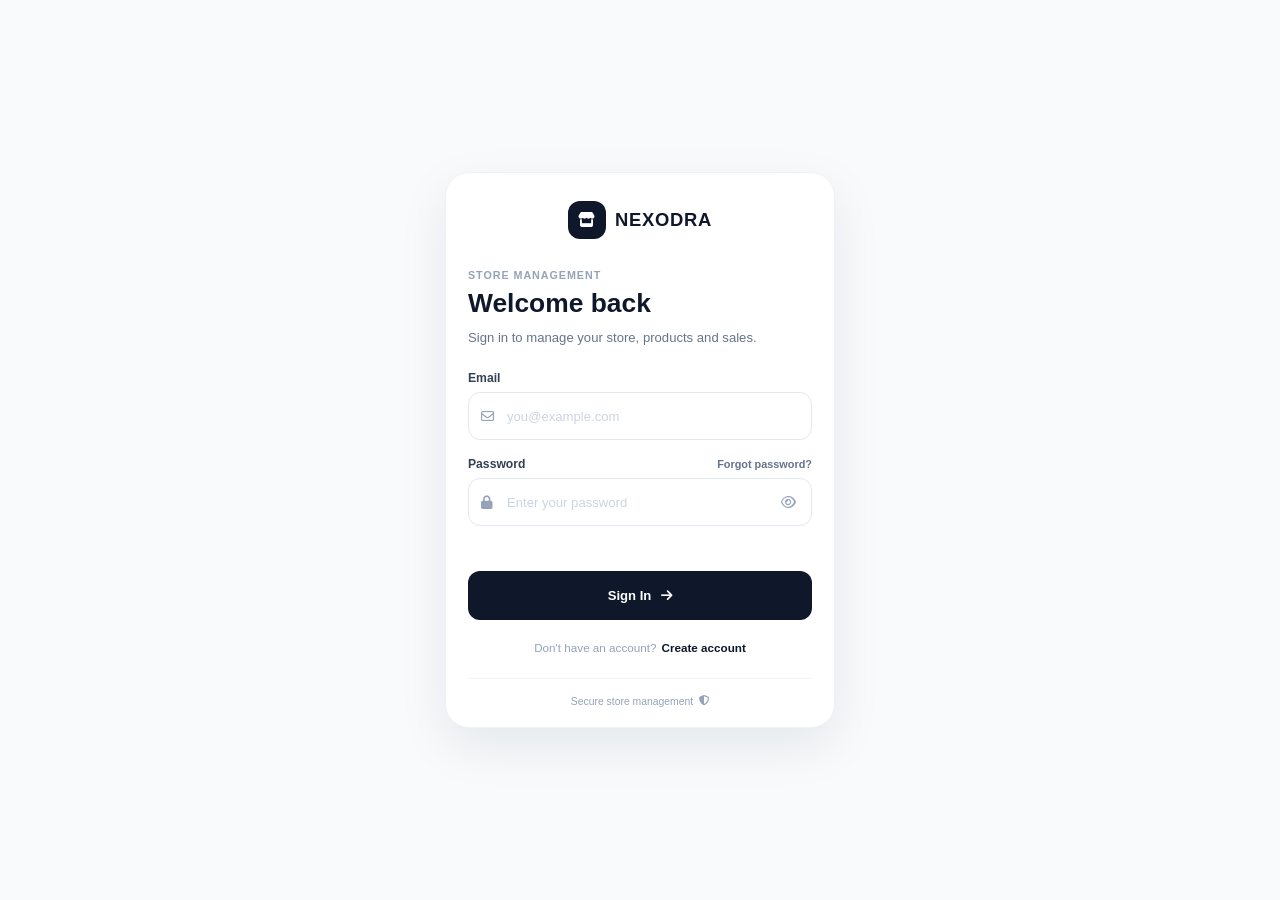
==== index.html @ 817d78e1 "Add files via upload" ====
<!DOCTYPE html>
<html lang="en">
<head>
    <meta name="viewport" content="width=device-width, initial-scale=1.0, interactive-widget=overlays-content">
  <title>Nexodra — Manage. Sell. Grow.</title>
    <link rel="stylesheet" href="style.css">
    <!-- FontAwesome for icons -->
    <link rel="stylesheet" href="https://cdnjs.cloudflare.com/ajax/libs/font-awesome/6.4.0/css/all.min.css">

  <!-- Cropper.js CSS -->
<link
    rel="stylesheet"
    href="https://cdnjs.cloudflare.com/ajax/libs/cropperjs/1.6.2/cropper.min.css"
/>

<link rel="manifest" href="manifest.json">
  
</head>
<body>

  <!-- =========================================
     C8-A — NEXODRA STARTUP SPLASH
     ========================================= -->

<div
    id="nexodraStartupSplash"
    class="nexodra-startup-splash"
    aria-label="Nexodra"
>

    <div class="nexodra-startup-content">

        <div class="nexodra-startup-logo">
            <i class="fa-solid fa-store"></i>
        </div>

        <div class="nexodra-startup-brand">
            NEXODRA
        </div>

        <div class="nexodra-startup-tagline">
            Manage. Sell. Grow.
        </div>

        <div
            class="nexodra-startup-loader"
            aria-hidden="true"
        >
            <span></span>
            <span></span>
            <span></span>
        </div>

    </div>

</div>

<!-- END C8-A STARTUP SPLASH -->

<!-- =========================================
     CUSTOMER PUBLIC STORE
     ========================================= -->

<div id="publicStore" class="public-store" style="display: none;">

    <!-- =========================================
         STORE PREVIEW BANNER
         ========================================= -->

    <div
        id="storePreviewBanner"
        class="store-preview-banner"
        style="display: none;"
    >

        <span>
            <i class="fa-solid fa-eye"></i>
            Preview mode
        </span>

        <button
            type="button"
            id="exitStorePreviewBtn"
        >
            Exit Preview
        </button>

    </div>


    <header class="public-store-header">

        <button
            type="button"
            class="public-icon-btn"
            id="publicBackBtn"
        >
            <i class="fa-solid fa-arrow-left"></i>
        </button>

        <div class="public-store-title">
            <strong>Nexodra Flagship Vendor</strong>
            <span>Verified Store</span>
        </div>

        <button
    type="button"
    class="public-icon-btn customer-theme-toggle"
    id="customerThemeToggleBtn"
    aria-label="Switch to dark mode"
    title="Switch to dark mode"
>
    <i
        id="customerThemeToggleIcon"
        class="fa-solid fa-moon"
    ></i>
</button>

    </header>


    <main class="public-store-body">

        <!-- Store Profile -->
<!-- STORE BANNER SECTION -->
<div class="public-store-banner-wrapper">
  <div id="publicStoreBanner" class="public-store-banner">
    <!-- Cover Image renders via CSS background-image -->
  </div>
</div>

<!-- =========================================
     CUSTOMER STORE PROFILE
     YOUTUBE-STYLE CHANNEL HEADER
========================================= -->

<div class="public-store-profile-bar">


    <!-- TOP PROFILE ROW -->

    <div class="public-store-top-row">


        <!-- STORE AVATAR -->

        <div class="public-store-logo-wrapper">

            <img
                id="publicStoreLogo"
                src="assets/default-logo.png"
                alt="Store Logo"
                class="public-store-logo"
            >

        </div>



        <!-- STORE INFORMATION -->

        <div class="public-store-details">


            <!-- Store name -->

            <div class="public-store-name-row">

                <h1
                    id="storeDisplayName"
                    class="public-store-name"
                >
                    Store Name
                </h1>


                <span
                    class="public-store-verified"
                    id="publicStoreVerified"
                >
                    <i class="fa-solid fa-circle-check"></i>
                    Verified
                </span>

            </div>



            <!-- Store metadata -->

            <div class="public-store-meta">


                <!-- Location -->

                <span
                    id="publicStoreLocation"
                    class="public-store-meta-item"
                >
                    <i class="fa-solid fa-location-dot"></i>
                    <span>Location</span>
                </span>



                <!-- Phone -->

                <a
                    id="publicStorePhone"
                    class="public-store-meta-item public-store-contact"
                    href="#"
                >
                    <i class="fa-solid fa-phone"></i>
                    <span>Contact</span>
                </a>



                <!-- Email -->

                <a
                    id="publicStoreEmail"
                    class="public-store-meta-item public-store-contact"
                    href="#"
                >
                    <i class="fa-solid fa-envelope"></i>
                    <span>Email</span>
                </a>


            </div>


        </div>


    </div>




    <!-- DESCRIPTION -->

    <p
        id="publicStoreDescription"
        class="public-store-description"
    >
        Store description goes here...
    </p>


</div>



        <!-- Store Categories -->

        <div class="public-section-heading">

            <h2>Shop</h2>

            <span>
                <span id="publicProductCount">0</span>
                products
            </span>

        </div>


        <div class="public-categories">

            <button
                type="button"
                class="public-category active"
                data-category="All"
            >
                All
            </button>

            <button
                type="button"
                class="public-category"
                data-category="Electronics"
            >
                Electronics
            </button>

            <button
                type="button"
                class="public-category"
                data-category="Fashion"
            >
                Fashion
            </button>

            <button
                type="button"
                class="public-category"
                data-category="Home"
            >
                Home
            </button>

            <button
                type="button"
                class="public-category"
                data-category="Accessories"
            >
                Accessories
            </button>

        </div>


        <!-- Customer Product Search -->

        <div class="public-product-search">

            <i class="fa-solid fa-magnifying-glass"></i>

            <input
                type="text"
                id="publicProductSearch"
                placeholder="Search products..."
            >

        </div>


        <!-- Customer Products -->

        <div
            id="publicProductGrid"
            class="public-product-grid"
        >

            <div class="public-empty-products">
                <i class="fa-solid fa-box-open"></i>

                <strong>No products available</strong>

                <span>
                    This store hasn't published any products yet.
                </span>
            </div>

        </div>
      <!-- =========================================
     CUSTOMER PRODUCT DETAIL
     ========================================= -->

<div
    id="publicProductDetail"
    class="public-product-detail"
    style="display: none;"
>

    <div class="public-detail-header">

        <button
            type="button"
            id="closeProductDetail"
            class="public-icon-btn"
        >
            <i class="fa-solid fa-arrow-left"></i>
        </button>

        <strong>Product Details</strong>

        <button
            type="button"
            class="public-icon-btn"
        >
            <i class="fa-solid fa-share-nodes"></i>
        </button>

    </div>


    <div class="public-detail-image" id="detailProductImage">
        📦
    </div>


    <div class="public-detail-content">

        <span
            class="public-detail-category"
            id="detailProductCategory"
        >
            Electronics
        </span>

        <h1 id="detailProductName">
            Product Name
        </h1>

        <div class="public-detail-price">
            0.00
        </div>

        <div
            class="public-detail-stock"
            id="detailProductStock"
        >
            In Stock
        </div>


        <div class="public-detail-divider"></div>


        <h3>About this product</h3>

        <p id="detailProductDescription">
            Product description will appear here.
        </p>


        <div
            class="public-detail-barcode"
            id="detailProductBarcode"
        ></div>


        <div class="public-detail-actions">

            <button
                type="button"
                class="public-contact-btn"
            >
                <i class="fa-regular fa-comment"></i>
                Contact Seller
            </button>

            <button
                type="button"
                class="public-cart-btn"
                id="detailAddToCart"
            >
                <i class="fa-solid fa-bag-shopping"></i>
                Add to Cart
            </button>

        </div>

    </div>

</div>

<!-- =========================================
     CUSTOMER CART — C1A
     ========================================= -->

<div
    id="publicCustomerCart"
    class="public-customer-cart"
    style="display: none;"
>

    <div class="public-cart-header">

        <strong>My Cart</strong>

    </div>


    <div
        id="publicCartItems"
        class="public-cart-items"
    >

        <div class="public-cart-empty">

            <i class="fa-solid fa-bag-shopping"></i>

            <strong>Your cart is empty</strong>

            <span>
                Add products to your cart to see them here.
            </span>

        </div>

    </div>


    <div class="public-cart-summary">

        <div class="public-cart-total-row">

            <span>Total</span>

            <strong id="publicCartTotal">
                0.00
            </strong>

        </div>

        <button
            type="button"
            class="public-cart-checkout-btn"
            id="publicCartCheckout"
        >
            Proceed to Checkout
        </button>

    </div>

</div>




      
<!-- =========================================
     CUSTOMER CHECKOUT — BRICK C2
     ========================================= -->

<div
    id="publicCustomerCheckout"
    class="public-customer-checkout"
    style="display: none;"
>

    <!-- Checkout Header -->

    <div class="public-checkout-header">

        <button
            type="button"
            id="closeCustomerCheckout"
            class="public-icon-btn"
        >
            <i class="fa-solid fa-arrow-left"></i>
        </button>

        <strong>Checkout</strong>

        <span></span>

    </div>


    <!-- Checkout Content -->

    <div class="public-checkout-content">

        <h2>Delivery Information</h2>

        <p class="public-checkout-subtitle">
            Enter your details so the seller can process your order.
        </p>


        <!-- Customer Name -->

        <div class="public-checkout-field">

            <label for="checkoutCustomerName">
                Full Name
            </label>

            <input
                type="text"
                id="checkoutCustomerName"
                placeholder="Enter your full name"
                autocomplete="name"
            >

        </div>


        <!-- Phone -->

        <div class="public-checkout-field">

            <label for="checkoutCustomerPhone">
                Phone Number
            </label>

            <input
                type="tel"
                id="checkoutCustomerPhone"
                placeholder="Enter your phone number"
                autocomplete="tel"
            >

        </div>


        <!-- Address -->

        <div class="public-checkout-field">

            <label for="checkoutCustomerAddress">
                Delivery Address
            </label>

            <textarea
                id="checkoutCustomerAddress"
                placeholder="Enter your delivery address"
                rows="4"
                autocomplete="street-address"
            ></textarea>

        </div>

      <!-- CITY / AREA -->

<div class="public-checkout-field">

    <label for="checkoutCustomerCity">
        City / Area
    </label>

    <input
        type="text"
        id="checkoutCustomerCity"
        placeholder="Enter your city or area"
        autocomplete="address-level2"
    >

</div>

        <!-- Payment Method -->

        <h2>Payment Method</h2>

        <div class="public-payment-options">

            <label class="public-payment-option">

                <input
                    type="radio"
                    name="checkoutPaymentMethod"
                    value="cash_on_delivery"
                    checked
                >

                <span>
                    <i class="fa-solid fa-money-bill-wave"></i>

                    <span>
                        <strong>Cash on Delivery</strong>

                        <small>
                            Pay when your order arrives
                        </small>
                    </span>
                </span>

            </label>


            <label class="public-payment-option">

                <input
                    type="radio"
                    name="checkoutPaymentMethod"
                    value="online"
                >

                <span>
                    <i class="fa-solid fa-credit-card"></i>

                    <span>
                        <strong>Online Payment</strong>

                        <small>
                            Payment integration coming soon
                        </small>
                    </span>
                </span>

            </label>

        </div>


        <!-- Order Summary -->

        <div class="public-checkout-summary">

            <h2>Order Summary</h2>

            <div
                id="publicCheckoutItems"
                class="public-checkout-items"
            ></div>


            <div class="public-checkout-total-row">

                <span>
                    Total
                </span>

                <strong id="publicCheckoutTotal">
                    0.00
                </strong>

            </div>

        </div>


        <!-- Checkout Message -->

        <div
            id="publicCheckoutMessage"
            class="public-checkout-message"
        ></div>


        <!-- Place Order -->

        <button
            type="button"
            id="publicPlaceOrderBtn"
            class="public-place-order-btn"
        >
            <i class="fa-solid fa-check"></i>
            Place Order
        </button>

    </div>

</div>


<!-- =========================================
     CUSTOMER CHAT — UI
     ========================================= -->

<section
    id="publicCustomerMessage"
    class="public-customer-message"
    style="display: none;"
>

    <!-- CHAT HEADER -->
    <header class="customer-chat-header">

        <button
            type="button"
            class="customer-chat-back"
            id="customerChatBackBtn"
            aria-label="Back"
        >
            <i class="fa-solid fa-arrow-left"></i>
        </button>


        <div class="customer-chat-seller">

            <div class="customer-chat-avatar">
    <img
        id="customerChatSellerAvatar"
        src=""
        alt="Store logo"
    >
    <span class="customer-chat-online-dot"></span>
</div>


            <div class="customer-chat-seller-info">

                <strong id="customerChatSellerName">
                    Store
                </strong>

                <span>
                    <i class="fa-solid fa-circle"></i>
                    Online
                </span>

            </div>

        </div>


        <button
            type="button"
            class="customer-chat-more"
            aria-label="More options"
        >
            <i class="fa-solid fa-ellipsis-vertical"></i>
        </button>

    </header>


    <!-- CHAT BODY -->
    <div
        class="customer-chat-body"
        id="customerChatMessages"
    >


        <!-- EMPTY / START CONVERSATION AREA -->

        <div
            class="customer-chat-start"
            id="customerChatStart"
        >

            <div class="customer-chat-start-icon">

                <i class="fa-regular fa-comments"></i>

            </div>

            <strong>
                Start a conversation
            </strong>

            <span>
                Ask the seller about products,
                delivery, availability or anything
                else you need help with.
            </span>

        </div>

    </div>


    <!-- MESSAGE COMPOSER -->

    <!-- =========================================
     C9-D — CUSTOMER PRODUCT ATTACHMENT PREVIEW
========================================= -->

<div class="customer-chat-composer">

    <!-- SELECTED PRODUCT ATTACHMENT -->
    <div
        id="customerChatAttachmentPreview"
        class="customer-chat-attachment-preview"
        aria-hidden="true"
    ></div>


    <!-- COMPOSER CONTROLS -->
    <div class="customer-chat-composer-main">

        <!-- ATTACH PRODUCT -->
        <button
            type="button"
            class="customer-chat-attach"
            id="customerChatAttachProductBtn"
            aria-label="Attach a product"
        >
            <i class="fa-solid fa-paperclip"></i>
        </button>


        <!-- MESSAGE INPUT -->
        <div class="customer-chat-input-wrapper">

            <textarea
                id="customerChatInput"
                class="customer-chat-input"
                rows="1"
                maxlength="1000"
                placeholder="Write a message..."
            ></textarea>

        </div>


        <!-- SEND -->
        <button
            type="button"
            class="customer-chat-send"
            id="customerChatSendBtn"
            aria-label="Send message"
        >
            <i class="fa-solid fa-paper-plane"></i>
        </button>

    </div>

</div>


    <!-- SMALL SECURITY / INFO NOTE -->

    <div class="customer-chat-footer-note">

        <i class="fa-solid fa-lock"></i>

        Messages are private between you and this seller.

    </div>

</section>

<!-- =========================================
     C9-C — CUSTOMER PRODUCT PICKER
========================================= -->

<div
    id="customerProductPicker"
    class="customer-product-picker"
    aria-hidden="true"
>

    <div class="customer-product-picker-backdrop"></div>

    <div
        class="customer-product-picker-panel"
        role="dialog"
        aria-modal="true"
        aria-labelledby="customerProductPickerTitle"
    >

        <div class="customer-product-picker-header">

            <div>
                <span class="customer-product-picker-eyebrow">
                    STORE PRODUCTS
                </span>

                <h3 id="customerProductPickerTitle">
                    Attach a product
                </h3>
            </div>

            <button
                type="button"
                id="customerProductPickerClose"
                class="customer-product-picker-close"
                aria-label="Close product picker"
            >
                <i class="fa-solid fa-xmark"></i>
            </button>

        </div>


        <div
            id="customerProductPickerGrid"
            class="customer-product-picker-grid"
        >

            <div class="customer-product-picker-empty">
                <i class="fa-solid fa-box-open"></i>

                <strong>
                    No products available
                </strong>

                <span>
                    This store has no published products to attach.
                </span>
            </div>

        </div>

    </div>

</div>
      
    </main>


    <!-- Customer Bottom Bar -->

    <div class="public-store-bottom">

    <button
        type="button"
        class="public-bottom-btn"
        id="publicStoreNav"
    >
        <i class="fa-solid fa-house"></i>
        <span>Store</span>
    </button>

    <button
        type="button"
        class="public-bottom-btn"
        id="publicCartNav"
    >
        <i class="fa-solid fa-bag-shopping"></i>
        <span>Cart</span>
    </button>

    <button
        type="button"
        class="public-bottom-btn"
        id="publicContactNav"
    >
        <i class="fa-regular fa-comment"></i>
        <span>message</span>
    </button>

</div>

</div>

<!-- =========================================
     C8-D — NEXODRA ONBOARDING
     ========================================= -->

<div
    id="nexodraOnboarding"
    class="nexodra-onboarding"
    aria-hidden="true"
>

    <div class="nexodra-onboarding-content">

        <div class="nexodra-onboarding-visual">

            <div class="nexodra-onboarding-phone">

                <div class="nexodra-onboarding-phone-top">
                    <span></span>
                </div>

                <div class="nexodra-onboarding-store-card">

                    <div class="nexodra-onboarding-store-image">
                        <i class="fa-solid fa-store"></i>
                    </div>

                    <div class="nexodra-onboarding-store-line large"></div>
                    <div class="nexodra-onboarding-store-line"></div>

                </div>

                <div class="nexodra-onboarding-products">

                    <div class="nexodra-onboarding-product">
                        <i class="fa-solid fa-box"></i>
                    </div>

                    <div class="nexodra-onboarding-product">
                        <i class="fa-solid fa-tag"></i>
                    </div>

                </div>

            </div>

        </div>


            <div class="nexodra-onboarding-copy">

    <div class="nexodra-onboarding-step">
        03
    </div>

    <h1>
        Your business, simplified
    </h1>

    <p>
        Manage your store, products, orders
        and customers from one simple place.
        Nexodra keeps everything connected
        so you can focus on growing your business.
    </p>

</div>

        <div class="nexodra-onboarding-actions">

            <button
                type="button"
                id="nexodraOnboardingNext"
                class="nexodra-onboarding-next"
            >
                Get started
                <i class="fa-solid fa-arrow-right"></i>
            </button>

            <button
                type="button"
                id="nexodraOnboardingSkip"
                class="nexodra-onboarding-skip"
            >
                Skip
            </button>

        </div>

        <div
            class="nexodra-onboarding-dots"
            aria-hidden="true"
        >
            <span class="active"></span>
            <span></span>
            <span></span>
        </div>

    </div>

</div>

<!-- END C8-D -->
  
<!-- =========================================
     NEXODRA AUTH SCREEN
========================================= -->

<section id="authScreen" class="auth-screen">

    <div class="auth-card">

        <!-- Logo -->
        <div class="auth-logo">
            <div class="auth-logo-icon">
                <i class="fa-solid fa-store"></i>
            </div>

            <span>NEXODRA</span>
        </div>


        <!-- Login -->
        <div
            class="auth-panel active"
            id="loginPanel"
        >

            <div class="auth-heading">

                <span class="auth-eyebrow">
                    STORE MANAGEMENT
                </span>

                <h1>Welcome back</h1>

                <p>
                    Sign in to manage your store,
                    products and sales.
                </p>

            </div>


            <form id="loginForm">

                <!-- Email -->
                <div class="auth-form-group">

                    <label for="loginEmail">
                        Email
                    </label>

                    <div class="auth-input-wrapper">

                        <i class="fa-regular fa-envelope"></i>

                        <input
                            type="email"
                            id="loginEmail"
                            placeholder="you@example.com"
                            autocomplete="email"
                            required
                        >

                    </div>

                </div>


                <!-- Password -->
                <div class="auth-form-group">

                    <div class="auth-label-row">

                        <label for="loginPassword">
                            Password
                        </label>

                        <button
                            type="button"
                            class="forgot-password-btn"
                            id="forgotPasswordBtn"
                        >
                            Forgot password?
                        </button>

                    </div>


                    <div class="auth-input-wrapper">

                        <i class="fa-solid fa-lock"></i>

                        <input
                            type="password"
                            id="loginPassword"
                            placeholder="Enter your password"
                            autocomplete="current-password"
                            required
                        >

                        <button
                            type="button"
                            class="password-toggle"
                            id="loginPasswordToggle"
                            aria-label="Show password"
                        >
                            <i class="fa-regular fa-eye"></i>
                        </button>

                    </div>

                </div>


                <!-- Error / Status -->
                <div
                    class="auth-message"
                    id="loginMessage"
                ></div>


                <!-- Login -->
                <button
                    type="submit"
                    class="auth-primary-btn"
                    id="loginBtn"
                >
                    <span>Sign In</span>

                    <i class="fa-solid fa-arrow-right"></i>
                </button>

            </form>


            <!-- Create Account -->
            <div class="auth-switch">

                <span>
                    Don't have an account?
                </span>

                <button
                    type="button"
                    id="showSignupBtn"
                >
                    Create account
                </button>

            </div>

        </div>


        <!-- =====================================
             SIGN UP
        ====================================== -->

        <div
            class="auth-panel"
            id="signupPanel"
        >

            <div class="auth-heading">

                <span class="auth-eyebrow">
                    GET STARTED
                </span>

                <h1>Create your account</h1>

                <p>
                    Set up your account and start
                    managing your store.
                </p>

            </div>


            <form id="signupForm">

                <!-- Name -->
                <div class="auth-form-group">

                    <label for="signupName">
                        Your Name
                    </label>

                    <div class="auth-input-wrapper">

                        <i class="fa-regular fa-user"></i>

                        <input
                            type="text"
                            id="signupName"
                            placeholder="Your name"
                            autocomplete="name"
                            required
                        >

                    </div>

                </div>


              <!-- Country of Operation -->
<div class="auth-form-group nexodra-country-group">

    <label for="signupCountryTrigger">
        Country of operation
    </label>

    <!-- Visible searchable-picker trigger -->
    <div class="auth-input-wrapper nexodra-country-wrapper">
        <i class="fa-solid fa-globe" aria-hidden="true"></i>

        <button
            type="button"
            id="signupCountryTrigger"
            class="nexodra-country-trigger"
            aria-haspopup="dialog"
            aria-expanded="false"
            aria-controls="signupCountryDialog"
        >
            <span id="signupCountryLabel">Select your country</span>
            <i class="fa-solid fa-chevron-down nexodra-country-chevron"
               aria-hidden="true"></i>
        </button>
    </div>

    <!-- Original country list: all options preserved -->
    <select
        id="signupCountry"
        name="country"
        autocomplete="country-name"
        required
        class="nexodra-country-source"
    >
        <option value="" disabled selected>Select your country</option>
        <option value="AF">Afghanistan</option>
        <option value="AL">Albania</option>
        <option value="DZ">Algeria</option>
        <option value="AD">Andorra</option>
        <option value="AO">Angola</option>
        <option value="AG">Antigua and Barbuda</option>
        <option value="AR">Argentina</option>
        <option value="AM">Armenia</option>
        <option value="AU">Australia</option>
        <option value="AT">Austria</option>
        <option value="AZ">Azerbaijan</option>
        <option value="BS">Bahamas</option>
        <option value="BH">Bahrain</option>
        <option value="BD">Bangladesh</option>
        <option value="BB">Barbados</option>
        <option value="BY">Belarus</option>
        <option value="BE">Belgium</option>
        <option value="BZ">Belize</option>
        <option value="BJ">Benin</option>
        <option value="BT">Bhutan</option>
        <option value="BO">Bolivia</option>
        <option value="BA">Bosnia and Herzegovina</option>
        <option value="BW">Botswana</option>
        <option value="BR">Brazil</option>
        <option value="BN">Brunei</option>
        <option value="BG">Bulgaria</option>
        <option value="BF">Burkina Faso</option>
        <option value="BI">Burundi</option>
        <option value="CV">Cabo Verde</option>
        <option value="KH">Cambodia</option>
        <option value="CM">Cameroon</option>
        <option value="CA">Canada</option>
        <option value="CF">Central African Republic</option>
        <option value="TD">Chad</option>
        <option value="CL">Chile</option>
        <option value="CN">China</option>
        <option value="CO">Colombia</option>
        <option value="KM">Comoros</option>
        <option value="CG">Congo</option>
        <option value="CD">Democratic Republic of the Congo</option>
        <option value="CR">Costa Rica</option>
        <option value="CI">Côte d’Ivoire</option>
        <option value="HR">Croatia</option>
        <option value="CU">Cuba</option>
        <option value="CY">Cyprus</option>
        <option value="CZ">Czechia</option>
        <option value="DK">Denmark</option>
        <option value="DJ">Djibouti</option>
        <option value="DM">Dominica</option>
        <option value="DO">Dominican Republic</option>
        <option value="EC">Ecuador</option>
        <option value="EG">Egypt</option>
        <option value="SV">El Salvador</option>
        <option value="GQ">Equatorial Guinea</option>
        <option value="ER">Eritrea</option>
        <option value="EE">Estonia</option>
        <option value="SZ">Eswatini</option>
        <option value="ET">Ethiopia</option>
        <option value="FJ">Fiji</option>
        <option value="FI">Finland</option>
        <option value="FR">France</option>
        <option value="GA">Gabon</option>
        <option value="GM">Gambia</option>
        <option value="GE">Georgia</option>
        <option value="DE">Germany</option>
        <option value="GH">Ghana</option>
        <option value="GR">Greece</option>
        <option value="GD">Grenada</option>
        <option value="GT">Guatemala</option>
        <option value="GN">Guinea</option>
        <option value="GW">Guinea-Bissau</option>
        <option value="GY">Guyana</option>
        <option value="HT">Haiti</option>
        <option value="HN">Honduras</option>
        <option value="HU">Hungary</option>
        <option value="IS">Iceland</option>
        <option value="IN">India</option>
        <option value="ID">Indonesia</option>
        <option value="IR">Iran</option>
        <option value="IQ">Iraq</option>
        <option value="IE">Ireland</option>
        <option value="IL">Israel</option>
        <option value="IT">Italy</option>
        <option value="JM">Jamaica</option>
        <option value="JP">Japan</option>
        <option value="JO">Jordan</option>
        <option value="KZ">Kazakhstan</option>
        <option value="KE">Kenya</option>
        <option value="KI">Kiribati</option>
        <option value="KW">Kuwait</option>
        <option value="KG">Kyrgyzstan</option>
        <option value="LA">Laos</option>
        <option value="LV">Latvia</option>
        <option value="LB">Lebanon</option>
        <option value="LS">Lesotho</option>
        <option value="LR">Liberia</option>
        <option value="LY">Libya</option>
        <option value="LI">Liechtenstein</option>
        <option value="LT">Lithuania</option>
        <option value="LU">Luxembourg</option>
        <option value="MG">Madagascar</option>
        <option value="MW">Malawi</option>
        <option value="MY">Malaysia</option>
        <option value="MV">Maldives</option>
        <option value="ML">Mali</option>
        <option value="MT">Malta</option>
        <option value="MH">Marshall Islands</option>
        <option value="MR">Mauritania</option>
        <option value="MU">Mauritius</option>
        <option value="MX">Mexico</option>
        <option value="FM">Micronesia</option>
        <option value="MD">Moldova</option>
        <option value="MC">Monaco</option>
        <option value="MN">Mongolia</option>
        <option value="ME">Montenegro</option>
        <option value="MA">Morocco</option>
        <option value="MZ">Mozambique</option>
        <option value="MM">Myanmar</option>
        <option value="NA">Namibia</option>
        <option value="NR">Nauru</option>
        <option value="NP">Nepal</option>
        <option value="NL">Netherlands</option>
        <option value="NZ">New Zealand</option>
        <option value="NI">Nicaragua</option>
        <option value="NE">Niger</option>
        <option value="NG">Nigeria</option>
        <option value="KP">North Korea</option>
        <option value="MK">North Macedonia</option>
        <option value="NO">Norway</option>
        <option value="OM">Oman</option>
        <option value="PK">Pakistan</option>
        <option value="PW">Palau</option>
        <option value="PS">Palestine</option>
        <option value="PA">Panama</option>
        <option value="PG">Papua New Guinea</option>
        <option value="PY">Paraguay</option>
        <option value="PE">Peru</option>
        <option value="PH">Philippines</option>
        <option value="PL">Poland</option>
        <option value="PT">Portugal</option>
        <option value="QA">Qatar</option>
        <option value="RO">Romania</option>
        <option value="RU">Russia</option>
        <option value="RW">Rwanda</option>
        <option value="KN">Saint Kitts and Nevis</option>
        <option value="LC">Saint Lucia</option>
        <option value="VC">Saint Vincent and the Grenadines</option>
        <option value="WS">Samoa</option>
        <option value="SM">San Marino</option>
        <option value="ST">São Tomé and Príncipe</option>
        <option value="SA">Saudi Arabia</option>
        <option value="SN">Senegal</option>
        <option value="RS">Serbia</option>
        <option value="SC">Seychelles</option>
        <option value="SL">Sierra Leone</option>
        <option value="SG">Singapore</option>
        <option value="SK">Slovakia</option>
        <option value="SI">Slovenia</option>
        <option value="SB">Solomon Islands</option>
        <option value="SO">Somalia</option>
        <option value="ZA">South Africa</option>
        <option value="KR">South Korea</option>
        <option value="SS">South Sudan</option>
        <option value="ES">Spain</option>
        <option value="LK">Sri Lanka</option>
        <option value="SD">Sudan</option>
        <option value="SR">Suriname</option>
        <option value="SE">Sweden</option>
        <option value="CH">Switzerland</option>
        <option value="SY">Syria</option>
        <option value="TW">Taiwan</option>
        <option value="TJ">Tajikistan</option>
        <option value="TZ">Tanzania</option>
        <option value="TH">Thailand</option>
        <option value="TL">Timor-Leste</option>
        <option value="TG">Togo</option>
        <option value="TO">Tonga</option>
        <option value="TT">Trinidad and Tobago</option>
        <option value="TN">Tunisia</option>
        <option value="TR">Türkiye</option>
        <option value="TM">Turkmenistan</option>
        <option value="TV">Tuvalu</option>
        <option value="UG">Uganda</option>
        <option value="UA">Ukraine</option>
        <option value="AE">United Arab Emirates</option>
        <option value="GB">United Kingdom</option>
        <option value="US">United States</option>
        <option value="UY">Uruguay</option>
        <option value="UZ">Uzbekistan</option>
        <option value="VU">Vanuatu</option>
        <option value="VA">Vatican City</option>
        <option value="VE">Venezuela</option>
        <option value="VN">Vietnam</option>
        <option value="YE">Yemen</option>
        <option value="ZM">Zambia</option>
        <option value="ZW">Zimbabwe</option>
    </select>

    <!-- Searchable country dialog -->
    <div
        id="signupCountryDialog"
        class="nexodra-country-dialog"
        role="dialog"
        aria-modal="true"
        aria-labelledby="signupCountryDialogTitle"
        hidden
    >
        <div class="nexodra-country-dialog-header">
            <h3 id="signupCountryDialogTitle">Choose your country</h3>

            <button
                type="button"
                id="signupCountryClose"
                class="nexodra-country-close"
                aria-label="Close country picker"
            >
                <i class="fa-solid fa-xmark" aria-hidden="true"></i>
            </button>
        </div>

        <div class="nexodra-country-search">
            <i class="fa-solid fa-magnifying-glass" aria-hidden="true"></i>

            <input
                type="search"
                id="signupCountrySearch"
                placeholder="Search country name or code..."
                autocomplete="off"
                aria-label="Search countries by name or code"
            >
        </div>

        <div
            id="signupCountryList"
            class="nexodra-country-list"
            role="listbox"
            aria-label="Countries"
        ></div>

        <p
            id="signupCountryEmpty"
            class="nexodra-country-empty"
            hidden
        >
            No matching countries found.
        </p>
    </div>

</div>

                <!-- Email -->
                <div class="auth-form-group">

                    <label for="signupEmail">
                        Email
                    </label>

                    <div class="auth-input-wrapper">

                        <i class="fa-regular fa-envelope"></i>

                        <input
                            type="email"
                            id="signupEmail"
                            placeholder="you@example.com"
                            autocomplete="email"
                            required
                        >

                    </div>

                </div>


                <!-- Password -->
                <div class="auth-form-group">

                    <label for="signupPassword">
                        Password
                    </label>

                    <div class="auth-input-wrapper">

                        <i class="fa-solid fa-lock"></i>

                        <input
                            type="password"
                            id="signupPassword"
                            placeholder="Create a password"
                            autocomplete="new-password"
                            minlength="6"
                            required
                        >

                        <button
                            type="button"
                            class="password-toggle"
                            id="signupPasswordToggle"
                            aria-label="Show password"
                        >
                            <i class="fa-regular fa-eye"></i>
                        </button>

                    </div>

                    <small>
                        Use at least 6 characters.
                    </small>

                </div>


                <!-- Status -->
                <div
                    class="auth-message"
                    id="signupMessage"
                ></div>


                <!-- Create Account -->
                <button
                    type="submit"
                    class="auth-primary-btn"
                    id="signupBtn"
                >
                    <span>Create Account</span>

                    <i class="fa-solid fa-arrow-right"></i>
                </button>

            </form>


            <!-- Back to Login -->
            <div class="auth-switch">

                <span>
                    Already have an account?
                </span>

                <button
                    type="button"
                    id="showLoginBtn"
                >
                    Sign in
                </button>

            </div>

        </div>


        <!-- Footer -->
        <div class="auth-footer">

            <span>
                Secure store management
            </span>

            <i class="fa-solid fa-shield-halved"></i>

        </div>

    </div>

</section>
  
    <div class="app-container">
        
        <!-- App Top Bar -->
<header class="app-header">

<!-- =========================================
     NEXODRA — RESPONSIVE MENU BUTTON
     ========================================= -->

<button
    type="button"
    id="nexodraMenuToggle"
    class="nexodra-menu-toggle"
    aria-label="Open navigation menu"
    aria-controls="nexodraSideNav"
    aria-expanded="false"
>
    <i class="fa-solid fa-bars"></i>
</button>
  
    <h1 id="screenTitle">Store</h1>

    <div class="header-right">

        <button
    id="calculatorBtn"
    class="icon-btn calc-btn"
    aria-label="Open Calculator"
>
    <i class="fa-solid fa-calculator"></i>
</button>


        <button
    type="button"
    class="icon-btn"
    id="openNotificationsBtn"
    aria-label="Notifications"
>
    <i class="fa-regular fa-bell"></i>
</button>

    </div>

</header>

        <!-- Main Dynamic Screen Container -->
        <main class="app-body">

          <!-- =========================================
     STORE QR SCREEN
     BRICK STORE QR 1
========================================= -->

<section
    id="storeQrScreen"
    class="screen"
>

    <div class="store-qr-screen">

        <!-- QR HEADER -->

        <div class="store-qr-header">

            <button
                type="button"
                class="store-qr-back-btn"
                id="storeQrBackBtn"
                aria-label="Back to Profile"
            >
                <i class="fa-solid fa-arrow-left"></i>
            </button>

            <div class="store-qr-title">

                <span>STORE TOOLS</span>

                <h2>Store QR</h2>

            </div>

        </div>


        <!-- QR CARD -->

        <div class="store-qr-card">

            <!-- LEFT: QR AREA -->

            <div class="store-qr-card-left">

                <div class="store-qr-scan-label">
                    SCAN ME
                </div>

                <div class="store-qr-code-box">

                    <div
                        id="storeQrCode"
                        class="store-qr-code"
                    >
                        <i class="fa-solid fa-qrcode"></i>
                    </div>

                </div>

            </div>


            <!-- RIGHT: BUSINESS INFORMATION -->

            <div class="store-qr-card-right">

                <!-- NEXODRA BRAND -->

                <div class="store-qr-brand">

                    <strong>Nexodra</strong>

                    <span class="store-qr-brand-mark">
                        ◈
                    </span>

                </div>


                <!-- STORE NAME -->

                <div class="store-qr-business">

                    <h3 id="storeQrBusinessName">
                        Your Store
                    </h3>

                    <span>
                        online store
                    </span>

                </div>


                <!-- STORE INFORMATION -->

                <div class="store-qr-contact-list">

                    <div class="store-qr-contact-item">

                        <i class="fa-solid fa-phone"></i>

                        <span id="storeQrPhone">
                            —
                        </span>

                    </div>


                    <div class="store-qr-contact-item">

                        <i class="fa-solid fa-location-dot"></i>

                        <span id="storeQrLocation">
                            —
                        </span>

                    </div>


                    <div class="store-qr-contact-item">

                        <i class="fa-solid fa-globe"></i>

                        <span>
                            www.nexodra.com
                        </span>

                    </div>


                    <div class="store-qr-contact-item">

                        <i class="fa-solid fa-envelope"></i>

                        <span id="storeQrEmail">
                            —
                        </span>

                    </div>

                </div>

            </div>

        </div>


        <!-- ACTIONS -->

        <div class="store-qr-actions">

            <button
                type="button"
                class="store-qr-action-btn"
                id="downloadStoreQrBtn"
            >
                <i class="fa-solid fa-download"></i>
                Download QR
            </button>

            <button
                type="button"
                class="store-qr-action-btn"
                id="shareStoreQrBtn"
            >
                <i class="fa-solid fa-share-nodes"></i>
                Share Store
            </button>

        </div>

    </div>

</section>


<!-- 1. STORE SCREEN (Matches the Mockup) -->
            
            <!-- 1. STORE SCREEN (Matches the Mockup) -->
            <section id="storeScreen" class="screen active">
                <!-- Hero Promo Banner -->
                <!-- Seller Store Header -->

        <div class="store-avatar">
        <i class="fa-solid fa-store"></i>
      </div>

       <div class="store-info">
        <h2 id="storeDisplayName">
    Loading store...
</h2>

        <div class="store-status">
            <span class="status-dot"></span>
            Active Store
        </div>

        <div class="store-rating">
            <i class="fa-solid fa-star"></i>
            <strong>4.8</strong>
            <span>(320 reviews)</span>
        </div>
    </div>



    <button
    type="button"
    class="store-action-btn"
    id="previewStoreBtn"
>
    <i class="fa-solid fa-eye"></i>
    Preview Store
</button>


        <!-- STORE OVERVIEW -->
<div class="store-overview">

    <div class="section-header store-overview-header">
        <div>
            <h3>Store Overview</h3>
            <span class="overview-subtitle">
                Your store performance
            </span>
        </div>

        
<div class="overview-period-wrap" id="overviewPeriodWrap">

    <button
        type="button"
        class="overview-period"
        id="overviewPeriodBtn"
        aria-expanded="false"
        aria-controls="overviewPeriodMenu"
    >
        This month
        <i class="fa-solid fa-chevron-down"></i>
    </button>

    <div
        class="overview-period-menu"
        id="overviewPeriodMenu"
        hidden
    >
        <button type="button" data-period="week">
            This week
        </button>

        <button
            type="button"
            data-period="month"
            class="selected"
        >
            This month
        </button>

        <button type="button" data-period="last3">
            Last 3 months
        </button>

        <button type="button" data-period="last6">
            Last 6 months
        </button>

        <button type="button" data-period="year">
            This year
        </button>

        <button type="button" data-period="last12">
            Last 12 months
        </button>

        <button type="button" data-period="all">
            All time
        </button>

        <button type="button" data-period="custom">
            Custom date range
        </button>
    </div>

</div>
    </div>



<!-- =========================================
     SALES OVERVIEW — CLICKABLE
     WITH STORE SALES GRAPH
========================================= -->

<div
    class="sales-overview-card"
    id="openSalesOverview"
    role="button"
    tabindex="0"
    aria-label="Open sales overview"
>

    <!-- =====================================
         CARD HEADER
    ====================================== -->

    <div class="sales-card-top">

        <div class="sales-card-summary">

            <span class="overview-card-label">
                TOTAL SALES
            </span>

            <strong
                class="sales-value"
                id="overviewSales"
            >
                0.00
            </strong>

        </div>


        <!-- SALES GRAPH ICON -->

        <div class="sales-icon-circle">

            <i class="fa-solid fa-chart-line"></i>

        </div>

    </div>


    <!-- =====================================
         OPTIONAL SALES TREND
         JavaScript can update this later
    ====================================== -->

    <div class="sales-trend">

        <span
            class="sales-trend-value"
            id="salesTrend"
        >
          
        </span>

    </div>


    <!-- =====================================
         SALES GRAPH AREA
    ====================================== -->

    <div
        class="sales-chart"
        id="storeSalesChart"
        aria-hidden="true"
    >

        <!-- SVG graph will be drawn here -->

        <svg
            class="store-sales-graph"
            id="storeSalesGraph"
            viewBox="0 0 1000 320"
            preserveAspectRatio="none"
        >

            <!--
                JavaScript will insert:

                1. Gradient area
                2. Green sales line
                3. Dotted comparison line
                4. Graph baseline
            -->

        </svg>


        <!-- GRAPH TIME LABELS -->

        <div class="store-sales-chart-labels">

            <span id="storeSalesLabelStart">
                Start
            </span>

            <span id="storeSalesLabelMiddle">
                Middle
            </span>

            <span id="storeSalesLabelEnd">
                End
            </span>

        </div>

    </div>


    <!-- =====================================
         CARD FOOTER
    ====================================== -->

    <div class="sales-card-bottom">

        <span id="salesStatus">
            No sales yet
        </span>

    </div>

</div>
  

    


  

    <!-- PRODUCTS + ORDERS -->
    <div class="overview-two-column">

        <!-- PRODUCTS -->
        <div class="overview-mini-card">

            <div class="mini-card-top">

                <div class="mini-icon products-icon">
                    <i class="fa-solid fa-box"></i>
                </div>

                <span class="mini-card-label">
                    PRODUCTS
                </span>

            </div>

            <strong
                class="mini-card-value"
                id="overviewProducts"
            >
                0
            </strong>

            <span class="mini-card-description">
                Products listed
            </span>

        </div>


        <!-- ORDERS -->
        <div
    class="overview-mini-card"
    id="openOrdersCard"
    role="button"
    tabindex="0"
>

            <div class="mini-card-top">

                <div class="mini-icon orders-icon">
                    <i class="fa-solid fa-bag-shopping"></i>
                </div>

                <span class="mini-card-label">
                    ORDERS
                </span>

            </div>

            <strong
                class="mini-card-value"
                id="overviewOrders"
            >
                0
            </strong>

            <span class="mini-card-description">
                Orders received
            </span>

        </div>

    </div>


    <!-- INVENTORY HEALTH -->
    <div class="inventory-overview-card">

        <div class="inventory-overview-header">

            <div>

                <span class="overview-card-label">
                    INVENTORY HEALTH
                </span>

                <h4>
                    Stock status
                </h4>

            </div>

            <div class="inventory-box-icon">
                <i class="fa-solid fa-warehouse"></i>
            </div>

        </div>


        <!-- IN STOCK -->
        <div class="inventory-row">

            <div class="inventory-row-left">

                <span class="inventory-status-dot in-stock-dot"></span>

                <span>
                    In Stock
                </span>

            </div>

            <strong id="overviewInStock">
                0
            </strong>

        </div>


        <!-- LOW STOCK -->
        <div class="inventory-row">

            <div class="inventory-row-left">

                <span class="inventory-status-dot low-stock-dot"></span>

                <span>
                    Low Stock
                </span>

            </div>

            <strong id="overviewLowStock">
                0
            </strong>

        </div>


        <!-- OUT OF STOCK -->
        <div class="inventory-row">

            <div class="inventory-row-left">

                <span class="inventory-status-dot out-stock-dot"></span>

                <span>
                    Out of Stock
                </span>

            </div>

            <strong id="overviewOutOfStock">
                0
            </strong>

        </div>


        <!-- TOTAL UNITS -->
        <div class="inventory-total">

            <span>
                Total stock units
            </span>

            <strong id="overviewStock">
                0
            </strong>

        </div>

    </div>


    <!-- VISITORS -->
    <div class="visitors-overview-card">

        <div class="visitors-card-content">

            <div>

                <span class="overview-card-label">
                    STORE VISITORS
                </span>

                <strong
                    class="visitors-value"
                    id="overviewVisitors"
                >
                    0
                </strong>

                <span class="visitors-description">
                    Visitors this month
                </span>

            </div>

            <div class="visitors-icon-circle">
                <i class="fa-solid fa-users"></i>
            </div>

        </div>

    </div>

</div>

                <!-- Products / Inventory Section -->
<div class="products-section">

    <div class="section-header products-heading">
        <div>
            <h3>Your Products</h3>
            <span class="products-count" id="productsCount">0 products</span>
        </div>

        <button class="add-product-small" data-target="postScreen">
            <i class="fa-solid fa-plus"></i>
            Add Product
        </button>
    </div>

    <!-- Product Search -->
    <div class="product-tools">

        <div class="product-search">
            <i class="fa-solid fa-magnifying-glass"></i>
            <input
                type="text"
                id="productSearch"
                placeholder="Search your products..."
            >
        </div>

        <button class="filter-btn" id="filterProductsBtn">
            <i class="fa-solid fa-sliders"></i>
        </button>

    </div>

    <!-- Inventory Status -->
    <div class="inventory-status-row">

        <button class="inventory-filter active" data-filter="all">
            All
        </button>

        <button class="inventory-filter" data-filter="in-stock">
            In Stock
        </button>

        <button class="inventory-filter" data-filter="low-stock">
            Low Stock
        </button>

        <button class="inventory-filter" data-filter="out-of-stock">
            Out of stock
        </button>

    </div>

    <!-- Products -->
    <div id="productGrid" class="product-grid">
        <p class="empty-text">
            No products posted yet. Use the (+) tab to add items!
        </p>
    </div>

</div>

            </section>
          <!-- PRODUCT DETAILS OVERLAY -->
<div id="productDetailsOverlay" class="product-details-overlay">

    <div class="product-details-card">

        <button
            type="button"
            class="product-details-close"
            id="productDetailsClose"
            aria-label="Close product details"
        >
            <i class="fa-solid fa-xmark"></i>
        </button>


        <div
            id="productDetailsImage"
            class="product-details-image"
        ></div>


        <div class="product-details-content">

            <span
                id="productDetailsCategory"
                class="product-details-category"
            ></span>


            <h2 id="productDetailsTitle">
                Product
            </h2>


            <div class="product-details-price">
                0.00
            </div>


            <div
                id="productDetailsStock"
                class="product-details-stock"
            ></div>


            <div class="product-details-divider"></div>


            <h3>
    Description
</h3>

<p id="productDetailsDescription">
    No description added.
</p>


<!-- Product Variants -->
<div
    id="productDetailsVariants"
    class="product-details-variants"
    style="display: none;"
>

    <div class="product-details-divider"></div>

    <h3>
        Available Options
    </h3>

    <div id="productDetailsVariantOptions"></div>

</div>

        </div>

    </div>

</div>

<!-- =========================================
     SELL / POS SCREEN
========================================= -->

<section id="sellScreen" class="screen">

    <!-- Sell Header -->
    <div class="sell-page-header">

        <div>
            <span class="sell-eyebrow">
                POINT OF SALE
            </span>

            <h2>Sell</h2>

            <p>
                Sell products and update inventory instantly.
            </p>
        </div>

        
<button
    type="button"
    class="sell-online-status sell-hire-purchase-btn"
    id="sellHirePurchaseBtn"
    aria-label="Hire Purchase"
    title="Hire Purchase"
>
    <span class="sell-status-dot" aria-hidden="true"></span>
    <span>Hire Purchase</span>
</button>


    </div>


    <!-- Today's Summary -->
    <div class="sell-summary">

        <div class="sell-summary-card">

            <span>Sale's Revenue</span>

            <strong id="sellTodayRevenue">
                0.00
            </strong>

        </div>


        <div class="sell-summary-card">

            <span>Transactions</span>

            <strong id="sellTodayTransactions">
                0
            </strong>

        </div>


        <div class="sell-summary-card">

            <span>Items Sold</span>

            <strong id="sellTodayItems">
                0
            </strong>

        </div>

    </div>


    <!-- Sell Mode -->
    <div class="sell-mode-switch">

        <button
            type="button"
            class="sell-mode-btn active"
            data-sell-mode="manual"
        >
            <i class="fa-solid fa-grid-2"></i>
            Manual Sell
        </button>


        <button
            type="button"
            class="sell-mode-btn"
            data-sell-mode="live"
        >
            <i class="fa-solid fa-barcode"></i>
            Live Sell
        </button>

    </div>


    <!-- Search -->
    <div class="sell-search-row">

        <div class="sell-search-box">

            <i class="fa-solid fa-magnifying-glass"></i>

            <input
                type="search"
                id="sellProductSearch"
                placeholder="Search products..."
                autocomplete="off"
            >

        </div>


        

<button
    type="button"
    class="sell-scan-btn sell-held-btn"
    id="sellScanBtn"
    aria-label="Held Sales"
    title="Held Sales"
>
    <i class="fa-solid fa-pause"></i>
</button>



    </div>


    <!-- Categories -->
    <div
        class="sell-categories"
        id="sellCategories"
    >

        <button
            type="button"
            class="sell-category-btn active"
            data-category="all"
        >
            All
        </button>

        <button
            type="button"
            class="sell-category-btn"
            data-category="Electronics"
        >
            Electronics
        </button>

        <button
            type="button"
            class="sell-category-btn"
            data-category="Fashion"
        >
            Fashion
        </button>

        <button
            type="button"
            class="sell-category-btn"
            data-category="Home"
        >
            Home
        </button>

        <button
            type="button"
            class="sell-category-btn"
            data-category="Accessories"
        >
            Accessories
        </button>

    </div>


    <!-- Live Sell Button -->
    <button
        type="button"
        class="live-sell-launch"
        id="liveSellLaunch"
    >

        <span class="live-sell-icon">
            <i class="fa-solid fa-barcode"></i>
        </span>

        <span>
            <strong>Live Sell</strong>
            <small>Scan products with your camera</small>
        </span>

        <i class="fa-solid fa-chevron-right"></i>

    </button>


    <!-- POS Layout -->
    <div class="sell-pos-layout">


        <!-- PRODUCTS -->
        <div class="sell-products-panel">

            <div class="sell-section-heading">

                <div>
                    <h3>Products</h3>

                    <span id="sellProductsCount">
                        0 products
                    </span>
                </div>

            </div>


            <div
                class="sell-product-grid"
                id="sellProductGrid"
            >

                <div class="sell-empty-state">

                    <i class="fa-solid fa-box-open"></i>

                    <strong>
                        No products available
                    </strong>

                    <span>
                        Add products to your store first.
                    </span>

                </div>

            </div>

        </div>


        <!-- CURRENT SALE -->
<div class="current-sale-panel">

    <div class="current-sale-header">

        <div>

            <span class="sell-eyebrow">
                CURRENT SALE
            </span>

            <h3>
                Current Sale
            </h3>

        </div>


        <div class="current-sale-header-actions">

            <button
                type="button"
                class="clear-sale-btn"
                id="clearSaleBtn"
            >
                Clear
            </button>


            <button
                type="button"
                class="sell-cart-expand-btn"
                id="sellCartExpandBtn"
                aria-label="Expand current sale"
                aria-expanded="true"
            >
                <i class="fa-solid fa-chevron-down"></i>
            </button>

        </div>

    </div>


            <!-- Cart Items -->
            <div
                class="sell-cart-items"
                id="sellCartItems"
            >

                <div class="sell-cart-empty">

                    <i class="fa-solid fa-cart-shopping"></i>

                    <strong>
                        No products selected
                    </strong>

                    <span>
                        Tap a product to add it to the sale.
                    </span>

                </div>

            </div>


            
<!-- HIRE PURCHASE ENTRY BUTTON -->
<button
    type="button"
    class="sell-customer-btn sell-hire-entry-btn"
    id="sellHireEntryBtn"
    aria-label="Start hire purchase"
>
    <span class="sell-action-icon">
        <i class="fa-solid fa-calendar-check"></i>
    </span>

    <span class="sell-hire-entry-text">
        <strong>Hire Purchase</strong>
        <small>Register customer & set installments</small>
    </span>

    <i class="fa-solid fa-chevron-right sell-hire-entry-arrow"></i>
</button>



            
<!-- Sale Actions -->
<div class="sell-actions-row" id="sellActionsRow">

    <!-- Discount -->
    <button
        type="button"
        id="sellDiscountBtn"
        class="sell-action-btn"
    >
        <i class="fa-solid fa-percent"></i>
        Discount
    </button>

    <!-- Discount input: hidden until Discount is tapped -->
    <div
        class="sell-discount-input-wrap"
        id="sellDiscountInputWrap"
        hidden
    >
        <input
            type="number"
            id="sellDiscountInput"
            min="0"
            step="0.01"
            inputmode="decimal"
            placeholder="0.00 / 0%"
            aria-label="Discount amount"
        >
    </div>

    <!-- Note -->
    <button
        type="button"
        id="sellNoteBtn"
        class="sell-action-btn"
    >
        <i class="fa-solid fa-note-sticky"></i>
        Note
    </button>

    <!-- Hold -->
    <button
        type="button"
        id="holdSaleBtn"
        class="sell-action-btn"
    >
        <i class="fa-solid fa-pause"></i>
        Hold
    </button>

</div>

<!-- Discount controls: hidden until Discount is tapped -->
<div
    class="sell-discount-controls"
    id="sellDiscountControls"
    hidden
>
    <button
        type="button"
        id="sellDiscountCancelBtn"
        class="sell-discount-cancel"
    >
        <i class="fa-solid fa-xmark"></i>
        Cancel
    </button>

    <button
        type="button"
        id="sellDiscountConfirmBtn"
        class="sell-discount-confirm"
    >
        <i class="fa-solid fa-check"></i>
        Confirm
    </button>
</div>


            <!-- Totals -->
            <div class="sell-totals">

                <div>
                    <span>Items</span>
                    <strong id="sellTotalItems">0</strong>
                </div>

                <div>
                    <span>Subtotal</span>
                    <strong id="sellSubtotal">0.00</strong>
                </div>

                <div>
                    <span>Discount</span>
                    <strong id="sellDiscount">0.00</strong>
                </div>

                <div>
                    <span>Tax</span>
                    <strong id="sellTax">0.00</strong>
                </div>

                <div class="sell-grand-total">

                    <span>Total</span>

                    <strong id="sellGrandTotal">
                        0.00
                    </strong>

                </div>

            </div>


            <!-- Pay -->
            <button
                type="button"
                class="sell-pay-btn"
                id="sellPayBtn"
            >

                <span>
                    <i class="fa-solid fa-credit-card"></i>
                    Pay
                </span>

                <strong id="sellPayAmount">
                    0.00
                </strong>

            </button>

</div>

    </div>

</section>

<!-- HELD SALES: LIST SCREEN -->
<section id="heldSalesScreen" class="screen held-sales-screen" aria-label="Held sales">
    <div class="held-page">
        <header class="held-header">
            <button type="button" class="held-icon-btn" id="heldBackBtn" aria-label="Back to sale">
                <i class="fa-solid fa-arrow-left"></i>
            </button>
            <div class="held-heading">
                <span class="held-eyebrow">SELLING</span>
                <h1>Held Sales</h1>
                <p>Continue where you left off.</p>
            </div>
            <div class="held-header-icon"><i class="fa-solid fa-pause"></i></div>
        </header>

        <div class="held-stats-grid">
            <article class="held-stat-card">
                <span class="held-stat-icon held-blue"><i class="fa-solid fa-box-archive"></i></span>
                <span class="held-stat-label">Held sales</span>
                <strong id="heldCount">3</strong>
                <small>Saved for later</small>
            </article>
            <article class="held-stat-card">
                <span class="held-stat-icon held-green"><i class="fa-solid fa-wallet"></i></span>
                <span class="held-stat-label">Total value</span>
                <strong id="heldTotalValue">UGX 1.85M</strong>
                <small>Across held sales</small>
            </article>
        </div>

        <div class="held-search-wrap">
            <i class="fa-solid fa-magnifying-glass"></i>
            <input id="heldSearchInput" type="search" placeholder="Search customer or sale number..." autocomplete="off">
            <button type="button" id="heldClearSearch" aria-label="Clear search" hidden>
                <i class="fa-solid fa-xmark"></i>
            </button>
        </div>

        <div class="held-filter-row" role="group" aria-label="Filter held sales">
            <button type="button" class="held-filter active" data-held-filter="all">All <span id="heldFilterAllCount">3</span></button>
            <button type="button" class="held-filter" data-held-filter="today">Today</button>
            <button type="button" class="held-filter" data-held-filter="week">This week</button>
            <button type="button" class="held-filter" data-held-filter="older">Older</button>
        </div>

        <div class="held-list-heading">
            <div>
                <h2>Your saved carts</h2>
                <p id="heldListSubtitle">3 sales waiting for you</p>
            </div>
            <span class="held-live-dot">Saved</span>
        </div>

        <div id="heldSalesList" class="held-sales-list" aria-live="polite"></div>

        <div id="heldEmptyState" class="held-empty-state" hidden>
            <span class="held-empty-icon"><i class="fa-solid fa-magnifying-glass"></i></span>
            <h3>No held sales found</h3>
            <p>Try a different search or filter.</p>
            <button type="button" class="held-secondary-btn" id="heldResetFilters">Clear filters</button>
        </div>

        <p class="held-demo-note"><i class="fa-solid fa-circle-info"></i> Demo sales are shown here. Connect your saved-cart data source to display real held sales.</p>
    </div>
</section>

<!-- HELD SALES: RESUME / DETAILS SCREEN -->
<section id="heldResumeScreen" class="screen held-sales-screen" aria-label="Resume held sale">
    <div class="held-page">
        <header class="held-header">
            <button type="button" class="held-icon-btn" id="heldResumeBackBtn" aria-label="Back to held sales">
                <i class="fa-solid fa-arrow-left"></i>
            </button>
            <div class="held-heading">
                <span class="held-eyebrow">HELD SALE DETAILS</span>
                <h1>Resume Sale</h1>
                <p>Review the cart before continuing.</p>
            </div>
            <div class="held-header-icon"><i class="fa-solid fa-cart-shopping"></i></div>
        </header>

        <article class="held-customer-card">
            <div class="held-customer-avatar" id="heldResumeAvatar">AM</div>
            <div class="held-customer-info">
                <span class="held-small-label">CUSTOMER</span>
                <h2 id="heldResumeCustomer">Amina Yusuf</h2>
                <p id="heldResumeMeta">Sale #103 · Saved today</p>
            </div>
            <span class="held-saved-badge"><i class="fa-solid fa-check"></i> Saved</span>
        </article>

        <div class="held-section-title">
            <div><h2>Items in this sale</h2><p id="heldResumeItemCount">3 items</p></div>
            <span class="held-items-pill" id="heldResumeUnits">5 units</span>
        </div>

        <div id="heldResumeItems" class="held-resume-items"></div>

        <article class="held-summary-card">
            <h2>Order summary</h2>
            <div class="held-summary-line"><span>Subtotal</span><strong id="heldResumeSubtotal">UGX 950,000</strong></div>
            <div class="held-summary-line"><span>Discount</span><strong id="heldResumeDiscount">UGX 0</strong></div>
            <div class="held-summary-line"><span>Tax</span><strong id="heldResumeTax">UGX 0</strong></div>
            <div class="held-summary-divider"></div>
            <div class="held-summary-line held-summary-total"><span>Total</span><strong id="heldResumeTotal">UGX 1,200,000</strong></div>
        </article>

        <div class="held-resume-notice">
            <i class="fa-solid fa-shield-halved"></i>
            <p>Your saved sale details are displayed for review. Resuming will return you to the selling screen.</p>
        </div>

        <div class="held-sticky-actions">
            <button type="button" class="held-secondary-btn" id="heldResumeCancelBtn">Back to list</button>
            <button type="button" class="held-primary-btn" id="heldConfirmResumeBtn">
                <i class="fa-solid fa-arrow-right"></i> Resume Sale
            </button>
        </div>
    </div>
</section>

<!-- HELD SALES: DELETE CONFIRMATION SCREEN -->
<section id="heldDeleteScreen" class="screen held-sales-screen" aria-label="Delete held sale confirmation">
    <div class="held-page held-delete-page">
        <header class="held-header">
            <button type="button" class="held-icon-btn" id="heldDeleteBackBtn" aria-label="Cancel and go back">
                <i class="fa-solid fa-arrow-left"></i>
            </button>
            <div class="held-heading">
                <span class="held-eyebrow">MANAGE SAVED CARTS</span>
                <h1>Delete Held Sale</h1>
                <p>Confirm before removing this sale.</p>
            </div>
        </header>

        <article class="held-delete-card">
            <div class="held-delete-icon"><i class="fa-regular fa-trash-can"></i></div>
            <span class="held-danger-label">PERMANENT ACTION</span>
            <h2>Delete this held sale?</h2>
            <p>This saved cart will be removed from your held sales list. This action cannot be undone.</p>

            <div class="held-delete-target">
                <div class="held-customer-avatar" id="heldDeleteAvatar">AM</div>
                <div class="held-customer-info">
                    <h3 id="heldDeleteCustomer">Amina Yusuf</h3>
                    <p id="heldDeleteMeta">Sale #103 · 2 items</p>
                    <strong id="heldDeleteAmount">UGX 1,200,000</strong>
                </div>
            </div>

            <div class="held-delete-actions">
                <button type="button" class="held-secondary-btn" id="heldCancelDeleteBtn">Keep Sale</button>
                <button type="button" class="held-danger-btn" id="heldConfirmDeleteBtn">
                    <i class="fa-solid fa-trash-can"></i> Delete Sale
                </button>
            </div>
        </article>

        <p class="held-delete-footnote"><i class="fa-solid fa-lock"></i> No sale will be deleted until you confirm.</p>
    </div>
</section>
          
<!-- =========================================
     HP-2 — HIRE PURCHASE DASHBOARD
     DEMO DATA ONLY
========================================= -->
<section
    id="hirePurchaseScreen"
    class="screen hp-dashboard-screen"
>
    <div class="hp-dashboard">

        <header class="hp-dashboard-header">
            <button
                type="button"
                class="hp-back-btn"
                id="hpDashboardBackBtn"
                aria-label="Back to Sell"
            >
                <i class="fa-solid fa-arrow-left"></i>
            </button>

            <div class="hp-dashboard-heading">
                <span class="hp-eyebrow">SALES MANAGEMENT</span>
                <h1>Hire Purchase</h1>
                <p>Manage customer agreements and installment payments.</p>
            </div>

            <span class="hp-demo-badge">REAL DATA</span>
        </header>

        
        
<!-- =========================================
     HIRE PURCHASE — REAL OVERVIEW METRICS
========================================= -->

<div class="hp-metrics-grid">

    <article class="hp-metric-card hp-metric-primary">

        <span class="hp-metric-icon">
            <i class="fa-solid fa-file-contract"></i>
        </span>

        <span class="hp-metric-label">
            Total agreements
        </span>

        <strong id="hpMetricTotalAgreements">0</strong>

        <small>Across all customers</small>

    </article>


    <article class="hp-metric-card">

        <span class="hp-metric-icon hp-icon-green">
            <i class="fa-solid fa-wallet"></i>
        </span>

        <span class="hp-metric-label">
            Outstanding balance
        </span>

        <strong id="hpMetricOutstanding">$0.00</strong>

        <small>Remaining to collect</small>

    </article>


    <article class="hp-metric-card">

        <span class="hp-metric-icon hp-icon-orange">
            <i class="fa-solid fa-clock"></i>
        </span>

        <span class="hp-metric-label">
            Payments overdue
        </span>

        <strong id="hpMetricOverdue">0</strong>

        <small>Require follow-up</small>

    </article>


    <article class="hp-metric-card">

        <span class="hp-metric-icon hp-icon-purple">
            <i class="fa-solid fa-circle-check"></i>
        </span>

        <span class="hp-metric-label">
            Fulfilled
        </span>

        <strong id="hpMetricFulfilled">0</strong>

        <small>Fully paid agreements</small>

    </article>

</div>


<!-- =========================================
     REAL PORTFOLIO OUTSTANDING
========================================= -->

<article class="hp-collection-card">

    <div class="hp-collection-copy">

        <span class="hp-eyebrow">
            COLLECTION OVERVIEW
        </span>

        <h2>Keep payments on track</h2>

        <p>
            Track installments and identify agreements
            that need attention.
        </p>

    </div>

    <div class="hp-collection-visual">

        <i class="fa-solid fa-chart-line"></i>

        <span>Real portfolio</span>

        <strong id="hpMetricPortfolioOutstanding">$0.00</strong>

        <small>Outstanding balance</small>

    </div>

</article>

          

      
        <!-- Search -->
        <div class="hp-toolbar">
            <div class="hp-search-box">
                <i class="fa-solid fa-magnifying-glass"></i>
                <input
                    type="search"
                    id="hpAgreementSearch"
                    placeholder="Search customer, agreement or product..."
                    autocomplete="off"
                >
            </div>

            <span class="hp-record-count" id="hpRecordCount">
                6 agreements
            </span>
        </div>
        
<!-- Agreement filters -->

<nav
    class="hp-filter-tabs"
    aria-label="Filter hire purchase agreements"
>

    <button
        type="button"
        class="hp-filter-btn is-active"
        data-hp-filter="all"
    >
        All <span data-hp-count="all">0</span>
    </button>

    <button
        type="button"
        class="hp-filter-btn"
        data-hp-filter="incoming"
    >
        Incoming <span data-hp-count="incoming">0</span>
    </button>

    <button
        type="button"
        class="hp-filter-btn"
        data-hp-filter="overdue"
    >
        Overdue <span data-hp-count="overdue">0</span>
    </button>

    <button
        type="button"
        class="hp-filter-btn"
        data-hp-filter="active"
    >
        Active <span data-hp-count="active">0</span>
    </button>

    <button
        type="button"
        class="hp-filter-btn"
        data-hp-filter="fulfilled"
    >
        Fulfilled <span data-hp-count="fulfilled">0</span>
    </button>

</nav>


        <!-- Demo agreement cards are rendered by app.js -->
        <div
            class="hp-agreement-list"
            id="hpAgreementList"
            aria-live="polite"
        ></div>

    </div>
</section>

          
<!-- ==========================================
     NEXODRA HIRE PURCHASE WORKFLOW
     Screen 2: Customer and Hire Purchase Form
     Screen 3: Review Products
     Screen 4: Payment Plan
     Screen 5: Confirmation
=========================================== -->

<section
    class="screen hp-workflow"
    id="hirePurchaseWorkflow"
    aria-label="Hire Purchase workflow"
    hidden
>

    <!-- WORKFLOW HEADER -->
    <header class="hp-header">
        <button
            type="button"
            class="hp-back-icon"
            id="hpExitBtn"
            aria-label="Exit Hire Purchase"
        >
            <i class="fa-solid fa-arrow-left"></i>
        </button>

        <div class="hp-brand">
            <span class="hp-brand-icon">
                <i class="fa-solid fa-calendar-check"></i>
            </span>

            <div>
                <h2>Hire Purchase</h2>
                <p>Customer agreements and installments</p>
            </div>
        </div>
    </header>


    <!-- FOUR-STEP PROGRESS -->
    <nav class="hp-progress" aria-label="Hire Purchase steps">

        <div class="hp-progress-step is-active" data-hp-step="1">
            <span class="hp-step-number">1</span>
            <span>Customer</span>
        </div>

        <span class="hp-progress-line"></span>

        <div class="hp-progress-step" data-hp-step="2">
            <span class="hp-step-number">2</span>
            <span>Products</span>
        </div>

        <span class="hp-progress-line"></span>

        <div class="hp-progress-step" data-hp-step="3">
            <span class="hp-step-number">3</span>
            <span>Payment plan</span>
        </div>

        <span class="hp-progress-line"></span>

        <div class="hp-progress-step" data-hp-step="4">
            <span class="hp-step-number">4</span>
            <span>Review</span>
        </div>

    </nav>


    <!-- ======================================
         SCREEN 2 — CUSTOMER REGISTRATION FORM
    ======================================= -->

    <section
        class="hp-screen"
        id="hpCustomerScreen"
        data-hp-screen="1"
        aria-labelledby="hpCustomerTitle"
    >

        <div class="hp-screen-heading">
            <span class="hp-eyebrow">STEP 1 OF 4</span>

            <h3 id="hpCustomerTitle">Customer details</h3>

            <p>
                Select an existing customer or register a new customer
                for this hire purchase agreement.
            </p>
        </div>


        <!-- CUSTOMER SEARCH -->
        <div class="hp-card">

            <div class="hp-field">
                <label for="hpCustomerSearch">
                    Search existing customer
                </label>

                <div class="hp-input-with-icon">
                    <i class="fa-solid fa-magnifying-glass"></i>

                    <input
                        type="search"
                        id="hpCustomerSearch"
                        name="customerSearch"
                        placeholder="Search by name or phone number"
                        autocomplete="off"
                    >
                </div>

                <small>
                    Customer search will be connected to your customer database.
                </small>
            </div>

            <div class="hp-divider">
                <span>OR REGISTER A NEW CUSTOMER</span>
            </div>


            <!-- NEW CUSTOMER FIELDS -->
            <div class="hp-form-grid">

                <div class="hp-field">
                    <label for="hpCustomerFirstName">
                        First name <span class="hp-required">*</span>
                    </label>

                    <input
                        type="text"
                        id="hpCustomerFirstName"
                        name="firstName"
                        placeholder="Enter first name"
                        autocomplete="given-name"
                        required
                    >
                </div>

                <div class="hp-field">
                    <label for="hpCustomerLastName">
                        Last name <span class="hp-required">*</span>
                    </label>

                    <input
                        type="text"
                        id="hpCustomerLastName"
                        name="lastName"
                        placeholder="Enter last name"
                        autocomplete="family-name"
                        required
                    >
                </div>

                <div class="hp-field">
                    <label for="hpCustomerPhone">
                        Phone number <span class="hp-required">*</span>
                    </label>

                    <input
                        type="tel"
                        id="hpCustomerPhone"
                        name="phone"
                        placeholder="+256 7XX XXX XXX"
                        autocomplete="tel"
                        required
                    >
                </div>

                <div class="hp-field">
                    <label for="hpCustomerEmail">
                        Email address
                    </label>

                    <input
                        type="email"
                        id="hpCustomerEmail"
                        name="email"
                        placeholder="customer@example.com"
                        autocomplete="email"
                    >
                </div>

                <div class="hp-field hp-field-full">
                    <label for="hpCustomerAddress">
                        Residential address
                    </label>

                    <textarea
                        id="hpCustomerAddress"
                        name="address"
                        rows="2"
                        placeholder="Enter the customer's address"
                        autocomplete="street-address"
                    ></textarea>
                </div>

                <div class="hp-field hp-field-full">
                    <label for="hpCustomerReference">
                        Additional customer reference
                    </label>

                    <input
                        type="text"
                        id="hpCustomerReference"
                        name="customerReference"
                        placeholder="Optional reference or account number"
                    >
                </div>

            </div>

            <p class="hp-privacy-note">
                <i class="fa-solid fa-shield-halved"></i>
                Customer details should only be used for managing this agreement.
            </p>

        </div>


        <!-- DEPOSIT -->
        <div class="hp-card">

            <div class="hp-card-heading">
                <span class="hp-card-icon">
                    <i class="fa-solid fa-wallet"></i>
                </span>

                <div>
                    <h4>Initial deposit</h4>
                    <p>Enter the amount the customer pays today.</p>
                </div>
            </div>

            <div class="hp-field">
                <label for="hpDepositAmount">
                    Deposit amount (UGX)
                    <span class="hp-required">*</span>
                </label>

                <div class="hp-money-input">
                    <span>UGX</span>

                    <input
                        type="number"
                        id="hpDepositAmount"
                        name="depositAmount"
                        min="0"
                        step="1"
                        value="0"
                        inputmode="decimal"
                        required
                    >
                </div>
            </div>

        </div>


        <div class="hp-screen-actions">
            <button
                type="button"
                class="hp-btn hp-btn-secondary"
                id="hpCustomerCancelBtn"
            >
                Cancel
            </button>

            <button
                type="button"
                class="hp-btn hp-btn-primary"
                id="hpCustomerNextBtn"
            >
                Review products
                <i class="fa-solid fa-arrow-right"></i>
            </button>
        </div>

    </section>


    <!-- ======================================
         SCREEN 3 — REVIEW PRODUCTS
    ======================================= -->

    <section
        class="hp-screen"
        id="hpProductsScreen"
        data-hp-screen="2"
        aria-labelledby="hpProductsTitle"
        hidden
    >

        <div class="hp-screen-heading">
            <span class="hp-eyebrow">STEP 2 OF 4</span>

            <h3 id="hpProductsTitle">Review products</h3>

            <p>
                Confirm the products and quantities selected in your current sale.
            </p>
        </div>


        <!-- CUSTOMER SUMMARY -->
        <div class="hp-customer-summary">
            <span class="hp-summary-avatar">
                <i class="fa-solid fa-user"></i>
            </span>

            <div class="hp-summary-customer">
                <strong id="hpProductsCustomerName">
                    Customer not selected
                </strong>

                <span id="hpProductsCustomerPhone">
                    Customer phone number
                </span>
            </div>

            <span class="hp-tag hp-tag-blue">Hire Purchase</span>
        </div>


        <!-- PRODUCT LIST -->
        <div class="hp-card">

            <div class="hp-card-title-row">
                <div>
                    <h4>Items in this sale</h4>
                    <p id="hpProductsCount">Products will appear here</p>
                </div>

                <span class="hp-items-icon">
                    <i class="fa-solid fa-boxes-stacked"></i>
                </span>
            </div>


            <!-- Chat 2 will populate these rows from the current POS cart. -->
            <div
                class="hp-product-list"
                id="hpProductsList"
                aria-live="polite"
            >

                <div class="hp-product-empty">
                    <i class="fa-solid fa-cart-shopping"></i>

                    <strong>Products will appear here</strong>

                    <span>
                        Your selected POS products will be shown when connected.
                    </span>
                </div>

            </div>


            <!-- TOTALS -->
            <div class="hp-totals">

                <div class="hp-total-row">
                    <span>Subtotal</span>
                    <strong id="hpProductsSubtotal">UGX 0</strong>
                </div>

                <div class="hp-total-row">
                    <span>Discount</span>
                    <strong id="hpProductsDiscount">UGX 0</strong>
                </div>

                <div class="hp-total-row">
                    <span>Tax</span>
                    <strong id="hpProductsTax">UGX 0</strong>
                </div>

                <div class="hp-total-row hp-total-grand">
                    <span>Sale total</span>
                    <strong id="hpProductsTotal">UGX 0</strong>
                </div>

                <div class="hp-total-row">
                    <span>Deposit</span>
                    <strong id="hpProductsDeposit">UGX 0</strong>
                </div>

                <div class="hp-total-row hp-total-balance">
                    <span>Remaining balance before fees</span>
                    <strong id="hpProductsBalance">UGX 0</strong>
                </div>

            </div>

        </div>


        <div class="hp-info-banner">
            <i class="fa-solid fa-circle-info"></i>

            <p>
                Check quantities and prices carefully before creating
                the customer's payment plan.
            </p>
        </div>


        <div class="hp-screen-actions">
            <button
                type="button"
                class="hp-btn hp-btn-secondary"
                id="hpProductsBackBtn"
            >
                <i class="fa-solid fa-arrow-left"></i>
                Back
            </button>

            <button
                type="button"
                class="hp-btn hp-btn-primary"
                id="hpProductsNextBtn"
            >
                Set payment plan
                <i class="fa-solid fa-arrow-right"></i>
            </button>
        </div>

    </section>


    <!-- ======================================
         SCREEN 4 — PAYMENT PLAN
    ======================================= -->

    <section
        class="hp-screen"
        id="hpPlanScreen"
        data-hp-screen="3"
        aria-labelledby="hpPlanTitle"
        hidden
    >

        <div class="hp-screen-heading">
            <span class="hp-eyebrow">STEP 3 OF 4</span>

            <h3 id="hpPlanTitle">Payment plan</h3>

            <p>
                Choose when installments are due and configure any
                applicable interest or fees.
            </p>
        </div>


        <!-- PAYMENT SUMMARY -->
        <div class="hp-balance-card">
            <span>Balance before interest and fees</span>

            <strong id="hpPlanRemainingBalance">UGX 0</strong>

            <small>Based on the sale total less the deposit</small>
        </div>


        <!-- INSTALLMENT CONFIGURATION -->
        <div class="hp-card">

            <div class="hp-card-heading">
                <span class="hp-card-icon">
                    <i class="fa-solid fa-calendar-days"></i>
                </span>

                <div>
                    <h4>Installment schedule</h4>
                    <p>Configure the customer's repayment period.</p>
                </div>
            </div>


            <div class="hp-form-grid">

                <div class="hp-field hp-field-full">
                    <label for="hpInstallmentFrequency">
                        Installment period
                        <span class="hp-required">*</span>
                    </label>

                    <select
                        id="hpInstallmentFrequency"
                        name="installmentFrequency"
                        required
                    >   <option value="Daily">Daily</option>
                        <option value="weekly">Weekly</option>
                        <option value="monthly">Monthly</option>
                    </select>
                </div>


                <div class="hp-field">
                    <label for="hpInstallmentCount">
                        Number of installments
                        <span class="hp-required">*</span>
                    </label>

                    <input
                        type="number"
                        id="hpInstallmentCount"
                        name="installmentCount"
                        min="1"
                        step="1"
                        value="8"
                        inputmode="numeric"
                        required
                    >
                </div>


                <div class="hp-field">
                    <label for="hpFirstDueDate">
                        First payment due date
                        <span class="hp-required">*</span>
                    </label>

                    <input
                        type="date"
                        id="hpFirstDueDate"
                        name="firstDueDate"
                        required
                    >
                </div>


                <div class="hp-field hp-field-full">
                    <label for="hpAgreementNote">
                        Agreement note (optional)
                    </label>

                    <textarea
                        id="hpAgreementNote"
                        name="agreementNote"
                        rows="3"
                        maxlength="500"
                        placeholder="Add any relevant agreement notes"
                    ></textarea>

                    <small>
                        Do not enter unnecessary sensitive personal information.
                    </small>
                </div>

            </div>

        </div>


        <!-- INTEREST AND FEES -->
<div class="hp-card">

    <div class="hp-card-heading">
        <span class="hp-card-icon hp-card-icon-purple">
            <i class="fa-solid fa-percent"></i>
        </span>

        <div>
            <h4>Interest and fees</h4>
            <p>Enter the additional money charged for hire purchase.</p>
        </div>
    </div>


    <div class="hp-field">

        <label for="hpChargeAmount">
            Fixed interest
        </label>

        <div class="hp-money-input">
            <span id="hpChargePrefix">UGX</span>

            <input
                type="number"
                id="hpChargeAmount"
                name="chargeAmount"
                min="0"
                step="0.01"
                value="0"
                inputmode="decimal"
                placeholder="Enter additional fee"
            >
        </div>

        
<small>
    This fixed amount is added once to the remaining balance.
    The total repayment is then divided by the number of installments.
</small>


    </div>

</div>

                

        <!-- INSTALLMENT ESTIMATE -->
        <div class="hp-card hp-estimate-card">

            <div class="hp-card-title-row">
                <div>
                    <h4>Estimated payment schedule</h4>
                    <p>Review the estimated repayment amounts.</p>
                </div>

                <span class="hp-estimate-icon">
                    <i class="fa-solid fa-chart-line"></i>
                </span>
            </div>


            <div class="hp-estimate-row">
                <span>Amount financed before charges</span>
                <strong id="hpPlanPrincipal">UGX 0</strong>
            </div>

            <div class="hp-estimate-row">
                <span>Interest and fees</span>
                <strong id="hpPlanCharges">UGX 0</strong>
            </div>

            <div class="hp-estimate-row hp-estimate-total">
                <span>Total remaining to pay</span>
                <strong id="hpPlanTotal">UGX 0</strong>
            </div>

            <div class="hp-installment-highlight">
                <span id="hpInstallmentEstimateLabel">
                    Estimated  installment
                </span>

                <strong id="hpInstallmentEstimate">
                    UGX 0
                </strong>

                <small>
                    Estimate only. Final amounts must be calculated and validated
                    by the application.
                </small>
            </div>

        </div>


        <div class="hp-info-banner">
            <i class="fa-solid fa-bell"></i>

            <p>
                The agreement should generate installment due dates and
                reminders for the seller after it has been successfully saved.
            </p>
        </div>


        <div class="hp-screen-actions">
            <button
                type="button"
                class="hp-btn hp-btn-secondary"
                id="hpPlanBackBtn"
            >
                <i class="fa-solid fa-arrow-left"></i>
                Back
            </button>

            <button
                type="button"
                class="hp-btn hp-btn-primary"
                id="hpPlanNextBtn"
            >
                Review agreement
                <i class="fa-solid fa-arrow-right"></i>
            </button>
        </div>

    </section>


    <!-- ======================================
         SCREEN 5 — REVIEW AND CONFIRMATION
    ======================================= -->

    <section
        class="hp-screen"
        id="hpReviewScreen"
        data-hp-screen="4"
        aria-labelledby="hpReviewTitle"
        hidden
    >

        <div class="hp-screen-heading">
            <span class="hp-eyebrow">STEP 4 OF 4</span>

            <h3 id="hpReviewTitle">Review and confirm</h3>

            <p>
                Verify the customer, products, deposit, and installment plan
                before creating the agreement.
            </p>
        </div>


        <!-- CUSTOMER REVIEW -->
        <div class="hp-card">

            <div class="hp-review-heading">
                <span class="hp-card-icon">
                    <i class="fa-solid fa-user-check"></i>
                </span>

                <h4>Customer</h4>

                <button
                    type="button"
                    class="hp-edit-btn"
                    id="hpEditCustomerBtn"
                >
                    Edit
                </button>
            </div>

            <div class="hp-review-customer">
                <strong id="hpReviewCustomerName">
                    Customer not selected
                </strong>

                <span id="hpReviewCustomerPhone">—</span>

                <span id="hpReviewCustomerEmail">—</span>

                <span id="hpReviewCustomerAddress">—</span>
            </div>

        </div>


        <!-- PRODUCT REVIEW -->
        <div class="hp-card">

            <div class="hp-review-heading">
                <span class="hp-card-icon">
                    <i class="fa-solid fa-box-open"></i>
                </span>

                <h4>Products and sale total</h4>

                <button
                    type="button"
                    class="hp-edit-btn"
                    id="hpEditProductsBtn"
                >
                    Edit
                </button>
            </div>

            <div class="hp-review-product-list" id="hpReviewProductsList">
                <p class="hp-muted">
                    Selected products will appear here.
                </p>
            </div>

            <div class="hp-review-totals">

                <div class="hp-total-row">
                    <span>Sale total</span>
                    <strong id="hpReviewSaleTotal">UGX 0</strong>
                </div>

                <div class="hp-total-row">
                    <span>Deposit</span>
                    <strong id="hpReviewDeposit">UGX 0</strong>
                </div>

                <div class="hp-total-row">
                    <span>Remaining before charges</span>
                    <strong id="hpReviewPrincipal">UGX 0</strong>
                </div>

            </div>

        </div>


        <!-- PAYMENT PLAN REVIEW -->
        <div class="hp-card">

            <div class="hp-review-heading">
                <span class="hp-card-icon hp-card-icon-purple">
                    <i class="fa-solid fa-calendar-check"></i>
                </span>

                <h4>Payment agreement</h4>

                <button
                    type="button"
                    class="hp-edit-btn"
                    id="hpEditPlanBtn"
                >
                    Edit
                </button>
            </div>


            <div class="hp-review-details">

                <div class="hp-review-detail-row">
                    <span>Installment frequency</span>
                    <strong id="hpReviewFrequency">Weekly</strong>
                </div>

                <div class="hp-review-detail-row">
                    <span>Number of installments</span>
                    <strong id="hpReviewCount">8</strong>
                </div>

                <div class="hp-review-detail-row">
                    <span>First payment due</span>
                    <strong id="hpReviewFirstDue">Not set</strong>
                </div>

                <div class="hp-review-detail-row">
                    <span>Interest and fees</span>
                    <strong id="hpReviewCharges">UGX 0</strong>
                </div>

                <div class="hp-review-detail-row hp-review-detail-total">
                    <span>Total to be repaid after deposit</span>
                    <strong id="hpReviewRemainingTotal">UGX 0</strong>
                </div>

                <div class="hp-review-installment">
                    <span id="hpReviewInstallmentLabel">
                        Estimated weekly installment
                    </span>

                    <strong id="hpReviewInstallmentAmount">UGX 0</strong>
                </div>

                <div class="hp-review-note" id="hpReviewNoteContainer" hidden>
                    <span>Agreement note</span>
                    <p id="hpReviewNote"></p>
                </div>

            </div>

        </div>


        <!-- CONFIRMATION NOTICE -->
        <div class="hp-confirm-notice">
            <i class="fa-solid fa-circle-info"></i>

            <div>
                <strong>Before creating the agreement</strong>

                <p>
                    Confirm that the customer details, payment terms, due dates,
                    and charges are correct. The agreement should only be saved
                    after the application validates the information.
                </p>
            </div>
        </div>


        <!-- FINAL ACTIONS -->
        <div class="hp-screen-actions hp-review-actions">

            <button
                type="button"
                class="hp-btn hp-btn-secondary"
                id="hpReviewBackBtn"
            >
                <i class="fa-solid fa-arrow-left"></i>
                Back
            </button>

            <button
                type="button"
                class="hp-btn hp-btn-primary hp-confirm-btn"
                id="hpConfirmAgreementBtn"
            >
                <i class="fa-solid fa-check"></i>
                Confirm agreement
            </button>

        </div>


        <p class="hp-confirm-footnote">
            Confirmation will be connected to the agreement-saving process in Chat 2.
        </p>

    </section>

</section>

          

          <!-- =========================================
     LIVE SELL SCREEN
========================================= -->

<section
    id="liveSellScreen"
    class="screen live-sell-screen"
>

    <!-- HEADER -->
    <div class="live-sell-header">

        <button
            type="button"
            class="live-sell-back-btn"
            id="liveSellBackBtn"
            aria-label="Back to Sell"
        >
            <i class="fa-solid fa-arrow-left"></i>
        </button>

        <div class="live-sell-title-area">

            <span class="live-sell-eyebrow">
                POINT OF SALE
            </span>

            <h1>
                Live Sell
            </h1>

            <p>
                Scan product barcodes and build a sale instantly.
            </p>

        </div>

        <div class="live-sell-status">

            <span class="live-status-dot"></span>

            <span>
                Ready
            </span>

        </div>

    </div>


    <!-- SCANNER ACTION -->
    <div class="live-scanner-card">

        <div class="live-scanner-icon">

            <i class="fa-solid fa-barcode"></i>

        </div>

        <div class="live-scanner-content">

            <span class="live-scanner-label">
                BARCODE SCANNER
            </span>

            <strong>
                Scan a product
            </strong>

            <p>
                Point your camera at a product barcode.
            </p>

        </div>

        <button
            type="button"
            id="liveSellScanBtn"
            class="live-scan-action"
        >

            <i class="fa-solid fa-camera"></i>

            Scan

        </button>

    </div>


    <!-- LAST SCANNED -->
    <div
        class="live-last-scan"
        id="liveLastScan"
    >

        <div class="live-last-scan-icon">

            <i class="fa-solid fa-barcode"></i>

        </div>

        <div>

            <span>
                LAST SCANNED
            </span>

            <strong id="liveLastBarcode">
                No product scanned yet
            </strong>

        </div>

    </div>


    <!-- CURRENT SALE -->
    <div class="live-sale-section">

        <div class="live-section-header">

            <div>

                <span>
                    CURRENT SALE
                </span>

                <h2>
                    Sale items
                </h2>

            </div>

            <button
                type="button"
                id="liveSellClearBtn"
                class="live-clear-btn"
            >
                Clear
            </button>

        </div>


        <!-- LIVE SALE ITEMS -->
        <div
            class="live-sale-items"
            id="liveSellItems"
        >

            <div class="live-empty-sale">

                <div class="live-empty-icon">

                    <i class="fa-solid fa-cart-shopping"></i>

                </div>

                <strong>
                    No products scanned
                </strong>

                <p>
                    Scan a barcode to add a product to this sale.
                </p>

                <button
                    type="button"
                    id="liveEmptyScanBtn"
                    class="live-empty-scan-btn"
                >

                    <i class="fa-solid fa-barcode"></i>

                    Start scanning

                </button>

            </div>

        </div>

    </div>


    <!-- SALE SUMMARY -->
    <div class="live-sale-summary">

        <div class="live-summary-row">

            <span>
                Items
            </span>

            <strong id="liveSellItemCount">
                0
            </strong>

        </div>


        <div class="live-summary-row">

            <span>
                Subtotal
            </span>

            <strong id="liveSellSubtotal">
                0.00
            </strong>

        </div>


        <div class="live-summary-row live-total-row">

            <span>
                Total
            </span>

            <strong id="liveSellTotal">
                0.00
            </strong>

        </div>

    </div>


    <!-- COMPLETE SALE -->
    <button
        type="button"
        id="liveSellCompleteBtn"
        class="live-complete-btn"
    >

        <span>

            <i class="fa-solid fa-check"></i>

            Complete Sale

        </span>

        <strong id="liveSellPayAmount">
            0.00
        </strong>

    </button>

</section>
          
                <!-- 2. POST SCREEN (+) -->
<section id="postScreen" class="screen">

    <div class="post-page-header">
        <div>
            <span class="post-eyebrow">STORE MANAGEMENT</span>
            <h2>Add New Product</h2>
            <p>Publish a product to your online store.</p>
        </div>
    </div>

    <div class="form-card product-form-card">

        <!-- Product Preview -->
        <div class="product-preview">
            <div class="product-preview-image" id="productPreviewImage">
                <i class="fa-solid fa-image"></i>
            </div>

            <div class="product-preview-info">
                <strong id="productPreviewName">Your Product</strong>
                <span id="productPreviewPrice">0.00</span>
            </div>
        </div>

        <form id="productForm">

            <!-- Product Name -->
            <div class="form-group">
                <label for="productTitle">Product Name</label>

                <input
                    type="text"
                    id="productTitle"
                    placeholder="e.g. Wireless Headphones"
                    required
                >
            </div>

            <!-- Category -->
            <div class="form-group">
                <label for="productCategory">Category</label>

                <select id="productCategory">

                    <option value="Electronics">
                        Electronics
                    </option>

                    <option value="Fashion">
                        Fashion
                    </option>

                    <option value="Home">
                        Home
                    </option>

                    <option value="Accessories">
                        Accessories
                    </option>

                </select>
            </div>

            <!-- Price + Stock -->
            <div class="form-row">

                <div class="form-group">
                    <label for="productPrice">
                        Price 
                    </label>

                    <input
                        type="number"
                        id="productPrice"
                        placeholder="59.99"
                        step="0.01"
                        min="0"
                        required
                    >
                </div>

                <div class="form-group">
                    <label for="productStock">
                        Stock Quantity
                    </label>

                    <input
                        type="number"
                        id="productStock"
                        placeholder="10"
                        min="0"
                        required
                    >
                </div>

            </div>

            <!-- Barcode (Optional) -->
<div class="form-group">
    <label for="productBarcode">
        Barcode <span class="optional-label">Optional</span>
    </label>

    <div class="barcode-input-row">
        <input
            type="text"
            id="productBarcode"
            placeholder="Tap scanner button to add barcode"
            readonly
        >

        <button
            type="button"
            class="scan-barcode-btn"
            id="scanProductBarcodeBtn"
            aria-label="Scan Barcode"
        >
            <i class="fa-solid fa-barcode"></i>
        </button>
    </div>
</div>


            <!-- Description -->
            <div class="form-group">
                <label for="productDescription">
                    Product Description
                </label>

                <textarea
                    id="productDescription"
                    rows="4"
                    placeholder="Describe your product..."
                ></textarea>
            </div>

          <!-- Product Variants -->
<div class="product-variants-section">

    <div class="variants-header">
        <div>
            <strong>Product Variants</strong>
            <span class="form-help">
                Add options such as size or color.
            </span>
        </div>
    </div>


    <!-- Size -->
    <div class="variant-group">

        <label for="variantSize">
            Size
            <span class="optional-label">Optional</span>
        </label>

        <input
            type="text"
            id="variantSize"
            placeholder="e.g. Small, Medium, Large"
        >

        <small class="form-help">
            Separate options with commas.
        </small>

    </div>


    <!-- Color -->
    <div class="variant-group">

        <label for="variantColor">
            Color
            <span class="optional-label">Optional</span>
        </label>

        <input
            type="text"
            id="variantColor"
            placeholder="e.g. Black, White, Blue"
        >

        <small class="form-help">
            Separate options with commas.
        </small>

    </div>

</div>
            <!-- Product Image -->
<div class="form-group">

    <label>
        Product Image
    </label>

    <div class="product-image-upload">

        <!-- Image Preview -->
        <div
            class="product-upload-preview"
            id="productUploadPreview"
        >
            <i class="fa-solid fa-image"></i>
            <span>No image selected</span>
        </div>

        <!-- Buttons -->
        <div class="product-image-actions">

            <button
                type="button"
                class="image-action-btn"
                id="importProductImageBtn"
            >
                <i class="fa-solid fa-images"></i>
                Import
            </button>

            <button
                type="button"
                class="image-action-btn"
                id="takeProductPhotoBtn"
            >
                <i class="fa-solid fa-camera"></i>
                Camera
            </button>

        </div>

        <!-- Hidden Gallery/File Input -->
        <input
            type="file"
            id="productImageInput"
            accept="image/*"
            hidden
        >

        <!-- Hidden Camera Input -->
        <input
            type="file"
            id="productCameraInput"
            accept="image/*"
            capture="environment"
            hidden
        >

    </div>

    <small class="form-help">
        Import an image from your phone or take a new product photo.
    </small>

</div>

            <!-- Publish Status -->
            <div class="publish-setting">

                <div>
                    <strong>Publish to Store</strong>
                    <span>Make this product visible in your store.</span>
                </div>

                <label class="toggle-switch">
                    <input
                        type="checkbox"
                        id="productPublished"
                        checked
                    >

                    <span class="toggle-slider"></span>
                </label>

            </div>

            <button
                type="submit"
                class="primary-btn publish-product-btn"
            >
                <i class="fa-solid fa-cloud-arrow-up"></i>
                Publish Product
            </button>

        </form>

    </div>

</section>

 
<!-- =========================================
     NEXODRA — CHAT INBOX
     UI REDESIGN
========================================= -->

<section id="inboxScreen" class="screen">

    <div class="inbox-page inbox-chat-layout">

        <!-- CHAT HEADER -->

        <header class="inbox-chat-header">

            <div class="inbox-brand">

                <div class="inbox-brand-icon">
                    <i class="fa-solid fa-comment"></i>
                </div>

                <div class="inbox-brand-title">

                    <h2>Chats</h2>

                    <p id="notificationUnreadText">
                        No unread notifications
                    </p>

                </div>

            </div>


            <div class="inbox-header-actions">

                     <!-- Favorite button -->

<button
    type="button"
    class="inbox-icon-button"
    id="inboxFavoriteBtn"
    aria-label="Add to favorites"
    title="Add to favorites"
>

    <i class="fa-regular fa-star"></i>

    <span class="inbox-action-indicator"></span>

</button>


                <!-- Compose button -->

                <button
                    type="button"
                    class="inbox-icon-button"
                    id="inboxComposeBtn"
                    aria-label="New chat"
                    title="New chat"
                >

                    <i class="fa-solid fa-pen"></i>

                </button>

            </div>

        </header>


        <!-- SEARCH -->

        <div class="inbox-chat-search">

            <i class="fa-solid fa-magnifying-glass"></i>

            <input
                type="search"
                id="inboxChatSearch"
                placeholder="Search chats..."
                autocomplete="off"
                aria-label="Search chats"
            >

            <button
                type="button"
                id="inboxChatSearchClear"
                aria-label="Clear search"
                hidden
            >

                <i class="fa-solid fa-xmark"></i>

            </button>

        </div>


        <!-- CHAT FILTERS -->

        <nav
            class="inbox-chat-tabs"
            aria-label="Chat filters"
        >

            <button
                type="button"
                class="inbox-chat-tab active"
                data-chat-filter="all"
                aria-pressed="true"
            >

                All

            </button>


            <button
                type="button"
                class="inbox-chat-tab"
                data-chat-filter="primary"
                aria-pressed="false"
            >

                Primary

                <span
                    class="inbox-tab-count"
                    id="inboxPrimaryCount"
                    hidden
                >
                    0
                </span>

            </button>


            <button
                type="button"
                class="inbox-chat-tab"
                data-chat-filter="groups"
                aria-pressed="false"
            >

                Groups

            </button>


            <button
                type="button"
                class="inbox-chat-tab"
                data-chat-filter="favorites"
                aria-pressed="false"
            >

                Favorites

            </button>


            <button
                type="button"
                class="inbox-chat-tab"
                data-chat-filter="requests"
                aria-pressed="false"
            >

                Requests

            </button>

        </nav>


        <!-- EXISTING CHAT / MESSAGE LIST -->

        <div
            class="notification-list inbox-chat-list"
            id="notificationList"
        >

            <!--
                Existing Supabase chat renderer
                populates this element.

                Do not add demo customers here.
            -->

            <div class="notification-empty">

                <div class="notification-empty-icon">

                    <i class="fa-regular fa-comments"></i>

                </div>

                <h3>No chats yet</h3>

                <p>
                    Your customer conversations
                    will appear here.
                </p>

            </div>

        </div>


        <!-- FLOATING NEW CHAT BUTTON -->

        <button
            type="button"
            class="inbox-floating-compose"
            id="inboxFloatingComposeBtn"
            aria-label="Start a new chat"
            title="New chat"
        >

            <i class="fa-solid fa-pen"></i>

        </button>


        <!-- EXISTING MARK ALL READ FUNCTION -->

        <button
            type="button"
            class="mark-notifications-read-btn inbox-hidden-action"
            id="markNotificationsReadBtn"
        >

            Mark all read

        </button>

    </div>

</section>

<!-- END NEXODRA CHAT INBOX -->
           


<!-- =========================================
     NEXODRA — NOTIFICATIONS CENTER
     BRICK F2 — SCREEN UI
========================================= -->

<section
    id="notificationsScreen"
    class="screen"
>

    <div class="notifications-page">

        <!-- Header -->
        <div class="notifications-header">

            <div>

                <span class="notifications-eyebrow">
                    STORE ACTIVITY
                </span>

                <h2>
                    Notifications
                </h2>

                <p id="notificationsUnreadText">
                    No unread notifications
                </p>

            </div>

            <button
                type="button"
                class="mark-notifications-read-btn"
                id="markCenterNotificationsReadBtn"
            >
                Mark all read
            </button>

        </div>


        <!-- Categories -->
        <div class="notifications-categories">

            <button
                type="button"
                class="notification-category-btn active"
                data-notification-category="all"
            >
                All
            </button>

            <button
                type="button"
                class="notification-category-btn"
                data-notification-category="inventory"
            >
                Inventory
            </button>

            <button
                type="button"
                class="notification-category-btn"
                data-notification-category="account"
            >
                Account
            </button>

            <button
                type="button"
                class="notification-category-btn"
                data-notification-category="sales"
            >
                Sales
            </button>

            <button
                type="button"
                class="notification-category-btn"
                data-notification-category="store"
            >
                Store
            </button>

            <button
                type="button"
                class="notification-category-btn"
                data-notification-category="system"
            >
                System
            </button>

        </div>


        <!-- Notification Feed -->
        <div
            class="notifications-center-list"
            id="notificationsCenterList"
        >

            <div class="notifications-center-empty">

                <div class="notifications-center-empty-icon">
                    <i class="fa-regular fa-bell"></i>
                </div>

                <h3>
                    No notifications yet
                </h3>

                <p>
                    Important store activity,
                    account alerts, orders,
                    messages and system updates
                    will appear here.
                </p>

            </div>

        </div>

    </div>

</section>

   <!-- =========================================
     NEXODRA — ORDERS SCREEN
     BRICK F3-A
========================================= -->

<section
    id="ordersScreen"
    class="screen"
>

    <div class="orders-page">

        <div class="orders-header">

            <div>

                <span class="orders-eyebrow">
                    STORE ACTIVITY
                </span>

                <h2>
                    Orders
                </h2>

                <p>
                    Orders received from customers
                </p>

            </div>

        </div>

        <div class="orders-tabs">

            <button
                type="button"
                class="order-tab-btn active"
                data-order-filter="all"
            >
                All
            </button>

            <button
                type="button"
                class="order-tab-btn"
                data-order-filter="pending"
            >
                Pending
            </button>

            <button
                type="button"
                class="order-tab-btn"
                data-order-filter="fulfilled"
            >
                Fulfilled
            </button>

        </div>

        <div
            class="orders-list"
            id="ordersList"
        >

            <div class="orders-empty">

                <div class="orders-empty-icon">
                    <i class="fa-regular fa-clipboard"></i>
                </div>

                <h3>
                    No orders yet
                </h3>

                <p>
                    Customer orders will appear here.
                </p>

            </div>

        </div>

    </div>

</section>       

<!-- =========================================
     C4-D — ORDER DETAIL OVERLAY
========================================= -->

<div
    id="orderDetailOverlay"
    class="order-detail-overlay"
    aria-hidden="true"
>

    <div
        class="order-detail-backdrop"
        id="orderDetailBackdrop"
    ></div>

    <div
        class="order-detail-panel"
        role="dialog"
        aria-modal="true"
        aria-labelledby="orderDetailTitle"
    >

        <div class="order-detail-header">

            <div>
                <span class="order-detail-label">
                    Order Details
                </span>

                <h2 id="orderDetailTitle">
                    Order
                </h2>
            </div>

            <button
                type="button"
                class="order-detail-close"
                id="orderDetailCloseBtn"
                aria-label="Close order details"
            >
                <i class="fa-solid fa-xmark"></i>
            </button>

        </div>

        <div
            class="order-detail-content"
            id="orderDetailContent"
        >

            <div class="order-detail-section">
                <h3>Customer</h3>

                <div class="order-detail-info">
                    <p>
                        <strong>Name:</strong>
                        <span id="orderDetailCustomerName">—</span>
                    </p>

                    <p>
                        <strong>Phone:</strong>
                        <span id="orderDetailCustomerPhone">—</span>
                    </p>
                </div>
            </div>

            <div class="order-detail-section">
                <h3>Delivery</h3>

                <div class="order-detail-info">
                    <p>
                        <strong>Address:</strong>
                        <span id="orderDetailAddress">—</span>
                    </p>

                    <p>
                        <strong>City:</strong>
                        <span id="orderDetailCity">—</span>
                    </p>
                </div>
            </div>

            <div class="order-detail-section">
                <h3>Order</h3>

                <div class="order-detail-info">
                    <p>
                        <strong>Status:</strong>
                        <span id="orderDetailStatus">—</span>
                    </p>

                    <p>
                        <strong>Payment:</strong>
                        <span id="orderDetailPayment">—</span>
                    </p>

                    <p>
                        <strong>Total:</strong>
                        <span id="orderDetailTotal">—</span>
                    </p>
                </div>
            </div>

            <div class="order-detail-section">
                <h3>Products</h3>

                <div id="orderDetailProducts">
                    <p class="order-detail-placeholder">
                        Products will appear here.
                    </p>
                </div>
            </div>

        </div>

        <div class="order-detail-actions">

            <button
                type="button"
                id="orderRejectBtn"
                class="order-detail-action reject"
            >
                <i class="fa-solid fa-xmark"></i>
                Reject
            </button>

            <button
                type="button"
                id="orderProceedBtn"
                class="order-detail-action proceed"
            >
                <i class="fa-solid fa-check"></i>
                Proceed
            </button>

        </div>

    </div>

</div>
          
  <!-- =========================================
     INBOX BRICK 2 - CHAT PANEL
     ========================================= -->

<div
    id="chatPanel"
    class="chat-panel"
    style="display: none;"
>

    <!-- Chat Header -->
    <div class="chat-header">

        <button
            type="button"
            id="closeChatBtn"
            class="chat-back-btn"
        >
            <i class="fa-solid fa-arrow-left"></i>
        </button>

        <div class="chat-customer-avatar" id="chatAvatar">
            C 
        </div>

        <div class="chat-customer-info">
            <strong id="chatCustomerName">
                Customer
            </strong>

            <span id="chatCustomerStatus">
                Customer
            </span>
        </div>

        <button
            type="button"
            class="chat-more-btn"
        >
            <i class="fa-solid fa-ellipsis"></i>
        </button>

    </div>


    <!-- Messages -->
    <div
    class="chat-messages"
    id="chatMessages"
>
</div>


    <!-- Message Composer -->
    <div class="chat-composer">

        <button
            type="button"
            class="chat-attachment-btn"
        >
            <i class="fa-solid fa-paperclip"></i>
        </button>

        <input
            type="text"
            id="chatMessageInput"
            placeholder="Type a message..."
            autocomplete="off"
        >

        <button
            type="button"
            id="sendChatMessage"
            class="chat-send-btn"
        >
            <i class="fa-solid fa-paper-plane"></i>
        </button>

    </div>

</div>

            <!-- 4. PROFILE SCREEN -->
            <section id="profileScreen" class="screen">


    <!-- Profile Header -->
    <div class="profile-header-card">

        <div class="profile-avatar">
            <i class="fa-solid fa-store"></i>
        </div>

        <div class="profile-main-info">
            <div class="profile-name-row">
                <h2>Nexodra Flagship Vendor</h2>
                <span class="verified-badge">
                    <i class="fa-solid fa-check"></i>
                </span>
            </div>

            <p class="profile-status">
                <span class="status-dot"></span>
                Active Store
            </p>

            <div class="profile-rating">
                <i class="fa-solid fa-star"></i>
                <strong>4.8</strong>
                <span>320 reviews</span>
            </div>
        </div>

    </div>


    <!-- Profile Actions -->
    <div class="profile-actions">

        <button
    type="button"
    class="profile-action-btn"
    id="openStoreQrBtn"
>
    <i class="fa-solid fa-qrcode"></i>
    <span>Store QR</span>
</button>

       <button
    class="store-action-btn"
    id="shareStoreBtn"
    type="button"
>
    <i class="fa-solid fa-share-nodes"></i>
    Share Store
</button>

      <!-- Public Store Share Panel -->
<div
    id="storeSharePanel"
    class="store-share-panel"
    style="display: none;"
>

    <div class="share-panel-header">
        <div>
            <span class="share-eyebrow">PUBLIC STORE</span>
            <h3>Share Your Store</h3>
        </div>

        <button
            type="button"
            id="closeSharePanel"
            class="share-close-btn"
        >
            <i class="fa-solid fa-xmark"></i>
        </button>
    </div>

    <p class="share-description">
        Send this link to customers so they can visit your public store.
    </p>

    <div class="store-link-box">

        <i class="fa-solid fa-link"></i>

        <input
            type="text"
            id="publicStoreLink"
            readonly
        >

        <button
            type="button"
            id="copyStoreLinkBtn"
            class="copy-link-btn"
        >
            Copy
        </button>

    </div>

    <div class="social-share-row">

        <button
            type="button"
            class="social-share-btn"
            id="nativeShareBtn"
        >
            <i class="fa-solid fa-share-nodes"></i>
            Share
        </button>

        <button
            type="button"
            class="social-share-btn"
            id="whatsappShareBtn"
        >
            <i class="fa-brands fa-whatsapp"></i>
            WhatsApp
        </button>

    </div>

</div>
    </div>


    <!-- Business -->
    <div class="profile-section">

        <div class="profile-section-title">
            <h3>Business</h3>
        </div>

        <div class="profile-menu">
          


            <button
    class="profile-menu-item"
    id="storeInformationBtn"
    type="button"
>
    <div class="profile-menu-icon">
        <i class="fa-solid fa-store"></i>
    </div>

    <div class="profile-menu-text">
        <strong>Store Information</strong>
        <span>Name, description and contact details</span>
    </div>

    <i class="fa-solid fa-chevron-right profile-arrow"></i>
</button>


            <button
    class="profile-menu-item"
    id="openAppearanceBtn"
    type="button"
>
    <div class="profile-menu-icon">
        <i class="fa-solid fa-palette"></i>
    </div>

    <div class="profile-menu-text">
        <strong>Store Appearance</strong>
        <span>Customize how your store looks</span>
    </div>

    <i class="fa-solid fa-chevron-right profile-arrow"></i>
</button>

        </div>

    </div>


    <!-- Selling -->
    <div class="profile-section">

        <div class="profile-section-title">
            <h3>Selling</h3>
        </div>

        <div class="profile-menu">

            <button class="profile-menu-item" id="openOrdersBtn" type="button">
                <div class="profile-menu-icon">
                    <i class="fa-solid fa-bag-shopping"></i>
                </div>

                <div class="profile-menu-text">
                    <strong>Orders</strong>
                    <span>Manage customer orders</span>
                </div>

                <span class="profile-count">48</span>

                <i class="fa-solid fa-chevron-right profile-arrow"></i>
            </button>


            <button class="profile-menu-item">
                <div class="profile-menu-icon">
                    <i class="fa-solid fa-users"></i>
                </div>

                <div class="profile-menu-text">
                    <strong>Customers</strong>
                    <span>View your customers</span>
                </div>

                <i class="fa-solid fa-chevron-right profile-arrow"></i>
            </button>


                <button
                  type="button"
                  class="profile-menu-item"
                  id="openPaymentsPayoutsBtn"
                  >
                <div class="profile-menu-icon">
                    <i class="fa-solid fa-wallet"></i>
                </div>

                <div class="profile-menu-text">
                    <strong>Payments & Payouts</strong>
                    <span>Manage your earnings</span>
                </div>

                <i class="fa-solid fa-chevron-right profile-arrow"></i>
            </>


            <button
                 type="button"
                class="profile-menu-item"
                 id="openDeliveryShippingBtn"
                 >
                <div class="profile-menu-icon">
                    <i class="fa-solid fa-truck"></i>
                </div>

                <div class="profile-menu-text">
                    <strong>Delivery & Shipping</strong>
                    <span>Manage delivery settings</span>
                </div>

                <i class="fa-solid fa-chevron-right profile-arrow"></i>
            </>

        </div>

    </div>


    <!-- Account Settings -->
    <div class="profile-section">

        <div class="profile-section-title">
            <h3>Settings</h3>
        </div>

        <div class="profile-menu">


        <button
    type="button"
    id="openNotificationPreferencesBtn"
    class="profile-menu-item"
>  
    <div class="profile-menu-icon">
        <i class="fa-regular fa-bell"></i>
    </div>

    <div class="profile-menu-text">
        <strong>Notifications</strong>
        <span>Manage your notifications</span>
    </div>

    <i class="fa-solid fa-chevron-right profile-arrow"></i>
</>


            <button class="profile-menu-item">
                <div class="profile-menu-icon">
                    <i class="fa-solid fa-shield-halved"></i>
                </div>

                <div class="profile-menu-text">
                    <strong>Security</strong>
                    <span>Password and account security</span>
                </div>

                <i class="fa-solid fa-chevron-right profile-arrow"></i>
            </button>


            <button class="profile-menu-item">
                <div class="profile-menu-icon">
                    <i class="fa-solid fa-language"></i>
                </div>

                <div class="profile-menu-text">
                    <strong>Language & Currency</strong>
                    <span>English · USD</span>
                </div>

                <i class="fa-solid fa-chevron-right profile-arrow"></i>
            </button>


            <button
                 type="button"
                 class="profile-menu-item"
                 id="openHelpSupportBtn"
                 >
                <div class="profile-menu-icon">
                    <i class="fa-regular fa-circle-question"></i>
                </div>

                <div class="profile-menu-text">
                    <strong>Help & Support</strong>
                    <span>Get help with your store</span>
                </div>

                <i class="fa-solid fa-chevron-right profile-arrow"></i>
            </>

        </div>

    </div>


    <!-- Merchant Status -->
    <div class="merchant-status-card">

        <div class="merchant-status-icon">
            <i class="fa-solid fa-circle-check"></i>
        </div>

        <div class="merchant-status-text">
            <strong>Verified Merchant</strong>
            <span>Your store is verified and currently active.</span>
        </div>

    </div>


    <!-- Logout -->
    <button class="logout-btn">
        <i class="fa-solid fa-right-from-bracket"></i>
        Log Out
    </button>
       <!-- Logout Confirmation Modal -->
<div
    id="logoutModal"
    class="logout-modal"
>
    <div class="logout-modal-card">

        <div class="logout-modal-icon">
            <i class="fa-solid fa-right-from-bracket"></i>
        </div>

        <h3>Log Out?</h3>

        <p>
            Are you sure you want to log out of your Nexodra account?
        </p>

        <div class="logout-modal-actions">

            <button
                type="button"
                id="cancelLogoutBtn"
                class="logout-cancel-btn"
            >
                Cancel
            </button>

            <button
                type="button"
                id="confirmLogoutBtn"
                class="logout-confirm-btn"
            >
                Log Out
            </button>

        </div>

    </div>
</div>     
              
              <!-- Store Information Panel -->
<div
    id="storeInformationPanel"
    class="store-information-panel"
    style="display: none;"
>

    <div class="store-info-panel-header">

        <button
            type="button"
            id="closeStoreInformation"
            class="back-panel-btn"
        >
            <i class="fa-solid fa-arrow-left"></i>
        </button>

        <div>
            <span class="post-eyebrow">BUSINESS</span>
            <h2>Store Information</h2>
            <p>Manage your store details.</p>
        </div>

    </div>


    <div class="form-card store-info-form-card">

        <div class="form-group">
            <label for="storeName">
                Store Name
            </label>

            <input
                type="text"
                id="storeName"
                value="Nexodra Flagship Vendor"
            >
        </div>


        <div class="form-group">
            <label for="storeOwner">
                Owner Name
            </label>

            <input
                type="text"
                id="storeOwner"
                placeholder="Enter owner name"
            >
        </div>


        <div class="form-group">
            <label for="storePhone">
                Phone Number
            </label>

            <input
                type="tel"
                id="storePhone"
                placeholder="+000 000 000 000"
            >
        </div>


        <div class="form-group">
            <label for="storeEmail">
                Email Address
            </label>

            <input
                type="email"
                id="storeEmail"
                placeholder="store@example.com"
            >
        </div>


        <div class="form-group">
            <label for="storeLocation">
                Store Location
            </label>

            <input
                type="text"
                id="storeLocation"
                placeholder="City, Country"
            >
        </div>


        <div class="form-group">
            <label for="storeDescription">
                Store Description
            </label>

            <textarea
                id="storeDescription"
                rows="5"
                placeholder="Tell buyers about your store..."
            ></textarea>
        </div>


        <button
            type="button"
            class="primary-btn"
            id="saveStoreInformation"
        >
            <i class="fa-solid fa-check"></i>
            Save Store Information
        </button>

    </div>

</div>

</section>


          
<!-- =========================================
     STORE APPEARANCE SCREEN
========================================= -->

<section id="appearanceScreen" class="screen">

    <!-- HEADER -->

    <div class="appearance-header">

        <button
            type="button"
            id="closeAppearanceBtn"
            class="appearance-back-btn"
        >
            <i class="fa-solid fa-arrow-left"></i>
        </button>

        <div>

            <span class="appearance-eyebrow">
                STORE SETTINGS
            </span>

            <h2>Store Appearance</h2>

            <p>
                Customize how your store looks to customers.
            </p>

        </div>

    </div>

<!-- =====================================
         LIVE STORE PREVIEW
    ====================================== -->

<div class="appearance-preview">

    <!-- Preview heading -->

    <span class="preview-label">
        CUSTOMER PREVIEW
    </span>


    <!-- =====================================
         STORE BANNER
    ====================================== -->

    <div
        class="appearance-preview-cover"
        id="appearancePreviewCover"
    >
    </div>


    <!-- =====================================
         STORE PROFILE AREA

         Logo and store information are now
         BELOW the banner, matching the
         reference structure.
    ====================================== -->

    <div class="appearance-preview-profile">


        <!-- Store logo / picture -->

        <div
            class="preview-store-avatar"
            id="appearancePreviewAvatar"
        >

            <i class="fa-solid fa-store"></i>

        </div>


        <!-- Store information -->

        <div class="appearance-preview-content">

            <h3 id="appearancePreviewName">
                Your Store
            </h3>

            <p id="appearancePreviewDescription">
                Your store description will appear here.
            </p>

        </div>


    </div>


</div>    


  

    <!-- =====================================
         STORE BRANDING
    ====================================== -->

    <div class="appearance-card">

        <div class="appearance-card-title">

            <i class="fa-solid fa-image"></i>

            <div>

                <strong>Store Branding</strong>

                <span>
                    Add a logo and cover image.
                </span>

            </div>

        </div>


        <!-- STORE AVATAR -->

        <div class="appearance-upload-row">

            <div
                class="appearance-upload-avatar"
                id="appearanceAvatarPreview"
            >

                <i class="fa-solid fa-store"></i>

            </div>

            <div class="appearance-upload-info">

                <strong>Store Logo</strong>

                <span>
                    Square image recommended
                </span>

                <div class="appearance-upload-actions">

                    <button
                        type="button"
                        id="appearanceUploadAvatarBtn"
                        class="appearance-secondary-btn"
                    >
                        <i class="fa-solid fa-upload"></i>
                        Upload
                    </button>

                    <button
                        type="button"
                        id="appearanceRemoveAvatarBtn"
                        class="appearance-icon-btn"
                        aria-label="Remove store logo"
                    >
                        <i class="fa-solid fa-trash"></i>
                    </button>

                </div>

            </div>

        </div>


        <input
            type="file"
            id="appearanceAvatarInput"
            accept="image/*"
            hidden
        >


        <!-- COVER -->

        <div class="appearance-cover-upload">

            <div class="appearance-cover-preview">

                <span>
                    <i class="fa-solid fa-panorama"></i>
                    Store Cover
                </span>

            </div>

             <div class="appearance-cover-action-row">

    <button
        type="button"
        id="appearanceUploadCoverBtn"
        class="appearance-secondary-btn"
    >
        <i class="fa-solid fa-image"></i>
        Choose Cover
    </button>

    <button
        type="button"
        id="appearanceUploadVideoCoverBtn"
        class="appearance-secondary-btn appearance-video-cover-btn"
    >
        <i class="fa-solid fa-video"></i>
        Video Cover
    </button>

</div>

        </div>

        <input
            type="file"
            id="appearanceCoverInput"
            accept="image/*"
            hidden
        >

      <input
    type="file"
    id="appearanceVideoCoverInput"
    accept="video/*"
    hidden
>

    </div>


    <!-- =====================================
         STORE THEME
    ====================================== -->

    <div class="appearance-card">

        <div class="appearance-card-title">

            <i class="fa-solid fa-palette"></i>

            <div>

                <strong>Store Theme</strong>

                <span>
                    Choose the visual style of your storefront.
                </span>

            </div>

        </div>


        <div class="appearance-theme-grid">

            <button
                type="button"
                class="appearance-theme-option active"
                data-theme="default"
            >
                <span class="theme-preview theme-default"></span>
                <strong>Classic</strong>
            </button>


            <button
                type="button"
                class="appearance-theme-option"
                data-theme="dark"
            >
                <span class="theme-preview theme-dark"></span>
                <strong>Dark</strong>
            </button>


            <button
                type="button"
                class="appearance-theme-option"
                data-theme="warm"
            >
                <span class="theme-preview theme-warm"></span>
                <strong>Warm</strong>
            </button>


            <button
                type="button"
                class="appearance-theme-option"
                data-theme="fresh"
            >
                <span class="theme-preview theme-fresh"></span>
                <strong>Fresh</strong>
            </button>

        </div>

    </div>


    <!-- =====================================
         PRODUCT DISPLAY
    ====================================== -->

    <div class="appearance-card">

        <div class="appearance-card-title">

            <i class="fa-solid fa-table-cells-large"></i>

            <div>

                <strong>Product Display</strong>

                <span>
                    Choose how products appear to customers.
                </span>

            </div>

        </div>


        <div class="appearance-choice-list">

            <label class="appearance-choice">

                <input
                    type="radio"
                    name="appearanceProductLayout"
                    value="grid"
                    checked
                >

                <span class="appearance-choice-icon">
                    <i class="fa-solid fa-grip"></i>
                </span>

                <span class="appearance-choice-text">

                    <strong>Grid</strong>

                    <small>
                        Modern product cards with images.
                    </small>

                </span>

            </label>


            <label class="appearance-choice">

                <input
                    type="radio"
                    name="appearanceProductLayout"
                    value="compact"
                >

                <span class="appearance-choice-icon">
                    <i class="fa-solid fa-list"></i>
                </span>

                <span class="appearance-choice-text">

                    <strong>Compact</strong>

                    <small>
                        More products visible at once.
                    </small>

                </span>

            </label>

        </div>

    </div>


    <!-- =====================================
         CUSTOMER VIEW
    ====================================== -->

    <div class="appearance-card">

        <div class="appearance-card-title">

            <i class="fa-solid fa-eye"></i>

            <div>

                <strong>Customer View</strong>

                <span>
                    Control useful storefront elements.
                </span>

            </div>

        </div>


        <label class="appearance-toggle-row">

            <span>

                <strong>Show Categories</strong>

                <small>
                    Display product categories in your store.
                </small>

            </span>

            <input
                type="checkbox"
                id="appearanceShowCategories"
                checked
            >

        </label>


        <label class="appearance-toggle-row">

            <span>

                <strong>Show Stock Status</strong>

                <small>
                    Let customers see product availability.
                </small>

            </span>

            <input
                type="checkbox"
                id="appearanceShowStock"
                checked
            >

        </label>

    </div>


    <!-- =====================================
         SAVE
    ====================================== -->

    <button
        type="button"
        id="saveAppearanceBtn"
        class="primary-btn"
    >

        <i class="fa-solid fa-check"></i>

        Save Appearance

    </button>

</section>

<!-- =========================================
     C6-A — LANGUAGE & CURRENCY SCREEN
========================================= -->

<section
    id="languageCurrencyScreen"
    class="screen"
>

    <div class="language-currency-page">

        <!-- HEADER -->
        <div class="appearance-header">

            <button
                type="button"
                id="closeLanguageCurrencyBtn"
                class="appearance-back-btn"
                aria-label="Back"
            >
                <i class="fa-solid fa-arrow-left"></i>
            </button>

            <div>

                <span class="appearance-eyebrow">
                    ACCOUNT SETTINGS
                </span>

                <h2>
                    Language & Currency
                </h2>

                <p>
                    Choose the language and currency used across Nexodra.
                </p>

            </div>

        </div>


        <!-- LANGUAGE -->
        <div class="appearance-card">

            <div class="appearance-card-title">

                <i class="fa-solid fa-language"></i>

                <div>

                    <strong>
                        Language
                    </strong>

                    <span>
                        Choose the language used throughout the app.
                    </span>

                </div>

            </div>


            <div class="form-group">

                <label
                    for="languageCurrencyLanguage"
                >
                    App Language
                </label>

                <select
                    id="languageCurrencyLanguage"
                >

                    <option value="en">
                        English
                    </option>

                    <option value="sw">
                        Kiswahili
                    </option>

                    <option value="fr">
                        Français
                    </option>

                </select>

            </div>

        </div>


        <!-- CURRENCY -->
        <div class="appearance-card">

            <div class="appearance-card-title">

                <i class="fa-solid fa-coins"></i>

                <div>

                    <strong>
                        Currency
                    </strong>

                    <span>
                        Choose the currency used for prices and sales.
                    </span>

                </div>

            </div>


            <div class="form-group">

                <label
                    for="languageCurrencyCurrency"
                >
                    Store Currency
                </label>

                <select
                    id="languageCurrencyCurrency"
                >

                    <option value="USD">
                        USD — US Dollar ($)
                    </option>

                    <option value="UGX">
                        UGX — Ugandan Shilling (USh)
                    </option>

                    <option value="KES">
                        KES — Kenyan Shilling (KSh)
                    </option>

                    <option value="TZS">
                        TZS — Tanzanian Shilling (TSh)
                    </option>

                    <option value="RWF">
                        RWF — Rwandan Franc (FRw)
                    </option>

                    <option value="NGN">
                        NGN — Nigerian Naira (₦)
                    </option>

                    <option value="GHS">
                        GHS — Ghanaian Cedi (₵)
                    </option>

                    <option value="ZAR">
                        ZAR — South African Rand (R)
                    </option>

                    <option value="EUR">
                        EUR — Euro (€)
                    </option>

                    <option value="GBP">
                        GBP — British Pound (£)
                    </option>

                </select>

            </div>

        </div>


        <!-- CURRENT SETTING -->
        <div class="appearance-card">

            <div class="appearance-card-title">

                <i class="fa-solid fa-circle-info"></i>

                <div>

                    <strong>
                        Current Settings
                    </strong>

                    <span>
                        These settings will eventually control prices throughout Nexodra.
                    </span>

                </div>

            </div>


            <div class="appearance-choice">

                <span class="appearance-choice-icon">
                    <i class="fa-solid fa-globe"></i>
                </span>

                <span class="appearance-choice-text">

                    <strong>
                        Language
                    </strong>

                    <small id="languageCurrencyCurrentLanguage">
                        English
                    </small>

                </span>

            </div>


            <div
                class="appearance-choice"
                style="margin-top: 8px;"
            >

                <span class="appearance-choice-icon">
                    <i class="fa-solid fa-money-bill-wave"></i>
                </span>

                <span class="appearance-choice-text">

                    <strong>
                        Currency
                    </strong>

                    <small id="languageCurrencyCurrentCurrency">
                        USD — US Dollar ($)
                    </small>

                </span>

            </div>

          <!-- =========================================
     C6-B — SAVE LANGUAGE & CURRENCY
========================================= -->

<div class="language-currency-save-area">

    <button
        type="button"
        id="saveLanguageCurrencyBtn"
        class="language-currency-save-btn"
    >
        <i class="fa-solid fa-check"></i>
        Save Changes
    </button>

</div>

        </div>

    </div>

</section>

   <!-- =========================================
     NEXODRA — HELP & SUPPORT SCREEN
========================================= -->

<section
    id="helpSupportScreen"
    class="screen"
>
    <div class="orders-page">

        <div class="orders-header">

            <div>
                <span class="orders-eyebrow">
                    SUPPORT CENTER
                </span>

                <h2>Help &amp; Support</h2>

                <p>
                    Find help with managing your store.
                </p>
            </div>

            <button
                type="button"
                class="profile-menu-item"
                id="backFromHelpSupportBtn"
            >
                <div class="profile-menu-icon">
                    <i class="fa-solid fa-arrow-left"></i>
                </div>

                <div class="profile-menu-text">
                    <strong>Back</strong>
                    <span>Return to your dashboard</span>
                </div>
            </button>

        </div>

        <div class="orders-content">

            <div class="order-card">

                <div class="profile-menu-icon">
                    <i class="fa-regular fa-circle-question"></i>
                </div>

                <h3>How can we help?</h3>

                <p>
                    Get assistance with using your Nexodra seller account.
                </p>

            </div>

            <div class="order-card">

                <div class="profile-menu-icon">
                    <i class="fa-solid fa-box"></i>
                </div>

                <h3>Managing Orders</h3>

                <p>
                    Learn how to view orders and manage customer purchases.
                </p>

            </div>

            <div class="order-card">

                <div class="profile-menu-icon">
                    <i class="fa-solid fa-store"></i>
                </div>

                <h3>Store &amp; Products</h3>

                <p>
                    Get help with your store information and product listings.
                </p>

            </div>

            <div class="order-card">

                <div class="profile-menu-icon">
                    <i class="fa-regular fa-envelope"></i>
                </div>

                <h3>Contact Support</h3>

                <p>
                    Need more help? Contact the Nexodra support team.
                </p>

                <a href="mailto:support@nexodra.com">
                    Email Support
                </a>

            </div>

        </div>

    </div>
</section>

<!-- END NEXODRA HELP & SUPPORT SCREEN -->

   <!-- =========================================
     NEXODRA — PAYMENTS & PAYOUTS
     MAIN SCREEN — BRICK PP-1
========================================= -->

<section id="paymentsPayoutsScreen" class="screen">

    <div class="payments-page">

        <!-- Available balance -->
        <section class="payments-balance-card">

            <div class="payments-balance-top">
                <span>Available balance</span>

                <span class="payments-wallet-icon">
                    <i class="fa-solid fa-wallet"></i>
                </span>
            </div>

            <h2>₹24,850.00</h2>

            <div class="payments-account-row">
                <i class="fa-solid fa-building-columns"></i>
                <span>A/c •••• 4821</span>
            </div>

            <button
                type="button"
                id="viewBalanceDetailsBtn"
                class="payments-details-btn"
            >
                View details
                <i class="fa-solid fa-chevron-right"></i>
            </button>

        </section>

        <!-- Quick actions -->
        <section class="payments-quick-actions">

            <button type="button" class="payments-action-btn"
                id="withdrawFundsBtn">
                <span class="payments-action-icon">
                    <i class="fa-solid fa-wallet"></i>
                </span>
                <span>Withdraw</span>
            </button>

            <button type="button" class="payments-action-btn"
                id="addBankAccountBtn">
                <span class="payments-action-icon">
                    <i class="fa-solid fa-building-columns"></i>
                </span>
                <span>Add bank</span>
            </button>

            <button type="button" class="payments-action-btn"
                id="viewTransactionsBtn">
                <span class="payments-action-icon">
                    <i class="fa-solid fa-clock-rotate-left"></i>
                </span>
                <span>Transactions</span>
            </button>

            <button type="button" class="payments-action-btn"
                id="viewStatementsBtn">
                <span class="payments-action-icon">
                    <i class="fa-solid fa-file-lines"></i>
                </span>
                <span>Statements</span>
            </button>

        </section>

        <!-- Payout overview -->
        <section class="payments-overview">

            <h3>Payout overview</h3>

            <div class="payments-summary-grid">

                <article class="payments-summary-card pending">

                    <span class="payments-summary-icon">
                        <i class="fa-regular fa-clock"></i>
                    </span>

                    <div>
                        <p>Pending payouts</p>
                        <h4>₹3,200</h4>
                    </div>

                </article>

                <article class="payments-summary-card paid">

                    <span class="payments-summary-icon">
                        <i class="fa-solid fa-circle-check"></i>
                    </span>

                    <div>
                        <p>Paid this month</p>
                        <h4>₹18,450</h4>
                    </div>

                </article>

            </div>

        </section>

        <!-- Recent transactions -->
        <section class="payments-transactions">

            <div class="payments-section-heading">
                <h3>Recent transactions</h3>

                <button type="button" id="viewAllTransactionsBtn">
                    View all
                    <i class="fa-solid fa-chevron-right"></i>
                </button>
            </div>

            <div class="payments-transaction-list">

                <article class="payments-transaction">

                    <span class="payments-transaction-icon received">
                        <i class="fa-solid fa-arrow-down"></i>
                    </span>

                    <div class="payments-transaction-info">
                        <h4>Order payout</h4>
                        <p>Apr 29, 2025 · 10:24 AM</p>
                    </div>

                    <div class="payments-transaction-amount">
                        <strong class="positive">+₹2,500</strong>
                        <span class="payments-status completed">
                            Completed
                        </span>
                    </div>

                </article>

                <article class="payments-transaction">

                    <span class="payments-transaction-icon fee">
                        <i class="fa-solid fa-minus"></i>
                    </span>

                    <div class="payments-transaction-info">
                        <h4>Platform fee</h4>
                        <p>Apr 28, 2025 · 03:12 PM</p>
                    </div>

                    <div class="payments-transaction-amount">
                        <strong>−₹120</strong>
                        <span class="payments-status completed">
                            Completed
                        </span>
                    </div>

                </article>

                <article class="payments-transaction">

                    <span class="payments-transaction-icon processing">
                        <i class="fa-regular fa-clock"></i>
                    </span>

                    <div class="payments-transaction-info">
                        <h4>Payout processing</h4>
                        <p>Apr 27, 2025 · 11:45 AM</p>
                    </div>

                    <div class="payments-transaction-amount">
                        <strong>₹3,200</strong>
                        <span class="payments-status pending">
                            Pending
                        </span>
                    </div>

                </article>

            </div>

        </section>

    </div>

</section>
  
<!-- =========================================
     NEXODRA — DELIVERY & SHIPPING
     MAIN SCREEN — BRICK DS-1
========================================= -->

<section id="deliveryShippingScreen" class="screen">

    <div class="delivery-page">

        <!-- Screen heading -->
        <div class="delivery-page-header">
            <div>
                <h2>Delivery &amp; Shipping</h2>
                <p>Track, manage and ship your orders</p>
            </div>

            <button
                type="button"
                id="deliveryNotificationsBtn"
                aria-label="Delivery notifications"
            >
                <i class="fa-regular fa-bell"></i>
            </button>
        </div>

        <!-- Hero banner -->
        <section class="delivery-hero">

            <div class="delivery-hero-content">
                <span class="delivery-eyebrow">
                    FASTER. SAFER. EVERYWHERE.
                </span>

                <h2>Your orders,<br>our priority</h2>

                <p>
                    Reliable delivery and real-time tracking,
                    right from your dashboard.
                </p>

                <button
                    type="button"
                    id="deliveryTrackOrderBtn"
                    class="delivery-primary-btn"
                >
                    Track Order
                    <i class="fa-solid fa-chevron-right"></i>
                </button>
            </div>

            <div class="delivery-hero-illustration" aria-hidden="true">
                <i class="fa-solid fa-location-dot delivery-hero-pin"></i>
                <i class="fa-solid fa-truck-fast delivery-hero-truck"></i>
                <i class="fa-solid fa-box delivery-hero-box"></i>
            </div>

        </section>

        <!-- Quick actions -->
        <section class="delivery-quick-actions">

            <button
                type="button"
                class="delivery-action"
                id="createShipmentBtn"
            >
                <span class="delivery-action-icon blue">
                    <i class="fa-solid fa-box-open"></i>
                </span>
                <span>Create Shipment</span>
            </button>

            <button
                type="button"
                class="delivery-action"
                id="trackShipmentBtn"
            >
                <span class="delivery-action-icon purple">
                    <i class="fa-solid fa-location-dot"></i>
                </span>
                <span>Track Shipment</span>
            </button>

            <button
                type="button"
                class="delivery-action"
                id="manageDeliveriesBtn"
            >
                <span class="delivery-action-icon green">
                    <i class="fa-solid fa-box"></i>
                </span>
                <span>Manage Deliveries</span>
            </button>

            <button
                type="button"
                class="delivery-action"
                id="shippingHistoryBtn"
            >
                <span class="delivery-action-icon pink">
                    <i class="fa-solid fa-file-lines"></i>
                </span>
                <span>Shipping History</span>
            </button>

        </section>

        <!-- Live tracking -->
        <section class="delivery-live-card">

            <div class="delivery-live-details">

                <div class="delivery-live-title">
                    <span class="delivery-live-pin">
                        <i class="fa-solid fa-location-dot"></i>
                    </span>

                    <div>
                        <span class="delivery-live-label">Live Tracking</span>
                        <h3 id="deliveryTrackingOrderId">#NX78451236</h3>
                    </div>
                </div>

                <div class="delivery-timeline">

                    <div class="delivery-timeline-item complete">
                        <span class="delivery-timeline-dot">
                            <i class="fa-solid fa-check"></i>
                        </span>
                        <div>
                            <strong>Picked up</strong>
                            <p>Shipment collected</p>
                        </div>
                    </div>

                    <div class="delivery-timeline-item complete">
                        <span class="delivery-timeline-dot">
                            <i class="fa-solid fa-check"></i>
                        </span>
                        <div>
                            <strong>In transit</strong>
                            <p>On the way to destination</p>
                        </div>
                    </div>

                    <div class="delivery-timeline-item">
                        <span class="delivery-timeline-dot"></span>
                        <div>
                            <strong>Out for delivery</strong>
                            <p>Awaiting delivery update</p>
                        </div>
                    </div>

                </div>

            </div>

            <div class="delivery-route-preview">
                <div class="delivery-route-map" aria-label="Illustrative delivery route">
                    <span class="delivery-map-road road-one"></span>
                    <span class="delivery-map-road road-two"></span>
                    <span class="delivery-map-road road-three"></span>

                    <span class="delivery-map-pin start">
                        <i class="fa-solid fa-location-dot"></i>
                    </span>

                    <span class="delivery-map-pin finish">
                        <i class="fa-solid fa-location-dot"></i>
                    </span>

                    <span class="delivery-map-truck">
                        <i class="fa-solid fa-truck-fast"></i>
                    </span>
                </div>

                <div class="delivery-eta">
                    <i class="fa-regular fa-clock"></i>
                    Estimated arrival pending
                </div>
            </div>

            <button
                type="button"
                id="deliveryViewTrackingBtn"
                class="delivery-card-open"
                aria-label="View tracking details"
            >
                <i class="fa-solid fa-chevron-right"></i>
            </button>

        </section>

        <!-- Recent shipments -->
        <section class="delivery-recent-section">

            <div class="delivery-section-heading">
                <h3>Recent Shipments</h3>

                <button
                    type="button"
                    id="viewAllShipmentsBtn"
                >
                    View all
                    <i class="fa-solid fa-chevron-right"></i>
                </button>
            </div>

            <div class="delivery-shipment-list">

                <article class="delivery-shipment">
                    <span class="delivery-shipment-icon parcel">
                        <i class="fa-solid fa-box"></i>
                    </span>

                    <div class="delivery-shipment-info">
                        <h4>Order #NX78451236</h4>
                        <p>Electronics · 2 items</p>
                    </div>

                    <span class="delivery-status in-transit">
                        In Transit
                    </span>

                    <i class="fa-solid fa-chevron-right delivery-shipment-arrow"></i>
                </article>

                <article class="delivery-shipment">
                    <span class="delivery-shipment-icon blue-parcel">
                        <i class="fa-solid fa-box"></i>
                    </span>

                    <div class="delivery-shipment-info">
                        <h4>Order #NX78451235</h4>
                        <p>Fashion · 1 item</p>
                    </div>

                    <span class="delivery-status delivered">
                        Delivered
                    </span>

                    <i class="fa-solid fa-chevron-right delivery-shipment-arrow"></i>
                </article>

                <article class="delivery-shipment">
                    <span class="delivery-shipment-icon parcel">
                        <i class="fa-solid fa-box"></i>
                    </span>

                    <div class="delivery-shipment-info">
                        <h4>Order #NX78451234</h4>
                        <p>Home &amp; Living · 4 items</p>
                    </div>

                    <span class="delivery-status picked-up">
                        Picked Up
                    </span>

                    <i class="fa-solid fa-chevron-right delivery-shipment-arrow"></i>
                </article>

            </div>

        </section>

    </div>

</section>

<!-- =========================================
     NEXODRA — NOTIFICATIONS SCREEN
     BRICK N-1
========================================= -->

<section id="notificationPreferencesScreen" class="screen">

    <div class="notifications-page">

        <!-- Page heading -->
        <div class="notifications-page-header">
            <div>
                <h2>Notifications</h2>
                <p>Manage your notifications and stay updated.</p>
            </div>

            <button
                type="button"
                id="markAllNotificationsReadBtn"
                class="notifications-mark-read"
            >
                Mark all read
            </button>
        </div>

        <!-- Notification preferences -->
        <section class="notification-settings-card">
            <div class="notification-card-heading">
                <span class="notification-heading-icon">
                    <i class="fa-solid fa-sliders"></i>
                </span>

                <div>
                    <h3>Notification Preferences</h3>
                    <p>Choose which updates you want to receive.</p>
                </div>
            </div>

            <label class="notification-setting-row">
                <span class="notification-setting-icon orders">
                    <i class="fa-solid fa-box"></i>
                </span>

                <span class="notification-setting-copy">
                    <strong>Orders</strong>
                    <small>New orders and order status updates</small>
                </span>

                <input
                    type="checkbox"
                    id="orderNotificationsToggle"
                    checked
                >
            </label>

            <label class="notification-setting-row">
                <span class="notification-setting-icon payments">
                    <i class="fa-solid fa-wallet"></i>
                </span>

                <span class="notification-setting-copy">
                    <strong>Payments &amp; Payouts</strong>
                    <small>Payment confirmations and payout updates</small>
                </span>

                <input
                    type="checkbox"
                    id="paymentNotificationsToggle"
                    checked
                >
            </label>

            <label class="notification-setting-row">
                <span class="notification-setting-icon shipping">
                    <i class="fa-solid fa-truck-fast"></i>
                </span>

                <span class="notification-setting-copy">
                    <strong>Delivery &amp; Shipping</strong>
                    <small>Shipment progress and delivery updates</small>
                </span>

                <input
                    type="checkbox"
                    id="shippingNotificationsToggle"
                    checked
                >
            </label>

            <label class="notification-setting-row">
                <span class="notification-setting-icon promotions">
                    <i class="fa-solid fa-bullhorn"></i>
                </span>

                <span class="notification-setting-copy">
                    <strong>Tips &amp; Announcements</strong>
                    <small>Seller tips, news and product updates</small>
                </span>

                <input
                    type="checkbox"
                    id="announcementNotificationsToggle"
                    checked
                >
            </label>
        </section>

        <!-- Recent notifications -->
        <section class="notifications-list-section">

            <div class="notifications-list-heading">
                <h3>Recent Notifications</h3>

                <span id="notificationsUnreadCount" class="notifications-count">
                    3 unread
                </span>
            </div>

            <div id="notificationsList" class="notifications-list">

                <article class="notification-item unread">
                    <span class="notification-item-icon orders">
                        <i class="fa-solid fa-bag-shopping"></i>
                    </span>

                    <div class="notification-item-content">
                        <div class="notification-item-title">
                            <h4>New order received</h4>
                            <span class="notification-unread-dot"></span>
                        </div>

                        <p>
                            You've received a new customer order.
                            Review the details in your Orders screen.
                        </p>

                        <time>Just now</time>
                    </div>
                </article>

                <article class="notification-item unread">
                    <span class="notification-item-icon payments">
                        <i class="fa-solid fa-wallet"></i>
                    </span>

                    <div class="notification-item-content">
                        <div class="notification-item-title">
                            <h4>Payout update</h4>
                            <span class="notification-unread-dot"></span>
                        </div>

                        <p>
                            Check your Payments &amp; Payouts screen
                            for the latest payout information.
                        </p>

                        <time>2 hours ago</time>
                    </div>
                </article>

                <article class="notification-item unread">
                    <span class="notification-item-icon shipping">
                        <i class="fa-solid fa-truck-fast"></i>
                    </span>

                    <div class="notification-item-content">
                        <div class="notification-item-title">
                            <h4>Shipping status update</h4>
                            <span class="notification-unread-dot"></span>
                        </div>

                        <p>
                            Review your shipment list for the latest
                            delivery progress.
                        </p>

                        <time>Yesterday</time>
                    </div>
                </article>

                <article class="notification-item">
                    <span class="notification-item-icon promotions">
                        <i class="fa-solid fa-lightbulb"></i>
                    </span>

                    <div class="notification-item-content">
                        <div class="notification-item-title">
                            <h4>Seller tip</h4>
                        </div>

                        <p>
                            Keep your product details up to date
                            to help customers shop confidently.
                        </p>

                        <time>2 days ago</time>
                    </div>
                </article>

            </div>

            <div id="notificationsEmptyState" class="notifications-empty" hidden>
                <i class="fa-regular fa-bell-slash"></i>
                <h4>You're all caught up</h4>
                <p>New notifications will appear here.</p>
            </div>

        </section>

    </div>

</section>

              
<!-- =========================================
     SALES OVERVIEW SCREEN
========================================= -->

<section
    id="salesOverviewScreen"
    class="screen"
>

        <button
            type="button"
            id="closeSalesOverview"
            class="sales-overview-back-btn"
        >

            <i class="fa-solid fa-arrow-left"></i>

        </button>

    <!-- Prepared dashboard content begins. NOTE: figures in this template are sample/demo values. -->
    <div class="sales-overview-dashboard">
<!-- =================================
                     STATISTICS CARDS
                ================================== -->

                <section class="stats-section" aria-label="Key performance metrics">


                    <div class="section-heading">

                        <div>

                            <h2>Performance overview</h2>

                        </div>


                        <button
                            class="period-selector"
                            id="statsPeriod"
                            type="button"
                            data-period="7d"
                        >

                            <svg class="icon" viewBox="0 0 24 24" aria-hidden="true">
                                <rect x="3" y="5" width="18" height="16" rx="2"/>
                                <path d="M16 3v4"/>
                                <path d="M8 3v4"/>
                                <path d="M3 11h18"/>
                            </svg>

                            Last 7 days

                            <svg class="icon" viewBox="0 0 24 24" aria-hidden="true">
                                <path d="m7 10 5 5 5-5"/>
                            </svg>

                        </button>

                    </div>



                    <div class="stats-grid">


                        <!-- REVENUE -->

                        <article class="stat-card" data-stat="revenue">

                            <div class="stat-card-top">

                                <span class="stat-label">
                                    Total revenue
                                </span>

                                <span class="stat-icon stat-icon-purple">

                                    <svg class="icon" viewBox="0 0 24 24" aria-hidden="true">
                                        <rect x="2" y="5" width="20" height="14" rx="3"/>
                                        <circle cx="12" cy="12" r="3"/>
                                        <path d="M6 9h.01"/>
                                        <path d="M18 15h.01"/>
                                    </svg>

                                </span>

                            </div>


                            <div class="stat-value-row">

                                <h3 class="stat-value" data-count="24850" data-prefix="$" data-format="currency">
                                    $24,850
                                </h3>

                                <span class="stat-trend trend-up">

                                    <svg class="icon" viewBox="0 0 24 24" aria-hidden="true">
                                        <path d="m7 14 5-5 5 5"/>
                                    </svg>

                                    12.8%

                                </span>

                            </div>


                            <p class="stat-comparison">
                                <span class="comparison-muted">vs. previous period</span>
                            </p>


                            <div class="mini-chart mini-chart-purple">

                                <canvas
                                    class="sparkline"
                                    id="revenueSparkline"
                                    aria-label="Revenue trend chart"
                                ></canvas>

                            </div>

                        </article>



                        <!-- ACTIVE USERS -->

                        <article class="stat-card" data-stat="users">

                            <div class="stat-card-top">

                                <span class="stat-label">
                                    Active users
                                </span>

                                <span class="stat-icon stat-icon-cyan">

                                    <svg class="icon" viewBox="0 0 24 24" aria-hidden="true">
                                        <path d="M16 21v-2a4 4 0 0 0-4-4H8a4 4 0 0 0-4 4v2"/>
                                        <circle cx="10" cy="7" r="4"/>
                                        <path d="M20 21v-2a4 4 0 0 0-3-3.87"/>
                                        <path d="M16 3.13a4 4 0 0 1 0 7.75"/>
                                    </svg>

                                </span>

                            </div>


                            <div class="stat-value-row">

                                <h3 class="stat-value" data-count="8420" data-format="number">
                                    8,420
                                </h3>

                                <span class="stat-trend trend-up">

                                    <svg class="icon" viewBox="0 0 24 24" aria-hidden="true">
                                        <path d="m7 14 5-5 5 5"/>
                                    </svg>

                                    8.2%

                                </span>

                            </div>


                            <p class="stat-comparison">
                                <span class="comparison-muted">vs. previous period</span>
                            </p>


                            <div class="mini-chart mini-chart-cyan">

                                <canvas
                                    class="sparkline"
                                    id="usersSparkline"
                                    aria-label="Active users trend chart"
                                ></canvas>

                            </div>

                        </article>



                        <!-- CONVERSION RATE -->

                        <article class="stat-card" data-stat="conversion">

                            <div class="stat-card-top">

                                <span class="stat-label">
                                    Conversion rate
                                </span>

                                <span class="stat-icon stat-icon-green">

                                    <svg class="icon" viewBox="0 0 24 24" aria-hidden="true">
                                        <path d="M3 17 9 11l4 4 8-8"/>
                                        <path d="M15 7h6v6"/>
                                    </svg>

                                </span>

                            </div>


                            <div class="stat-value-row">

                                <h3 class="stat-value" data-count="3.62" data-suffix="%" data-decimals="2">
                                    3.62%
                                </h3>

                                <span class="stat-trend trend-up">

                                    <svg class="icon" viewBox="0 0 24 24" aria-hidden="true">
                                        <path d="m7 14 5-5 5 5"/>
                                    </svg>

                                    4.6%

                                </span>

                            </div>


                            <p class="stat-comparison">
                                <span class="comparison-muted">vs. previous period</span>
                            </p>


                            <div class="mini-chart mini-chart-green">

                                <canvas
                                    class="sparkline"
                                    id="conversionSparkline"
                                    aria-label="Conversion rate trend chart"
                                ></canvas>

                            </div>

                        </article>



                        <!-- ENGAGEMENT -->

                        <article class="stat-card" data-stat="engagement">

                            <div class="stat-card-top">

                                <span class="stat-label">
                                    Engagement
                                </span>

                                <span class="stat-icon stat-icon-orange">

                                    <svg class="icon" viewBox="0 0 24 24" aria-hidden="true">
                                        <path d="M12 21s-8-4.5-8-11a4.5 4.5 0 0 1 8-2.9A4.5 4.5 0 0 1 20 10c0 6.5-8 11-8 11Z"/>
                                    </svg>

                                </span>

                            </div>


                            <div class="stat-value-row">

                                <h3 class="stat-value" data-count="68.4" data-suffix="%" data-decimals="1">
                                    68.4%
                                </h3>

                                <span class="stat-trend trend-down">

                                    <svg class="icon" viewBox="0 0 24 24" aria-hidden="true">
                                        <path d="m7 10 5 5 5-5"/>
                                    </svg>

                                    1.2%

                                </span>

                            </div>


                            <p class="stat-comparison">
                                <span class="comparison-muted">vs. previous period</span>
                            </p>


                            <div class="mini-chart mini-chart-orange">

                                <canvas
                                    class="sparkline"
                                    id="engagementSparkline"
                                    aria-label="Engagement trend chart"
                                ></canvas>

                            </div>

                        </article>


                    </div>

                </section>



                <!-- =================================
                     ANALYTICS GRID
                ================================== -->

                <section class="analytics-section" id="analytics">


                    <div class="analytics-grid">


                        <!-- MAIN ANALYTICS CHART -->

                        <article class="panel revenue-panel">


                            <div class="panel-header">

                                <div>

                                    <div class="panel-title-row">

                                        <h2>Revenue analytics</h2>

                                        <span class="chart-live-badge">
                                            <span></span>
                                            Updated
                                        </span>

                                    </div>

                                    <p class="panel-description">
                                        Track your financial performance over time.
                                    </p>

                                </div>


                                <button
                                    class="icon-button panel-menu-button"
                                    data-menu="revenue"
                                    type="button"
                                    aria-label="Revenue chart options"
                                >

                                    <svg class="icon" viewBox="0 0 24 24" aria-hidden="true">
                                        <circle cx="5" cy="12" r="1"/>
                                        <circle cx="12" cy="12" r="1"/>
                                        <circle cx="19" cy="12" r="1"/>
                                    </svg>

                                </button>

                            </div>



                            <div class="revenue-summary">

                                <div class="revenue-summary-main">

                                    <span class="summary-overline">
                                        TOTAL REVENUE
                                    </span>

                                    <div class="revenue-number" id="totalRevenueDisplay">
    <span>$</span>0<span class="revenue-decimal">.00</span>
</div>

                                </div>


                                <div class="revenue-summary-change">

                                    <span class="change-pill">

                                        <svg class="icon" viewBox="0 0 24 24" aria-hidden="true">
                                            <path d="m7 14 5-5 5 5"/>
                                        </svg>

                                        12.8%

                                    </span>

                                    <span class="change-caption">
                                        growth
                                    </span>

                                </div>

                            </div>



                            <div class="chart-legend">

                                <span class="legend-item">

                                    <span class="legend-dot legend-dot-purple"></span>

                                    Revenue

                                </span>

                                <span class="legend-item">

                                    <span class="legend-dot legend-dot-cyan"></span>

                                    Previous period

                                </span>


                                <div class="chart-period-controls" role="group" aria-label="Chart time range">

                                    <button
                                        class="chart-period-button"
                                        data-range="7d"
                                        type="button"
                                    >
                                        7D
                                    </button>

                                    <button
                                        class="chart-period-button active"
                                        data-range="30d"
                                        type="button"
                                    >
                                        30D
                                    </button>

                                    <button
                                        class="chart-period-button"
                                        data-range="90d"
                                        type="button"
                                    >
                                        90D
                                    </button>

                                    <button
                                        class="chart-period-button"
                                        data-range="1y"
                                        type="button"
                                    >
                                        1Y
                                    </button>

                                </div>

                            </div>



                            <div class="main-chart-container">

                                <div class="chart-y-axis" aria-hidden="true">

                                    <span>$30k</span>

                                    <span>$20k</span>

                                    <span>$10k</span>

                                    <span>$0</span>

                                </div>


                                <div class="main-chart-plot">

                                    <div class="chart-grid-lines" aria-hidden="true">

                                        <span></span>
                                        <span></span>
                                        <span></span>
                                        <span></span>

                                    </div>


                                    <canvas
                                        id="revenueChart"
                                        class="main-chart-canvas"
                                        role="img"
                                        aria-label="Revenue analytics chart showing revenue and previous period"
                                    ></canvas>


                                    <div
                                        class="chart-tooltip"
                                        id="chartTooltip"
                                        aria-hidden="true"
                                    >

                                        <span class="tooltip-date">
                                            Oct 12
                                        </span>

                                        <strong class="tooltip-value">
                                            $24,850
                                        </strong>

                                    </div>

                                </div>

                            </div>


                            <div class="chart-x-axis" id="chartXAxis" aria-hidden="true">

                                <span>Oct 01</span>
                                <span>Oct 05</span>
                                <span>Oct 10</span>
                                <span>Oct 15</span>
                                <span>Oct 20</span>
                                <span>Oct 25</span>
                                <span>Oct 30</span>

                            </div>


                        </article>



                        <!-- TRAFFIC SOURCES -->

                        <article class="panel traffic-panel" id="audience">


                            <div class="panel-header">

                                <div>

                                    <h2>Traffic sources</h2>

                                    <p class="panel-description">
                                        Where your visitors come from.
                                    </p>

                                </div>


                                <button
                                    class="icon-button panel-menu-button"
                                    data-menu="traffic"
                                    type="button"
                                    aria-label="Traffic source options"
                                >

                                    <svg class="icon" viewBox="0 0 24 24" aria-hidden="true">
                                        <circle cx="5" cy="12" r="1"/>
                                        <circle cx="12" cy="12" r="1"/>
                                        <circle cx="19" cy="12" r="1"/>
                                    </svg>

                                </button>

                            </div>



                            <div class="traffic-total">

                                <div>

                                    <span class="summary-overline">
                                        TOTAL VISITORS
                                    </span>

                                    <h3>18,462</h3>

                                </div>


                                <span class="stat-trend trend-up">

                                    <svg class="icon" viewBox="0 0 24 24" aria-hidden="true">
                                        <path d="m7 14 5-5 5 5"/>
                                    </svg>

                                    9.4%

                                </span>

                            </div>



                            <div class="donut-chart-container">

                                <div
                                    class="donut-chart"
                                    id="trafficDonut"
                                    role="img"
                                    aria-label="Traffic sources distribution chart"
                                >

                                    <div class="donut-center">

                                        <span class="donut-center-label">
                                            TOTAL
                                        </span>

                                        <strong>18.4k</strong>

                                        <span class="donut-center-caption">
                                            visitors
                                        </span>

                                    </div>

                                </div>

                            </div>



                            <div class="traffic-legend">


                                <div class="traffic-source-row">

                                    <span class="traffic-source-name">

                                        <span class="source-dot source-purple"></span>

                                        Organic search

                                    </span>

                                    <div class="traffic-source-data">

                                        <strong>42%</strong>

                                        <span>7,754</span>

                                    </div>

                                </div>



                                <div class="traffic-source-row">

                                    <span class="traffic-source-name">

                                        <span class="source-dot source-cyan"></span>

                                        Direct

                                    </span>

                                    <div class="traffic-source-data">

                                        <strong>28%</strong>

                                        <span>5,169</span>

                                    </div>

                                </div>



                                <div class="traffic-source-row">

                                    <span class="traffic-source-name">

                                        <span class="source-dot source-pink"></span>

                                        Social media

                                    </span>

                                    <div class="traffic-source-data">

                                        <strong>18%</strong>

                                        <span>3,323</span>

                                    </div>

                                </div>



                                <div class="traffic-source-row">

                                    <span class="traffic-source-name">

                                        <span class="source-dot source-orange"></span>

                                        Referrals

                                    </span>

                                    <div class="traffic-source-data">

                                        <strong>12%</strong>

                                        <span>2,216</span>

                                    </div>

                                </div>


                            </div>


                            <button
                                class="text-action"
                                id="trafficDetailsButton"
                                type="button"
                            >

                                View traffic details

                                <svg class="icon" viewBox="0 0 24 24" aria-hidden="true">
                                    <path d="M5 12h14"/>
                                    <path d="m12 5 7 7-7 7"/>
                                </svg>

                            </button>


                        </article>

                <!-- =========================================
     SALES OVERVIEW — SALES HISTORY PANEL
========================================= -->

<article class="panel sales-history-panel">

    <div class="panel-header">

        <div>
            <h2>Sales History</h2>

            <p class="panel-description">
                Your completed sales and transactions.
            </p>
        </div>

        <span class="sales-history-header-icon">
            <i class="fa-solid fa-receipt"></i>
        </span>

    </div>

    <!-- Existing app.js renders sale cards here -->
    <div
        class="sales-history-list"
        id="salesHistoryList"
    >

        <div class="sales-history-empty">
            <i class="fa-solid fa-receipt"></i>

            <strong>No sales yet</strong>

            <span>
                Completed sales will appear here.
            </span>
        </div>

    </div>

</article>

<!-- END SALES HISTORY PANEL --> 

                      
                    </div>


                </section>

    </div>
</>
<!-- END NEXODRA SALES OVERVIEW -->

    


<!-- =========================================
     NEXODRA — REPORTS SCREEN
========================================= -->

<section
    id="reportsScreen"
    class="screen"
>

    <div class="reports-dashboard">

        <!-- REPORTS HEADER -->
        <div class="reports-header">

            <div>
                <p class="reports-eyebrow">
                    BUSINESS MANAGEMENT
                </p>

                <h1>Reports</h1>

                <p class="reports-subtitle">
                    Track your business performance,
                    expenses, and customer balances.
                </p>
            </div>

            <button
                type="button"
                class="reports-period-btn"
                id="reportsPeriodBtn"
            >
                <i class="fa-regular fa-calendar"></i>
                This month
                <i class="fa-solid fa-chevron-down"></i>
            </button>

        </div>


        <!-- FINANCIAL SUMMARY -->
        <section
            class="reports-summary-section"
            aria-label="Financial summary"
        >

            <div class="reports-section-heading">
                <h2>Financial overview</h2>
                <span>Selected period</span>
            </div>

            <div class="reports-summary-grid">

                <article class="reports-summary-card reports-sales-card">

                    <div class="reports-card-icon">
                        <i class="fa-solid fa-chart-line"></i>
                    </div>

                    <p>Total sales</p>

                    <h3 id="reportsTotalSales">
                        ₦0.00
                    </h3>

                    <span>
                        Revenue recorded
                    </span>

                </article>


                <article class="reports-summary-card reports-profit-card">

                    <div class="reports-card-icon">
                        <i class="fa-solid fa-wallet"></i>
                    </div>

                    <p>Estimated profit</p>

                    <h3 id="reportsTotalProfit">
                        ₦0.00
                    </h3>

                    <span>
                        Based on available records
                    </span>

                </article>


                <article class="reports-summary-card reports-debt-card">

                    <div class="reports-card-icon">
                        <i class="fa-solid fa-user-clock"></i>
                    </div>

                    <p>Customer debts</p>

                    <h3 id="reportsTotalDebt">
                        ₦0.00
                    </h3>

                    <span>
                        Outstanding balances
                    </span>

                </article>


                <article class="reports-summary-card reports-expense-card">

                    <div class="reports-card-icon">
                        <i class="fa-solid fa-receipt"></i>
                    </div>

                    <p>Total expenses</p>

                    <h3 id="reportsTotalExpenses">
                        ₦0.00
                    </h3>

                    <span>
                        Business spending
                    </span>

                </article>

            </div>

        </section>


        <!-- QUICK BUSINESS TOOLS -->
        <section class="reports-tools-section">

            <div class="reports-section-heading">
                <h2>Business tools</h2>
                <span>Manage your finances</span>
            </div>

            <div class="reports-tools-grid">

                <!-- CUSTOMER DEBTS -->
                <button
                    type="button"
                    class="reports-tool-card"
                    data-report-view="customer-debts"
                >

                    <div class="reports-tool-icon reports-tool-orange">
                        <i class="fa-solid fa-users"></i>
                    </div>

                    <div class="reports-tool-content">

                        <h3>Customer debts</h3>

                        <p>
                            View customers who owe you,
                            record payments, and track balances.
                        </p>

                    </div>

                    <i class="fa-solid fa-chevron-right reports-tool-arrow"></i>

                </button>


                <!-- EXPENSES -->
                <button
                    type="button"
                    class="reports-tool-card"
                    data-report-view="expenses"
                >

                    <div class="reports-tool-icon reports-tool-red">
                        <i class="fa-solid fa-money-bill-transfer"></i>
                    </div>

                    <div class="reports-tool-content">

                        <h3>Expenses</h3>

                        <p>
                            Record business spending and
                            organize costs by category.
                        </p>

                    </div>

                    <i class="fa-solid fa-chevron-right reports-tool-arrow"></i>

                </button>


                <!-- BUSINESS CALCULATOR -->
                <button
                    type="button"
                    class="reports-tool-card"
                    data-report-view="business-calculator"
                >

                    <div class="reports-tool-icon reports-tool-purple">
                        <i class="fa-solid fa-calculator"></i>
                    </div>

                    <div class="reports-tool-content">

                        <h3>Business calculator</h3>

                        <p>
                            Calculate profit, margins,
                            discounts, and balances.
                        </p>

                    </div>

                    <i class="fa-solid fa-chevron-right reports-tool-arrow"></i>

                </button>


                <!-- SALES REPORT -->
                <button
                    type="button"
                    class="reports-tool-card"
                    data-report-view="sales-report"
                >

                    <div class="reports-tool-icon reports-tool-blue">
                        <i class="fa-solid fa-chart-column"></i>
                    </div>

                    <div class="reports-tool-content">

                        <h3>Sales report</h3>

                        <p>
                            Review sales activity,
                            products, and payment methods.
                        </p>

                    </div>

                    <i class="fa-solid fa-chevron-right reports-tool-arrow"></i>

                </button>


                <!-- PROFIT AND LOSS -->
                <button
                    type="button"
                    class="reports-tool-card"
                    data-report-view="profit-loss"
                >

                    <div class="reports-tool-icon reports-tool-green">
                        <i class="fa-solid fa-chart-pie"></i>
                    </div>

                    <div class="reports-tool-content">

                        <h3>Profit &amp; loss</h3>

                        <p>
                            Understand revenue, costs,
                            expenses, and estimated profit.
                        </p>

                    </div>

                    <i class="fa-solid fa-chevron-right reports-tool-arrow"></i>

                </button>


                <!-- EXPORT -->
                <button
                    type="button"
                    class="reports-tool-card"
                    data-report-view="export-reports"
                >

                    <div class="reports-tool-icon reports-tool-gray">
                        <i class="fa-solid fa-file-export"></i>
                    </div>

                    <div class="reports-tool-content">

                        <h3>Export reports</h3>

                        <p>
                            Prepare business reports
                            for downloading and sharing.
                        </p>

                    </div>

                    <i class="fa-solid fa-chevron-right reports-tool-arrow"></i>

                </button>

            </div>

        </section>


        <!-- RECENT ACTIVITY -->
        <section class="reports-activity-section">

            <div class="reports-section-heading">

                <div>
                    <h2>Recent financial activity</h2>

                    <p>
                        Your latest recorded expenses
                        and customer payments.
                    </p>
                </div>

            </div>

            <div
                class="reports-activity-empty"
                id="reportsRecentActivity"
            >

                <div class="reports-empty-icon">
                    <i class="fa-solid fa-receipt"></i>
                </div>

                <h3>No financial activity yet</h3>

                <p>
                    Recorded expenses and customer payments
                    will appear here.
                </p>

            </div>

        </section>

    </div>

</section>

<!-- END NEXODRA REPORTS SCREEN -->



              
          <!-- =========================================
     CALCULATOR SCREEN
     ========================================= -->

<section
    id="calculatorScreen"
    class="screen"
>

    <div class="calculator-screen">

        <!-- Calculator Header -->

        <div class="calculator-header">

            <button
                type="button"
                class="calculator-back-btn"
                id="calculatorBackBtn"
                aria-label="Back to Store"
            >
                <i class="fa-solid fa-arrow-left"></i>
            </button>

            <div class="calculator-title">

                <span>TOOLS</span>

                <h2>Calculator</h2>

            </div>

        </div>


        <!-- Calculator Display -->

        <div class="calculator-display">

            <div
                class="calculator-expression"
                id="calculatorExpression"
            >
                0
            </div>

            <div
                class="calculator-result"
                id="calculatorResult"
            >
                0
            </div>

        </div>


        <!-- Calculator Keypad -->

        <div class="calculator-keypad">

            <button
                type="button"
                class="calculator-key calculator-action"
                data-calculator-action="clear"
            >
                AC
            </button>

            <button
                type="button"
                class="calculator-key calculator-action"
                data-calculator-action="delete"
            >
                <i class="fa-solid fa-delete-left"></i>
            </button>

            <button
                type="button"
                class="calculator-key calculator-action"
                data-calculator-action="percent"
            >
                %
            </button>

            <button
                type="button"
                class="calculator-key calculator-operator"
                data-calculator-value="/"
            >
                ÷
            </button>


            <button
                type="button"
                class="calculator-key"
                data-calculator-value="7"
            >
                7
            </button>

            <button
                type="button"
                class="calculator-key"
                data-calculator-value="8"
            >
                8
            </button>

            <button
                type="button"
                class="calculator-key"
                data-calculator-value="9"
            >
                9
            </button>

            <button
                type="button"
                class="calculator-key calculator-operator"
                data-calculator-value="*"
            >
                ×
            </button>


            <button
                type="button"
                class="calculator-key"
                data-calculator-value="4"
            >
                4
            </button>

            <button
                type="button"
                class="calculator-key"
                data-calculator-value="5"
            >
                5
            </button>

            <button
                type="button"
                class="calculator-key"
                data-calculator-value="6"
            >
                6
            </button>

            <button
                type="button"
                class="calculator-key calculator-operator"
                data-calculator-value="-"
            >
                −
            </button>


            <button
                type="button"
                class="calculator-key"
                data-calculator-value="1"
            >
                1
            </button>

            <button
                type="button"
                class="calculator-key"
                data-calculator-value="2"
            >
                2
            </button>

            <button
                type="button"
                class="calculator-key"
                data-calculator-value="3"
            >
                3
            </button>

            <button
                type="button"
                class="calculator-key calculator-operator"
                data-calculator-value="+"
            >
                +
            </button>


            <button
                type="button"
                class="calculator-key calculator-zero"
                data-calculator-value="0"
            >
                0
            </button>

            <button
                type="button"
                class="calculator-key"
                data-calculator-value="."
            >
                .
            </button>

            <button
                type="button"
                class="calculator-key calculator-equals"
                data-calculator-action="equals"
            >
                =
            </button>

        </div>

    </div>

</section>

            
</main>

<!-- =========================================
     NEXODRA FOUNDER ENVIRONMENT
     BRICK 1 — HTML STRUCTURE
========================================= -->

<div id="founderEnvironment" class="founder-environment" hidden>

    <header class="founder-header">
        <div class="founder-brand">
            <span class="founder-brand-mark">N</span>
            <span>NEXODRA</span>
        </div>

        <div class="founder-header-actions">
            <span class="founder-access-label">
                <i class="fa-solid fa-shield-halved"></i>
                Founder
            </span>

            <button
                type="button"
                id="founderLogoutBtn"
                class="founder-logout-btn"
            >
                <i class="fa-solid fa-right-from-bracket"></i>
                Logout
            </button>
        </div>
    </header>

    <div class="founder-layout">

        <aside class="founder-sidebar">
            <p class="founder-nav-heading">FOUNDER WORKSPACE</p>

            <button type="button"
                class="founder-nav-item active"
                data-founder-page="overview">
                <i class="fa-solid fa-chart-line"></i>
                Overview
            </button>

            <button type="button"
                class="founder-nav-item"
                data-founder-page="businesses">
                <i class="fa-solid fa-building"></i>
                Businesses
            </button>

            <button type="button"
                class="founder-nav-item"
                data-founder-page="users">
                <i class="fa-solid fa-users"></i>
                Users
            </button>

            <button type="button"
                class="founder-nav-item"
                data-founder-page="analytics">
                <i class="fa-solid fa-chart-pie"></i>
                Analytics
            </button>

            <button type="button"
                class="founder-nav-item"
                data-founder-page="settings">
                <i class="fa-solid fa-gear"></i>
                Settings
            </button>
        </aside>

        <main class="founder-main-content">

            <div class="founder-page-heading">
                <div>
                    <p class="founder-eyebrow">NEXODRA CONTROL CENTER</p>
                    <h1 id="founderPageTitle">Founder Overview</h1>
                    <p>Welcome to your Founder workspace.</p>
                </div>
            </div>

            <section
                id="founderOverviewPage"
                class="founder-page active"
            >
                <div class="founder-welcome-card">
                    <div>
                        <h2>Welcome, Founder.</h2>
                        <p>
                            Your independent Nexodra administration
                            environment is ready.
                        </p>
                    </div>

                    <i class="fa-solid fa-crown"></i>
                </div>

                <div class="founder-stat-grid">

                    <article class="founder-stat-card">
                        <span>Businesses</span>
                        <strong id="founderBusinessCount">—</strong>
                    </article>

                    <article class="founder-stat-card">
                        <span>Registered Users</span>
                        <strong id="founderUserCount">—</strong>
                    </article>

                    <article class="founder-stat-card">
                        <span>Platform Status</span>
                        <strong>Active</strong>
                    </article>

                </div>
            </section>

            <section
                id="founderBusinessesPage"
                class="founder-page"
                hidden
            >
                <h2>Businesses</h2>
                <p>Business administration will be connected in a later brick.</p>
            </section>

            <section
                id="founderUsersPage"
                class="founder-page"
                hidden
            >
                <h2>Users</h2>
                <p>User administration will be connected in a later brick.</p>
            </section>

            <section
                id="founderAnalyticsPage"
                class="founder-page"
                hidden
            >
                <h2>Analytics</h2>
                <p>Platform analytics will be connected in a later brick.</p>
            </section>

            <section
                id="founderSettingsPage"
                class="founder-page"
                hidden
            >
                <h2>Founder Settings</h2>
                <p>Founder settings will be added in a later brick.</p>
            </section>

        </main>

    </div>

</div>

<!-- END FOUNDER ENVIRONMENT -->
  
        <!-- Bottom Navigation Bar -->
<nav class="bottom-nav">

    <!-- Store -->

  
    <button
        class="nav-btn active"
        data-target="storeScreen"
        data-title="Nexodra"
    >
        <i class="fa-solid fa-house"></i>
        <span>Store</span>
    </button>


    <!-- Sell -->
    <button
        class="nav-btn"
        data-target="sellScreen"
        data-title="Nexodra"
    >
        <i class="fa-solid fa-cash-register"></i>
        <span>Sell</span>
    </button>


    <!-- Post -->
    <button
        class="nav-btn post-nav-btn"
        data-target="postScreen"
        data-title="Nexodra"
    >
        <div class="plus-circle">
            <i class="fa-solid fa-plus"></i>
        </div>

        <span>Post</span>
    </button>


    <!-- Inbox -->
    <button
        class="nav-btn"
        data-target="inboxScreen"
        data-title="Nexodra"
    >
        <i class="fa-regular fa-comment"></i>
        <span>Inbox</span>
    </button>


    <!-- Profile -->
    <button
        class="nav-btn"
        data-target="profileScreen"
        data-title="Nexodra"
    >
        <i class="fa-regular fa-user"></i>
        <span>Profile</span>
    </button>

</nav>

<!-- BARCODE SCANNER MODAL -->
<div id="barcodeScannerModal" class="scanner-modal" style="display: none;">
    <div class="scanner-overlay">
        
        <!-- Header Controls -->
        <div class="scanner-header">
            <span><i class="fa-solid fa-barcode"></i> Scan Barcode</span>
            <button type="button" id="closeScannerModalBtn" class="scanner-close-btn">
                <i class="fa-solid fa-xmark"></i>
            </button>
        </div>

        <!-- Camera Frame -->
        <div class="scanner-viewport">
            <div id="barcodeScannerReader"></div>
            
            <!-- Viewfinder Target Overlay -->
            <div class="scanner-reticle">
                <div class="laser-line"></div>
                <span class="corner top-left"></span>
                <span class="corner top-right"></span>
                <span class="corner bottom-left"></span>
                <span class="corner bottom-right"></span>
            </div>
        </div>

        <!-- Footer Instructions -->
        <div class="scanner-footer">

    <p id="liveSellScannerStatus">
        Center the product barcode inside the frame
    </p>

</div>

    </div>
</div>

<!-- =========================================
     IMAGE CROP MODAL
========================================= -->

<div
    id="imageCropModal"
    class="image-crop-modal"
    aria-hidden="true"
>
    <div class="image-crop-modal-backdrop"></div>

    <div
        class="image-crop-dialog"
        role="dialog"
        aria-modal="true"
        aria-labelledby="imageCropTitle"
    >

        <!-- Header -->

        <div class="image-crop-header">

            <div>

                <h3 id="imageCropTitle">
                    Adjust Image
                </h3>

                <p id="imageCropSubtitle">
                    Drag and zoom to choose the visible area.
                </p>

            </div>

        </div>


        <!-- Crop Area -->

        <div class="image-crop-container">

            <img
                id="imageCropTarget"
                alt="Image to crop"
            >

        </div>


        <!-- Controls -->

        <div class="image-crop-controls">

            <button
                type="button"
                id="cancelImageCropBtn"
                class="image-crop-cancel-btn"
            >
                Cancel
            </button>


            <button
                type="button"
                id="confirmImageCropBtn"
                class="image-crop-confirm-btn"
            >
                <i class="fa-solid fa-check"></i>
                Confirm Crop
            </button>

        </div>

    </div>

</div>

      <!-- Reject Order Modal -->
<div
    id="rejectOrderModal"
    class="logout-modal"
>
    <div class="logout-modal-card">

        <div class="logout-modal-icon">
            <i class="fa-solid fa-circle-xmark"></i>
        </div>

        <h3>Reject Order?</h3>

        <p>
            Please provide a reason for rejecting this order.
        </p>

        <div class="form-group">
            <label for="rejectionReasonInput">
                Rejection Reason
            </label>

            <textarea
                id="rejectionReasonInput"
                rows="4"
                placeholder="Enter the reason for rejecting this order..."
            ></textarea>
        </div>

        <div class="logout-modal-actions">

            <button
                type="button"
                id="cancelRejectOrderBtn"
                class="logout-cancel-btn"
            >
                Cancel
            </button>

            <button
                type="button"
                id="confirmRejectOrderBtn"
                class="logout-confirm-btn"
            >
                Reject Order
            </button>

        </div>

    </div>
</div>                        

<!-- =====================================================
     NEXODRA — COMPLETE DASHBOARD SIDEBAR
     ===================================================== -->
<aside
    id="nexodraSideNav"
    class="nexodra-side-nav"
    aria-label="Main navigation"
    aria-hidden="true"
>
    <!-- 1. BRAND HEADER -->
    <div class="nexodra-sidebar-header">
        <a href="#" class="nexodra-sidebar-brand" data-page="home">
            <span class="nexodra-brand-mark">
                <i class="fa-solid fa-code"></i>
            </span>

            <span class="nexodra-brand-name">NEXODRA</span>
        </a>

        <button
            type="button"
            class="nexodra-sidebar-close"
            id="nexodraSidebarClose"
            aria-label="Close navigation"
        >
            <i class="fa-solid fa-xmark"></i>
        </button>
    </div>


    <!-- 2. WORKSPACE SELECTOR -->
    <button
        type="button"
        class="nexodra-workspace-selector"
        id="nexodraWorkspaceSelector"
        aria-label="Current workspace: Nexodra Studio"
    >
        <span class="nexodra-workspace-icon">
            <i class="fa-solid fa-code"></i>
        </span>

        <span class="nexodra-workspace-details">
            <span class="nexodra-workspace-label">WORKSPACE</span>
            <span class="nexodra-workspace-name">Nexodra Studio</span>
        </span>

        <i class="fa-solid fa-chevron-down nexodra-workspace-arrow"></i>
    </button>


    <!-- 3. MAIN WORKSPACE NAVIGATION -->
    <nav class="nexodra-sidebar-navigation">

        <div class="nexodra-sidebar-section-title">
            WORKSPACE
        </div>

        <a
    href="#"
    class="nexodra-sidebar-link"
    data-target="storeScreen"
    data-title="Nexodra"
>
    <i class="fa-solid fa-house"></i>
    <span class="nexodra-sidebar-link-label">Home</span>
</a>

        <a
            href="#"
            class="nexodra-sidebar-link"
            data-page="analytics"
        >
            <i class="fa-solid fa-chart-line"></i>
            <span class="nexodra-sidebar-link-label">Analytics</span>
        </a>

        <a
            href="#"
            class="nexodra-sidebar-link"
            data-page="sell"
        >
            <i class="fa-solid fa-cash-register"></i>
            <span class="nexodra-sidebar-link-label">Sell</span>

            <span class="nexodra-sidebar-badge">
                9
            </span>
        </a>

        <a
            href="#"
            class="nexodra-sidebar-link"
            data-page="inbox"
        >
            <i class="fa-solid fa-inbox"></i>
            <span class="nexodra-sidebar-link-label">Inbox</span>
        </a>

        <a
            href="#"
            class="nexodra-sidebar-link"
            data-page="reports"
        >
            <i class="fa-solid fa-file-lines"></i>
            <span class="nexodra-sidebar-link-label">Reports</span>
        </a>


        <!-- 4. TOOLS -->
        <div class="nexodra-sidebar-section-title nexodra-tools-title">
            TOOLS
        </div>

        <a
            href="#"
            class="nexodra-sidebar-link"
            data-page="preview-store"
        >
            <i class="fa-solid fa-eye"></i>
            <span class="nexodra-sidebar-link-label">Preview store</span>

            <span class="nexodra-sidebar-new-badge">
                NEW
            </span>
        </a>

        <a
            href="#"
            class="nexodra-sidebar-link"
            data-page="profile"
        >
            <i class="fa-solid fa-user"></i>
            <span class="nexodra-sidebar-link-label">Profile</span>
        </a>

        <a
            href="#"
            class="nexodra-sidebar-link"
            data-page="settings"
        >
            <i class="fa-solid fa-gear"></i>
            <span class="nexodra-sidebar-link-label">Settings</span>
        </a>

    </nav>


    <!-- 5. FEEDBACK CARD -->
    <section class="nexodra-sidebar-promo">

        <div class="nexodra-promo-top">
            <span class="nexodra-promo-icon">
                <i class="fa-solid fa-wand-magic-sparkles"></i>
            </span>

            <span class="nexodra-promo-badge">
                SUPPORT
            </span>
        </div>

        <h3 class="nexodra-promo-heading">
            Your Feedback Matters
        </h3>

        <p class="nexodra-promo-description">
            Help us improve Nexodra. share your thoughts and suggestions.
        </p>

        <button
            type="button"
            class="nexodra-promo-button"
            id="nexodraExplorePro"
        >
            <span>Give Feedback</span>
            <i class="fa-solid fa-arrow-right"></i>
        </button>

    </section>


    <!-- 6. USER PROFILE FOOTER -->
    <div class="nexodra-sidebar-footer">

        <div class="nexodra-user-avatar">
            JD
        </div>

        <div class="nexodra-user-details">
            <span class="nexodra-user-name">
                Jordan Davis
            </span>

            <span class="nexodra-user-role">
                Workspace owner
            </span>
        </div>

        <button
            type="button"
            class="nexodra-user-options"
            id="nexodraUserOptions"
            aria-label="User options"
        >
            <i class="fa-solid fa-ellipsis"></i>
        </button>

    </div>

</aside>

<!-- End NEXODRA Sidebar -->


<!-- =====================================
     FEEDBACK-1 — FEEDBACK MODAL HTML
===================================== -->

<div
    class="nexodra-feedback-overlay"
    id="nexodraFeedbackOverlay"
    aria-hidden="true"
>
    <section
        class="nexodra-feedback-panel"
        id="nexodraFeedbackPanel"
        role="dialog"
        aria-modal="true"
        aria-labelledby="nexodraFeedbackTitle"
    >

        <!-- HEADER -->
        <div class="nexodra-feedback-header">

            <div class="nexodra-feedback-heading-group">

                <span class="nexodra-feedback-icon">
                    <i class="fa-solid fa-message"></i>
                </span>

                <div>
                    <h2 id="nexodraFeedbackTitle">
                        Share your feedback
                    </h2>

                    <p>
                        Your thoughts help us improve Nexodra.
                    </p>
                </div>

            </div>

            <button
                type="button"
                class="nexodra-feedback-close"
                id="nexodraFeedbackClose"
                aria-label="Close feedback form"
            >
                <i class="fa-solid fa-xmark"></i>
            </button>

        </div>

        <!-- FORM -->
        <form id="nexodraFeedbackForm">

            <!-- CATEGORY -->
            <div class="nexodra-feedback-field">

                <label>
                    What would you like to tell us?
                </label>

                <div class="nexodra-feedback-categories">

                    <label class="nexodra-feedback-category">
                        <input type="radio" name="feedbackCategory" value="general" required>
                        <span>
                            <i class="fa-solid fa-comment-dots"></i>
                            General feedback
                        </span>
                    </label>

                    <label class="nexodra-feedback-category">
                        <input type="radio" name="feedbackCategory" value="bug">
                        <span>
                            <i class="fa-solid fa-bug"></i>
                            Report a problem
                        </span>
                    </label>

                    <label class="nexodra-feedback-category">
                        <input type="radio" name="feedbackCategory" value="feature">
                        <span>
                            <i class="fa-solid fa-lightbulb"></i>
                            Feature request
                        </span>
                    </label>

                    <label class="nexodra-feedback-category">
                        <input type="radio" name="feedbackCategory" value="other">
                        <span>
                            <i class="fa-solid fa-ellipsis"></i>
                            Something else
                        </span>
                    </label>

                </div>

            </div>

            <!-- EXPERIENCE RATING -->
            <div class="nexodra-feedback-field">

                <label>
                    How is your experience with Nexodra?
                </label>

                <div class="nexodra-feedback-ratings">

                    <label>
                        <input type="radio" name="feedbackRating" value="1" required>
                        <span>😞</span>
                    </label>

                    <label>
                        <input type="radio" name="feedbackRating" value="2">
                        <span>😕</span>
                    </label>

                    <label>
                        <input type="radio" name="feedbackRating" value="3">
                        <span>😐</span>
                    </label>

                    <label>
                        <input type="radio" name="feedbackRating" value="4">
                        <span>🙂</span>
                    </label>

                    <label>
                        <input type="radio" name="feedbackRating" value="5">
                        <span>🤩</span>
                    </label>

                </div>

            </div>

            <!-- MESSAGE -->
            <div class="nexodra-feedback-field">

                <label for="nexodraFeedbackMessage">
                    Your message
                </label>

                <textarea
                    id="nexodraFeedbackMessage"
                    name="feedbackMessage"
                    placeholder="Tell us what you think, what went wrong, or what you'd like to see..."
                    rows="4"
                    required
                ></textarea>

            </div>

            <!-- OPTIONAL EMAIL -->
            <div class="nexodra-feedback-field">

                <label for="nexodraFeedbackEmail">
                    Email address
                    <span>(Optional)</span>
                </label>

                <input
                    type="email"
                    id="nexodraFeedbackEmail"
                    name="feedbackEmail"
                    placeholder="Enter your email if you'd like us to respond"
                />

            </div>

            <!-- SUBMIT -->
            <button
                type="submit"
                class="nexodra-feedback-submit"
                id="nexodraFeedbackSubmit"
            >
                <span>Submit Feedback</span>
                <i class="fa-solid fa-arrow-right"></i>
            </button>

            <!-- STATUS MESSAGE -->
            <div
                class="nexodra-feedback-status"
                id="nexodraFeedbackStatus"
                role="status"
                aria-live="polite"
            ></div>

            <p class="nexodra-feedback-footer">
                Thank you for helping make Nexodra better.
            </p>

        </form>

    </section>
</div>
  
  
<!-- Supabase -->
<script src="https://cdn.jsdelivr.net/npm/@supabase/supabase-js@2"></script>

<script>
    const SUPABASE_URL =
        'https://iysidtzvxqnjfxzhbkxw.supabase.co';

    const SUPABASE_PUBLISHABLE_KEY =
        'sb_publishable_4cNfJ8bP1xj2BRB4AfM_yg_32k4GT6h';

const supabaseClient = window.supabase.createClient(
    SUPABASE_URL,
    SUPABASE_PUBLISHABLE_KEY,
    {
        auth: {
            persistSession: true,
            autoRefreshToken: true,
            detectSessionInUrl: true,
            storage: window.localStorage
        }
    }
);
  
</script>

      <script>
    const NEXODRA_API_URL = 'https://nexodra-api.onrender.com';

const NEXODRA_VAPID_PUBLIC_KEY = 'BC3vqHMDCE9pjvW_c2EE8ZSnQJjYeQgVRX4wG3nD7wIbUY-OtHTY8MTQMHOODYAvrOj4fmqAhHc40PFMcDs2O9s';
        
</script>

<!-- Barcode / QR scanner -->
<script src="https://unpkg.com/html5-qrcode@2.3.8/html5-qrcode.min.js"></script>

<script src="https://cdnjs.cloudflare.com/ajax/libs/cropperjs/1.6.2/cropper.min.js"></script>

      
    <script src="app.js"></script>
                  
</body>
  
</html>
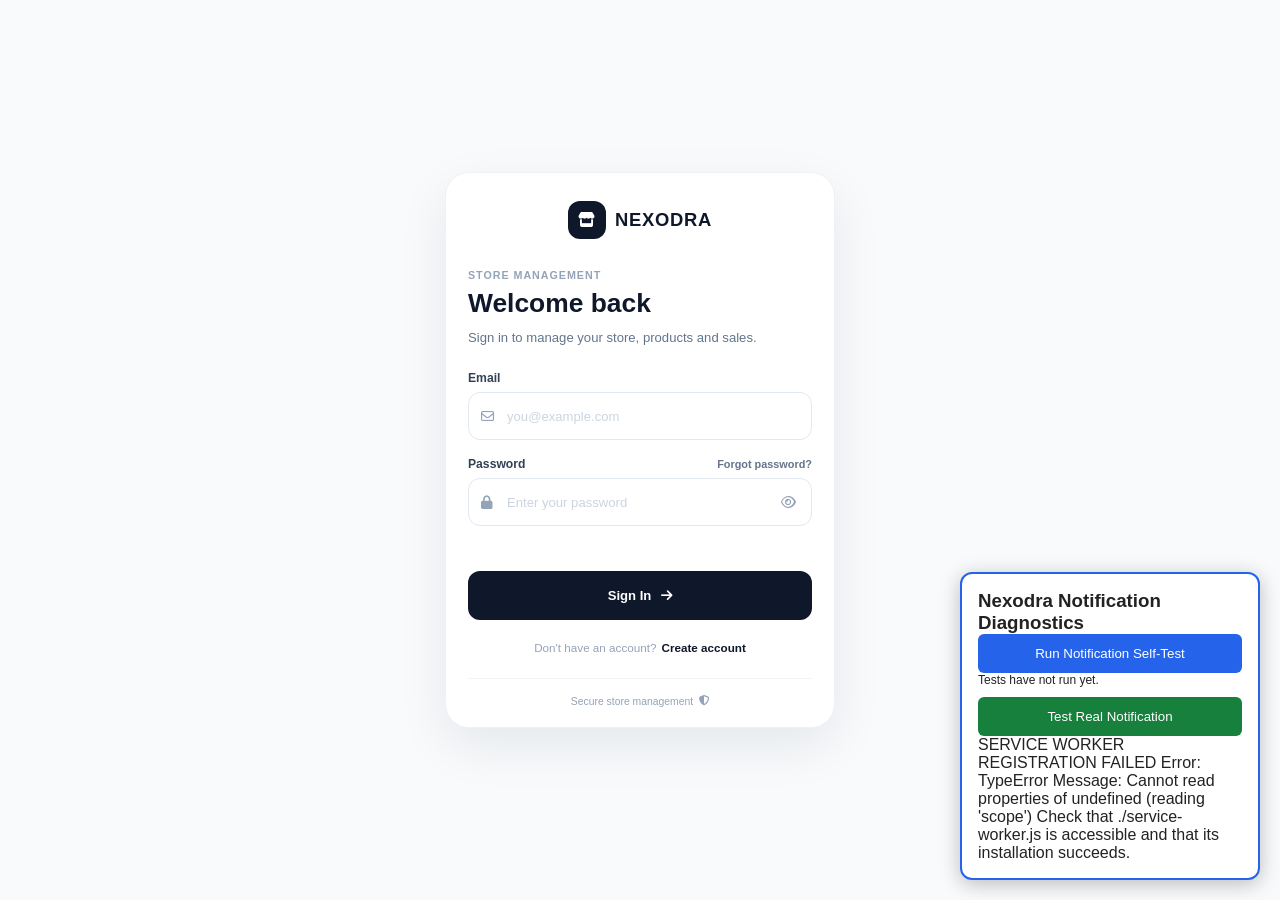
==== commit 1cf36e67: "Add files via upload" ====
--- a/index.html
+++ b/index.html
@@ -9547,7 +9547,90 @@
 
 <!-- End NEXODRA Sidebar -->
 
-
+ <!-- =========================================
+     BRICK 2H — NOTIFICATION TEST PANEL
+========================================= -->
+
+<section
+    id="nexodra-notification-test"
+    style="
+        position: fixed;
+        bottom: 20px;
+        right: 20px;
+        z-index: 999999;
+        background: #ffffff;
+        color: #222222;
+        border: 2px solid #2563eb;
+        border-radius: 12px;
+        padding: 16px;
+        width: 300px;
+        max-width: calc(100vw - 40px);
+        box-shadow: 0 4px 20px rgba(0,0,0,0.25);
+    "
+>
+    <h3 style="margin-top: 0;">
+        Nexodra Notification Diagnostics
+    </h3>
+
+    <button
+        id="nexodra-run-notification-test"
+        type="button"
+        style="
+            background: #2563eb;
+            color: #ffffff;
+            border: none;
+            border-radius: 6px;
+            padding: 12px 16px;
+            cursor: pointer;
+            width: 100%;
+        "
+    >
+        Run Notification Self-Test
+    </button>
+
+    <pre
+        id="nexodra-notification-test-results"
+        aria-live="polite"
+        style="
+            white-space: pre-wrap;
+            overflow-wrap: anywhere;
+            max-height: 200px;
+            overflow-y: auto;
+            font-size: 12px;
+        "
+    >Tests have not run yet.</pre>
+
+
+<button
+    id="nexodra-test-real-notification"
+    type="button"
+    style="
+        margin-top: 10px;
+        background: #16803c;
+        color: white;
+        border: none;
+        border-radius: 6px;
+        padding: 12px;
+        width: 100%;
+        cursor: pointer;
+    "
+>
+    Test Real Notification
+</button>
+
+<p
+    id="nexodra-real-notification-result"
+    aria-live="polite"
+>
+    Real notification not tested yet.
+</p>
+
+  
+</section>
+
+ 
+
+  
 <!-- =====================================
      FEEDBACK-1 — FEEDBACK MODAL HTML
 ===================================== -->
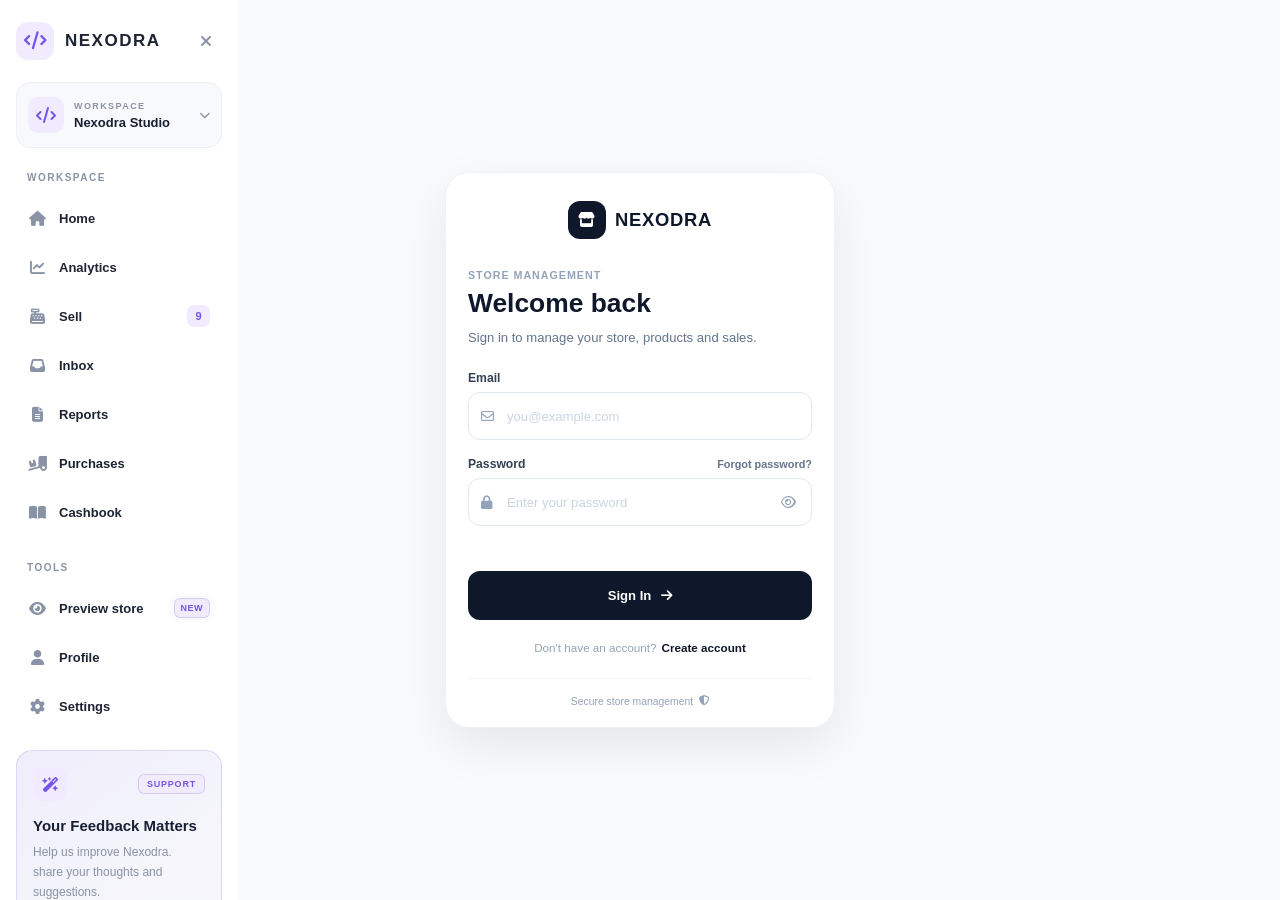
==== commit 70ab4dff: "Add files via upload" ====
--- a/index.html
+++ b/index.html
@@ -2895,14 +2895,15 @@
         >
     </div>
 
-    <!-- Note -->
+        <!-- Customer -->
     <button
         type="button"
         id="sellNoteBtn"
         class="sell-action-btn"
+        aria-label="Select or register customer for this sale"
     >
-        <i class="fa-solid fa-note-sticky"></i>
-        Note
+        <i class="fa-solid fa-user-plus"></i>
+        Customer
     </button>
 
     <!-- Hold -->
@@ -3003,6 +3004,90 @@
 
 </section>
 
+
+<!-- P2-05B: POS CUSTOMER SELECTION VIEW -->
+<section
+    id="p2PosCustomerScreen"
+    class="screen p2-pos-customer-screen"
+    aria-label="Select customer for current sale"
+    hidden
+>
+    <div class="p2-pos-customer-panel">
+
+        <header class="p2-pos-customer-header">
+            <div>
+                <span class="p2-customers-eyebrow">CURRENT POS SALE</span>
+                <h2>Select Customer</h2>
+                <p>Find an existing customer or register a new one.</p>
+            </div>
+
+            <button
+                type="button"
+                id="p2PosCustomerCloseBtn"
+                class="p2-icon-button"
+                aria-label="Close customer selection"
+            >
+                <i class="fa-solid fa-xmark"></i>
+            </button>
+        </header>
+
+        <!-- Search existing customers -->
+        <div class="p2-pos-customer-search">
+            <i class="fa-solid fa-magnifying-glass"></i>
+
+            <input
+                type="search"
+                id="p2PosCustomerSearch"
+                placeholder="Search customer name, phone or email..."
+                autocomplete="off"
+                aria-label="Search existing customers"
+            >
+        </div>
+
+        <!-- Existing customer results will appear here -->
+        <div
+            id="p2PosCustomerResults"
+            class="p2-pos-customer-results"
+            aria-live="polite"
+        >
+            <div class="p2-pos-customer-empty">
+                <i class="fa-solid fa-users"></i>
+                <strong>Find a customer</strong>
+                <span>Search by name, phone number or email address.</span>
+            </div>
+        </div>
+
+        <!-- Register a new customer -->
+        <div class="p2-pos-customer-register">
+            <div>
+                <strong>New customer?</strong>
+                <span>Register their details and connect them to this sale.</span>
+            </div>
+
+            <button
+                type="button"
+                id="p2PosAddCustomerBtn"
+                class="p2-pos-add-customer-btn"
+            >
+                <i class="fa-solid fa-user-plus"></i>
+                Add Customer
+            </button>
+        </div>
+
+        <footer class="p2-pos-customer-footer">
+            <button
+                type="button"
+                id="p2PosContinueWalkInBtn"
+                class="p2-pos-walkin-btn"
+            >
+                Continue without customer
+            </button>
+        </footer>
+
+    </div>
+</section>
+<!-- END P2-05B -->
+          
 <!-- HELD SALES: LIST SCREEN -->
 <section id="heldSalesScreen" class="screen held-sales-screen" aria-label="Held sales">
     <div class="held-page">
@@ -4588,30 +4673,33 @@
                 >
             </div>
 
-            <!-- Category -->
-            <div class="form-group">
-                <label for="productCategory">Category</label>
-
-                <select id="productCategory">
-
-                    <option value="Electronics">
-                        Electronics
-                    </option>
-
-                    <option value="Fashion">
-                        Fashion
-                    </option>
-
-                    <option value="Home">
-                        Home
-                    </option>
-
-                    <option value="Accessories">
-                        Accessories
-                    </option>
-
-                </select>
-            </div>
+            <!-- Category + Cost Price -->
+<div class="form-row">
+
+    <div class="form-group">
+        <label for="productCategory">Category</label>
+
+        <select id="productCategory">
+            <option value="Electronics">Electronics</option>
+            <option value="Fashion">Fashion</option>
+            <option value="Home">Home</option>
+            <option value="Accessories">Accessories</option>
+        </select>
+    </div>
+
+    <div class="form-group">
+        <label for="productCostPrice">Cost Price</label>
+
+        <input
+            type="number"
+            id="productCostPrice"
+            placeholder="e.g. 39.99"
+            step="0.01"
+            min="0"
+        >
+    </div>
+
+</div>
 
             <!-- Price + Stock -->
             <div class="form-row">
@@ -5726,7 +5814,11 @@
             </button>
 
 
-            <button class="profile-menu-item">
+            <button
+    type="button"
+    class="profile-menu-item"
+    id="openCustomersBtn"
+>
                 <div class="profile-menu-icon">
                     <i class="fa-solid fa-users"></i>
                 </div>
@@ -5755,7 +5847,7 @@
                 </div>
 
                 <i class="fa-solid fa-chevron-right profile-arrow"></i>
-            </>
+            </button>
 
 
             <button
@@ -5773,7 +5865,7 @@
                 </div>
 
                 <i class="fa-solid fa-chevron-right profile-arrow"></i>
-            </>
+            </button>
 
         </div>
 
@@ -5805,7 +5897,7 @@
     </div>
 
     <i class="fa-solid fa-chevron-right profile-arrow"></i>
-</>
+</button>
 
 
             <button class="profile-menu-item">
@@ -5851,7 +5943,7 @@
                 </div>
 
                 <i class="fa-solid fa-chevron-right profile-arrow"></i>
-            </>
+            </button>
 
         </div>
 
@@ -6777,6 +6869,707 @@
 
 </section>
 
+<!-- =====================================================
+     NEXODRA PHASE 1 — CASHBOOK & FINANCIAL LEDGER
+     BRICK P1-11 — SCREEN HTML
+===================================================== -->
+
+<section id="p1CashbookScreen" class="screen p1-cashbook-screen">
+
+    <div class="p1-cashbook-workspace">
+
+        <!-- Header -->
+        <header class="p1-cashbook-header">
+            <div>
+                <span class="p1-cashbook-eyebrow">FINANCIAL CONTROL</span>
+                <h1>Cashbook & Ledger</h1>
+                <p>Track money moving through your business accounts.</p>
+            </div>
+
+            <button type="button" id="p1NewCashbookEntryBtn"
+                class="p1-cashbook-primary-btn">
+                + Record transaction
+            </button>
+        </header>
+
+        <!-- Account balance overview -->
+        <section class="p1-cashbook-balance-section">
+            <div class="p1-cashbook-section-heading">
+                <div>
+                    <h2>Account overview</h2>
+                    <p>Your current recorded balances.</p>
+                </div>
+                <button type="button" id="p1AddAccountBtn"
+                    class="p1-cashbook-secondary-btn">
+                    + Add account
+                </button>
+            </div>
+
+            <div id="p1CashbookAccountCards"
+                class="p1-cashbook-account-grid">
+                <div class="p1-cashbook-empty">
+                    Your accounts will appear here.
+                </div>
+            </div>
+        </section>
+
+        <!-- Summary -->
+        <section class="p1-cashbook-summary-grid">
+
+            <article class="p1-cashbook-summary-card">
+                <span>Money received</span>
+                <strong id="p1CashbookMoneyIn">0.00</strong>
+                <small>For the selected period</small>
+            </article>
+
+            <article class="p1-cashbook-summary-card">
+                <span>Money paid out</span>
+                <strong id="p1CashbookMoneyOut">0.00</strong>
+                <small>For the selected period</small>
+            </article>
+
+            <article class="p1-cashbook-summary-card">
+                <span>Net movement</span>
+                <strong id="p1CashbookNetMovement">0.00</strong>
+                <small>Received minus paid</small>
+            </article>
+
+        </section>
+
+        <!-- Account form -->
+        <section id="p1CashbookAccountPanel"
+            class="p1-cashbook-panel" hidden>
+
+            <div class="p1-cashbook-panel-header">
+                <div>
+                    <h2 id="p1CashbookAccountFormTitle">Add account</h2>
+                    <p>Set up a cash, bank, or mobile money account.</p>
+                </div>
+                <button type="button" id="p1CloseAccountFormBtn"
+                    class="p1-cashbook-close-btn" aria-label="Close">×</button>
+            </div>
+
+            <div class="p1-cashbook-panel-body">
+                <form id="p1CashbookAccountForm">
+
+                    <input type="hidden" id="p1CashbookAccountId">
+
+                    <div class="p1-cashbook-form-grid">
+
+                        <div class="p1-cashbook-field">
+                            <label for="p1CashbookAccountName">Account name *</label>
+                            <input id="p1CashbookAccountName" type="text"
+                                placeholder="e.g. Main cash till" required>
+                        </div>
+
+                        <div class="p1-cashbook-field">
+                            <label for="p1CashbookAccountType">Account type *</label>
+                            <select id="p1CashbookAccountType" required>
+                                <option value="">Choose account type</option>
+                                <option value="cash">Cash</option>
+                                <option value="bank">Bank</option>
+                                <option value="mobile_money">Mobile money</option>
+                                <option value="other">Other</option>
+                            </select>
+                        </div>
+
+                        <div class="p1-cashbook-field">
+                            <label for="p1CashbookOpeningBalance">Opening balance *</label>
+                            <input id="p1CashbookOpeningBalance" type="number"
+                                min="0" step="0.01" value="0" required>
+                        </div>
+
+                        <div class="p1-cashbook-field">
+                            <label for="p1CashbookAccountReference">Account reference</label>
+                            <input id="p1CashbookAccountReference" type="text"
+                                placeholder="Optional account or wallet reference">
+                        </div>
+
+                        <div class="p1-cashbook-field">
+                            <label for="p1CashbookAccountNotes">Notes</label>
+                            <input id="p1CashbookAccountNotes" type="text"
+                                placeholder="Optional notes">
+                        </div>
+
+                    </div>
+
+                    <div class="p1-cashbook-form-actions">
+                        <button type="button" id="p1CancelAccountBtn"
+                            class="p1-cashbook-cancel-btn">Cancel</button>
+                        <button type="submit" id="p1SaveAccountBtn"
+                            class="p1-cashbook-primary-btn">Save account</button>
+                    </div>
+
+                </form>
+            </div>
+        </section>
+
+        <!-- Transaction form -->
+        <section id="p1CashbookEntryPanel"
+            class="p1-cashbook-panel" hidden>
+
+            <div class="p1-cashbook-panel-header">
+                <div>
+                    <h2 id="p1CashbookEntryFormTitle">Record transaction</h2>
+                    <p>Record money received or paid out.</p>
+                </div>
+                <button type="button" id="p1CloseEntryFormBtn"
+                    class="p1-cashbook-close-btn" aria-label="Close">×</button>
+            </div>
+
+            <div class="p1-cashbook-panel-body">
+
+                <form id="p1CashbookEntryForm">
+
+                    <input type="hidden" id="p1CashbookEntryId">
+
+                    <div class="p1-cashbook-entry-type-selector">
+                        <label class="p1-cashbook-type-option">
+                            <input type="radio" name="p1CashbookEntryType"
+                                value="in" checked>
+                            <span>
+                                <strong>Money received</strong>
+                                <small>Cash entering an account</small>
+                            </span>
+                        </label>
+
+                        <label class="p1-cashbook-type-option">
+                            <input type="radio" name="p1CashbookEntryType"
+                                value="out">
+                            <span>
+                                <strong>Money paid out</strong>
+                                <small>Cash leaving an account</small>
+                            </span>
+                        </label>
+                    </div>
+
+                    <div class="p1-cashbook-form-grid">
+
+                        <div class="p1-cashbook-field">
+                            <label for="p1CashbookEntryDate">Transaction date *</label>
+                            <input id="p1CashbookEntryDate" type="date" required>
+                        </div>
+
+                        <div class="p1-cashbook-field">
+                            <label for="p1CashbookEntryAccount">Account *</label>
+                            <select id="p1CashbookEntryAccount" required>
+                                <option value="">Choose account</option>
+                            </select>
+                        </div>
+
+                        <div class="p1-cashbook-field">
+                            <label for="p1CashbookEntryCategory">Category *</label>
+                            <select id="p1CashbookEntryCategory" required>
+                                <option value="">Choose category</option>
+                                <option value="sales_receipt">Sales receipt</option>
+                                <option value="customer_payment">Customer payment</option>
+                                <option value="capital">Capital introduced</option>
+                                <option value="other_income">Other income</option>
+                                <option value="expense">Business expense</option>
+                                <option value="supplier_payment">Supplier payment</option>
+                                <option value="withdrawal">Owner withdrawal</option>
+                                <option value="transfer">Account transfer</option>
+                                <option value="other_payment">Other payment</option>
+                            </select>
+                        </div>
+
+                        <div class="p1-cashbook-field">
+                            <label for="p1CashbookEntryAmount">Amount *</label>
+                            <input id="p1CashbookEntryAmount" type="number"
+                                min="0.01" step="0.01" placeholder="0.00" required>
+                        </div>
+
+                        <div class="p1-cashbook-field">
+                            <label for="p1CashbookEntryMethod">Payment method</label>
+                            <select id="p1CashbookEntryMethod">
+                                <option value="">Choose method</option>
+                                <option value="cash">Cash</option>
+                                <option value="bank_transfer">Bank transfer</option>
+                                <option value="mobile_money">Mobile money</option>
+                                <option value="card">Card</option>
+                                <option value="cheque">Cheque</option>
+                                <option value="other">Other</option>
+                            </select>
+                        </div>
+
+                        <div class="p1-cashbook-field">
+                            <label for="p1CashbookEntryReference">Reference</label>
+                            <input id="p1CashbookEntryReference" type="text"
+                                placeholder="Receipt or transaction reference">
+                        </div>
+
+                        <div class="p1-cashbook-field p1-cashbook-field-full">
+                            <label for="p1CashbookEntryDescription">Description *</label>
+                            <textarea id="p1CashbookEntryDescription"
+                                rows="3" placeholder="What was this transaction for?"
+                                required></textarea>
+                        </div>
+
+                    </div>
+
+                    <div class="p1-cashbook-form-actions">
+                        <button type="button" id="p1CancelEntryBtn"
+                            class="p1-cashbook-cancel-btn">Cancel</button>
+                        <button type="submit" id="p1SaveEntryBtn"
+                            class="p1-cashbook-primary-btn">Save transaction</button>
+                    </div>
+
+                </form>
+            </div>
+        </section>
+
+        <!-- Ledger -->
+        <section class="p1-cashbook-panel">
+
+            <div class="p1-cashbook-panel-header">
+                <div>
+                    <h2>Financial ledger</h2>
+                    <p>A dated record of money moving through your accounts.</p>
+                </div>
+
+                <button type="button" id="p1ExportCashbookBtn"
+                    class="p1-cashbook-secondary-btn">
+                    Export ledger
+                </button>
+            </div>
+
+            <div class="p1-cashbook-toolbar">
+
+                <input id="p1CashbookSearch" type="search"
+                    placeholder="Search description or reference">
+
+                <select id="p1CashbookAccountFilter">
+                    <option value="">All accounts</option>
+                </select>
+
+                <select id="p1CashbookTypeFilter">
+                    <option value="">All transactions</option>
+                    <option value="in">Money received</option>
+                    <option value="out">Money paid out</option>
+                </select>
+
+                <input id="p1CashbookFromDate" type="date"
+                    aria-label="From date">
+
+                <input id="p1CashbookToDate" type="date"
+                    aria-label="To date">
+
+            </div>
+
+            <div class="p1-cashbook-ledger-scroll">
+                <table class="p1-cashbook-ledger-table">
+                    <thead>
+                        <tr>
+                            <th>Date</th>
+                            <th>Description</th>
+                            <th>Account</th>
+                            <th>Category</th>
+                            <th>Money in</th>
+                            <th>Money out</th>
+                            <th>Balance</th>
+                            <th>Action</th>
+                        </tr>
+                    </thead>
+
+                    <tbody id="p1CashbookLedgerBody">
+                        <tr>
+                            <td colspan="8" class="p1-cashbook-empty">
+                                No transactions recorded yet.
+                            </td>
+                        </tr>
+                    </tbody>
+                </table>
+            </div>
+
+            <div class="p1-cashbook-ledger-footer">
+                <span>Showing recorded account movements</span>
+                <strong id="p1CashbookLedgerCount">0 transactions</strong>
+            </div>
+
+        </section>
+
+        <!-- Reconciliation -->
+        <section class="p1-cashbook-panel">
+
+            <div class="p1-cashbook-panel-header">
+                <div>
+                    <h2>Account reconciliation</h2>
+                    <p>Compare your recorded balance with the actual balance.</p>
+                </div>
+            </div>
+
+            <div class="p1-cashbook-panel-body">
+
+                <form id="p1CashbookReconciliationForm">
+
+                    <div class="p1-cashbook-form-grid">
+
+                        <div class="p1-cashbook-field">
+                            <label for="p1ReconcileAccount">Account *</label>
+                            <select id="p1ReconcileAccount" required>
+                                <option value="">Choose account</option>
+                            </select>
+                        </div>
+
+                        <div class="p1-cashbook-field">
+                            <label for="p1ReconcileDate">Statement date *</label>
+                            <input id="p1ReconcileDate" type="date" required>
+                        </div>
+
+                        <div class="p1-cashbook-field">
+                            <label for="p1ReconcileActualBalance">Actual balance *</label>
+                            <input id="p1ReconcileActualBalance" type="number"
+                                step="0.01" required placeholder="0.00">
+                        </div>
+
+                    </div>
+
+                    <div class="p1-cashbook-reconciliation-result"
+                        id="p1ReconciliationResult" aria-live="polite">
+                        Select an account and enter its actual balance.
+                    </div>
+
+                    <div class="p1-cashbook-form-actions">
+                        <button type="submit" id="p1SaveReconciliationBtn"
+                            class="p1-cashbook-primary-btn">
+                            Save reconciliation
+                        </button>
+                    </div>
+
+                </form>
+
+                <div class="p1-cashbook-reconciliation-history">
+                    <h3>Recent reconciliations</h3>
+                    <div id="p1CashbookReconciliationList">
+                        <p>No reconciliations recorded yet.</p>
+                    </div>
+                </div>
+
+            </div>
+        </section>
+
+    </div>
+</section>
+
+<!-- END BRICK P1-11 -->
+
+
+<!-- =====================================================
+     P2-01 — CUSTOMER MANAGEMENT SCREEN
+     ===================================================== -->
+<section id="p2CustomersScreen" class="screen p2-customers-screen">
+
+    <div class="p2-customers-workspace">
+
+        <!-- PAGE HEADER -->
+        <header class="p2-customers-header">
+            <div>
+                <span class="p2-customers-eyebrow">CUSTOMER RELATIONSHIPS</span>
+                <h1>Customer Management</h1>
+                <p>Manage your customers, understand their activity and keep their details organised.</p>
+            </div>
+
+            <button type="button" id="p2AddCustomerBtn"
+                    class="p2-primary-button">
+                <i class="fa-solid fa-user-plus"></i>
+                Add Customer
+            </button>
+        </header>
+
+        <!-- CUSTOMER SUMMARY -->
+        <div class="p2-customer-summary">
+
+            <article class="p2-customer-stat">
+                <div class="p2-stat-icon p2-stat-purple">
+                    <i class="fa-solid fa-users"></i>
+                </div>
+                <div>
+                    <span>Total Customers</span>
+                    <strong id="p2TotalCustomers">0</strong>
+                    <small>All customer records</small>
+                </div>
+            </article>
+
+            <article class="p2-customer-stat">
+                <div class="p2-stat-icon p2-stat-blue">
+                    <i class="fa-solid fa-user-plus"></i>
+                </div>
+                <div>
+                    <span>New Customers</span>
+                    <strong id="p2NewCustomers">0</strong>
+                    <small>This month</small>
+                </div>
+            </article>
+
+            <article class="p2-customer-stat">
+                <div class="p2-stat-icon p2-stat-green">
+                    <i class="fa-solid fa-bag-shopping"></i>
+                </div>
+                <div>
+                    <span>Customers with Purchases</span>
+                    <strong id="p2ActiveCustomers">0</strong>
+                    <small>Based on recorded sales</small>
+                </div>
+            </article>
+
+            <article class="p2-customer-stat">
+                <div class="p2-stat-icon p2-stat-orange">
+                    <i class="fa-solid fa-address-book"></i>
+                </div>
+                <div>
+                    <span>Unclassified</span>
+                    <strong id="p2UnclassifiedCustomers">0</strong>
+                    <small>Awaiting customer details</small>
+                </div>
+            </article>
+
+        </div>
+
+        <!-- CUSTOMER DIRECTORY -->
+        <section class="p2-customer-directory">
+
+            <div class="p2-directory-heading">
+                <div>
+                    <h2>Customer Directory</h2>
+                    <p>Search and manage your customer records.</p>
+                </div>
+
+                <span id="p2CustomerCount" class="p2-customer-count">
+                    0 customers
+                </span>
+            </div>
+
+            <div class="p2-customer-toolbar">
+
+                <div class="p2-customer-search">
+                    <i class="fa-solid fa-magnifying-glass"></i>
+                    <input type="search"
+                           id="p2CustomerSearch"
+                           placeholder="Search name, phone or email..."
+                           autocomplete="off">
+                </div>
+
+                <select id="p2CustomerStatusFilter">
+                    <option value="">All customers</option>
+                    <option value="active">Active</option>
+                    <option value="inactive">Inactive</option>
+                </select>
+
+                <select id="p2CustomerSort">
+                    <option value="newest">Newest first</option>
+                    <option value="oldest">Oldest first</option>
+                    <option value="name">Name A–Z</option>
+                </select>
+
+            </div>
+
+            <div class="p2-customer-table-wrap">
+                <table class="p2-customer-table">
+                    <thead>
+                        <tr>
+                            <th>Customer</th>
+                            <th>Phone</th>
+                            <th>Email</th>
+                            <th>Customer Since</th>
+                            <th>Status</th>
+                            <th>Actions</th>
+                        </tr>
+                    </thead>
+
+                    <tbody id="p2CustomerTableBody">
+                        <tr>
+                            <td colspan="6" class="p2-customer-empty">
+                                <i class="fa-solid fa-users"></i>
+                                <strong>No customers yet</strong>
+                                <span>Add your first customer to get started.</span>
+                            </td>
+                        </tr>
+                    </tbody>
+                </table>
+            </div>
+
+        </section>
+
+        <!-- ADD / EDIT CUSTOMER PANEL -->
+        <section id="p2CustomerFormPanel"
+                 class="p2-customer-panel"
+                 hidden>
+
+            <div class="p2-customer-panel-header">
+                <div>
+                    <span class="p2-customers-eyebrow">CUSTOMER DETAILS</span>
+                    <h2 id="p2CustomerFormTitle">Add New Customer</h2>
+                    <p>Enter the customer's contact and business details.</p>
+                </div>
+
+                <button type="button"
+                        id="p2CloseCustomerFormBtn"
+                        class="p2-icon-button"
+                        aria-label="Close customer form">
+                    <i class="fa-solid fa-xmark"></i>
+                </button>
+            </div>
+
+            <form id="p2CustomerForm">
+
+                <input type="hidden" id="p2CustomerId">
+
+                <div class="p2-customer-form-grid">
+
+                    <div class="p2-customer-field">
+                        <label for="p2CustomerName">Customer Name *</label>
+                        <input type="text"
+                               id="p2CustomerName"
+                               placeholder="Enter full name"
+                               required>
+                    </div>
+
+                    <div class="p2-customer-field">
+                        <label for="p2CustomerPhone">Phone Number *</label>
+                        <input type="tel"
+                               id="p2CustomerPhone"
+                               placeholder="Enter phone number"
+                               required>
+                    </div>
+
+                    <div class="p2-customer-field">
+                        <label for="p2CustomerEmail">Email Address</label>
+                        <input type="email"
+                               id="p2CustomerEmail"
+                               placeholder="Enter email address">
+                    </div>
+
+                    <div class="p2-customer-field">
+                        <label for="p2CustomerType">Customer Type</label>
+                        <select id="p2CustomerType">
+                            <option value="individual">Individual</option>
+                            <option value="business">Business</option>
+                            <option value="wholesale">Wholesale</option>
+                        </select>
+                    </div>
+
+                    <div class="p2-customer-field">
+                        <label for="p2CustomerAddress">Address</label>
+                        <input type="text"
+                               id="p2CustomerAddress"
+                               placeholder="Street and building">
+                    </div>
+
+                    <div class="p2-customer-field">
+                        <label for="p2CustomerCity">City / Town</label>
+                        <input type="text"
+                               id="p2CustomerCity"
+                               placeholder="Enter city or town">
+                    </div>
+
+                    <div class="p2-customer-field">
+                        <label for="p2CustomerStatus">Status</label>
+                        <select id="p2CustomerStatus">
+                            <option value="active">Active</option>
+                            <option value="inactive">Inactive</option>
+                        </select>
+                    </div>
+
+                    <div class="p2-customer-field p2-customer-field-full">
+                        <label for="p2CustomerNotes">Customer Notes</label>
+                        <textarea id="p2CustomerNotes"
+                                  rows="3"
+                                  placeholder="Additional information about this customer..."></textarea>
+                    </div>
+
+                </div>
+
+                <div class="p2-customer-form-actions">
+                    <button type="button"
+                            id="p2CancelCustomerBtn"
+                            class="p2-secondary-button">
+                        Cancel
+                    </button>
+
+                    <button type="submit"
+                            id="p2SaveCustomerBtn"
+                            class="p2-primary-button">
+                        <i class="fa-solid fa-floppy-disk"></i>
+                        Save Customer
+                    </button>
+                </div>
+
+            </form>
+        </section>
+
+        <!-- CUSTOMER PROFILE PANEL -->
+        <section id="p2CustomerProfilePanel"
+                 class="p2-customer-panel"
+                 hidden>
+
+            <div class="p2-customer-panel-header">
+                <div>
+                    <span class="p2-customers-eyebrow">CUSTOMER PROFILE</span>
+                    <h2 id="p2ProfileCustomerName">Customer Details</h2>
+                    <p id="p2ProfileCustomerContact">Customer contact information</p>
+                </div>
+
+                <button type="button"
+                        id="p2CloseCustomerProfileBtn"
+                        class="p2-icon-button"
+                        aria-label="Close customer profile">
+                    <i class="fa-solid fa-xmark"></i>
+                </button>
+            </div>
+
+            <div class="p2-customer-profile-stats">
+                <div>
+                    <span>Total Purchases</span>
+                    <strong id="p2ProfilePurchaseCount">0</strong>
+                </div>
+
+                <div>
+                    <span>Total Spent</span>
+                    <strong id="p2ProfileTotalSpent">0</strong>
+                </div>
+
+                <div>
+                    <span>Outstanding Balance</span>
+                    <strong id="p2ProfileOutstanding">0</strong>
+                </div>
+            </div>
+
+            <div class="p2-customer-profile-details">
+                <h3>Contact Information</h3>
+                <div id="p2ProfileContactDetails"></div>
+            </div>
+
+            <div class="p2-customer-profile-history">
+                <h3>Purchase History</h3>
+
+                <div class="p2-customer-table-wrap">
+                    <table class="p2-customer-table">
+                        <thead>
+                            <tr>
+                                <th>Date</th>
+                                <th>Receipt / Reference</th>
+                                <th>Total</th>
+                                <th>Status</th>
+                            </tr>
+                        </thead>
+                        <tbody id="p2CustomerPurchaseHistory">
+                            <tr>
+                                <td colspan="4" class="p2-customer-empty">
+                                    Purchase history will appear here.
+                                </td>
+                            </tr>
+                        </tbody>
+                    </table>
+                </div>
+            </div>
+
+        </section>
+
+    </div>
+</section>
+<!-- END P2-01 -->
+
+              
    <!-- =========================================
      NEXODRA — HELP & SUPPORT SCREEN
 ========================================= -->
@@ -8358,10 +9151,464 @@
                 </section>
 
     </div>
-</>
+</section>
 <!-- END NEXODRA SALES OVERVIEW -->
 
-    
+ 
+<!-- =====================================================
+     P2-07 — INVENTORY MANAGEMENT WORKSPACE
+===================================================== -->
+
+<section id="inventoryManagementScreen" class="screen">
+
+    <div class="inventory-workspace">
+
+        <!-- INVENTORY HEADER -->
+        <header class="inventory-header">
+            <div>
+                <span class="inventory-eyebrow">STOCK & OPERATIONS</span>
+                <h1>Inventory Management</h1>
+                <p>Manage products, purchases, stock movements, returns and damaged goods.</p>
+            </div>
+
+            <div class="inventory-header-actions">
+                <button type="button" id="inventoryAddProductBtn">
+                    <i class="fa-solid fa-plus"></i>
+                    Add Product
+                </button>
+            </div>
+        </header>
+
+        <!-- INVENTORY OVERVIEW -->
+        <section class="inventory-overview-section">
+
+            <div class="inventory-section-heading">
+                <h2>Inventory Overview</h2>
+                <p>A snapshot of your current stock position.</p>
+            </div>
+
+            <div class="inventory-overview-grid">
+
+                <article class="inventory-stat-card">
+                    <span>Total Stock Units</span>
+                    <strong id="inventoryTotalUnits">0</strong>
+                    <small>Units currently held</small>
+                </article>
+
+                <article class="inventory-stat-card">
+                    <span>Stock Cost Value</span>
+                    <strong id="inventoryCostValue">0.00</strong>
+                    <small>Based on product cost prices</small>
+                </article>
+
+                <article class="inventory-stat-card">
+                    <span>Potential Selling Value</span>
+                    <strong id="inventorySellingValue">0.00</strong>
+                    <small>Based on selling prices</small>
+                </article>
+
+                <article class="inventory-stat-card">
+                    <span>Low Stock</span>
+                    <strong id="inventoryLowStockCount">0</strong>
+                    <small>Products needing attention</small>
+                </article>
+
+                <article class="inventory-stat-card">
+                    <span>Out of Stock</span>
+                    <strong id="inventoryOutOfStockCount">0</strong>
+                    <small>Products with no available units</small>
+                </article>
+
+            </div>
+        </section>
+
+        <!-- INVENTORY WORKSPACE NAVIGATION -->
+        <nav class="inventory-section-navigation"
+             aria-label="Inventory sections">
+
+            <button type="button"
+                    class="inventory-section-tab active"
+                    data-inventory-tab="products">
+                <i class="fa-solid fa-boxes-stacked"></i>
+                Products
+            </button>
+
+            <button type="button"
+                    class="inventory-section-tab"
+                    data-inventory-tab="purchases">
+                <i class="fa-solid fa-truck-ramp-box"></i>
+                Purchases
+            </button>
+
+            <button type="button"
+                    class="inventory-section-tab"
+                    data-inventory-tab="returns">
+                <i class="fa-solid fa-arrow-rotate-left"></i>
+                Returns & Exchanges
+            </button>
+
+            <button type="button"
+                    class="inventory-section-tab"
+                    data-inventory-tab="damaged">
+                <i class="fa-solid fa-triangle-exclamation"></i>
+                Damaged & Lost
+            </button>
+
+            <button type="button"
+                    class="inventory-section-tab"
+                    data-inventory-tab="activity">
+                <i class="fa-solid fa-clock-rotate-left"></i>
+                Stock Activity
+            </button>
+
+        </nav>
+
+        <!-- =============================================
+             PRODUCTS SECTION
+        ============================================== -->
+
+        <section class="inventory-content-panel active"
+                 id="inventoryProductsPanel"
+                 data-inventory-panel="products">
+
+            <div class="inventory-panel-heading">
+                <div>
+                    <h2>Product Inventory</h2>
+                    <p>View and manage quantities for your existing products.</p>
+                </div>
+            </div>
+
+            <div class="inventory-product-toolbar">
+
+                <div class="inventory-search">
+                    <i class="fa-solid fa-magnifying-glass"></i>
+                    <input type="search"
+                           id="inventoryProductSearch"
+                           placeholder="Search product, SKU or barcode...">
+                </div>
+
+                <select id="inventoryCategoryFilter">
+                    <option value="">All categories</option>
+                </select>
+
+                <select id="inventoryStockFilter">
+                    <option value="">All stock statuses</option>
+                    <option value="in-stock">In stock</option>
+                    <option value="low-stock">Low stock</option>
+                    <option value="out-of-stock">Out of stock</option>
+                </select>
+
+            </div>
+
+            <div class="inventory-table-wrapper">
+
+                <table class="inventory-products-table">
+
+                    <thead>
+                        <tr>
+                            <th>Product</th>
+                            <th>SKU / Barcode</th>
+                            <th>Category</th>
+                            <th>Cost Price</th>
+                            <th>Selling Price</th>
+                            <th>Quantity</th>
+                            <th>Stock Status</th>
+                            <th>Actions</th>
+                        </tr>
+                    </thead>
+
+                    <tbody id="inventoryProductsTableBody">
+                        <tr>
+                            <td colspan="8">
+                                Inventory products will appear here.
+                            </td>
+                        </tr>
+                    </tbody>
+
+                </table>
+
+            </div>
+
+        </section>
+
+        <!-- =============================================
+             PURCHASE HISTORY SECTION
+        ============================================== -->
+
+        <section class="inventory-content-panel"
+                 id="inventoryPurchasesPanel"
+                 data-inventory-panel="purchases"
+                 hidden>
+
+            <div class="inventory-panel-heading">
+                <div>
+                    <h2>Purchases & Receiving</h2>
+                    <p>Track supplier purchases and the stock received into your inventory.</p>
+                </div>
+            </div>
+
+            <div class="inventory-filter-row">
+
+                <input type="search"
+                       id="inventoryPurchaseSearch"
+                       placeholder="Search purchase or supplier...">
+
+                <select id="inventoryPurchaseStatusFilter">
+                    <option value="">All purchase statuses</option>
+                    <option value="pending">Pending</option>
+                    <option value="received">Received</option>
+                    <option value="cancelled">Cancelled</option>
+                </select>
+
+            </div>
+
+            <div class="inventory-table-wrapper">
+
+                <table class="inventory-history-table">
+
+                    <thead>
+                        <tr>
+                            <th>Purchase Reference</th>
+                            <th>Supplier</th>
+                            <th>Date</th>
+                            <th>Items</th>
+                            <th>Total Cost</th>
+                            <th>Receiving Status</th>
+                            <th>Actions</th>
+                        </tr>
+                    </thead>
+
+                    <tbody id="inventoryPurchasesTableBody">
+                        <tr>
+                            <td colspan="7">
+                                Purchase history will appear here.
+                            </td>
+                        </tr>
+                    </tbody>
+
+                </table>
+
+            </div>
+
+        </section>
+
+        <!-- =============================================
+             RETURNS, REFUNDS & EXCHANGES SECTION
+        ============================================== -->
+
+        <section class="inventory-content-panel"
+                 id="inventoryReturnsPanel"
+                 data-inventory-panel="returns"
+                 hidden>
+
+            <div class="inventory-panel-heading">
+                <div>
+                    <h2>Returns, Refunds & Exchanges</h2>
+                    <p>Track returned products and what happens to their stock.</p>
+                </div>
+            </div>
+
+            <div class="inventory-filter-row">
+
+                <input type="search"
+                       id="inventoryReturnsSearch"
+                       placeholder="Search sale, receipt or product...">
+
+                <select id="inventoryReturnTypeFilter">
+                    <option value="">All return types</option>
+                    <option value="return">Return</option>
+                    <option value="refund">Refund</option>
+                    <option value="exchange">Exchange</option>
+                </select>
+
+                <select id="inventoryReturnStatusFilter">
+                    <option value="">All statuses</option>
+                    <option value="pending">Pending</option>
+                    <option value="completed">Completed</option>
+                    <option value="rejected">Rejected</option>
+                </select>
+
+            </div>
+
+            <div class="inventory-table-wrapper">
+
+                <table class="inventory-history-table">
+
+                    <thead>
+                        <tr>
+                            <th>Reference</th>
+                            <th>Original Sale</th>
+                            <th>Customer</th>
+                            <th>Product</th>
+                            <th>Quantity</th>
+                            <th>Reason</th>
+                            <th>Type</th>
+                            <th>Stock Outcome</th>
+                            <th>Status</th>
+                        </tr>
+                    </thead>
+
+                    <tbody id="inventoryReturnsTableBody">
+                        <tr>
+                            <td colspan="9">
+                                Returns and exchanges will appear here.
+                            </td>
+                        </tr>
+                    </tbody>
+
+                </table>
+
+            </div>
+
+            <div class="inventory-information-note">
+                <i class="fa-solid fa-circle-info"></i>
+                Returned goods must be assessed before being added back
+                to sellable stock. Refunds and exchanges must not create
+                duplicate stock movements.
+            </div>
+
+        </section>
+
+        <!-- =============================================
+             DAMAGED & LOST STOCK SECTION
+        ============================================== -->
+
+        <section class="inventory-content-panel"
+                 id="inventoryDamagedPanel"
+                 data-inventory-panel="damaged"
+                 hidden>
+
+            <div class="inventory-panel-heading">
+                <div>
+                    <h2>Damaged & Lost Stock</h2>
+                    <p>Keep records of products that can no longer be sold.</p>
+                </div>
+
+                <button type="button" id="inventoryRecordDamageBtn">
+                    <i class="fa-solid fa-plus"></i>
+                    Record Damage or Loss
+                </button>
+            </div>
+
+            <div class="inventory-filter-row">
+
+                <input type="search"
+                       id="inventoryDamageSearch"
+                       placeholder="Search product or reference...">
+
+                <select id="inventoryDamageReasonFilter">
+                    <option value="">All reasons</option>
+                    <option value="damaged">Damaged</option>
+                    <option value="lost">Lost</option>
+                    <option value="expired">Expired</option>
+                    <option value="stolen">Stolen</option>
+                    <option value="other">Other</option>
+                </select>
+
+            </div>
+
+            <div class="inventory-table-wrapper">
+
+                <table class="inventory-history-table">
+
+                    <thead>
+                        <tr>
+                            <th>Date</th>
+                            <th>Product</th>
+                            <th>Quantity</th>
+                            <th>Reason</th>
+                            <th>Stock Before</th>
+                            <th>Stock After</th>
+                            <th>Reference</th>
+                            <th>Notes</th>
+                        </tr>
+                    </thead>
+
+                    <tbody id="inventoryDamageTableBody">
+                        <tr>
+                            <td colspan="8">
+                                Damaged and lost stock records will appear here.
+                            </td>
+                        </tr>
+                    </tbody>
+
+                </table>
+
+            </div>
+
+        </section>
+
+        <!-- =============================================
+             STOCK ACTIVITY / MOVEMENT HISTORY
+        ============================================== -->
+
+        <section class="inventory-content-panel"
+                 id="inventoryActivityPanel"
+                 data-inventory-panel="activity"
+                 hidden>
+
+            <div class="inventory-panel-heading">
+                <div>
+                    <h2>Stock Activity</h2>
+                    <p>Review the history of stock changes across your business.</p>
+                </div>
+            </div>
+
+            <div class="inventory-filter-row">
+
+                <input type="search"
+                       id="inventoryActivitySearch"
+                       placeholder="Search product or reference...">
+
+                <select id="inventoryActivityTypeFilter">
+                    <option value="">All movements</option>
+                    <option value="sale">Sales</option>
+                    <option value="purchase">Purchase receiving</option>
+                    <option value="return">Returns</option>
+                    <option value="exchange">Exchanges</option>
+                    <option value="damage">Damage or loss</option>
+                    <option value="adjustment">Manual adjustments</option>
+                </select>
+
+            </div>
+
+            <div class="inventory-table-wrapper">
+
+                <table class="inventory-history-table">
+
+                    <thead>
+                        <tr>
+                            <th>Date & Time</th>
+                            <th>Product</th>
+                            <th>Movement</th>
+                            <th>Quantity</th>
+                            <th>Previous Stock</th>
+                            <th>New Stock</th>
+                            <th>Reason</th>
+                            <th>Reference</th>
+                        </tr>
+                    </thead>
+
+                    <tbody id="inventoryActivityTableBody">
+                        <tr>
+                            <td colspan="8">
+                                Stock movement history will appear here.
+                            </td>
+                        </tr>
+                    </tbody>
+
+                </table>
+
+            </div>
+
+        </section>
+
+    </div>
+
+</section>
+
+<!-- END P2-07 INVENTORY MANAGEMENT WORKSPACE -->
+   
 
 
 <!-- =========================================
@@ -8708,6 +9955,591 @@
             </div>
 
         </section>
+
+      
+<!-- =========================================
+     PHASE 1 — EXPENSE MANAGEMENT
+     BRICK P1-02 — HTML INTERFACE
+========================================= -->
+
+<section
+    class="p1-expense-manager"
+    id="p1ExpenseManager"
+    hidden
+    aria-labelledby="p1ExpenseTitle"
+>
+
+    <div class="p1-module-header">
+
+        <div>
+            <button
+                type="button"
+                class="p1-back-button"
+                id="p1ExpenseBackBtn"
+            >
+                <i class="fa-solid fa-arrow-left"></i>
+                Back to Reports
+            </button>
+
+            <p class="reports-eyebrow">
+                FINANCIAL MANAGEMENT
+            </p>
+
+            <h2 id="p1ExpenseTitle">
+                Expense Management
+            </h2>
+
+            <p>
+                Record and monitor your business spending.
+            </p>
+        </div>
+
+        <button
+            type="button"
+            class="p1-primary-button"
+            id="p1AddExpenseBtn"
+        >
+            <i class="fa-solid fa-plus"></i>
+            Add expense
+        </button>
+
+    </div>
+
+
+    <!-- EXPENSE SUMMARY -->
+
+    <div class="p1-expense-summary">
+
+        <article class="p1-expense-stat">
+            <span>Total expenses</span>
+            <strong id="p1ExpenseTotal">₦0.00</strong>
+            <small>Selected period</small>
+        </article>
+
+        <article class="p1-expense-stat">
+            <span>Transactions</span>
+            <strong id="p1ExpenseCount">0</strong>
+            <small>Recorded expenses</small>
+        </article>
+
+        <article class="p1-expense-stat">
+            <span>Average expense</span>
+            <strong id="p1ExpenseAverage">₦0.00</strong>
+            <small>Per transaction</small>
+        </article>
+
+    </div>
+
+
+    <!-- EXPENSE FORM -->
+
+    <section
+        class="p1-expense-form-panel"
+        id="p1ExpenseFormPanel"
+        hidden
+    >
+
+        <div class="p1-panel-heading">
+
+            <div>
+                <h3 id="p1ExpenseFormTitle">
+                    Add new expense
+                </h3>
+
+                <p>
+                    Enter the details of your business expense.
+                </p>
+            </div>
+
+            <button
+                type="button"
+                class="p1-icon-button"
+                id="p1CloseExpenseFormBtn"
+                aria-label="Close expense form"
+            >
+                <i class="fa-solid fa-xmark"></i>
+            </button>
+
+        </div>
+
+
+        <form id="p1ExpenseForm">
+
+            <input
+                type="hidden"
+                id="p1ExpenseRecordId"
+            >
+
+            <div class="p1-form-grid">
+
+                <label class="p1-form-field">
+                    <span>Expense title *</span>
+
+                    <input
+                        type="text"
+                        id="p1ExpenseTitleInput"
+                        maxlength="120"
+                        placeholder="e.g. Shop rent"
+                        required
+                    >
+                </label>
+
+
+                <label class="p1-form-field">
+                    <span>Amount *</span>
+
+                    <input
+                        type="number"
+                        id="p1ExpenseAmount"
+                        min="0.01"
+                        step="0.01"
+                        placeholder="0.00"
+                        required
+                    >
+                </label>
+
+
+                <label class="p1-form-field">
+                    <span>Category *</span>
+
+                    <select
+                        id="p1ExpenseCategory"
+                        required
+                    >
+                        <option value="">Select category</option>
+                        <option value="rent">Rent</option>
+                        <option value="transport">Transport</option>
+                        <option value="utilities">Utilities</option>
+                        <option value="salaries">Salaries</option>
+                        <option value="marketing">Marketing</option>
+                        <option value="maintenance">Maintenance</option>
+                        <option value="supplies">Business supplies</option>
+                        <option value="communication">Communication</option>
+                        <option value="taxes">Taxes and fees</option>
+                        <option value="other">Other</option>
+                    </select>
+
+                </label>
+
+
+                <label class="p1-form-field">
+                    <span>Expense date *</span>
+
+                    <input
+                        type="date"
+                        id="p1ExpenseDate"
+                        required
+                    >
+                </label>
+
+
+                <label class="p1-form-field">
+                    <span>Payment method *</span>
+
+                    <select
+                        id="p1ExpensePaymentMethod"
+                        required
+                    >
+                        <option value="">Select payment method</option>
+                        <option value="cash">Cash</option>
+                        <option value="bank">Bank transfer</option>
+                        <option value="mobile-money">Mobile money</option>
+                        <option value="card">Card</option>
+                        <option value="credit">Unpaid / Credit</option>
+                    </select>
+
+                </label>
+
+
+                <label class="p1-form-field">
+                    <span>Paid from account</span>
+
+                    <select id="p1ExpenseAccount">
+                        <option value="">Select account later</option>
+                    </select>
+
+                    <small>
+                        Account selection will be connected to Cashbook.
+                    </small>
+
+                </label>
+
+
+                <label class="p1-form-field p1-form-full">
+                    <span>Receipt reference or image link</span>
+
+                    <input
+                        type="text"
+                        id="p1ExpenseReceipt"
+                        maxlength="500"
+                        placeholder="Receipt number or image URL"
+                    >
+
+                </label>
+
+
+                <label class="p1-form-field p1-form-full">
+                    <span>Notes</span>
+
+                    <textarea
+                        id="p1ExpenseNotes"
+                        rows="3"
+                        maxlength="1000"
+                        placeholder="Additional expense details..."
+                    ></textarea>
+
+                </label>
+
+            </div>
+
+
+            <div class="p1-form-actions">
+
+                <button
+                    type="button"
+                    class="p1-secondary-button"
+                    id="p1CancelExpenseBtn"
+                >
+                    Cancel
+                </button>
+
+                <button
+                    type="submit"
+                    class="p1-primary-button"
+                    id="p1SaveExpenseBtn"
+                >
+                    Save expense
+                </button>
+
+            </div>
+
+        </form>
+
+    </section>
+
+
+    <!-- EXPENSE FILTERS -->
+
+    <section class="p1-expense-list-panel">
+
+        <div class="p1-panel-heading">
+
+            <div>
+                <h3>Expense history</h3>
+                <p>Search and review recorded spending.</p>
+            </div>
+
+            <button
+                type="button"
+                class="p1-secondary-button"
+                id="p1ExportExpensesBtn"
+            >
+                <i class="fa-solid fa-download"></i>
+                Export
+            </button>
+
+        </div>
+
+
+        <div class="p1-expense-filters">
+
+            <label class="p1-form-field">
+                <span>Search expenses</span>
+
+                <input
+                    type="search"
+                    id="p1ExpenseSearch"
+                    placeholder="Search title or notes..."
+                >
+            </label>
+
+
+            <label class="p1-form-field">
+                <span>Category</span>
+
+                <select id="p1ExpenseFilterCategory">
+                    <option value="all">All categories</option>
+                    <option value="rent">Rent</option>
+                    <option value="transport">Transport</option>
+                    <option value="utilities">Utilities</option>
+                    <option value="salaries">Salaries</option>
+                    <option value="marketing">Marketing</option>
+                    <option value="maintenance">Maintenance</option>
+                    <option value="supplies">Business supplies</option>
+                    <option value="communication">Communication</option>
+                    <option value="taxes">Taxes and fees</option>
+                    <option value="other">Other</option>
+                </select>
+            </label>
+
+
+            <label class="p1-form-field">
+                <span>From date</span>
+
+                <input
+                    type="date"
+                    id="p1ExpenseFilterFrom"
+                >
+            </label>
+
+
+            <label class="p1-form-field">
+                <span>To date</span>
+
+                <input
+                    type="date"
+                    id="p1ExpenseFilterTo"
+                >
+            </label>
+
+            <button
+                type="button"
+                class="p1-secondary-button"
+                id="p1ClearExpenseFiltersBtn"
+            >
+                Clear filters
+            </button>
+
+        </div>
+
+
+        <!-- EXPENSE RECORDS -->
+
+        <div
+            class="p1-expense-record-list"
+            id="p1ExpenseRecordList"
+        >
+
+            <div class="p1-empty-state">
+
+                <i class="fa-solid fa-receipt"></i>
+
+                <h3>No expenses recorded</h3>
+
+                <p>
+                    Your saved business expenses will appear here.
+                </p>
+
+            </div>
+
+        </div>
+
+    </section>
+
+</section>
+
+<!-- END PHASE 1 EXPENSE MANAGEMENT -->
+
+     <!-- =========================================
+     PHASE 1 — SUPPLIER MANAGEMENT
+     BRICK P1-05 — HTML INTERFACE
+========================================= -->
+
+<section class="p1-supplier-manager" id="p1SupplierManager"
+    hidden aria-labelledby="p1SupplierTitle">
+
+    <div class="p1-module-header">
+        <div>
+            <button type="button" class="p1-back-button" id="p1SupplierBackBtn">
+                <i class="fa-solid fa-arrow-left"></i>
+                Back to Reports
+            </button>
+            <p class="reports-eyebrow">FINANCIAL MANAGEMENT</p>
+            <h2 id="p1SupplierTitle">Supplier Management</h2>
+            <p>Manage supplier contacts, purchases, payments and outstanding balances.</p>
+        </div>
+
+        <button type="button" class="p1-primary-button" id="p1AddSupplierBtn">
+            <i class="fa-solid fa-plus"></i>
+            Add supplier
+        </button>
+    </div>
+
+    <!-- Supplier summary -->
+    <div class="p1-supplier-summary">
+        <article class="p1-expense-stat">
+            <span>Total suppliers</span>
+            <strong id="p1SupplierCount">0</strong>
+            <small>Registered suppliers</small>
+        </article>
+
+        <article class="p1-expense-stat">
+            <span>Total outstanding</span>
+            <strong id="p1SupplierOutstanding">₦0.00</strong>
+            <small>Unpaid supplier balances</small>
+        </article>
+
+        <article class="p1-expense-stat">
+            <span>Total purchases</span>
+            <strong id="p1SupplierPurchases">₦0.00</strong>
+            <small>Recorded purchase value</small>
+        </article>
+    </div>
+
+    <!-- Add / edit supplier form -->
+    <section class="p1-supplier-form-panel" id="p1SupplierFormPanel" hidden>
+        <div class="p1-panel-heading">
+            <div>
+                <h3 id="p1SupplierFormTitle">Register supplier</h3>
+                <p>Enter the supplier's business and contact information.</p>
+            </div>
+
+            <button type="button" class="p1-icon-button"
+                id="p1CloseSupplierFormBtn" aria-label="Close supplier form">
+                <i class="fa-solid fa-xmark"></i>
+            </button>
+        </div>
+
+        <form id="p1SupplierForm">
+            <input type="hidden" id="p1SupplierRecordId">
+
+            <div class="p1-form-grid">
+                <label class="p1-form-field">
+                    <span>Supplier / business name *</span>
+                    <input type="text" id="p1SupplierName"
+                        maxlength="150" placeholder="Supplier business name" required>
+                </label>
+
+                <label class="p1-form-field">
+                    <span>Contact person</span>
+                    <input type="text" id="p1SupplierContact"
+                        maxlength="120" placeholder="Contact person's name">
+                </label>
+
+                <label class="p1-form-field">
+                    <span>Phone number *</span>
+                    <input type="tel" id="p1SupplierPhone"
+                        maxlength="40" placeholder="Supplier phone number" required>
+                </label>
+
+                <label class="p1-form-field">
+                    <span>Email address</span>
+                    <input type="email" id="p1SupplierEmail"
+                        maxlength="150" placeholder="supplier@example.com">
+                </label>
+
+                <label class="p1-form-field">
+                    <span>Business address</span>
+                    <input type="text" id="p1SupplierAddress"
+                        maxlength="250" placeholder="Street, town or city">
+                </label>
+
+                <label class="p1-form-field">
+                    <span>Supplier status</span>
+                    <select id="p1SupplierStatus">
+                        <option value="active">Active</option>
+                        <option value="inactive">Inactive</option>
+                    </select>
+                </label>
+
+                <label class="p1-form-field p1-form-full">
+                    <span>Notes</span>
+                    <textarea id="p1SupplierNotes" rows="3"
+                        maxlength="1000"
+                        placeholder="Additional supplier information..."></textarea>
+                </label>
+            </div>
+
+            <div class="p1-form-actions">
+                <button type="button" class="p1-secondary-button"
+                    id="p1CancelSupplierBtn">Cancel</button>
+
+                <button type="submit" class="p1-primary-button"
+                    id="p1SaveSupplierBtn">Save supplier</button>
+            </div>
+        </form>
+    </section>
+
+    <!-- Supplier list -->
+    <section class="p1-supplier-list-panel">
+        <div class="p1-panel-heading">
+            <div>
+                <h3>Supplier directory</h3>
+                <p>Search and manage your registered suppliers.</p>
+            </div>
+
+            <button type="button" class="p1-secondary-button"
+                id="p1ExportSuppliersBtn">
+                <i class="fa-solid fa-download"></i>
+                Export
+            </button>
+        </div>
+
+        <div class="p1-expense-filters">
+            <label class="p1-form-field">
+                <span>Search suppliers</span>
+                <input type="search" id="p1SupplierSearch"
+                    placeholder="Search name, phone or email...">
+            </label>
+
+            <label class="p1-form-field">
+                <span>Status</span>
+                <select id="p1SupplierFilterStatus">
+                    <option value="all">All suppliers</option>
+                    <option value="active">Active</option>
+                    <option value="inactive">Inactive</option>
+                </select>
+            </label>
+        </div>
+
+        <div class="p1-supplier-record-list" id="p1SupplierRecordList">
+            <div class="p1-empty-state">
+                <i class="fa-solid fa-truck-field"></i>
+                <h3>No suppliers registered</h3>
+                <p>Your suppliers will appear here after registration.</p>
+            </div>
+        </div>
+    </section>
+
+    <!-- Supplier details and history -->
+    <section class="p1-supplier-details-panel"
+        id="p1SupplierDetailsPanel" hidden>
+
+        <div class="p1-panel-heading">
+            <div>
+                <h3 id="p1SupplierDetailsName">Supplier details</h3>
+                <p id="p1SupplierDetailsContact"></p>
+            </div>
+
+            <button type="button" class="p1-secondary-button"
+                id="p1CloseSupplierDetailsBtn">Close details</button>
+        </div>
+
+        <div class="p1-supplier-detail-summary">
+            <article class="p1-expense-stat">
+                <span>Purchase total</span>
+                <strong id="p1SupplierDetailPurchases">₦0.00</strong>
+            </article>
+
+            <article class="p1-expense-stat">
+                <span>Payments made</span>
+                <strong id="p1SupplierDetailPayments">₦0.00</strong>
+            </article>
+
+            <article class="p1-expense-stat">
+                <span>Outstanding balance</span>
+                <strong id="p1SupplierDetailBalance">₦0.00</strong>
+            </article>
+        </div>
+
+        <div class="p1-panel-heading">
+            <div>
+                <h3>Supplier transaction history</h3>
+                <p>Purchases and payments associated with this supplier.</p>
+            </div>
+        </div>
+
+        <div id="p1SupplierTransactionHistory"
+            class="p1-supplier-transaction-history">
+            <div class="p1-empty-state">
+                <p>No supplier transactions recorded yet.</p>
+            </div>
+        </div>
+    </section>
+
+</section>
+
+<!-- END PHASE 1 SUPPLIER MANAGEMENT --> 
 
     </div>
 
@@ -9384,6 +11216,30 @@
         <i class="fa-solid fa-chevron-down nexodra-workspace-arrow"></i>
     </button>
 
+  <!-- WORKSPACE DROPDOWN -->
+<div
+    class="nexodra-workspace-dropdown"
+    id="nexodraWorkspaceDropdown"
+    hidden
+>
+    <button
+        type="button"
+        class="nexodra-workspace-dropdown-item"
+        data-target="postScreen"
+    >
+        <i class="fa-solid fa-plus"></i>
+        <span>Post</span>
+    </button>
+
+    <button
+        type="button"
+        class="nexodra-workspace-dropdown-item"
+        data-workspace-page="inventory-management"
+    >
+        <i class="fa-solid fa-boxes-stacked"></i>
+        <span>Inventory Management</span>
+    </button>
+</div>
 
     <!-- 3. MAIN WORKSPACE NAVIGATION -->
     <nav class="nexodra-sidebar-navigation">
@@ -9442,6 +11298,15 @@
             <span class="nexodra-sidebar-link-label">Reports</span>
         </a>
 
+      <a
+    href="#"
+    class="nexodra-sidebar-link"
+    data-page="cashbook"
+>
+    <i class="fa-solid fa-book-open"></i>
+    <span class="nexodra-sidebar-link-label">Cashbook</span>
+</a>
+
 
         <!-- 4. TOOLS -->
         <div class="nexodra-sidebar-section-title nexodra-tools-title">
@@ -9547,90 +11412,7 @@
 
 <!-- End NEXODRA Sidebar -->
 
- <!-- =========================================
-     BRICK 2H — NOTIFICATION TEST PANEL
-========================================= -->
-
-<section
-    id="nexodra-notification-test"
-    style="
-        position: fixed;
-        bottom: 20px;
-        right: 20px;
-        z-index: 999999;
-        background: #ffffff;
-        color: #222222;
-        border: 2px solid #2563eb;
-        border-radius: 12px;
-        padding: 16px;
-        width: 300px;
-        max-width: calc(100vw - 40px);
-        box-shadow: 0 4px 20px rgba(0,0,0,0.25);
-    "
->
-    <h3 style="margin-top: 0;">
-        Nexodra Notification Diagnostics
-    </h3>
-
-    <button
-        id="nexodra-run-notification-test"
-        type="button"
-        style="
-            background: #2563eb;
-            color: #ffffff;
-            border: none;
-            border-radius: 6px;
-            padding: 12px 16px;
-            cursor: pointer;
-            width: 100%;
-        "
-    >
-        Run Notification Self-Test
-    </button>
-
-    <pre
-        id="nexodra-notification-test-results"
-        aria-live="polite"
-        style="
-            white-space: pre-wrap;
-            overflow-wrap: anywhere;
-            max-height: 200px;
-            overflow-y: auto;
-            font-size: 12px;
-        "
-    >Tests have not run yet.</pre>
-
-
-<button
-    id="nexodra-test-real-notification"
-    type="button"
-    style="
-        margin-top: 10px;
-        background: #16803c;
-        color: white;
-        border: none;
-        border-radius: 6px;
-        padding: 12px;
-        width: 100%;
-        cursor: pointer;
-    "
->
-    Test Real Notification
-</button>
-
-<p
-    id="nexodra-real-notification-result"
-    aria-live="polite"
->
-    Real notification not tested yet.
-</p>
-
-  
-</section>
-
- 
-
-  
+
 <!-- =====================================
      FEEDBACK-1 — FEEDBACK MODAL HTML
 ===================================== -->
@@ -9826,6 +11608,322 @@
 
     </section>
 </div>
+
+<!-- =====================================================
+     NEXODRA PHASE 1 — PURCHASE MANAGEMENT
+     BRICK P1-08 — STANDALONE HTML SCREEN
+===================================================== -->
+
+<section id="p1PurchasesScreen" class="screen p1-purchases-screen">
+
+    <div class="p1-purchase-workspace">
+
+        <!-- PAGE HEADER -->
+        <header class="p1-purchase-header">
+            <div class="p1-purchase-heading">
+                <span class="p1-purchase-eyebrow">INVENTORY OPERATIONS</span>
+                <h1>Purchases</h1>
+                <p>Manage supplier orders, purchase costs and incoming stock.</p>
+            </div>
+
+            <button type="button" id="p1NewPurchaseBtn"
+                class="p1-purchase-primary-btn">
+                <i class="fa-solid fa-plus"></i>
+                New purchase
+            </button>
+        </header>
+
+        <!-- OVERVIEW -->
+        <div class="p1-purchase-overview">
+            <article class="p1-purchase-metric">
+                <span class="p1-purchase-metric-icon purple">
+                    <i class="fa-solid fa-cart-shopping"></i>
+                </span>
+                <div>
+                    <small>Total purchases</small>
+                    <strong id="p1PurchaseTotalValue">₦0.00</strong>
+                    <span>Recorded purchase value</span>
+                </div>
+            </article>
+
+            <article class="p1-purchase-metric">
+                <span class="p1-purchase-metric-icon blue">
+                    <i class="fa-solid fa-boxes-stacked"></i>
+                </span>
+                <div>
+                    <small>Items received</small>
+                    <strong id="p1PurchaseItemsReceived">0</strong>
+                    <span>Total units received</span>
+                </div>
+            </article>
+
+            <article class="p1-purchase-metric">
+                <span class="p1-purchase-metric-icon amber">
+                    <i class="fa-solid fa-clock"></i>
+                </span>
+                <div>
+                    <small>Pending receiving</small>
+                    <strong id="p1PurchasePendingCount">0</strong>
+                    <span>Purchases awaiting receipt</span>
+                </div>
+            </article>
+
+            <article class="p1-purchase-metric">
+                <span class="p1-purchase-metric-icon green">
+                    <i class="fa-solid fa-wallet"></i>
+                </span>
+                <div>
+                    <small>Outstanding</small>
+                    <strong id="p1PurchaseOutstanding">₦0.00</strong>
+                    <span>Unpaid purchase balances</span>
+                </div>
+            </article>
+        </div>
+
+        <!-- PURCHASE FORM -->
+        <section id="p1PurchaseFormPanel"
+            class="p1-purchase-form-panel" hidden>
+
+            <div class="p1-purchase-form-header">
+                <div>
+                    <span class="p1-purchase-eyebrow">PURCHASE ENTRY</span>
+                    <h2 id="p1PurchaseFormTitle">Create purchase</h2>
+                    <p>Enter the supplier and items being purchased.</p>
+                </div>
+
+                <button type="button" id="p1ClosePurchaseFormBtn"
+                    class="p1-purchase-close-btn" aria-label="Close purchase form">
+                    <i class="fa-solid fa-xmark"></i>
+                </button>
+            </div>
+
+            <form id="p1PurchaseForm">
+
+                <input type="hidden" id="p1PurchaseRecordId">
+
+                <!-- PURCHASE DETAILS -->
+                <div class="p1-purchase-section">
+                    <div class="p1-purchase-section-heading">
+                        <span>01</span>
+                        <div>
+                            <h3>Purchase details</h3>
+                            <p>Identify the supplier and purchase reference.</p>
+                        </div>
+                    </div>
+
+                    <div class="p1-purchase-fields">
+                        <label>
+                            <span>Supplier *</span>
+                            <select id="p1PurchaseSupplier" required>
+                                <option value="">Select supplier</option>
+                            </select>
+                        </label>
+
+                        <label>
+                            <span>Purchase date *</span>
+                            <input type="date" id="p1PurchaseDate" required>
+                        </label>
+
+                        <label>
+                            <span>Invoice / reference</span>
+                            <input type="text" id="p1PurchaseReference"
+                                maxlength="100" placeholder="e.g. INV-001">
+                        </label>
+
+                        <label>
+                            <span>Expected delivery date</span>
+                            <input type="date" id="p1PurchaseExpectedDate">
+                        </label>
+                    </div>
+                </div>
+
+                <!-- PURCHASE ITEMS -->
+                <div class="p1-purchase-section">
+                    <div class="p1-purchase-section-heading">
+                        <span>02</span>
+                        <div>
+                            <h3>Purchase items</h3>
+                            <p>Select existing inventory products and enter quantities and costs.</p>
+                        </div>
+                    </div>
+
+                    <div class="p1-purchase-items-table-wrap">
+                        <table class="p1-purchase-items-table">
+                            <thead>
+                                <tr>
+                                    <th>Product</th>
+                                    <th>Quantity</th>
+                                    <th>Unit cost</th>
+                                    <th>Line total</th>
+                                    <th aria-label="Remove item"></th>
+                                </tr>
+                            </thead>
+
+                            <tbody id="p1PurchaseItemsBody">
+                                <tr class="p1-purchase-empty-row">
+                                    <td colspan="5">
+                                        Add a product to begin this purchase.
+                                    </td>
+                                </tr>
+                            </tbody>
+                        </table>
+                    </div>
+
+                    <button type="button" id="p1AddPurchaseItemBtn"
+                        class="p1-purchase-add-item-btn">
+                        <i class="fa-solid fa-plus"></i>
+                        Add product
+                    </button>
+
+                    <div class="p1-purchase-total-panel">
+                        <div>
+                            <span>Purchase subtotal</span>
+                            <strong id="p1PurchaseSubtotal">₦0.00</strong>
+                        </div>
+
+                        <div>
+                            <label for="p1PurchaseExtraCost">Additional costs</label>
+                            <input type="number" id="p1PurchaseExtraCost"
+                                min="0" step="0.01" value="0">
+                        </div>
+
+                        <div class="p1-purchase-grand-total">
+                            <span>Grand total</span>
+                            <strong id="p1PurchaseGrandTotal">₦0.00</strong>
+                        </div>
+                    </div>
+                </div>
+
+                <!-- PAYMENT DETAILS -->
+                <div class="p1-purchase-section">
+                    <div class="p1-purchase-section-heading">
+                        <span>03</span>
+                        <div>
+                            <h3>Payment details</h3>
+                            <p>Record how much has been paid to the supplier.</p>
+                        </div>
+                    </div>
+
+                    <div class="p1-purchase-fields">
+                        <label>
+                            <span>Amount paid</span>
+                            <input type="number" id="p1PurchaseAmountPaid"
+                                min="0" step="0.01" value="0">
+                        </label>
+
+                        <label>
+                            <span>Payment method</span>
+                            <select id="p1PurchasePaymentMethod">
+                                <option value="">Not paid yet</option>
+                                <option value="cash">Cash</option>
+                                <option value="bank">Bank transfer</option>
+                                <option value="mobile-money">Mobile money</option>
+                                <option value="card">Card</option>
+                            </select>
+                        </label>
+
+                        <label>
+                            <span>Payment reference</span>
+                            <input type="text" id="p1PurchasePaymentReference"
+                                maxlength="120" placeholder="Transaction reference">
+                        </label>
+
+                        <label>
+                            <span>Receiving status</span>
+                            <select id="p1PurchaseReceivingStatus">
+                                <option value="pending">Not received yet</option>
+                                <option value="received">Fully received</option>
+                            </select>
+                        </label>
+                    </div>
+
+                    <div class="p1-purchase-balance-preview">
+                        <span>Remaining supplier balance</span>
+                        <strong id="p1PurchaseRemainingBalance">₦0.00</strong>
+                    </div>
+                </div>
+
+                <!-- NOTES -->
+                <div class="p1-purchase-section">
+                    <label class="p1-purchase-notes-field">
+                        <span>Purchase notes</span>
+                        <textarea id="p1PurchaseNotes" rows="3"
+                            maxlength="1000"
+                            placeholder="Delivery details, condition of goods or other notes..."></textarea>
+                    </label>
+                </div>
+
+                <!-- FORM ACTIONS -->
+                <div class="p1-purchase-form-actions">
+                    <button type="button" id="p1CancelPurchaseBtn"
+                        class="p1-purchase-secondary-btn">Cancel</button>
+
+                    <button type="submit" id="p1SavePurchaseBtn"
+                        class="p1-purchase-primary-btn">
+                        Save purchase
+                    </button>
+                </div>
+
+            </form>
+        </section>
+
+        <!-- PURCHASE HISTORY -->
+        <section class="p1-purchase-history-panel">
+
+            <div class="p1-purchase-history-header">
+                <div>
+                    <span class="p1-purchase-eyebrow">RECORDS</span>
+                    <h2>Purchase history</h2>
+                    <p>Review purchase orders, receiving status and supplier balances.</p>
+                </div>
+
+                <button type="button" id="p1ExportPurchasesBtn"
+                    class="p1-purchase-secondary-btn">
+                    <i class="fa-solid fa-download"></i>
+                    Export
+                </button>
+            </div>
+
+            <div class="p1-purchase-filters">
+                <label>
+                    <span>Search purchases</span>
+                    <input type="search" id="p1PurchaseSearch"
+                        placeholder="Search supplier or reference">
+                </label>
+
+                <label>
+                    <span>Receiving status</span>
+                    <select id="p1PurchaseFilterStatus">
+                        <option value="all">All statuses</option>
+                        <option value="pending">Pending</option>
+                        <option value="received">Received</option>
+                    </select>
+                </label>
+
+                <label>
+                    <span>From date</span>
+                    <input type="date" id="p1PurchaseFilterFrom">
+                </label>
+
+                <label>
+                    <span>To date</span>
+                    <input type="date" id="p1PurchaseFilterTo">
+                </label>
+            </div>
+
+            <div id="p1PurchaseRecordList" class="p1-purchase-record-list">
+                <div class="p1-purchase-empty-state">
+                    <i class="fa-solid fa-box-open"></i>
+                    <h3>No purchases recorded</h3>
+                    <p>Your purchase records will appear here.</p>
+                </div>
+            </div>
+        </section>
+
+    </div>
+</section>
+
+<!-- END P1-08 PURCHASE MANAGEMENT SCREEN -->
   
   
 <!-- Supabase -->
--- a/style.css
+++ b/style.css
@@ -16,19 +16,20 @@
 }
 
 /* App Container (Phone Frame Simulation) */
+/* App Container - Full Screen */
 .app-container {
     width: 100%;
-    max-width: 420px;
+    max-width: none;
 
     height: 100vh;
-    max-height: 850px;
-
-    margin: 0 auto;
+    max-height: none;
+
+    margin: 0;
 
     background-color: #ffffff;
-    border-radius: 24px;
-
-    box-shadow: 0 10px 25px rgba(0, 0, 0, 0.15);
+    border-radius: 0;
+
+    box-shadow: none;
 
     overflow: hidden;
 
@@ -39,6 +40,8 @@
 
     box-sizing: border-box;
 }
+
+
 /* Keep every screen inside the app frame */
 .app-container > * {
     max-width: 100%;
@@ -94,19 +97,35 @@
     border-radius: 50%;
 }
 
-/* App Body (Scrollable Area) */
+/* APP BODY — FULL WIDTH WITH RESPONSIVE SIDE GUTTERS */
+
 .app-body {
-    flex: 1;
-
+    flex: 1 1 auto;
     position: relative;
 
+    width: 100%;
+    max-width: 100%;
+    min-width: 0;
+
+    padding: 12px 12px 110px;
+
+    box-sizing: border-box;
+
     overflow-y: auto;
-
-    padding: 16px;
-    padding-bottom: 80px;
-}
-
-
+    overflow-x: hidden;
+
+    -webkit-overflow-scrolling: touch;
+}
+
+/* SCREEN WRAPPERS — USE AVAILABLE APP WIDTH */
+
+.app-body > .screen,
+.app-container .screen {
+    width: 100%;
+    max-width: 100%;
+    min-width: 0;
+    box-sizing: border-box;
+}
 /* =========================================
    BRICK E — LOCK APP BODY WHILE CHAT IS OPEN
    ========================================= */
@@ -335,138 +354,169 @@
    5 ITEMS
    Store | Sell | Post | Inbox | Profile
 ========================================= */
+/* =========================================
+   NEXODRA — FLOATING PILL NAVIGATION
+========================================= */
 
 .bottom-nav {
     position: fixed;
-left: 0;
-right: 0;
-bottom: 0;
-top: auto;
-
-    width: 100%;
-    height: 70px;
-
-    display: flex;
-    align-items: center;
-    justify-content: stretch;
+    left: 50%;
+    right: auto;
+    bottom: 16px;
+    top: auto;
+
+    transform: translateX(-50%);
+
+    width: calc(100% - 32px);
+    max-width: 460px;
+    height: 68px;
+
+    display: flex;
+    align-items: center;
+    justify-content: space-between;
 
     box-sizing: border-box;
 
+    padding: 6px;
+
     background: #ffffff;
-    border-top: 1px solid #f1f5f9;
-
-    padding: 0 4px 10px;
-    z-index: 100;
-}
-
-
-/* Every navigation button gets exactly 20% */
+    border: 1px solid #f1f5f9;
+    border-radius: 999px;
+
+    box-shadow: 0 8px 30px rgba(15, 23, 42, 0.14);
+
+    z-index: 1000;
+}
+
+
+/* Navigation buttons */
 
 .bottom-nav .nav-btn {
-    flex: 1 1 20%;
-    width: 20%;
+    flex: 1 1 0;
+    width: auto;
     min-width: 0;
-    max-width: 20%;
-
-    height: 60px;
-
-    padding: 5px 2px 0;
+    max-width: none;
+    height: 54px;
+
     margin: 0;
-
-    display: flex;
-    flex-direction: column;
+    padding: 0 8px;
+
+    display: flex;
+    flex-direction: row;
     align-items: center;
     justify-content: center;
 
-    gap: 4px;
+    gap: 8px;
 
     box-sizing: border-box;
 
     border: none;
+    border-radius: 999px;
+
     background: transparent;
-
-    color: #94a3b8;
-    font-size: 0.68rem;
+    color: #64748b;
+
+    font-size: 0.78rem;
+    font-weight: 500;
 
     cursor: pointer;
+
+    transition:
+        flex 0.3s ease,
+        background 0.3s ease,
+        color 0.3s ease;
 }
 
 
 /* Icons */
 
 .bottom-nav .nav-btn > i {
-    font-size: 1.05rem;
+    font-size: 1.15rem;
     line-height: 1;
-}
-
-
-/* Labels */
-
+    flex-shrink: 0;
+}
+
+
+/* Inactive labels hidden */
+
+/* Hide all navigation labels */
 .bottom-nav .nav-btn > span {
+    display: none !important;
+}
+
+
+/* Active tab */
+
+.bottom-nav .nav-btn.active {
+    flex: 1 1 0;
+
+    background: #0f172a;
+    color: #ffffff;
+
+    font-weight: 600;
+}
+
+
+/* Active label */
+
+.bottom-nav .nav-btn.active > span {
     display: block;
-
-    width: 100%;
-    max-width: 100%;
-
-    text-align: center;
-
-    white-space: nowrap;
-    overflow: hidden;
-    text-overflow: ellipsis;
-}
-
-
-/* Active */
-
-.bottom-nav .nav-btn.active {
-    color: #0f172a;
-    font-weight: 600;
-}
-
-
-/* =========================================
-   POST BUTTON
-========================================= */
-
-.bottom-nav .post-nav-btn {
-    flex: 1 1 20%;
-    width: 20%;
-    max-width: 20%;
-}
-
+}
+
+
+/* Post button */
 
 .bottom-nav .post-nav-btn .plus-circle {
     width: 36px;
     height: 36px;
 
-    margin-top: -8px;
+    margin: 0;
 
     display: flex;
     align-items: center;
     justify-content: center;
 
+    flex-shrink: 0;
+
     border-radius: 50%;
 
-    background-color: #0f172a;
+    background: #0f172a;
     color: #ffffff;
 
     font-size: 0.9rem;
-}
-
-
-/* =========================================
-   SELL BUTTON
-========================================= */
+
+    transition:
+        background 0.3s ease,
+        color 0.3s ease;
+}
+
+
+/* Post button when active */
+
+.bottom-nav .post-nav-btn.active .plus-circle {
+    background: transparent;
+    color: #ffffff;
+}
+
+
+/* Keep sell icon consistent */
 
 .bottom-nav .nav-btn[data-target="sellScreen"] {
     color: #64748b;
 }
 
-
 .bottom-nav .nav-btn[data-target="sellScreen"].active {
-    color: #0f172a;
-}
-
+    color: #ffffff;
+}
+
+
+/* Mobile safe area */
+
+@supports (padding-bottom: env(safe-area-inset-bottom)) {
+    .bottom-nav {
+        bottom: calc(12px + env(safe-area-inset-bottom));
+    }
+}
 
 /* =========================================
    PREVENT HORIZONTAL OVERFLOW
@@ -1265,6 +1315,11 @@
     transform: scale(0.96);
 }
 
+/* Post Product — Category and Cost Price row */
+.product-form-card .form-row > .form-group {
+    flex: 1;
+    min-width: 0;
+}
 
 /* Description */
 
@@ -27063,6 +27118,68 @@
 }
 
 /* -----------------------------------------------------
+   WORKSPACE DROPDOWN
+   ----------------------------------------------------- */
+
+.nexodra-workspace-dropdown {
+    width: 100%;
+    margin-top: 8px;
+    padding: 6px;
+
+    display: flex;
+    flex-direction: column;
+    gap: 4px;
+
+    border: 1px solid var(--nx-sidebar-border);
+    border-radius: 12px;
+    background: var(--nx-sidebar-card);
+    box-shadow: 0 8px 22px rgba(0, 0, 0, 0.16);
+}
+
+.nexodra-workspace-dropdown[hidden] {
+    display: none;
+}
+
+.nexodra-workspace-dropdown-item {
+    width: 100%;
+    min-height: 42px;
+    padding: 0 11px;
+
+    display: flex;
+    align-items: center;
+    gap: 10px;
+
+    border: 0;
+    border-radius: 8px;
+    background: transparent;
+    color: var(--nx-sidebar-text);
+
+    text-align: left;
+    font: inherit;
+    font-size: 13px;
+    font-weight: 600;
+
+    cursor: pointer;
+    transition: background 0.2s ease,
+                color 0.2s ease;
+}
+
+.nexodra-workspace-dropdown-item i {
+    width: 18px;
+    color: var(--nx-sidebar-muted);
+    text-align: center;
+}
+
+.nexodra-workspace-dropdown-item:hover {
+    background: var(--nx-sidebar-hover);
+    color: var(--nx-sidebar-accent);
+}
+
+.nexodra-workspace-dropdown-item:hover i {
+    color: var(--nx-sidebar-accent);
+}
+
+/* -----------------------------------------------------
    3. NAVIGATION
    ----------------------------------------------------- */
 
@@ -28670,6 +28787,3853 @@
     }
 }
 
+/* =========================================================
+   NEXODRA PHASE 1 — EXPENSE MANAGEMENT
+   BRICK P1-03 — CSS STYLING
+========================================================= */
+
+.p1-expense-manager {
+    display: flex;
+    flex-direction: column;
+    gap: 22px;
+    width: 100%;
+    padding: 20px 0;
+    color: var(--text-primary, #172033);
+}
+
+.p1-expense-manager[hidden],
+.p1-expense-form-panel[hidden] {
+    display: none !important;
+}
+
+.p1-module-header,
+.p1-panel-heading {
+    display: flex;
+    align-items: center;
+    justify-content: space-between;
+    gap: 16px;
+}
+
+.p1-module-header {
+    align-items: flex-start;
+}
+
+.p1-module-header h2 {
+    margin: 8px 0;
+    font-size: clamp(1.5rem, 3vw, 2rem);
+    font-weight: 750;
+}
+
+.p1-module-header p,
+.p1-panel-heading p {
+    margin: 5px 0 0;
+    color: var(--text-secondary, #718096);
+    font-size: 0.9rem;
+}
+
+.p1-back-button,
+.p1-primary-button,
+.p1-secondary-button,
+.p1-icon-button {
+    display: inline-flex;
+    align-items: center;
+    justify-content: center;
+    gap: 8px;
+    border: 0;
+    border-radius: 10px;
+    font: inherit;
+    font-weight: 650;
+    cursor: pointer;
+    transition: background 0.2s ease, transform 0.2s ease;
+}
+
+.p1-back-button {
+    padding: 8px 0;
+    color: var(--text-secondary, #64748b);
+    background: transparent;
+}
+
+.p1-back-button:hover {
+    color: var(--primary-color, #2563eb);
+}
+
+.p1-primary-button {
+    min-height: 43px;
+    padding: 11px 17px;
+    color: #fff;
+    background: var(--primary-color, #2563eb);
+}
+
+.p1-primary-button:hover {
+    background: var(--primary-dark, #1d4ed8);
+    transform: translateY(-1px);
+}
+
+.p1-secondary-button {
+    min-height: 40px;
+    padding: 9px 14px;
+    color: var(--text-primary, #334155);
+    background: var(--surface-secondary, #f1f5f9);
+    border: 1px solid var(--border-color, #e2e8f0);
+}
+
+.p1-secondary-button:hover {
+    background: var(--surface-hover, #e8eef6);
+}
+
+.p1-icon-button {
+    width: 38px;
+    height: 38px;
+    color: var(--text-secondary, #64748b);
+    background: var(--surface-secondary, #f1f5f9);
+}
+
+.p1-expense-summary {
+    display: grid;
+    grid-template-columns: repeat(3, minmax(0, 1fr));
+    gap: 15px;
+}
+
+.p1-expense-stat,
+.p1-expense-form-panel,
+.p1-expense-list-panel {
+    padding: 20px;
+    background: var(--card-background, #fff);
+    border: 1px solid var(--border-color, #e5eaf1);
+    border-radius: 15px;
+    box-shadow: 0 3px 12px rgba(15, 23, 42, 0.035);
+}
+
+.p1-expense-stat {
+    display: flex;
+    flex-direction: column;
+    gap: 8px;
+}
+
+.p1-expense-stat span {
+    color: var(--text-secondary, #64748b);
+    font-size: 0.88rem;
+}
+
+.p1-expense-stat strong {
+    font-size: clamp(1.25rem, 2.5vw, 1.8rem);
+    font-weight: 750;
+    overflow-wrap: anywhere;
+}
+
+.p1-expense-stat small {
+    color: var(--text-secondary, #94a3b8);
+    font-size: 0.78rem;
+}
+
+.p1-panel-heading {
+    margin-bottom: 18px;
+}
+
+.p1-panel-heading h3 {
+    margin: 0;
+    font-size: 1.05rem;
+    font-weight: 700;
+}
+
+.p1-form-grid {
+    display: grid;
+    grid-template-columns: repeat(2, minmax(0, 1fr));
+    gap: 16px;
+}
+
+.p1-form-field {
+    display: flex;
+    flex-direction: column;
+    gap: 7px;
+    min-width: 0;
+}
+
+.p1-form-field > span {
+    color: var(--text-primary, #334155);
+    font-size: 0.85rem;
+    font-weight: 650;
+}
+
+.p1-form-field input,
+.p1-form-field select,
+.p1-form-field textarea {
+    box-sizing: border-box;
+    width: 100%;
+    min-height: 43px;
+    padding: 10px 12px;
+    color: var(--text-primary, #1e293b);
+    background: var(--input-background, #fff);
+    border: 1px solid var(--border-color, #dbe2ea);
+    border-radius: 9px;
+    font: inherit;
+    font-size: 0.9rem;
+}
+
+.p1-form-field textarea {
+    min-height: 90px;
+    resize: vertical;
+}
+
+.p1-form-field input:focus,
+.p1-form-field select:focus,
+.p1-form-field textarea:focus {
+    outline: none;
+    border-color: var(--primary-color, #2563eb);
+    box-shadow: 0 0 0 3px rgba(37, 99, 235, 0.12);
+}
+
+.p1-form-field small {
+    color: var(--text-secondary, #94a3b8);
+    font-size: 0.75rem;
+}
+
+.p1-form-full {
+    grid-column: 1 / -1;
+}
+
+.p1-form-actions {
+    display: flex;
+    justify-content: flex-end;
+    gap: 10px;
+    margin-top: 20px;
+}
+
+.p1-expense-filters {
+    display: grid;
+    grid-template-columns: 2fr 1fr 1fr 1fr auto;
+    align-items: end;
+    gap: 12px;
+    margin-bottom: 20px;
+}
+
+.p1-expense-record-list {
+    display: flex;
+    flex-direction: column;
+    gap: 10px;
+}
+
+.p1-empty-state {
+    padding: 35px 15px;
+    text-align: center;
+    color: var(--text-secondary, #64748b);
+}
+
+.p1-empty-state > i {
+    margin-bottom: 12px;
+    font-size: 2rem;
+    color: var(--text-secondary, #94a3b8);
+}
+
+.p1-empty-state h3 {
+    margin: 0 0 7px;
+    color: var(--text-primary, #334155);
+}
+
+.p1-empty-state p {
+    margin: 0;
+    font-size: 0.88rem;
+}
+
+/* Expense rows created by the JavaScript brick */
+
+.p1-expense-record {
+    display: flex;
+    align-items: center;
+    justify-content: space-between;
+    gap: 15px;
+    padding: 14px;
+    background: var(--surface-secondary, #f8fafc);
+    border: 1px solid var(--border-color, #edf0f5);
+    border-radius: 11px;
+}
+
+.p1-expense-record-main {
+    min-width: 0;
+}
+
+.p1-expense-record-main strong {
+    display: block;
+    overflow-wrap: anywhere;
+}
+
+.p1-expense-record-meta {
+    display: flex;
+    flex-wrap: wrap;
+    gap: 8px 13px;
+    margin-top: 6px;
+    color: var(--text-secondary, #64748b);
+    font-size: 0.78rem;
+}
+
+.p1-expense-record-amount {
+    flex-shrink: 0;
+    font-weight: 750;
+}
+
+.p1-expense-record-actions {
+    display: flex;
+    align-items: center;
+    gap: 7px;
+}
+
+.p1-expense-record-actions button {
+    min-height: 34px;
+    padding: 6px 9px;
+    color: var(--text-secondary, #475569);
+    background: var(--card-background, #fff);
+    border: 1px solid var(--border-color, #e2e8f0);
+    border-radius: 7px;
+    cursor: pointer;
+}
+
+.p1-expense-record-actions button:hover {
+    color: var(--primary-color, #2563eb);
+    border-color: var(--primary-color, #2563eb);
+}
+
+@media (max-width: 800px) {
+    .p1-expense-filters {
+        grid-template-columns: repeat(2, minmax(0, 1fr));
+    }
+
+    .p1-expense-filters .p1-form-field:first-child {
+        grid-column: 1 / -1;
+    }
+}
+
+@media (max-width: 600px) {
+    .p1-expense-manager {
+        gap: 15px;
+    }
+
+    .p1-module-header {
+        flex-direction: column;
+    }
+
+    .p1-module-header > .p1-primary-button {
+        width: 100%;
+    }
+
+    .p1-expense-summary {
+        grid-template-columns: 1fr;
+        gap: 10px;
+    }
+
+    .p1-expense-stat {
+        padding: 15px;
+    }
+
+    .p1-expense-form-panel,
+    .p1-expense-list-panel {
+        padding: 15px;
+    }
+
+    .p1-form-grid,
+    .p1-expense-filters {
+        grid-template-columns: 1fr;
+    }
+
+    .p1-form-full,
+    .p1-expense-filters .p1-form-field:first-child {
+        grid-column: auto;
+    }
+
+    .p1-panel-heading {
+        align-items: flex-start;
+    }
+
+    .p1-expense-record {
+        align-items: flex-start;
+        flex-wrap: wrap;
+    }
+
+    .p1-expense-record-actions {
+        width: 100%;
+    }
+
+    .p1-expense-record-actions button {
+        flex: 1;
+    }
+}
+
+/* P1-04 FIX — Keep the expense manager visible inside Reports */
+.reports-dashboard.p1-expense-mode > :not(#p1ExpenseManager) {
+    display: none !important;
+}
+
+.reports-dashboard.p1-expense-mode > #p1ExpenseManager {
+    display: flex !important;
+}
+
+/* =========================================================
+   NEXODRA PHASE 1 — SUPPLIER MANAGEMENT
+   BRICK P1-06 — CSS STYLING
+========================================================= */
+
+.p1-supplier-manager {
+    display: flex;
+    flex-direction: column;
+    gap: 22px;
+    width: 100%;
+    padding: 20px 0;
+    color: var(--text-primary, #172033);
+}
+
+.p1-supplier-manager[hidden],
+.p1-supplier-form-panel[hidden],
+.p1-supplier-details-panel[hidden] {
+    display: none !important;
+}
+
+.p1-supplier-summary,
+.p1-supplier-detail-summary {
+    display: grid;
+    grid-template-columns: repeat(3, minmax(0, 1fr));
+    gap: 15px;
+}
+
+.p1-supplier-form-panel,
+.p1-supplier-list-panel,
+.p1-supplier-details-panel {
+    padding: 20px;
+    background: var(--card-background, #fff);
+    border: 1px solid var(--border-color, #e5eaf1);
+    border-radius: 15px;
+    box-shadow: 0 3px 12px rgba(15, 23, 42, 0.035);
+}
+
+.p1-supplier-record-list,
+.p1-supplier-transaction-history {
+    display: flex;
+    flex-direction: column;
+    gap: 10px;
+}
+
+.p1-supplier-record {
+    display: flex;
+    align-items: center;
+    justify-content: space-between;
+    gap: 15px;
+    padding: 15px;
+    background: var(--surface-secondary, #f8fafc);
+    border: 1px solid var(--border-color, #edf0f5);
+    border-radius: 11px;
+}
+
+.p1-supplier-record-main {
+    min-width: 0;
+    flex: 1;
+}
+
+.p1-supplier-record-main strong {
+    display: block;
+    overflow-wrap: anywhere;
+    color: var(--text-primary, #1e293b);
+}
+
+.p1-supplier-record-meta {
+    display: flex;
+    flex-wrap: wrap;
+    gap: 7px 14px;
+    margin-top: 7px;
+    color: var(--text-secondary, #64748b);
+    font-size: 0.8rem;
+}
+
+.p1-supplier-record-actions {
+    display: flex;
+    flex-wrap: wrap;
+    align-items: center;
+    gap: 7px;
+}
+
+.p1-supplier-record-actions button {
+    min-height: 35px;
+    padding: 7px 10px;
+    color: var(--text-secondary, #475569);
+    background: var(--card-background, #fff);
+    border: 1px solid var(--border-color, #e2e8f0);
+    border-radius: 8px;
+    font: inherit;
+    font-size: 0.8rem;
+    font-weight: 600;
+    cursor: pointer;
+}
+
+.p1-supplier-record-actions button:hover {
+    color: var(--primary-color, #2563eb);
+    border-color: var(--primary-color, #2563eb);
+}
+
+.p1-supplier-status {
+    display: inline-flex;
+    align-items: center;
+    padding: 4px 9px;
+    border-radius: 20px;
+    font-size: 0.72rem;
+    font-weight: 700;
+}
+
+.p1-supplier-status-active {
+    color: #166534;
+    background: #dcfce7;
+}
+
+.p1-supplier-status-inactive {
+    color: #64748b;
+    background: #e2e8f0;
+}
+
+.p1-supplier-transaction {
+    display: flex;
+    align-items: center;
+    justify-content: space-between;
+    gap: 12px;
+    padding: 13px;
+    background: var(--surface-secondary, #f8fafc);
+    border: 1px solid var(--border-color, #edf0f5);
+    border-radius: 10px;
+}
+
+.p1-supplier-transaction-main {
+    min-width: 0;
+}
+
+.p1-supplier-transaction-main strong {
+    display: block;
+    overflow-wrap: anywhere;
+}
+
+.p1-supplier-transaction-main small {
+    display: block;
+    margin-top: 5px;
+    color: var(--text-secondary, #64748b);
+}
+
+.p1-supplier-transaction-amount {
+    flex-shrink: 0;
+    font-weight: 750;
+}
+
+.p1-supplier-transaction-purchase {
+    color: #b45309;
+}
+
+.p1-supplier-transaction-payment {
+    color: #15803d;
+}
+
+@media (max-width: 800px) {
+    .p1-supplier-record {
+        align-items: flex-start;
+        flex-direction: column;
+    }
+
+    .p1-supplier-record-actions {
+        width: 100%;
+    }
+
+    .p1-supplier-record-actions button {
+        flex: 1;
+    }
+}
+
+@media (max-width: 600px) {
+    .p1-supplier-manager {
+        gap: 15px;
+    }
+
+    .p1-supplier-summary,
+    .p1-supplier-detail-summary {
+        grid-template-columns: 1fr;
+        gap: 10px;
+    }
+
+    .p1-supplier-form-panel,
+    .p1-supplier-list-panel,
+    .p1-supplier-details-panel {
+        padding: 15px;
+    }
+
+    .p1-supplier-transaction {
+        align-items: flex-start;
+        flex-direction: column;
+    }
+}
+/* P1-07 — Supplier screen navigation */
+.reports-dashboard.p1-supplier-mode > :not(#p1SupplierManager) {
+    display: none !important;
+}
+
+.reports-dashboard.p1-supplier-mode > #p1SupplierManager {
+    display: flex !important;
+}
+
+/* =========================================================
+   NEXODRA PHASE 1 — PURCHASE WORKSPACE
+   BRICK P1-09 — Dedicated purchase screen styling
+========================================================= */
+
+.p1-purchases-screen {
+    width: 100%;
+    min-height: 100%;
+    padding: clamp(14px, 2.5vw, 28px);
+    box-sizing: border-box;
+    color: var(--text-primary, #172033);
+}
+
+.p1-purchases-screen[hidden],
+#p1PurchaseFormPanel[hidden] {
+    display: none !important;
+}
+
+.p1-purchase-workspace {
+    width: 100%;
+    max-width: 1440px;
+    margin: 0 auto;
+    display: flex;
+    flex-direction: column;
+    gap: 22px;
+}
+
+.p1-purchase-header {
+    display: flex;
+    align-items: center;
+    justify-content: space-between;
+    gap: 16px;
+    flex-wrap: wrap;
+}
+
+.p1-purchase-header h1,
+.p1-purchase-header h2 {
+    margin: 0;
+    font-size: clamp(1.45rem, 2.5vw, 2rem);
+    font-weight: 750;
+    letter-spacing: -0.04em;
+}
+
+.p1-purchase-header p {
+    margin: 6px 0 0;
+    color: var(--text-secondary, #718096);
+    font-size: 0.9rem;
+}
+
+.p1-purchase-primary-btn,
+#p1SavePurchaseBtn {
+    min-height: 44px;
+    padding: 0 18px;
+    border: 0;
+    border-radius: 11px;
+    background: var(--primary-color, #2563eb);
+    color: #fff;
+    font-weight: 700;
+    cursor: pointer;
+    transition: transform .18s ease, box-shadow .18s ease;
+}
+
+.p1-purchase-primary-btn:hover,
+#p1SavePurchaseBtn:hover {
+    transform: translateY(-1px);
+    box-shadow: 0 7px 18px rgba(37, 99, 235, .2);
+}
+
+/* Overview — horizontal financial snapshot */
+
+.p1-purchase-overview {
+    display: grid;
+    grid-template-columns: repeat(4, minmax(0, 1fr));
+    gap: 13px;
+}
+
+.p1-purchase-metric {
+    position: relative;
+    min-width: 0;
+    padding: 18px;
+    overflow: hidden;
+    border: 1px solid var(--border-color, #e7ebf2);
+    border-radius: 15px;
+    background: var(--card-background, #fff);
+}
+
+.p1-purchase-metric::after {
+    content: "";
+    position: absolute;
+    right: -22px;
+    bottom: -32px;
+    width: 88px;
+    height: 88px;
+    border-radius: 50%;
+    background: var(--primary-color, #2563eb);
+    opacity: .045;
+}
+
+.p1-purchase-metric-label {
+    display: block;
+    margin-bottom: 9px;
+    color: var(--text-secondary, #718096);
+    font-size: .78rem;
+    font-weight: 650;
+    letter-spacing: .025em;
+}
+
+.p1-purchase-metric-value {
+    display: block;
+    overflow-wrap: anywhere;
+    font-size: clamp(1.15rem, 2vw, 1.55rem);
+    font-weight: 780;
+    letter-spacing: -.035em;
+    color: var(--text-primary, #172033);
+}
+
+/* Main panels */
+
+.p1-purchase-panel {
+    min-width: 0;
+    border: 1px solid var(--border-color, #e7ebf2);
+    border-radius: 16px;
+    background: var(--card-background, #fff);
+    box-shadow: 0 5px 20px rgba(25, 40, 70, .035);
+}
+
+.p1-purchase-panel-header {
+    display: flex;
+    align-items: center;
+    justify-content: space-between;
+    gap: 12px;
+    padding: 19px 21px;
+    border-bottom: 1px solid var(--border-color, #e7ebf2);
+    flex-wrap: wrap;
+}
+
+.p1-purchase-panel-header h2 {
+    margin: 0;
+    font-size: 1.05rem;
+    font-weight: 750;
+}
+
+.p1-purchase-panel-body {
+    padding: 21px;
+}
+
+/* Purchase form */
+
+#p1PurchaseForm {
+    display: flex;
+    flex-direction: column;
+    gap: 22px;
+}
+
+.p1-purchase-form-section {
+    display: flex;
+    flex-direction: column;
+    gap: 14px;
+}
+
+.p1-purchase-section-heading {
+    display: flex;
+    align-items: center;
+    justify-content: space-between;
+    gap: 10px;
+    padding-bottom: 10px;
+    border-bottom: 1px solid var(--border-color, #e7ebf2);
+}
+
+.p1-purchase-section-heading h3 {
+    margin: 0;
+    font-size: .94rem;
+    font-weight: 750;
+}
+
+.p1-purchase-form-grid {
+    display: grid;
+    grid-template-columns: repeat(3, minmax(0, 1fr));
+    gap: 15px;
+}
+
+.p1-purchase-field {
+    display: flex;
+    flex-direction: column;
+    gap: 7px;
+    min-width: 0;
+}
+
+.p1-purchase-field label {
+    color: var(--text-secondary, #596579);
+    font-size: .8rem;
+    font-weight: 680;
+}
+
+.p1-purchase-field input,
+.p1-purchase-field select,
+.p1-purchase-field textarea {
+    width: 100%;
+    min-height: 43px;
+    box-sizing: border-box;
+    padding: 10px 12px;
+    border: 1px solid var(--border-color, #dce2eb);
+    border-radius: 9px;
+    background: var(--input-background, #fff);
+    color: var(--text-primary, #172033);
+    font: inherit;
+    font-size: .88rem;
+    outline: none;
+    transition: border-color .18s ease, box-shadow .18s ease;
+}
+
+.p1-purchase-field textarea {
+    min-height: 88px;
+    resize: vertical;
+}
+
+.p1-purchase-field input:focus,
+.p1-purchase-field select:focus,
+.p1-purchase-field textarea:focus {
+    border-color: var(--primary-color, #2563eb);
+    box-shadow: 0 0 0 3px rgba(37, 99, 235, .1);
+}
+
+/* Purchase item table */
+
+.p1-purchase-items-wrap {
+    width: 100%;
+    overflow-x: auto;
+    border: 1px solid var(--border-color, #e7ebf2);
+    border-radius: 11px;
+}
+
+#p1PurchaseItemsBody {
+    background: var(--card-background, #fff);
+}
+
+.p1-purchase-items-wrap table {
+    width: 100%;
+    min-width: 680px;
+    border-collapse: collapse;
+}
+
+.p1-purchase-items-wrap th {
+    padding: 12px 13px;
+    background: var(--surface-muted, #f6f8fb);
+    color: var(--text-secondary, #64748b);
+    font-size: .75rem;
+    font-weight: 750;
+    text-align: left;
+    white-space: nowrap;
+}
+
+.p1-purchase-items-wrap td {
+    padding: 10px 12px;
+    border-top: 1px solid var(--border-color, #edf0f5);
+    vertical-align: middle;
+}
+
+.p1-purchase-items-wrap input,
+.p1-purchase-items-wrap select {
+    width: 100%;
+    min-width: 75px;
+    min-height: 37px;
+    padding: 7px 9px;
+    border: 1px solid var(--border-color, #dce2eb);
+    border-radius: 7px;
+    background: var(--input-background, #fff);
+    color: var(--text-primary, #172033);
+    font: inherit;
+    font-size: .83rem;
+}
+
+.p1-purchase-items-wrap input:focus,
+.p1-purchase-items-wrap select:focus {
+    outline: 2px solid rgba(37, 99, 235, .17);
+    border-color: var(--primary-color, #2563eb);
+}
+
+.p1-purchase-add-item-btn {
+    align-self: flex-start;
+    min-height: 37px;
+    padding: 0 12px;
+    border: 1px dashed var(--primary-color, #2563eb);
+    border-radius: 8px;
+    background: transparent;
+    color: var(--primary-color, #2563eb);
+    font-size: .82rem;
+    font-weight: 700;
+    cursor: pointer;
+}
+
+/* Totals and payment area */
+
+.p1-purchase-calculation {
+    display: flex;
+    justify-content: flex-end;
+}
+
+.p1-purchase-calculation-inner {
+    width: min(100%, 390px);
+    display: flex;
+    flex-direction: column;
+    gap: 11px;
+    padding: 16px;
+    border: 1px solid var(--border-color, #e7ebf2);
+    border-radius: 12px;
+    background: var(--surface-muted, #f8fafc);
+}
+
+.p1-purchase-total-row {
+    display: flex;
+    justify-content: space-between;
+    gap: 16px;
+    color: var(--text-secondary, #64748b);
+    font-size: .86rem;
+}
+
+.p1-purchase-total-row strong {
+    color: var(--text-primary, #172033);
+    font-weight: 750;
+}
+
+.p1-purchase-total-row.is-grand-total {
+    padding-top: 11px;
+    border-top: 1px solid var(--border-color, #dce2eb);
+    color: var(--text-primary, #172033);
+    font-size: 1rem;
+    font-weight: 750;
+}
+
+.p1-purchase-total-row.is-grand-total strong {
+    color: var(--primary-color, #2563eb);
+    font-size: 1.15rem;
+}
+
+.p1-purchase-form-actions {
+    display: flex;
+    justify-content: flex-end;
+    align-items: center;
+    gap: 10px;
+    padding-top: 17px;
+    border-top: 1px solid var(--border-color, #e7ebf2);
+    flex-wrap: wrap;
+}
+
+#p1CancelPurchaseBtn {
+    min-height: 43px;
+    padding: 0 16px;
+    border: 1px solid var(--border-color, #dce2eb);
+    border-radius: 9px;
+    background: transparent;
+    color: var(--text-primary, #334155);
+    font-weight: 650;
+    cursor: pointer;
+}
+
+/* History toolbar */
+
+.p1-purchase-toolbar {
+    display: flex;
+    align-items: center;
+    gap: 10px;
+    flex-wrap: wrap;
+    padding: 16px 20px;
+    border-bottom: 1px solid var(--border-color, #e7ebf2);
+}
+
+.p1-purchase-toolbar input,
+.p1-purchase-toolbar select {
+    min-height: 39px;
+    padding: 8px 11px;
+    border: 1px solid var(--border-color, #dce2eb);
+    border-radius: 8px;
+    background: var(--input-background, #fff);
+    color: var(--text-primary, #172033);
+    font: inherit;
+    font-size: .83rem;
+}
+
+#p1PurchaseSearch {
+    flex: 1 1 210px;
+}
+
+#p1ExportPurchasesBtn {
+    min-height: 39px;
+    padding: 0 13px;
+    border: 1px solid var(--border-color, #dce2eb);
+    border-radius: 8px;
+    background: var(--card-background, #fff);
+    color: var(--text-primary, #334155);
+    font-size: .82rem;
+    font-weight: 700;
+    cursor: pointer;
+}
+
+/* Purchase record list */
+
+#p1PurchaseRecordList {
+    display: flex;
+    flex-direction: column;
+}
+
+.p1-purchase-record {
+    display: grid;
+    grid-template-columns: minmax(150px, 1.5fr) minmax(100px, 1fr) minmax(90px, .8fr) auto;
+    align-items: center;
+    gap: 14px;
+    padding: 16px 20px;
+    border-bottom: 1px solid var(--border-color, #edf0f5);
+}
+
+.p1-purchase-record:last-child {
+    border-bottom: 0;
+}
+
+.p1-purchase-record-title {
+    color: var(--text-primary, #172033);
+    font-size: .88rem;
+    font-weight: 750;
+}
+
+.p1-purchase-record-meta {
+    margin-top: 4px;
+    color: var(--text-secondary, #718096);
+    font-size: .76rem;
+}
+
+.p1-purchase-record-amount {
+    font-size: .9rem;
+    font-weight: 750;
+    white-space: nowrap;
+}
+
+.p1-purchase-status {
+    display: inline-flex;
+    align-items: center;
+    justify-content: center;
+    width: fit-content;
+    padding: 5px 9px;
+    border-radius: 30px;
+    background: #eef2ff;
+    color: #4338ca;
+    font-size: .7rem;
+    font-weight: 750;
+    white-space: nowrap;
+}
+
+.p1-purchase-status.is-received {
+    background: #e8f7ef;
+    color: #16804a;
+}
+
+.p1-purchase-status.is-pending {
+    background: #fff5df;
+    color: #9a6500;
+}
+
+.p1-purchase-status.is-cancelled {
+    background: #fff0f0;
+    color: #c03939;
+}
+
+/* Responsive layouts */
+
+@media (max-width: 1000px) {
+    .p1-purchase-overview {
+        grid-template-columns: repeat(2, minmax(0, 1fr));
+    }
+
+    .p1-purchase-form-grid {
+        grid-template-columns: repeat(2, minmax(0, 1fr));
+    }
+}
+
+@media (max-width: 650px) {
+    .p1-purchases-screen {
+        padding: 12px;
+    }
+
+    .p1-purchase-workspace {
+        gap: 15px;
+    }
+
+    .p1-purchase-overview {
+        gap: 9px;
+    }
+
+    .p1-purchase-metric {
+        padding: 13px;
+        border-radius: 12px;
+    }
+
+    .p1-purchase-panel-header,
+    .p1-purchase-panel-body {
+        padding: 15px;
+    }
+
+    .p1-purchase-form-grid {
+        grid-template-columns: 1fr;
+    }
+
+    .p1-purchase-calculation-inner {
+        width: 100%;
+    }
+
+    .p1-purchase-form-actions {
+        display: grid;
+        grid-template-columns: 1fr 1fr;
+    }
+
+    .p1-purchase-form-actions button {
+        width: 100%;
+    }
+
+    .p1-purchase-record {
+        grid-template-columns: 1fr auto;
+        gap: 8px 12px;
+        padding: 14px;
+    }
+
+    .p1-purchase-record > :nth-child(2) {
+        grid-column: 1;
+    }
+
+    .p1-purchase-record > :nth-child(3) {
+        grid-column: 2;
+        grid-row: 1;
+        justify-self: end;
+    }
+
+    .p1-purchase-record > :nth-child(4) {
+        grid-column: 2;
+        grid-row: 2;
+        justify-self: end;
+    }
+
+    .p1-purchase-toolbar {
+        padding: 13px;
+    }
+
+    .p1-purchase-toolbar input,
+    .p1-purchase-toolbar select {
+        flex: 1 1 100%;
+        min-width: 0;
+    }
+}
+
+/* =========================================================
+   NEXODRA — PURCHASE SCREEN MOBILE LAYOUT CORRECTION
+   P1-09A
+========================================================= */
+
+#p1PurchasesScreen {
+    width: 100%;
+    max-width: 100%;
+    overflow-x: hidden;
+    font-size: 14px;
+    line-height: 1.45;
+}
+
+#p1PurchasesScreen *,
+#p1PurchasesScreen *::before,
+#p1PurchasesScreen *::after {
+    box-sizing: border-box;
+}
+
+#p1PurchasesScreen h1 {
+    font-size: clamp(22px, 5vw, 30px) !important;
+    line-height: 1.2 !important;
+    margin: 0;
+}
+
+#p1PurchasesScreen h2 {
+    font-size: 18px !important;
+    line-height: 1.3 !important;
+}
+
+#p1PurchasesScreen h3 {
+    font-size: 15px !important;
+    line-height: 1.35 !important;
+}
+
+#p1PurchasesScreen p {
+    font-size: 13px !important;
+    line-height: 1.5 !important;
+}
+
+#p1PurchasesScreen label {
+    display: block;
+    width: 100%;
+    margin: 0 0 6px;
+    font-size: 13px !important;
+    line-height: 1.35 !important;
+    font-weight: 650;
+}
+
+#p1PurchasesScreen input,
+#p1PurchasesScreen select,
+#p1PurchasesScreen textarea {
+    display: block;
+    width: 100%;
+    max-width: 100%;
+    min-width: 0;
+    min-height: 42px;
+    margin: 0;
+    padding: 9px 11px;
+    font-size: 14px !important;
+    line-height: 1.35 !important;
+    border-radius: 9px;
+}
+
+#p1PurchasesScreen button {
+    max-width: 100%;
+    font-size: 13px;
+    line-height: 1.3;
+}
+
+/* Keep form controls from sitting beside their labels. */
+#p1PurchaseForm label {
+    display: block !important;
+    width: 100% !important;
+    margin-bottom: 12px;
+}
+
+#p1PurchaseForm label input,
+#p1PurchaseForm label select,
+#p1PurchaseForm label textarea {
+    display: block !important;
+    width: 100% !important;
+    margin-top: 6px !important;
+}
+
+/* If fields are separate siblings, make their labels readable too. */
+#p1PurchaseForm > label {
+    margin-bottom: 12px;
+}
+
+/* Form sections should fit the phone width. */
+#p1PurchaseForm,
+#p1PurchaseFormPanel,
+.p1-purchase-panel,
+.p1-purchase-panel-body,
+.p1-purchase-form-section {
+    min-width: 0;
+    max-width: 100%;
+}
+
+.p1-purchase-form-grid {
+    display: grid !important;
+    grid-template-columns: minmax(0, 1fr) !important;
+    gap: 13px !important;
+}
+
+/* Purchase items: keep the table scrollable inside its own area. */
+#p1PurchaseForm table,
+.p1-purchase-items-wrap table {
+    width: 100%;
+    min-width: 570px;
+    font-size: 12px;
+}
+
+#p1PurchaseForm table th,
+#p1PurchaseForm table td {
+    padding: 8px 7px;
+    font-size: 12px !important;
+}
+
+#p1PurchaseForm table input,
+#p1PurchaseForm table select {
+    min-height: 38px;
+    font-size: 12px !important;
+}
+
+/* Prevent item rows from stretching the whole page. */
+#p1PurchaseItemsBody {
+    max-width: 100%;
+}
+
+#p1PurchaseItemsBody input,
+#p1PurchaseItemsBody select {
+    min-width: 65px;
+}
+
+/* Compact totals area. */
+.p1-purchase-calculation {
+    width: 100%;
+    justify-content: stretch;
+}
+
+.p1-purchase-calculation-inner {
+    width: 100%;
+    padding: 13px;
+}
+
+.p1-purchase-total-row {
+    font-size: 13px !important;
+}
+
+/* Phone-sized metric cards. */
+.p1-purchase-overview {
+    grid-template-columns: repeat(2, minmax(0, 1fr)) !important;
+    gap: 9px !important;
+}
+
+.p1-purchase-metric {
+    padding: 12px !important;
+}
+
+.p1-purchase-metric-label {
+    font-size: 11px !important;
+}
+
+.p1-purchase-metric-value {
+    font-size: 17px !important;
+}
+
+/* Phone layout. */
+@media (max-width: 600px) {
+    .p1-purchases-screen {
+        padding: 12px !important;
+    }
+
+    .p1-purchase-workspace {
+        gap: 14px !important;
+    }
+
+    .p1-purchase-header {
+        align-items: flex-start;
+    }
+
+    .p1-purchase-header p {
+        max-width: 280px;
+    }
+
+    .p1-purchase-panel-header,
+    .p1-purchase-panel-body {
+        padding: 13px !important;
+    }
+
+    .p1-purchase-form-actions {
+        display: grid !important;
+        grid-template-columns: 1fr 1fr;
+        gap: 8px;
+    }
+
+    .p1-purchase-form-actions button {
+        min-width: 0;
+        padding: 0 8px;
+    }
+
+    .p1-purchase-toolbar {
+        display: grid !important;
+        grid-template-columns: 1fr;
+        gap: 8px;
+    }
+
+    .p1-purchase-toolbar input,
+    .p1-purchase-toolbar select,
+    #p1ExportPurchasesBtn {
+        width: 100%;
+    }
+
+    .p1-purchase-record {
+        grid-template-columns: minmax(0, 1fr) auto !important;
+        gap: 8px !important;
+        padding: 13px !important;
+    }
+}
+
+/* =========================================================
+   NEXODRA PHASE 1 — CASHBOOK & FINANCIAL LEDGER
+   BRICK P1-12 — RESPONSIVE PROFESSIONAL STYLING
+========================================================= */
+
+#p1CashbookScreen {
+    width: 100%;
+    min-height: 100%;
+    padding: clamp(13px, 2.4vw, 28px);
+    overflow-x: hidden;
+    color: var(--text-primary, #172033);
+    font-size: 14px;
+    line-height: 1.45;
+    box-sizing: border-box;
+}
+
+#p1CashbookScreen *,
+#p1CashbookScreen *::before,
+#p1CashbookScreen *::after {
+    box-sizing: border-box;
+}
+
+#p1CashbookScreen[hidden],
+#p1CashbookAccountPanel[hidden],
+#p1CashbookEntryPanel[hidden] {
+    display: none !important;
+}
+
+.p1-cashbook-workspace {
+    width: 100%;
+    max-width: 1480px;
+    margin: 0 auto;
+    display: flex;
+    flex-direction: column;
+    gap: 23px;
+}
+
+/* Header */
+
+.p1-cashbook-header {
+    display: flex;
+    align-items: center;
+    justify-content: space-between;
+    gap: 16px;
+    flex-wrap: wrap;
+}
+
+.p1-cashbook-eyebrow {
+    display: inline-block;
+    margin-bottom: 7px;
+    color: var(--primary-color, #2563eb);
+    font-size: 10px;
+    font-weight: 800;
+    letter-spacing: .13em;
+}
+
+.p1-cashbook-header h1 {
+    margin: 0;
+    font-size: clamp(23px, 3vw, 31px);
+    font-weight: 780;
+    line-height: 1.2;
+    letter-spacing: -.04em;
+}
+
+.p1-cashbook-header p,
+.p1-cashbook-section-heading p,
+.p1-cashbook-panel-header p {
+    margin: 5px 0 0;
+    color: var(--text-secondary, #718096);
+    font-size: 13px;
+}
+
+.p1-cashbook-primary-btn {
+    min-height: 43px;
+    padding: 0 17px;
+    border: 0;
+    border-radius: 10px;
+    background: var(--primary-color, #2563eb);
+    color: #fff;
+    font-size: 13px;
+    font-weight: 750;
+    cursor: pointer;
+    transition: transform .18s ease, box-shadow .18s ease;
+}
+
+.p1-cashbook-primary-btn:hover {
+    transform: translateY(-1px);
+    box-shadow: 0 6px 16px rgba(37, 99, 235, .2);
+}
+
+.p1-cashbook-secondary-btn {
+    min-height: 38px;
+    padding: 0 13px;
+    border: 1px solid var(--border-color, #dce2eb);
+    border-radius: 9px;
+    background: var(--card-background, #fff);
+    color: var(--text-primary, #334155);
+    font-size: 12px;
+    font-weight: 700;
+    cursor: pointer;
+}
+
+.p1-cashbook-secondary-btn:hover {
+    border-color: var(--primary-color, #2563eb);
+    color: var(--primary-color, #2563eb);
+}
+
+/* Account overview */
+
+.p1-cashbook-balance-section {
+    display: flex;
+    flex-direction: column;
+    gap: 14px;
+}
+
+.p1-cashbook-section-heading {
+    display: flex;
+    align-items: center;
+    justify-content: space-between;
+    gap: 12px;
+    flex-wrap: wrap;
+}
+
+.p1-cashbook-section-heading h2 {
+    margin: 0;
+    font-size: 17px;
+    font-weight: 760;
+}
+
+.p1-cashbook-account-grid {
+    display: grid;
+    grid-template-columns: repeat(3, minmax(0, 1fr));
+    gap: 13px;
+}
+
+.p1-cashbook-account-card {
+    position: relative;
+    min-width: 0;
+    padding: 17px;
+    overflow: hidden;
+    border: 1px solid var(--border-color, #e5eaf1);
+    border-radius: 14px;
+    background: var(--card-background, #fff);
+}
+
+.p1-cashbook-account-card::after {
+    content: "";
+    position: absolute;
+    right: -25px;
+    bottom: -38px;
+    width: 105px;
+    height: 105px;
+    border-radius: 50%;
+    background: var(--primary-color, #2563eb);
+    opacity: .045;
+}
+
+.p1-cashbook-account-card h3 {
+    position: relative;
+    z-index: 1;
+    margin: 0;
+    font-size: 13px;
+    font-weight: 750;
+}
+
+.p1-cashbook-account-type {
+    display: inline-block;
+    margin-top: 5px;
+    color: var(--text-secondary, #718096);
+    font-size: 10px;
+    font-weight: 750;
+    text-transform: uppercase;
+    letter-spacing: .07em;
+}
+
+.p1-cashbook-account-balance {
+    position: relative;
+    z-index: 1;
+    display: block;
+    margin-top: 17px;
+    overflow-wrap: anywhere;
+    font-size: clamp(19px, 2.2vw, 25px);
+    font-weight: 800;
+    letter-spacing: -.04em;
+}
+
+.p1-cashbook-account-card button {
+    position: relative;
+    z-index: 1;
+    margin-top: 12px;
+}
+
+/* Empty state */
+
+.p1-cashbook-empty {
+    padding: 22px;
+    color: var(--text-secondary, #718096);
+    text-align: center;
+    font-size: 13px;
+}
+
+.p1-cashbook-account-grid > .p1-cashbook-empty {
+    grid-column: 1 / -1;
+    border: 1px dashed var(--border-color, #dce2eb);
+    border-radius: 12px;
+}
+
+/* Money movement summary */
+
+.p1-cashbook-summary-grid {
+    display: grid;
+    grid-template-columns: repeat(3, minmax(0, 1fr));
+    gap: 12px;
+}
+
+.p1-cashbook-summary-card {
+    display: flex;
+    flex-direction: column;
+    gap: 8px;
+    min-width: 0;
+    padding: 17px;
+    border: 1px solid var(--border-color, #e5eaf1);
+    border-radius: 13px;
+    background: var(--surface-muted, #f8fafc);
+}
+
+.p1-cashbook-summary-card span {
+    color: var(--text-secondary, #64748b);
+    font-size: 11px;
+    font-weight: 750;
+}
+
+.p1-cashbook-summary-card strong {
+    overflow-wrap: anywhere;
+    font-size: clamp(19px, 2vw, 24px);
+    font-weight: 800;
+    letter-spacing: -.035em;
+}
+
+.p1-cashbook-summary-card:nth-child(1) strong {
+    color: #16804a;
+}
+
+.p1-cashbook-summary-card:nth-child(2) strong {
+    color: #c04444;
+}
+
+.p1-cashbook-summary-card small {
+    color: var(--text-secondary, #8792a3);
+    font-size: 10px;
+}
+
+/* Panels */
+
+.p1-cashbook-panel {
+    min-width: 0;
+    overflow: hidden;
+    border: 1px solid var(--border-color, #e5eaf1);
+    border-radius: 15px;
+    background: var(--card-background, #fff);
+    box-shadow: 0 5px 20px rgba(25, 40, 70, .035);
+}
+
+.p1-cashbook-panel-header {
+    display: flex;
+    align-items: center;
+    justify-content: space-between;
+    gap: 12px;
+    padding: 18px 20px;
+    border-bottom: 1px solid var(--border-color, #e9edf3);
+    flex-wrap: wrap;
+}
+
+.p1-cashbook-panel-header h2 {
+    margin: 0;
+    font-size: 16px;
+    font-weight: 780;
+}
+
+.p1-cashbook-panel-body {
+    padding: 20px;
+}
+
+.p1-cashbook-close-btn {
+    width: 34px;
+    height: 34px;
+    border: 1px solid var(--border-color, #e5eaf1);
+    border-radius: 9px;
+    background: transparent;
+    color: var(--text-secondary, #64748b);
+    font-size: 21px;
+    cursor: pointer;
+}
+
+/* Forms */
+
+.p1-cashbook-form-grid {
+    display: grid;
+    grid-template-columns: repeat(2, minmax(0, 1fr));
+    gap: 15px;
+}
+
+.p1-cashbook-field {
+    display: flex;
+    flex-direction: column;
+    gap: 7px;
+    min-width: 0;
+}
+
+.p1-cashbook-field-full {
+    grid-column: 1 / -1;
+}
+
+.p1-cashbook-field label {
+    color: var(--text-secondary, #596579);
+    font-size: 12px;
+    font-weight: 700;
+}
+
+.p1-cashbook-field input,
+.p1-cashbook-field select,
+.p1-cashbook-field textarea {
+    width: 100%;
+    min-width: 0;
+    min-height: 42px;
+    padding: 10px 12px;
+    border: 1px solid var(--border-color, #dce2eb);
+    border-radius: 9px;
+    background: var(--input-background, #fff);
+    color: var(--text-primary, #172033);
+    font: inherit;
+    font-size: 13px;
+    outline: none;
+    transition: border-color .18s ease, box-shadow .18s ease;
+}
+
+.p1-cashbook-field textarea {
+    min-height: 85px;
+    resize: vertical;
+}
+
+.p1-cashbook-field input:focus,
+.p1-cashbook-field select:focus,
+.p1-cashbook-field textarea:focus {
+    border-color: var(--primary-color, #2563eb);
+    box-shadow: 0 0 0 3px rgba(37, 99, 235, .1);
+}
+
+.p1-cashbook-form-actions {
+    display: flex;
+    justify-content: flex-end;
+    gap: 9px;
+    flex-wrap: wrap;
+    padding-top: 18px;
+    margin-top: 19px;
+    border-top: 1px solid var(--border-color, #e9edf3);
+}
+
+.p1-cashbook-cancel-btn {
+    min-height: 42px;
+    padding: 0 15px;
+    border: 1px solid var(--border-color, #dce2eb);
+    border-radius: 9px;
+    background: transparent;
+    color: var(--text-primary, #334155);
+    font-size: 12px;
+    font-weight: 700;
+    cursor: pointer;
+}
+
+/* Transaction type selector */
+
+.p1-cashbook-entry-type-selector {
+    display: grid;
+    grid-template-columns: repeat(2, minmax(0, 1fr));
+    gap: 10px;
+    margin-bottom: 20px;
+}
+
+.p1-cashbook-type-option {
+    display: flex;
+    align-items: center;
+    gap: 10px;
+    min-width: 0;
+    padding: 13px;
+    border: 1px solid var(--border-color, #e5eaf1);
+    border-radius: 11px;
+    background: var(--surface-muted, #f8fafc);
+    cursor: pointer;
+}
+
+.p1-cashbook-type-option:has(input:checked) {
+    border-color: var(--primary-color, #2563eb);
+    background: rgba(37, 99, 235, .055);
+}
+
+.p1-cashbook-type-option input {
+    width: 17px;
+    height: 17px;
+    accent-color: var(--primary-color, #2563eb);
+}
+
+.p1-cashbook-type-option span {
+    display: flex;
+    flex-direction: column;
+    gap: 3px;
+}
+
+.p1-cashbook-type-option strong {
+    font-size: 12px;
+}
+
+.p1-cashbook-type-option small {
+    color: var(--text-secondary, #718096);
+    font-size: 10px;
+}
+
+/* Ledger filters */
+
+.p1-cashbook-toolbar {
+    display: grid;
+    grid-template-columns: minmax(170px, 2fr) repeat(4, minmax(110px, 1fr));
+    gap: 9px;
+    padding: 14px 17px;
+    border-bottom: 1px solid var(--border-color, #e9edf3);
+}
+
+.p1-cashbook-toolbar input,
+.p1-cashbook-toolbar select {
+    width: 100%;
+    min-width: 0;
+    min-height: 38px;
+    padding: 8px 10px;
+    border: 1px solid var(--border-color, #dce2eb);
+    border-radius: 8px;
+    background: var(--input-background, #fff);
+    color: var(--text-primary, #334155);
+    font: inherit;
+    font-size: 11px;
+}
+
+/* Ledger table */
+
+.p1-cashbook-ledger-scroll {
+    width: 100%;
+    overflow-x: auto;
+    overscroll-behavior-x: contain;
+}
+
+.p1-cashbook-ledger-table {
+    width: 100%;
+    min-width: 850px;
+    border-collapse: collapse;
+    text-align: left;
+}
+
+.p1-cashbook-ledger-table th {
+    padding: 12px 13px;
+    background: var(--surface-muted, #f6f8fb);
+    color: var(--text-secondary, #64748b);
+    font-size: 10px;
+    font-weight: 800;
+    white-space: nowrap;
+}
+
+.p1-cashbook-ledger-table td {
+    padding: 13px;
+    border-top: 1px solid var(--border-color, #edf0f5);
+    color: var(--text-primary, #334155);
+    font-size: 11px;
+    vertical-align: middle;
+}
+
+.p1-cashbook-ledger-table tbody tr:hover {
+    background: var(--surface-muted, #fafbfd);
+}
+
+.p1-cashbook-ledger-table .p1-cashbook-money-in {
+    color: #16804a;
+    font-weight: 750;
+    white-space: nowrap;
+}
+
+.p1-cashbook-ledger-table .p1-cashbook-money-out {
+    color: #c04444;
+    font-weight: 750;
+    white-space: nowrap;
+}
+
+.p1-cashbook-ledger-table .p1-cashbook-running-balance {
+    font-weight: 750;
+    white-space: nowrap;
+}
+
+.p1-cashbook-ledger-footer {
+    display: flex;
+    justify-content: space-between;
+    gap: 12px;
+    padding: 13px 17px;
+    border-top: 1px solid var(--border-color, #e9edf3);
+    color: var(--text-secondary, #718096);
+    font-size: 11px;
+    flex-wrap: wrap;
+}
+
+.p1-cashbook-ledger-footer strong {
+    color: var(--text-primary, #334155);
+}
+
+/* Reconciliation */
+
+.p1-cashbook-reconciliation-result {
+    margin-top: 17px;
+    padding: 14px;
+    border: 1px solid var(--border-color, #e5eaf1);
+    border-radius: 10px;
+    background: var(--surface-muted, #f8fafc);
+    color: var(--text-secondary, #64748b);
+    font-size: 12px;
+}
+
+.p1-cashbook-reconciliation-result.is-matched {
+    border-color: #b7e5ca;
+    background: #effaf3;
+    color: #16804a;
+}
+
+.p1-cashbook-reconciliation-result.is-different {
+    border-color: #f0d7a6;
+    background: #fff8e9;
+    color: #946200;
+}
+
+.p1-cashbook-reconciliation-history {
+    margin-top: 23px;
+    padding-top: 17px;
+    border-top: 1px solid var(--border-color, #e9edf3);
+}
+
+.p1-cashbook-reconciliation-history h3 {
+    margin: 0 0 12px;
+    font-size: 13px;
+    font-weight: 750;
+}
+
+.p1-cashbook-reconciliation-history p {
+    color: var(--text-secondary, #718096);
+    font-size: 12px;
+}
+
+/* Tablet */
+
+@media (max-width: 1000px) {
+    .p1-cashbook-account-grid {
+        grid-template-columns: repeat(2, minmax(0, 1fr));
+    }
+
+    .p1-cashbook-toolbar {
+        grid-template-columns: repeat(2, minmax(0, 1fr));
+    }
+
+    .p1-cashbook-toolbar input:first-child {
+        grid-column: 1 / -1;
+    }
+}
+
+/* Mobile */
+
+@media (max-width: 600px) {
+    #p1CashbookScreen {
+        padding: 12px;
+    }
+
+    .p1-cashbook-workspace {
+        gap: 15px;
+    }
+
+    .p1-cashbook-header {
+        align-items: flex-start;
+    }
+
+    .p1-cashbook-header .p1-cashbook-primary-btn {
+        width: 100%;
+    }
+
+    .p1-cashbook-account-grid {
+        grid-template-columns: repeat(2, minmax(0, 1fr));
+        gap: 9px;
+    }
+
+    .p1-cashbook-account-card {
+        padding: 12px;
+        border-radius: 11px;
+    }
+
+    .p1-cashbook-account-balance {
+        margin-top: 12px;
+        font-size: 17px;
+    }
+
+    .p1-cashbook-summary-grid {
+        grid-template-columns: 1fr;
+        gap: 8px;
+    }
+
+    .p1-cashbook-summary-card {
+        display: grid;
+        grid-template-columns: 1fr auto;
+        gap: 4px 10px;
+        padding: 12px;
+    }
+
+    .p1-cashbook-summary-card span {
+        grid-column: 1;
+    }
+
+    .p1-cashbook-summary-card strong {
+        grid-column: 2;
+        grid-row: 1 / span 2;
+        align-self: center;
+        font-size: 19px;
+        text-align: right;
+    }
+
+    .p1-cashbook-summary-card small {
+        grid-column: 1;
+    }
+
+    .p1-cashbook-panel-header,
+    .p1-cashbook-panel-body {
+        padding: 14px;
+    }
+
+    .p1-cashbook-form-grid {
+        grid-template-columns: minmax(0, 1fr);
+        gap: 12px;
+    }
+
+    .p1-cashbook-field-full {
+        grid-column: auto;
+    }
+
+    .p1-cashbook-entry-type-selector {
+        gap: 7px;
+    }
+
+    .p1-cashbook-type-option {
+        padding: 10px;
+    }
+
+    .p1-cashbook-form-actions {
+        display: grid;
+        grid-template-columns: 1fr 1fr;
+    }
+
+    .p1-cashbook-form-actions button {
+        width: 100%;
+        padding: 0 8px;
+    }
+
+    .p1-cashbook-toolbar {
+        grid-template-columns: 1fr;
+        padding: 12px;
+    }
+
+    .p1-cashbook-toolbar input:first-child {
+        grid-column: auto;
+    }
+
+    .p1-cashbook-toolbar input,
+    .p1-cashbook-toolbar select {
+        min-height: 41px;
+        font-size: 12px;
+    }
+
+    .p1-cashbook-section-heading {
+        align-items: flex-start;
+    }
+}
+
+/* Small phones */
+
+@media (max-width: 360px) {
+    .p1-cashbook-account-grid {
+        grid-template-columns: 1fr;
+    }
+
+    .p1-cashbook-entry-type-selector {
+        grid-template-columns: 1fr;
+    }
+}
+
+/* End P1-12 */
+
+
+/* =====================================================
+   PHASE 2 — P2-02
+   CUSTOMER MANAGEMENT SCREEN STYLING
+   ===================================================== */
+
+/* MAIN SCREEN */
+
+.p2-customers-screen {
+    width: 100%;
+    min-height: 100%;
+    padding: 28px;
+    box-sizing: border-box;
+    background: #f6f8fc;
+    color: #1e293b;
+}
+
+.p2-customers-workspace {
+    width: 100%;
+    max-width: 1500px;
+    margin: 0 auto;
+}
+
+/* PAGE HEADER */
+
+.p2-customers-header {
+    display: flex;
+    justify-content: space-between;
+    align-items: center;
+    gap: 20px;
+    margin-bottom: 28px;
+}
+
+.p2-customers-eyebrow {
+    display: block;
+    color: #64748b;
+    font-size: 11px;
+    font-weight: 800;
+    letter-spacing: 1.5px;
+    margin-bottom: 8px;
+}
+
+.p2-customers-header h1 {
+    font-size: 27px;
+    font-weight: 800;
+    margin: 0 0 8px;
+    color: #172033;
+}
+
+.p2-customers-header p,
+.p2-customer-directory p,
+.p2-customer-panel-header p {
+    color: #64748b;
+    font-size: 14px;
+    margin: 0;
+    line-height: 1.6;
+}
+
+/* BUTTONS */
+
+.p2-primary-button,
+.p2-secondary-button {
+    min-height: 46px;
+    padding: 0 20px;
+    border-radius: 10px;
+    font-size: 14px;
+    font-weight: 700;
+    display: inline-flex;
+    align-items: center;
+    justify-content: center;
+    gap: 9px;
+    cursor: pointer;
+    transition: 0.2s ease;
+}
+
+.p2-primary-button {
+    background: #111827;
+    color: #fff;
+    border: 1px solid #111827;
+}
+
+.p2-primary-button:hover {
+    background: #273449;
+}
+
+.p2-secondary-button {
+    background: #fff;
+    color: #475569;
+    border: 1px solid #dbe3ef;
+}
+
+.p2-secondary-button:hover {
+    background: #f1f5f9;
+}
+
+.p2-icon-button {
+    width: 40px;
+    height: 40px;
+    border-radius: 10px;
+    border: 1px solid #e2e8f0;
+    background: #fff;
+    color: #475569;
+    cursor: pointer;
+    font-size: 17px;
+}
+
+/* CUSTOMER SUMMARY CARDS */
+
+.p2-customer-summary {
+    display: grid;
+    grid-template-columns: repeat(4, minmax(0, 1fr));
+    gap: 18px;
+    margin-bottom: 25px;
+}
+
+.p2-customer-stat {
+    background: #fff;
+    border: 1px solid #e7edf5;
+    border-radius: 15px;
+    padding: 21px;
+    display: flex;
+    align-items: center;
+    gap: 15px;
+    min-width: 0;
+    box-shadow: 0 2px 8px rgba(15, 23, 42, 0.025);
+}
+
+.p2-stat-icon {
+    width: 47px;
+    height: 47px;
+    min-width: 47px;
+    border-radius: 13px;
+    display: flex;
+    align-items: center;
+    justify-content: center;
+    font-size: 19px;
+}
+
+.p2-stat-purple {
+    background: #f0eaff;
+    color: #7953d2;
+}
+
+.p2-stat-blue {
+    background: #e8f1ff;
+    color: #3675d6;
+}
+
+.p2-stat-green {
+    background: #e6f8ef;
+    color: #15965a;
+}
+
+.p2-stat-orange {
+    background: #fff1df;
+    color: #e58a22;
+}
+
+.p2-customer-stat span {
+    display: block;
+    color: #64748b;
+    font-size: 12px;
+    font-weight: 600;
+    margin-bottom: 6px;
+}
+
+.p2-customer-stat strong {
+    display: block;
+    color: #172033;
+    font-size: 25px;
+    font-weight: 800;
+}
+
+.p2-customer-stat small {
+    display: block;
+    color: #94a3b8;
+    font-size: 11px;
+    margin-top: 5px;
+}
+
+/* CUSTOMER DIRECTORY */
+
+.p2-customer-directory,
+.p2-customer-panel {
+    background: #fff;
+    border: 1px solid #e5eaf2;
+    border-radius: 16px;
+    padding: 24px;
+    margin-bottom: 25px;
+    box-shadow: 0 3px 12px rgba(15, 23, 42, 0.025);
+}
+
+.p2-directory-heading {
+    display: flex;
+    align-items: center;
+    justify-content: space-between;
+    gap: 15px;
+    margin-bottom: 22px;
+}
+
+.p2-directory-heading h2,
+.p2-customer-panel-header h2 {
+    margin: 0 0 7px;
+    color: #172033;
+    font-size: 20px;
+    font-weight: 800;
+}
+
+.p2-customer-count {
+    background: #f1f5f9;
+    padding: 8px 13px;
+    border-radius: 20px;
+    color: #475569;
+    font-size: 12px;
+    font-weight: 700;
+}
+
+/* SEARCH AND FILTERS */
+
+.p2-customer-toolbar {
+    display: flex;
+    align-items: center;
+    gap: 12px;
+    margin-bottom: 22px;
+}
+
+.p2-customer-search {
+    flex: 1;
+    min-width: 180px;
+    height: 46px;
+    border: 1px solid #dce4ef;
+    background: #f8fafc;
+    border-radius: 10px;
+    display: flex;
+    align-items: center;
+    gap: 11px;
+    padding: 0 14px;
+}
+
+.p2-customer-search i {
+    color: #94a3b8;
+}
+
+.p2-customer-search input {
+    border: none;
+    outline: none;
+    background: transparent;
+    width: 100%;
+    min-width: 0;
+    font-size: 13px;
+    color: #1e293b;
+}
+
+.p2-customer-toolbar select,
+.p2-customer-field input,
+.p2-customer-field select,
+.p2-customer-field textarea {
+    min-height: 46px;
+    padding: 0 13px;
+    border: 1px solid #dce4ef;
+    border-radius: 10px;
+    background: #fff;
+    color: #334155;
+    font-size: 13px;
+    outline: none;
+    box-sizing: border-box;
+}
+
+.p2-customer-toolbar select:focus,
+.p2-customer-field input:focus,
+.p2-customer-field select:focus,
+.p2-customer-field textarea:focus {
+    border-color: #647cf0;
+    box-shadow: 0 0 0 3px rgba(100, 124, 240, 0.1);
+}
+
+/* CUSTOMER TABLE */
+
+.p2-customer-table-wrap {
+    width: 100%;
+    overflow-x: auto;
+}
+
+.p2-customer-table {
+    width: 100%;
+    border-collapse: collapse;
+    min-width: 650px;
+    text-align: left;
+}
+
+.p2-customer-table thead {
+    background: #f8fafc;
+}
+
+.p2-customer-table th {
+    padding: 15px 13px;
+    color: #64748b;
+    font-size: 11px;
+    font-weight: 800;
+    text-transform: uppercase;
+    letter-spacing: 0.5px;
+    white-space: nowrap;
+    border-bottom: 1px solid #e8edf4;
+}
+
+.p2-customer-table td {
+    padding: 16px 13px;
+    border-bottom: 1px solid #edf1f6;
+    color: #475569;
+    font-size: 13px;
+}
+
+.p2-customer-table tbody tr:hover {
+    background: #fafbff;
+}
+
+.p2-customer-empty {
+    text-align: center !important;
+    padding: 55px 15px !important;
+}
+
+.p2-customer-empty i {
+    display: block;
+    font-size: 32px;
+    color: #cbd5e1;
+    margin-bottom: 13px;
+}
+
+.p2-customer-empty strong {
+    display: block;
+    color: #334155;
+    font-size: 15px;
+    margin-bottom: 7px;
+}
+
+.p2-customer-empty span {
+    display: block;
+    color: #94a3b8;
+    font-size: 13px;
+}
+
+/* CUSTOMER FORMS */
+
+.p2-customer-panel-header {
+    display: flex;
+    justify-content: space-between;
+    align-items: flex-start;
+    gap: 15px;
+    margin-bottom: 25px;
+}
+
+.p2-customer-form-grid {
+    display: grid;
+    grid-template-columns: repeat(2, minmax(0, 1fr));
+    gap: 20px;
+}
+
+.p2-customer-field {
+    display: flex;
+    flex-direction: column;
+    gap: 9px;
+    min-width: 0;
+}
+
+.p2-customer-field label {
+    color: #334155;
+    font-size: 13px;
+    font-weight: 700;
+}
+
+.p2-customer-field input,
+.p2-customer-field select,
+.p2-customer-field textarea {
+    width: 100%;
+}
+
+.p2-customer-field textarea {
+    padding: 13px;
+    min-height: 100px;
+    resize: vertical;
+}
+
+.p2-customer-field-full {
+    grid-column: 1 / -1;
+}
+
+.p2-customer-form-actions {
+    display: flex;
+    justify-content: flex-end;
+    gap: 12px;
+    margin-top: 25px;
+    padding-top: 20px;
+    border-top: 1px solid #edf1f6;
+}
+
+/* CUSTOMER PROFILE */
+
+.p2-customer-profile-stats {
+    display: grid;
+    grid-template-columns: repeat(3, minmax(0, 1fr));
+    gap: 15px;
+    margin-bottom: 25px;
+}
+
+.p2-customer-profile-stats > div {
+    background: #f8fafc;
+    border: 1px solid #e9eef5;
+    border-radius: 12px;
+    padding: 19px;
+}
+
+.p2-customer-profile-stats span {
+    display: block;
+    color: #64748b;
+    font-size: 12px;
+    margin-bottom: 9px;
+}
+
+.p2-customer-profile-stats strong {
+    color: #172033;
+    font-size: 21px;
+    font-weight: 800;
+}
+
+.p2-customer-profile-details,
+.p2-customer-profile-history {
+    margin-top: 25px;
+}
+
+.p2-customer-profile-details h3,
+.p2-customer-profile-history h3 {
+    color: #172033;
+    font-size: 16px;
+    margin-bottom: 15px;
+    font-weight: 800;
+}
+
+/* RESPONSIVE TABLET */
+
+@media (max-width: 1000px) {
+
+    .p2-customer-summary {
+        grid-template-columns: repeat(2, minmax(0, 1fr));
+    }
+
+    .p2-customers-screen {
+        padding: 20px;
+    }
+
+}
+
+/* RESPONSIVE MOBILE */
+
+@media (max-width: 600px) {
+
+    .p2-customers-screen {
+        padding: 14px;
+    }
+
+    .p2-customers-header {
+        flex-direction: column;
+        align-items: stretch;
+    }
+
+    .p2-customers-header h1 {
+        font-size: 22px;
+    }
+
+    .p2-customers-header .p2-primary-button {
+        width: 100%;
+    }
+
+    .p2-customer-summary {
+        grid-template-columns: 1fr 1fr;
+        gap: 10px;
+    }
+
+    .p2-customer-stat {
+        padding: 13px;
+        gap: 9px;
+    }
+
+    .p2-stat-icon {
+        width: 37px;
+        height: 37px;
+        min-width: 37px;
+        font-size: 15px;
+    }
+
+    .p2-customer-stat strong {
+        font-size: 20px;
+    }
+
+    .p2-customer-stat span {
+        font-size: 10px;
+    }
+
+    .p2-customer-stat small {
+        font-size: 10px;
+    }
+
+    .p2-customer-directory,
+    .p2-customer-panel {
+        padding: 16px;
+        border-radius: 13px;
+    }
+
+    .p2-directory-heading {
+        align-items: flex-start;
+        flex-direction: column;
+    }
+
+    .p2-customer-toolbar {
+        flex-direction: column;
+        align-items: stretch;
+    }
+
+    .p2-customer-search {
+        width: 100%;
+        box-sizing: border-box;
+    }
+
+    .p2-customer-toolbar select {
+        width: 100%;
+    }
+
+    .p2-customer-form-grid {
+        grid-template-columns: 1fr;
+        gap: 16px;
+    }
+
+    .p2-customer-field-full {
+        grid-column: auto;
+    }
+
+    .p2-customer-profile-stats {
+        grid-template-columns: 1fr;
+        gap: 10px;
+    }
+
+    .p2-customer-profile-stats > div {
+        padding: 15px;
+    }
+
+    .p2-customer-form-actions {
+        flex-direction: column-reverse;
+    }
+
+    .p2-customer-form-actions button {
+        width: 100%;
+    }
+
+}
+
+/* END P2-02 */
+
+/* =========================================================
+   NEXODRA — INBOX OUTER WIDTH CORRECTION
+========================================================= */
+
+#inboxScreen {
+    width: 100% !important;
+    max-width: none !important;
+    margin: 0 !important;
+    padding-left: 0 !important;
+    padding-right: 0 !important;
+    box-sizing: border-box !important;
+}
+
+#inboxScreen .inbox-page.inbox-chat-layout {
+    width: 100% !important;
+    max-width: none !important;
+    margin-left: 0 !important;
+    margin-right: 0 !important;
+    padding-left: 0 !important;
+    padding-right: 0 !important;
+    box-sizing: border-box !important;
+}
+
+#inboxScreen .inbox-chat-header,
+#inboxScreen .inbox-chat-tabs,
+#inboxScreen .inbox-chat-list {
+    width: 100% !important;
+    max-width: none !important;
+    margin-left: 0 !important;
+    margin-right: 0 !important;
+    box-sizing: border-box !important;
+}
+
+#inboxScreen .inbox-chat-search {
+    width: calc(100% - 24px) !important;
+    margin-left: 12px !important;
+    margin-right: 12px !important;
+    box-sizing: border-box !important;
+}
+
+#inboxScreen .inbox-chat-list {
+    padding-left: 8px !important;
+    padding-right: 8px !important;
+}
+
+/* =========================================================
+   NEXODRA — INBOX FULL-WIDTH MOBILE CORRECTION
+   Scoped to Inbox only
+========================================================= */
+
+#inboxScreen {
+    width: 100%;
+    max-width: 100%;
+    min-width: 0;
+    margin: 0;
+    padding-left: 0;
+    padding-right: 0;
+    box-sizing: border-box;
+}
+
+#inboxScreen .inbox-page,
+#inboxScreen .inbox-chat-layout {
+    width: 100%;
+    max-width: 100%;
+    min-width: 0;
+    margin-left: 0;
+    margin-right: 0;
+    box-sizing: border-box;
+}
+
+/* Search fills available width */
+#inboxScreen .inbox-chat-search {
+    width: calc(100% - 24px);
+    max-width: none;
+    margin-left: 12px;
+    margin-right: 12px;
+    box-sizing: border-box;
+}
+
+/* Chat list uses the full available width */
+#inboxScreen .inbox-chat-list {
+    width: 100%;
+    max-width: 100%;
+    min-width: 0;
+    padding-left: 8px;
+    padding-right: 8px;
+    box-sizing: border-box;
+}
+
+/* Conversation cards fill their list */
+#inboxScreen .inbox-chat-list > *,
+#inboxScreen .conversation-list,
+#inboxScreen .conversation-card {
+    min-width: 0;
+    max-width: 100%;
+    box-sizing: border-box;
+}
+
+#inboxScreen .conversation-card {
+    width: 100%;
+}
+
+@media (max-width: 600px) {
+    #inboxScreen .inbox-chat-header {
+        width: 100%;
+        box-sizing: border-box;
+    }
+
+    #inboxScreen .inbox-chat-tabs {
+        width: 100%;
+        box-sizing: border-box;
+    }
+}
+
+/* =========================================================
+   NEXODRA — NOTIFICATIONS FULL-WIDTH CORRECTION
+   Matches corrected Inbox and Cashbook screens
+========================================================= */
+
+@media (max-width: 600px) {
+
+    /* Main Notifications screen */
+    #notificationsScreen {
+        width: 100% !important;
+        max-width: none !important;
+        min-width: 0 !important;
+
+        margin-left: 0 !important;
+        margin-right: 0 !important;
+
+        padding-left: 0 !important;
+        padding-right: 0 !important;
+
+        box-sizing: border-box !important;
+    }
+
+    #notificationsScreen .notifications-page {
+        width: 100% !important;
+        max-width: none !important;
+        min-width: 0 !important;
+
+        margin-left: 0 !important;
+        margin-right: 0 !important;
+
+        box-sizing: border-box !important;
+    }
+
+    /* Notification cards */
+    #notificationsScreen .notification-settings-card,
+    #notificationsScreen .notifications-list-section {
+        width: 100%;
+        max-width: 100%;
+        min-width: 0;
+        box-sizing: border-box;
+    }
+
+    /* Separate Notification Preferences screen */
+    #notificationPreferencesScreen {
+        width: 100% !important;
+        max-width: none !important;
+
+        margin-left: 0 !important;
+        margin-right: 0 !important;
+
+        padding-left: 0 !important;
+        padding-right: 0 !important;
+
+        box-sizing: border-box !important;
+    }
+
+    #notificationPreferencesScreen .notifications-page {
+        width: 100% !important;
+        max-width: none !important;
+
+        margin-left: 0 !important;
+        margin-right: 0 !important;
+
+        box-sizing: border-box !important;
+    }
+}
+
+/* =========================================================
+   NEXODRA — CUSTOMER MANAGEMENT FULL-WIDTH CORRECTION
+========================================================= */
+
+@media (max-width: 600px) {
+
+    .p2-customers-screen {
+        width: 100% !important;
+        max-width: none !important;
+
+        margin-left: 0 !important;
+        margin-right: 0 !important;
+
+        padding-left: 0 !important;
+        padding-right: 0 !important;
+
+        box-sizing: border-box !important;
+        min-width: 0;
+    }
+
+    .p2-customers-workspace {
+        width: 100% !important;
+        max-width: none !important;
+
+        margin-left: 0 !important;
+        margin-right: 0 !important;
+
+        min-width: 0;
+        box-sizing: border-box !important;
+    }
+
+    .p2-customer-directory,
+    .p2-customer-panel,
+    .p2-customer-summary {
+        width: 100%;
+        max-width: 100%;
+        min-width: 0;
+        box-sizing: border-box;
+    }
+
+}
+
+/* =========================================================
+   NEXODRA — CASHBOOK & LEDGER FULL-WIDTH CORRECTION
+   Matches the Inbox screen's outer spacing
+========================================================= */
+
+@media (max-width: 600px) {
+
+    #p1CashbookScreen {
+        width: 100% !important;
+        max-width: none !important;
+
+        margin-left: 0 !important;
+        margin-right: 0 !important;
+
+        /* Let the app body provide the outer screen spacing */
+        padding-left: 0 !important;
+        padding-right: 0 !important;
+
+        box-sizing: border-box !important;
+    }
+
+    #p1CashbookScreen .p1-cashbook-workspace {
+        width: 100% !important;
+        max-width: none !important;
+
+        margin-left: 0 !important;
+        margin-right: 0 !important;
+
+        min-width: 0;
+        box-sizing: border-box;
+    }
+
+}
+
+/* =====================================================
+   P2-05C FIX — FULL-SCREEN POS CUSTOMER SELECTOR
+   ===================================================== */
+
+.p2-pos-customer-screen {
+    position: fixed;
+    inset: 0;
+    z-index: 10050;
+    width: 100%;
+    height: 100%;
+    min-height: 100dvh;
+    overflow-y: auto;
+    overflow-x: hidden;
+    box-sizing: border-box;
+    padding: 24px 18px 110px;
+    background: #f8fafc;
+}
+
+.p2-pos-customer-screen[hidden] {
+    display: none !important;
+}
+
+.p2-pos-customer-screen.active {
+    display: block;
+}
+
+.p2-pos-customer-panel {
+    width: 100%;
+    max-width: 760px;
+    min-height: calc(100dvh - 134px);
+    margin: 0 auto;
+    padding: 24px;
+    box-sizing: border-box;
+    background: #ffffff;
+    border: 1px solid #e2e8f0;
+    border-radius: 20px;
+    box-shadow: 0 8px 30px rgba(15, 23, 42, 0.06);
+}
+
+.p2-pos-customer-header {
+    display: flex;
+    align-items: flex-start;
+    justify-content: space-between;
+    gap: 16px;
+    margin-bottom: 28px;
+}
+
+.p2-pos-customer-header h2 {
+    margin: 10px 0 6px;
+    color: #1e293b;
+    font-size: clamp(25px, 5vw, 34px);
+    line-height: 1.2;
+}
+
+.p2-pos-customer-header p {
+    margin: 0;
+    color: #64748b;
+    font-size: 15px;
+    line-height: 1.5;
+}
+
+.p2-pos-customer-search {
+    display: flex;
+    align-items: center;
+    gap: 12px;
+    width: 100%;
+    min-height: 54px;
+    padding: 0 16px;
+    box-sizing: border-box;
+    border: 1px solid #cbd5e1;
+    border-radius: 12px;
+    background: #ffffff;
+}
+
+.p2-pos-customer-search i {
+    color: #64748b;
+}
+
+.p2-pos-customer-search input {
+    flex: 1;
+    min-width: 0;
+    height: 52px;
+    border: 0;
+    outline: none;
+    background: transparent;
+    color: #1e293b;
+    font-size: 16px;
+}
+
+.p2-pos-customer-results {
+    margin-top: 20px;
+}
+
+.p2-pos-customer-empty {
+    display: flex;
+    flex-direction: column;
+    align-items: center;
+    gap: 10px;
+    padding: 38px 18px;
+    text-align: center;
+    color: #64748b;
+}
+
+.p2-pos-customer-empty i {
+    font-size: 30px;
+}
+
+.p2-pos-customer-empty strong {
+    color: #1e293b;
+    font-size: 18px;
+}
+
+.p2-pos-customer-empty span {
+    font-size: 14px;
+}
+
+.p2-pos-customer-register {
+    display: flex;
+    align-items: center;
+    justify-content: space-between;
+    gap: 16px;
+    margin-top: 28px;
+    padding: 20px 0;
+    border-top: 1px solid #e2e8f0;
+    border-bottom: 1px solid #e2e8f0;
+}
+
+.p2-pos-customer-register > div {
+    display: flex;
+    flex-direction: column;
+    gap: 5px;
+}
+
+.p2-pos-customer-register strong {
+    color: #1e293b;
+}
+
+.p2-pos-customer-register span {
+    color: #64748b;
+    font-size: 13px;
+}
+
+.p2-pos-add-customer-btn,
+.p2-pos-walkin-btn {
+    min-height: 46px;
+    padding: 0 18px;
+    border: 0;
+    border-radius: 10px;
+    font-weight: 600;
+    cursor: pointer;
+}
+
+.p2-pos-add-customer-btn {
+    background: #111827;
+    color: #ffffff;
+}
+
+.p2-pos-customer-footer {
+    display: flex;
+    justify-content: flex-start;
+    margin-top: 24px;
+}
+
+.p2-pos-walkin-btn {
+    background: #e2e8f0;
+    color: #1e293b;
+}
+
+@media (max-width: 520px) {
+    .p2-pos-customer-screen {
+        padding: 18px 12px 100px;
+    }
+
+    .p2-pos-customer-panel {
+        min-height: calc(100dvh - 118px);
+        padding: 18px;
+        border-radius: 16px;
+    }
+
+    .p2-pos-customer-register {
+        align-items: stretch;
+        flex-direction: column;
+    }
+
+    .p2-pos-add-customer-btn {
+        width: 100%;
+    }
+}
+
+/* END P2-05C CUSTOMER SCREEN FIX */
+/* P2-05G — POS CUSTOMER CARDS */
+
+.p2-pos-customer-card {
+    display: flex;
+    align-items: center;
+    justify-content: space-between;
+    gap: 16px;
+    padding: 18px;
+    margin-bottom: 12px;
+    background: #ffffff;
+    border: 1px solid #e2e8f0;
+    border-radius: 14px;
+}
+
+.p2-pos-customer-card-details {
+    display: flex;
+    flex-direction: column;
+    gap: 6px;
+    min-width: 0;
+}
+
+.p2-pos-customer-card-details strong {
+    color: #1e293b;
+    font-size: 17px;
+    overflow-wrap: anywhere;
+}
+
+.p2-pos-customer-card-details span {
+    color: #64748b;
+    font-size: 14px;
+    overflow-wrap: anywhere;
+}
+
+.p2-pos-select-customer-btn {
+    flex-shrink: 0;
+    min-height: 44px;
+    padding: 0 16px;
+    color: #ffffff;
+    background: #111827;
+    border: 0;
+    border-radius: 9px;
+    font-weight: 600;
+    cursor: pointer;
+}
+
+@media (max-width: 520px) {
+    .p2-pos-customer-card {
+        align-items: stretch;
+        flex-direction: column;
+    }
+
+    .p2-pos-select-customer-btn {
+        width: 100%;
+    }
+}
+
+/* END P2-05G */
+
+/* P2-05H — ATTACHED POS CUSTOMER */
+
+.p2-pos-attached-customer {
+    display: flex;
+    flex-direction: column;
+    align-items: flex-start;
+    gap: 6px;
+    margin: 0 0 14px;
+    padding: 14px 16px;
+    background: #f1f5f9;
+    border: 1px solid #dbe4ef;
+    border-radius: 12px;
+}
+
+.p2-pos-attached-label {
+    color: #64748b;
+    font-size: 11px;
+    font-weight: 800;
+    letter-spacing: 1px;
+}
+
+.p2-pos-attached-customer strong {
+    color: #1e293b;
+    font-size: 17px;
+}
+
+.p2-pos-attached-customer > span:not(.p2-pos-attached-label) {
+    color: #64748b;
+    font-size: 14px;
+}
+
+.p2-pos-attached-customer button {
+    min-height: 36px;
+    margin-top: 5px;
+    padding: 0 14px;
+    color: #ffffff;
+    background: #111827;
+    border: 0;
+    border-radius: 8px;
+    font-weight: 600;
+    cursor: pointer;
+}
+
+/* END P2-05H */
+
+/* P2-05J — REMOVE CUSTOMER CONTROL */
+
+.p2-pos-attached-top {
+    display: flex;
+    align-items: center;
+    justify-content: space-between;
+    width: 100%;
+}
+
+.p2-pos-remove-customer {
+    display: flex;
+    align-items: center;
+    justify-content: center;
+    width: 34px;
+    height: 34px;
+    border: 1px solid #fecaca;
+    border-radius: 50%;
+    background: #fff1f2;
+    color: #be123c;
+    font-size: 24px;
+    line-height: 1;
+    cursor: pointer;
+}
+
+.p2-pos-remove-customer:active {
+    transform: scale(.94);
+}
+
+
+/* =====================================================
+   NEXODRA — R1: RESPONSIVE LANDSCAPE SIDEBAR FOUNDATION
+   CSS ONLY — PRESERVE EXISTING NAVIGATION
+   ===================================================== */
+
+:root {
+    --nx-landscape-sidebar-width: 238px;
+}
+
+/* Landscape layout foundation */
+@media (orientation: landscape) and (min-width: 600px) {
+
+    /* Hide the five-button bottom navigation */
+    body.nexodra-landscape-mode .bottom-nav {
+        display: none !important;
+    }
+
+    /* Sidebar occupies its own reserved screen space */
+    body.nexodra-landscape-mode #nexodraSideNav {
+        position: fixed !important;
+
+        top: 0 !important;
+        left: 0 !important;
+        bottom: 0 !important;
+
+        width: var(--nx-landscape-sidebar-width) !important;
+        min-width: var(--nx-landscape-sidebar-width) !important;
+        max-width: var(--nx-landscape-sidebar-width) !important;
+
+        height: 100vh !important;
+        height: 100dvh !important;
+
+        box-sizing: border-box !important;
+
+        z-index: 10001 !important;
+
+        border-radius: 0 !important;
+
+        box-shadow: none !important;
+    }
+
+    /* Sidebar open state */
+    body.nexodra-landscape-mode
+    #nexodraSideNav.is-open {
+        visibility: visible !important;
+        transform: translateX(0) !important;
+        pointer-events: auto !important;
+    }
+
+    /* No floating backdrop in landscape */
+    body.nexodra-landscape-mode
+    .nexodra-sidebar-backdrop {
+        display: none !important;
+    }
+
+    /* Reserve actual space for the sidebar */
+    body.nexodra-landscape-mode
+    .app-container {
+        transition:
+            margin-left 0.25s ease,
+            width 0.25s ease;
+
+        box-sizing: border-box !important;
+    }
+
+    body.nexodra-landscape-mode
+    .nexodra-landscape-sidebar-visible
+    .app-container {
+        margin-left: var(--nx-landscape-sidebar-width) !important;
+        width: calc(
+            100% - var(--nx-landscape-sidebar-width)
+        ) !important;
+    }
+
+}
+
+/* End R1 */
+
+/* =====================================================
+   BRICK R2 — WIDTH-BASED RESPONSIVE SIDEBAR
+   Narrow screens: Floating sidebar + bottom navigation
+   Wide screens: Docked sidebar + reserved content space
+===================================================== */
+
+/* WIDE SCREEN MODE — orientation independent */
+@media (min-width: 900px) {
+
+    /* 1. Hide bottom navigation */
+    body.nexodra-wide-mode .bottom-nav {
+        display: none !important;
+    }
+
+    /* 2. Docked sidebar dimensions */
+    body.nexodra-wide-mode #nexodraSideNav {
+        position: fixed !important;
+
+        top: 0 !important;
+        left: 0 !important;
+        bottom: 0 !important;
+
+        width: 238px !important;
+        min-width: 238px !important;
+        max-width: 72vw !important;
+
+        height: 100vh !important;
+        height: 100dvh !important;
+
+        box-sizing: border-box !important;
+        z-index: 10001 !important;
+
+        border-radius: 0 !important;
+        box-shadow: none !important;
+
+        overflow-x: hidden !important;
+        overflow-y: auto !important;
+
+        transition:
+            transform 0.25s ease,
+            visibility 0.25s ease;
+    }
+
+    /* 3. Sidebar closed */
+    body.nexodra-wide-mode:not(.nexodra-sidebar-open)
+    #nexodraSideNav {
+        transform: translateX(-105%) !important;
+        visibility: hidden !important;
+        pointer-events: none !important;
+    }
+
+    /* 4. Sidebar open */
+    body.nexodra-wide-mode.nexodra-sidebar-open
+    #nexodraSideNav.is-open {
+        transform: translateX(0) !important;
+        visibility: visible !important;
+        pointer-events: auto !important;
+    }
+
+    /* 5. Light theme */
+    body.nexodra-wide-mode:not(.store-theme-dark)
+    #nexodraSideNav {
+        background: #ffffff !important;
+    }
+
+    /* 6. Dark theme */
+    body.store-theme-dark.nexodra-wide-mode
+    #nexodraSideNav {
+        background: #101426 !important;
+    }
+
+    /* 7. Reserve space for the docked sidebar */
+    body.nexodra-wide-mode .app-container {
+        box-sizing: border-box !important;
+        transition:
+            margin-left 0.25s ease,
+            width 0.25s ease;
+    }
+
+    /* Sidebar open: content moves right */
+    body.nexodra-wide-mode.nexodra-landscape-sidebar-visible
+    .app-container {
+        margin-left: 238px !important;
+        width: calc(100% - 238px) !important;
+        max-width: none !important;
+    }
+
+    /* Sidebar closed: content uses full width */
+    body.nexodra-wide-mode:not(.nexodra-landscape-sidebar-visible)
+    .app-container {
+        margin-left: 0 !important;
+        width: 100% !important;
+        max-width: none !important;
+    }
+
+    /* 8. No floating backdrop in docked mode */
+    body.nexodra-wide-mode .nexodra-sidebar-backdrop {
+        display: none !important;
+        pointer-events: none !important;
+    }
+
+    /* 9. Normal page scrolling */
+    body.nexodra-wide-mode.nexodra-sidebar-open {
+        overflow: auto !important;
+    }
+}
+
+/* =====================================================
+   END BRICK R2
+===================================================== */
+
+
+/* =====================================================
+   P2-08 — INVENTORY MANAGEMENT WORKSPACE
+===================================================== */
+
+.inventory-workspace {
+    width: 100%;
+    max-width: 1400px;
+    margin: 0 auto;
+    padding: 24px;
+    color: var(--text-color, inherit);
+}
+
+.inventory-header,
+.inventory-panel-heading,
+.inventory-section-heading {
+    display: flex;
+    align-items: flex-start;
+    justify-content: space-between;
+    gap: 16px;
+}
+
+.inventory-header {
+    margin-bottom: 28px;
+}
+
+.inventory-eyebrow {
+    display: inline-block;
+    margin-bottom: 8px;
+    color: var(--primary-color, #64748b);
+    font-size: 11px;
+    font-weight: 800;
+    letter-spacing: 1.5px;
+}
+
+.inventory-header h1 {
+    margin: 0 0 8px;
+    font-size: clamp(24px, 3vw, 32px);
+    font-weight: 800;
+}
+
+.inventory-header p,
+.inventory-section-heading p,
+.inventory-panel-heading p {
+    margin: 0;
+    color: var(--text-muted, #888);
+    font-size: 13px;
+    line-height: 1.6;
+}
+
+.inventory-header-actions button,
+.inventory-panel-heading > button {
+    min-height: 42px;
+    padding: 0 16px;
+    display: inline-flex;
+    align-items: center;
+    justify-content: center;
+    gap: 8px;
+    border: 0;
+    border-radius: 10px;
+    background: var(--primary-color, #2563eb);
+    color: #fff;
+    font-size: 13px;
+    font-weight: 700;
+    cursor: pointer;
+}
+
+/* OVERVIEW */
+
+.inventory-overview-section {
+    margin-bottom: 28px;
+}
+
+.inventory-section-heading {
+    margin-bottom: 14px;
+}
+
+.inventory-section-heading h2,
+.inventory-panel-heading h2 {
+    margin: 0 0 6px;
+    font-size: 18px;
+    font-weight: 800;
+}
+
+.inventory-overview-grid {
+    display: grid;
+    grid-template-columns: repeat(5, minmax(0, 1fr));
+    gap: 14px;
+}
+
+.inventory-stat-card {
+    min-width: 0;
+    padding: 18px;
+    display: flex;
+    flex-direction: column;
+    gap: 9px;
+    border: 1px solid var(--border-color, #e5e7eb);
+    border-radius: 14px;
+    background: var(--card-background, #fff);
+}
+
+.inventory-stat-card span {
+    color: var(--text-muted, #888);
+    font-size: 12px;
+    font-weight: 600;
+}
+
+.inventory-stat-card strong {
+    overflow-wrap: anywhere;
+    font-size: clamp(19px, 2vw, 25px);
+    font-weight: 800;
+}
+
+.inventory-stat-card small {
+    color: var(--text-muted, #888);
+    font-size: 11px;
+}
+
+/* SECTION TABS */
+
+.inventory-section-navigation {
+    margin-bottom: 20px;
+    padding: 6px;
+    display: flex;
+    align-items: center;
+    gap: 6px;
+    overflow-x: auto;
+    border: 1px solid var(--border-color, #e5e7eb);
+    border-radius: 12px;
+    background: var(--card-background, #fff);
+}
+
+.inventory-section-tab {
+    min-height: 42px;
+    padding: 0 14px;
+    display: inline-flex;
+    flex: 0 0 auto;
+    align-items: center;
+    justify-content: center;
+    gap: 8px;
+    border: 0;
+    border-radius: 8px;
+    background: transparent;
+    color: var(--text-muted, #777);
+    font-size: 12px;
+    font-weight: 700;
+    cursor: pointer;
+    transition: background 0.2s ease, color 0.2s ease;
+}
+
+.inventory-section-tab:hover {
+    background: var(--hover-background, #f3f4f6);
+    color: var(--text-color, #222);
+}
+
+.inventory-section-tab.active {
+    background: var(--primary-color, #2563eb);
+    color: #fff;
+}
+
+/* CONTENT PANELS */
+
+.inventory-content-panel {
+    min-width: 0;
+    padding: 22px;
+    border: 1px solid var(--border-color, #e5e7eb);
+    border-radius: 14px;
+    background: var(--card-background, #fff);
+}
+
+.inventory-content-panel[hidden] {
+    display: none !important;
+}
+
+.inventory-panel-heading {
+    margin-bottom: 20px;
+}
+
+/* SEARCH AND FILTERS */
+
+.inventory-product-toolbar,
+.inventory-filter-row {
+    margin-bottom: 18px;
+    display: flex;
+    align-items: center;
+    flex-wrap: wrap;
+    gap: 10px;
+}
+
+.inventory-search {
+    min-width: 220px;
+    flex: 1;
+    display: flex;
+    align-items: center;
+    gap: 9px;
+    padding: 0 12px;
+    border: 1px solid var(--border-color, #ddd);
+    border-radius: 9px;
+    background: var(--input-background, transparent);
+}
+
+.inventory-search i {
+    color: var(--text-muted, #888);
+}
+
+.inventory-search input {
+    width: 100%;
+    min-height: 42px;
+    border: 0;
+    outline: none;
+    background: transparent;
+    color: inherit;
+    font: inherit;
+    font-size: 13px;
+}
+
+.inventory-product-toolbar select,
+.inventory-filter-row select,
+.inventory-filter-row input {
+    min-width: 150px;
+    min-height: 42px;
+    padding: 0 12px;
+    border: 1px solid var(--border-color, #ddd);
+    border-radius: 9px;
+    background: var(--input-background, transparent);
+    color: inherit;
+    font: inherit;
+    font-size: 12px;
+}
+
+.inventory-filter-row input {
+    flex: 1;
+}
+
+/* TABLES */
+
+.inventory-table-wrapper {
+    width: 100%;
+    overflow-x: auto;
+    border: 1px solid var(--border-color, #e5e7eb);
+    border-radius: 10px;
+}
+
+.inventory-products-table,
+.inventory-history-table {
+    width: 100%;
+    min-width: 850px;
+    border-collapse: collapse;
+    text-align: left;
+}
+
+.inventory-history-table {
+    min-width: 900px;
+}
+
+.inventory-products-table th,
+.inventory-history-table th {
+    padding: 13px 14px;
+    background: var(--table-header-background, #f8fafc);
+    color: var(--text-muted, #777);
+    font-size: 11px;
+    font-weight: 800;
+    white-space: nowrap;
+}
+
+.inventory-products-table td,
+.inventory-history-table td {
+    padding: 14px;
+    border-top: 1px solid var(--border-color, #eee);
+    color: var(--text-color, inherit);
+    font-size: 12px;
+    vertical-align: middle;
+}
+
+.inventory-products-table tbody tr:hover,
+.inventory-history-table tbody tr:hover {
+    background: var(--hover-background, #f8fafc);
+}
+
+.inventory-products-table tbody td[colspan],
+.inventory-history-table tbody td[colspan] {
+    padding: 28px 14px;
+    color: var(--text-muted, #888);
+    text-align: center;
+}
+
+/* INFORMATION NOTE */
+
+.inventory-information-note {
+    margin-top: 18px;
+    padding: 14px;
+    display: flex;
+    align-items: flex-start;
+    gap: 10px;
+    border: 1px solid var(--border-color, #e5e7eb);
+    border-radius: 10px;
+    color: var(--text-muted, #777);
+    font-size: 12px;
+    line-height: 1.6;
+}
+
+.inventory-information-note i {
+    margin-top: 2px;
+    color: var(--primary-color, #2563eb);
+}
+
+/* RESPONSIVE */
+
+@media (max-width: 1100px) {
+    .inventory-overview-grid {
+        grid-template-columns: repeat(3, minmax(0, 1fr));
+    }
+}
+
+@media (max-width: 700px) {
+    .inventory-workspace {
+        padding: 16px;
+    }
+
+    .inventory-header {
+        flex-direction: column;
+    }
+
+    .inventory-header-actions {
+        width: 100%;
+    }
+
+    .inventory-header-actions button {
+        width: 100%;
+    }
+
+    .inventory-overview-grid {
+        grid-template-columns: repeat(2, minmax(0, 1fr));
+        gap: 10px;
+    }
+
+    .inventory-stat-card {
+        padding: 14px;
+    }
+
+    .inventory-section-navigation {
+        margin-right: -4px;
+    }
+
+    .inventory-content-panel {
+        padding: 14px;
+    }
+
+    .inventory-panel-heading {
+        flex-direction: column;
+    }
+
+    .inventory-panel-heading > button {
+        width: 100%;
+    }
+
+    .inventory-product-toolbar,
+    .inventory-filter-row {
+        align-items: stretch;
+        flex-direction: column;
+    }
+
+    .inventory-product-toolbar select,
+    .inventory-filter-row select,
+    .inventory-filter-row input,
+    .inventory-search {
+        width: 100%;
+        min-width: 0;
+    }
+}
+
+@media (max-width: 380px) {
+    .inventory-overview-grid {
+        grid-template-columns: 1fr;
+    }
+}
+
+
+/* =========================================================
+   NEXODRA BRICK — P2-07 INVENTORY SCREEN WIDTH ALIGNMENT
+   Match the Profile screen's available content width
+========================================================= */
+
+/* Inventory screen uses the same available width as Profile */
+.app-body > #inventoryManagementScreen {
+    display: block;
+    width: 100% !important;
+    max-width: 100% !important;
+    min-width: 0 !important;
+    margin: 0 !important;
+    padding: 0 !important;
+    box-sizing: border-box !important;
+}
+
+/* Remove the centered, constrained workspace layout */
+#inventoryManagementScreen > .inventory-workspace {
+    display: block;
+    width: 100% !important;
+    max-width: none !important;
+    min-width: 0 !important;
+    margin: 0 !important;
+    padding: 0 !important;
+    box-sizing: border-box !important;
+}
+
+/* Make inventory sections use the full available content width */
+#inventoryManagementScreen .inventory-header,
+#inventoryManagementScreen .inventory-overview-section,
+#inventoryManagementScreen .inventory-section-navigation,
+#inventoryManagementScreen .inventory-content-panel {
+    width: 100% !important;
+    max-width: none !important;
+    min-width: 0 !important;
+    margin-left: 0 !important;
+    margin-right: 0 !important;
+    box-sizing: border-box !important;
+}
+
+/* Keep tables scrollable without widening the screen */
+#inventoryManagementScreen .inventory-table-wrapper {
+    width: 100%;
+    max-width: 100%;
+    overflow-x: auto;
+    box-sizing: border-box;
+}
+
+/* =====================================================
+   BRICK P2-10
+   INVENTORY SCREEN VISIBILITY ISOLATION
+   Prevent inventory from appearing on other screens
+===================================================== */
+
+/* Inventory must remain hidden when inactive */
+#inventoryManagementScreen:not(.active) {
+    display: none !important;
+}
+
+/* Display inventory only when explicitly activated */
+#inventoryManagementScreen.active {
+    display: block !important;
+}
+
+/* Prevent pseudo-elements from creating visual overlays */
+#inventoryManagementScreen:not(.active)::before,
+#inventoryManagementScreen:not(.active)::after {
+    display: none !important;
+    content: none !important;
+}
+
+/* Keep inventory contained within the application body */
+.app-body #inventoryManagementScreen {
+    position: relative;
+    width: 100%;
+    max-width: 100%;
+    box-sizing: border-box;
+}
+
+/* Prevent inactive inventory content from affecting layout */
+#inventoryManagementScreen:not(.active) * {
+    visibility: hidden !important;
+    pointer-events: none !important;
+}
+
+/* END BRICK P2-10 */
+
+
+
+
+
+
+
+
+
+
+
+
+
 
 
 /* =========================================
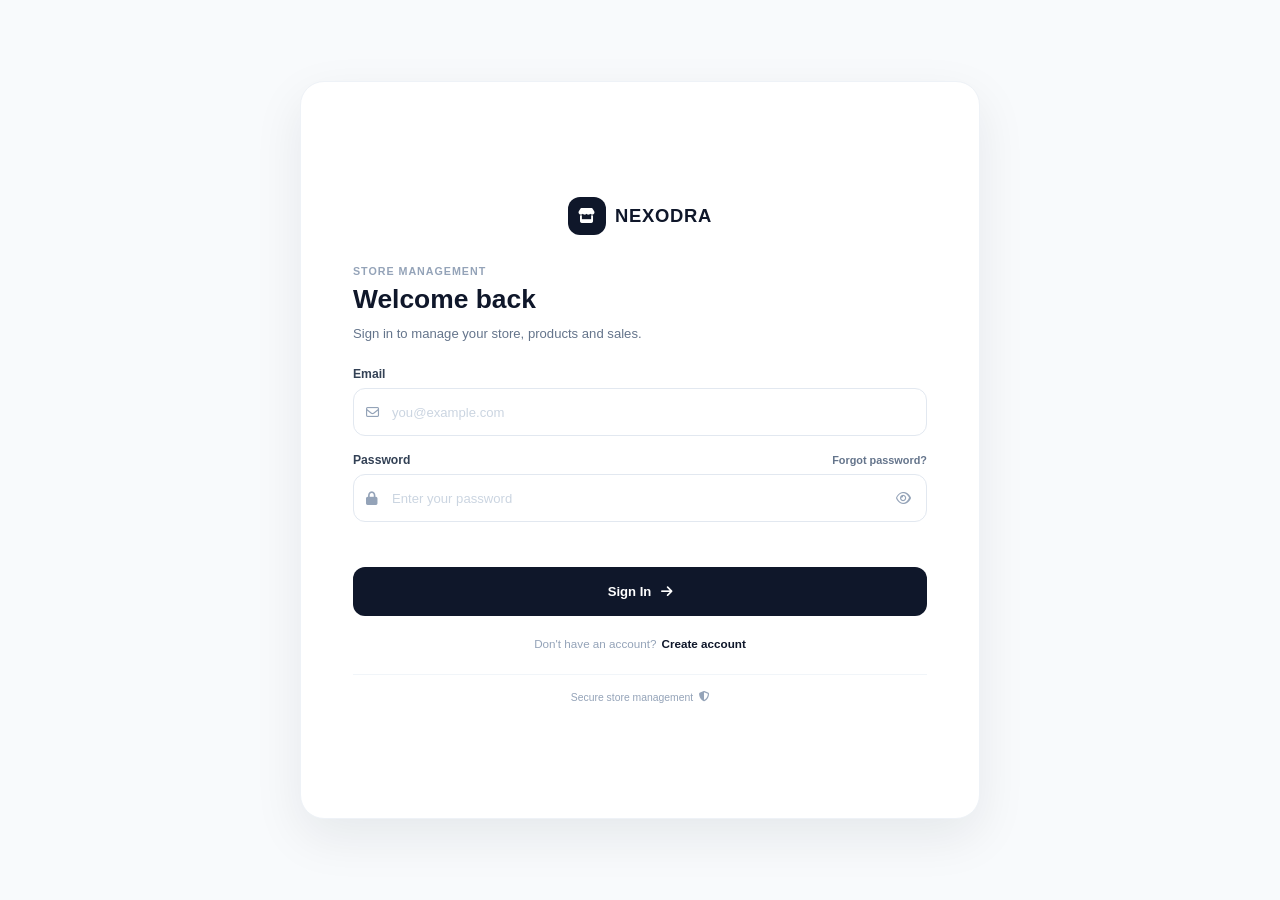
==== commit a396d07c: "Add files via upload" ====
--- a/index.html
+++ b/index.html
@@ -6,7 +6,22 @@
     <link rel="stylesheet" href="style.css">
     <!-- FontAwesome for icons -->
     <link rel="stylesheet" href="https://cdnjs.cloudflare.com/ajax/libs/font-awesome/6.4.0/css/all.min.css">
-
+   <!-- Google Fonts -->
+<link rel="preconnect" href="https://fonts.googleapis.com">
+<link rel="preconnect" href="https://fonts.gstatic.com" crossorigin>
+
+<link href="https://fonts.googleapis.com/css2?family=DM+Sans:wght@400;500;600;700;800&family=Space+Grotesk:wght@400;500;600;700&display=swap"
+    rel="stylesheet">
+
+<!-- Remix Icons -->
+<link href="https://cdn.jsdelivr.net/npm/remixicon@4.6.0/fonts/remixicon.css"
+    rel="stylesheet">
+
+<!-- Chart.js -->
+<script src="https://cdn.jsdelivr.net/npm/chart.js"></script>
+
+<!-- Chart.js Date Adapter -->
+<script src="https://cdn.jsdelivr.net/npm/date-fns@3.6.0/cdn.min.js"></script>
   <!-- Cropper.js CSS -->
 <link
     rel="stylesheet"
@@ -8366,53 +8381,404 @@
     class="screen"
 >
 
-        <button
-            type="button"
-            id="closeSalesOverview"
-            class="sales-overview-back-btn"
-        >
-
-            <i class="fa-solid fa-arrow-left"></i>
-
-        </button>
-
     <!-- Prepared dashboard content begins. NOTE: figures in this template are sample/demo values. -->
     <div class="sales-overview-dashboard">
-<!-- =================================
-                     STATISTICS CARDS
-                ================================== -->
-
-                <section class="stats-section" aria-label="Key performance metrics">
+
+   <div id="nexusDashboard" data-theme="light">
+
+    <!-- PASTE THE NEXUS dashboardContent BLOCK HERE -->
+
+
+            <!-- ==================================
+                 DASHBOARD CONTENT
+            =================================== -->
+
+            <div class="dashboard-content" id="dashboardContent">
+
+
+                <!-- ==================================
+                     DASHBOARD INTRO
+                =================================== -->
+
+                <section class="dashboard-intro">
+
+                    <div class="intro-left">
+
+                        <div class="eyebrow">
+
+                            <span class="eyebrow-line"></span>
+
+                            ANALYTICS OVERVIEW
+
+                            <span class="live-badge">
+                                <span></span>
+                                LIVE DATA
+                            </span>
+
+                        </div>
+
+
+                        <h1>
+                            Intelligence
+                            <span class="gradient-text">at a glance.</span>
+                        </h1>
+
+
+                        <p>
+                            Monitor your business performance,
+                            uncover patterns, and transform
+                            complex data into meaningful insights.
+                        </p>
+
+                    </div>
+
+
+                    <div class="intro-actions">
+
+                        <button class="secondary-button"
+                            id="exportButton">
+
+                            <i class="ri-download-2-line"></i>
+
+                            Export report
+
+                        </button>
+
+
+                        <button class="primary-button"
+                            id="refreshButton">
+
+                            <i class="ri-refresh-line"></i>
+
+                            Refresh data
+
+                        </button>
+
+                    </div>
+
+                </section>
+
+
+
+                <!-- ==================================
+                     DATE FILTER TOOLBAR
+                =================================== -->
+
+                <section class="filter-toolbar">
+
+                    <div class="filter-left">
+
+                        <div class="date-filter">
+
+                            <i class="ri-calendar-line"></i>
+
+                            <select id="dateRange">
+
+                                <option value="7">Last 7 days</option>
+
+                                <option value="30" selected>
+                                    Last 30 days
+                                </option>
+
+                                <option value="90">
+                                    Last 90 days
+                                </option>
+
+                                <option value="365">
+                                    Last 12 months
+                                </option>
+
+                            </select>
+
+                            <i class="ri-arrow-down-s-line"></i>
+
+                        </div>
+
+
+                        <div class="comparison-filter">
+
+                            <span>Compared to</span>
+
+                            <select id="comparisonRange">
+
+                                <option value="previous">
+                                    Previous period
+                                </option>
+
+                                <option value="year">
+                                    Previous year
+                                </option>
+
+                            </select>
+
+                        </div>
+
+                    </div>
+
+
+                    <div class="filter-right">
+
+                        <span class="last-updated">
+                            <i class="ri-time-line"></i>
+                            Updated just now
+                        </span>
+
+                        <button class="icon-button"
+                            id="filterButton"
+                            aria-label="More filters">
+
+                            <i class="ri-equalizer-2-line"></i>
+
+                        </button>
+
+                    </div>
+
+                </section>
+
+
+
+                <!-- ==================================
+                     KPI METRIC CARDS
+                =================================== -->
+
+                <section class="metrics-grid">
+
+
+                    <!-- REVENUE -->
+
+                    <article class="metric-card">
+
+                        <div class="metric-top">
+
+                            <div class="metric-label">
+                                <span class="metric-icon revenue-icon">
+                                    <i class="ri-wallet-3-line"></i>
+                                </span>
+
+                                Total Revenue
+                            </div>
+
+                            <button class="card-menu">
+                                <i class="ri-more-fill"></i>
+                            </button>
+
+                        </div>
+
+
+                        <div class="metric-value"
+                            id="totalRevenue">
+
+                            $284,592
+
+                        </div>
+
+
+                        <div class="metric-bottom">
+
+                            <div class="metric-change positive">
+                                <i class="ri-arrow-up-line"></i>
+                                18.42%
+                            </div>
+
+                            <span>vs previous period</span>
+
+                        </div>
+
+
+                        <div class="metric-sparkline">
+                            <canvas id="revenueSparkline"></canvas>
+                        </div>
+
+                    </article>
+
+
+
+                    <!-- USERS -->
+
+                    <article class="metric-card">
+
+                        <div class="metric-top">
+
+                            <div class="metric-label">
+
+                                <span class="metric-icon users-icon">
+                                    <i class="ri-user-3-line"></i>
+                                </span>
+
+                                Total Users
+
+                            </div>
+
+                            <button class="card-menu">
+                                <i class="ri-more-fill"></i>
+                            </button>
+
+                        </div>
+
+
+                        <div class="metric-value"
+                            id="totalUsers">
+
+                            48,294
+
+                        </div>
+
+
+                        <div class="metric-bottom">
+
+                            <div class="metric-change positive">
+                                <i class="ri-arrow-up-line"></i>
+                                12.86%
+                            </div>
+
+                            <span>vs previous period</span>
+
+                        </div>
+
+
+                        <div class="metric-sparkline">
+                            <canvas id="usersSparkline"></canvas>
+                        </div>
+
+                    </article>
+
+
+
+                    <!-- CONVERSIONS -->
+
+                    <article class="metric-card">
+
+                        <div class="metric-top">
+
+                            <div class="metric-label">
+
+                                <span class="metric-icon conversion-icon">
+                                    <i class="ri-focus-2-line"></i>
+                                </span>
+
+                                Conversion Rate
+
+                            </div>
+
+                            <button class="card-menu">
+                                <i class="ri-more-fill"></i>
+                            </button>
+
+                        </div>
+
+
+                        <div class="metric-value"
+                            id="conversionRate">
+
+                            4.82%
+
+                        </div>
+
+
+                        <div class="metric-bottom">
+
+                            <div class="metric-change positive">
+                                <i class="ri-arrow-up-line"></i>
+                                0.64%
+                            </div>
+
+                            <span>vs previous period</span>
+
+                        </div>
+
+
+                        <div class="metric-sparkline">
+                            <canvas id="conversionSparkline"></canvas>
+                        </div>
+
+                    </article>
+
+
+
+                    <!-- SESSIONS -->
+
+                    <article class="metric-card">
+
+                        <div class="metric-top">
+
+                            <div class="metric-label">
+
+                                <span class="metric-icon sessions-icon">
+                                    <i class="ri-pulse-line"></i>
+                                </span>
+
+                                Total Sessions
+
+                            </div>
+
+                            <button class="card-menu">
+                                <i class="ri-more-fill"></i>
+                            </button>
+
+                        </div>
+
+
+                        <div class="metric-value"
+                            id="totalSessions">
+
+                            126,847
+
+                        </div>
+
+
+                        <div class="metric-bottom">
+
+                            <div class="metric-change negative">
+                                <i class="ri-arrow-down-line"></i>
+                                2.14%
+                            </div>
+
+                            <span>vs previous period</span>
+
+                        </div>
+
+
+                        <div class="metric-sparkline">
+                            <canvas id="sessionsSparkline"></canvas>
+                        </div>
+
+                    </article>
+
+                </section>
+
+
+
+                <!-- ==================================
+                     REVENUE PERFORMANCE SECTION
+                =================================== -->
+
+                <section class="analytics-section">
 
 
                     <div class="section-heading">
 
                         <div>
 
-                            <h2>Performance overview</h2>
+                            <div class="section-eyebrow">
+                                PERFORMANCE
+                            </div>
+
+                            <h2>Revenue Analytics</h2>
+
+                            <p>
+                                Understand your revenue growth
+                                and financial performance.
+                            </p>
 
                         </div>
 
 
-                        <button
-                            class="period-selector"
-                            id="statsPeriod"
-                            type="button"
-                            data-period="7d"
-                        >
-
-                            <svg class="icon" viewBox="0 0 24 24" aria-hidden="true">
-                                <rect x="3" y="5" width="18" height="16" rx="2"/>
-                                <path d="M16 3v4"/>
-                                <path d="M8 3v4"/>
-                                <path d="M3 11h18"/>
-                            </svg>
-
-                            Last 7 days
-
-                            <svg class="icon" viewBox="0 0 24 24" aria-hidden="true">
-                                <path d="m7 10 5 5 5-5"/>
-                            </svg>
+                        <button class="text-button"
+                            data-page-link="revenue">
+
+                            Detailed analytics
+
+                            <i class="ri-arrow-right-line"></i>
 
                         </button>
 
@@ -8420,685 +8786,1010 @@
 
 
 
-                    <div class="stats-grid">
-
-
-                        <!-- REVENUE -->
-
-                        <article class="stat-card" data-stat="revenue">
-
-                            <div class="stat-card-top">
-
-                                <span class="stat-label">
-                                    Total revenue
+                    <div class="chart-grid revenue-grid">
+
+
+                        <!-- MAIN REVENUE CHART -->
+
+                        <article class="chart-card revenue-chart-card">
+
+                            <div class="chart-header">
+
+                                <div>
+
+                                    <h3>Revenue Overview</h3>
+
+                                    <span class="chart-subtitle">
+                                        Revenue performance over time
+                                    </span>
+
+                                </div>
+
+
+                                <div class="chart-controls">
+
+                                    <button class="chart-type-button active"
+                                        data-chart="revenue"
+                                        data-type="line">
+
+                                        <i class="ri-line-chart-line"></i>
+
+                                    </button>
+
+
+                                    <button class="chart-type-button"
+                                        data-chart="revenue"
+                                        data-type="bar">
+
+                                        <i class="ri-bar-chart-line"></i>
+
+                                    </button>
+
+                                </div>
+
+                            </div>
+
+
+                            <div class="chart-main-stat">
+
+                                <strong>$284,592</strong>
+
+                                <span class="positive">
+                                    <i class="ri-arrow-up-line"></i>
+                                    18.42%
                                 </span>
 
-                                <span class="stat-icon stat-icon-purple">
-
-                                    <svg class="icon" viewBox="0 0 24 24" aria-hidden="true">
-                                        <rect x="2" y="5" width="20" height="14" rx="3"/>
-                                        <circle cx="12" cy="12" r="3"/>
-                                        <path d="M6 9h.01"/>
-                                        <path d="M18 15h.01"/>
-                                    </svg>
-
+                            </div>
+
+
+                            <div class="chart-container revenue-chart-container">
+
+                                <canvas id="revenueChart"></canvas>
+
+                            </div>
+
+
+                            <div class="chart-footer">
+
+                                <div class="chart-legend">
+
+                                    <span class="legend-item">
+                                        <span class="legend-dot purple"></span>
+                                        This period
+                                    </span>
+
+                                    <span class="legend-item">
+                                        <span class="legend-dot gray"></span>
+                                        Previous period
+                                    </span>
+
+                                </div>
+
+
+                                <span class="chart-footer-note">
+                                    Values in USD
                                 </span>
 
                             </div>
 
-
-                            <div class="stat-value-row">
-
-                                <h3 class="stat-value" data-count="24850" data-prefix="$" data-format="currency">
-                                    $24,850
-                                </h3>
-
-                                <span class="stat-trend trend-up">
-
-                                    <svg class="icon" viewBox="0 0 24 24" aria-hidden="true">
-                                        <path d="m7 14 5-5 5 5"/>
-                                    </svg>
-
-                                    12.8%
-
+                        </article>
+
+
+
+                        <!-- REVENUE SOURCES -->
+
+                        <article class="chart-card revenue-source-card">
+
+                            <div class="chart-header">
+
+                                <div>
+
+                                    <h3>Revenue Sources</h3>
+
+                                    <span class="chart-subtitle">
+                                        Distribution by channel
+                                    </span>
+
+                                </div>
+
+
+                                <button class="card-menu">
+                                    <i class="ri-more-fill"></i>
+                                </button>
+
+                            </div>
+
+
+                            <div class="donut-chart-container">
+
+                                <canvas id="revenueSourceChart"></canvas>
+
+
+                                <div class="donut-center">
+
+                                    <span>Total Revenue</span>
+
+                                    <strong>$284.6K</strong>
+
+                                    <small>USD</small>
+
+                                </div>
+
+                            </div>
+
+
+                            <div class="source-legend"
+                                id="revenueSourceLegend">
+
+                            </div>
+
+                        </article>
+
+                    </div>
+
+                </section>
+
+
+
+                <!-- ==================================
+                     USER ANALYTICS
+                =================================== -->
+
+                <section class="analytics-section">
+
+                    <div class="section-heading">
+
+                        <div>
+
+                            <div class="section-eyebrow">
+                                AUDIENCE INTELLIGENCE
+                            </div>
+
+                            <h2>Audience Insights</h2>
+
+                            <p>
+                                Discover who interacts with your
+                                platform and how they behave.
+                            </p>
+
+                        </div>
+
+
+                        <button class="text-button"
+                            data-page-link="audience">
+
+                            Explore audience
+
+                            <i class="ri-arrow-right-line"></i>
+
+                        </button>
+
+                    </div>
+
+
+
+                    <div class="chart-grid audience-grid">
+
+
+                        <!-- USER ACTIVITY -->
+
+                        <article class="chart-card audience-chart-card">
+
+                            <div class="chart-header">
+
+                                <div>
+
+                                    <h3>User Activity</h3>
+
+                                    <span class="chart-subtitle">
+                                        Daily active users and new users
+                                    </span>
+
+                                </div>
+
+
+                                <select class="chart-select"
+                                    id="userActivityRange">
+
+                                    <option value="7">7 days</option>
+                                    <option value="30" selected>30 days</option>
+                                    <option value="90">90 days</option>
+
+                                </select>
+
+                            </div>
+
+
+                            <div class="chart-main-stat">
+
+                                <strong>32,481</strong>
+
+                                <span class="positive">
+                                    <i class="ri-arrow-up-line"></i>
+                                    14.8%
                                 </span>
 
                             </div>
 
 
-                            <p class="stat-comparison">
-                                <span class="comparison-muted">vs. previous period</span>
+                            <div class="chart-container">
+
+                                <canvas id="userActivityChart"></canvas>
+
+                            </div>
+
+
+                            <div class="chart-footer">
+
+                                <div class="chart-legend">
+
+                                    <span class="legend-item">
+                                        <span class="legend-dot purple"></span>
+                                        Active users
+                                    </span>
+
+                                    <span class="legend-item">
+                                        <span class="legend-dot cyan"></span>
+                                        New users
+                                    </span>
+
+                                </div>
+
+                            </div>
+
+                        </article>
+
+
+
+                        <!-- DEVICE DISTRIBUTION -->
+
+                        <article class="chart-card device-chart-card">
+
+                            <div class="chart-header">
+
+                                <div>
+
+                                    <h3>Device Distribution</h3>
+
+                                    <span class="chart-subtitle">
+                                        Users by device category
+                                    </span>
+
+                                </div>
+
+
+                                <button class="card-menu">
+                                    <i class="ri-more-fill"></i>
+                                </button>
+
+                            </div>
+
+
+                            <div class="device-chart-container">
+
+                                <canvas id="deviceChart"></canvas>
+
+                            </div>
+
+
+                            <div class="device-legend"
+                                id="deviceLegend">
+
+                            </div>
+
+                        </article>
+
+                    </div>
+
+                </section>
+
+
+
+                <!-- ==================================
+                     TRAFFIC ANALYTICS
+                =================================== -->
+
+                <section class="analytics-section">
+
+                    <div class="section-heading">
+
+                        <div>
+
+                            <div class="section-eyebrow">
+                                ACQUISITION
+                            </div>
+
+                            <h2>Traffic Intelligence</h2>
+
+                            <p>
+                                Analyze where your visitors
+                                originate and how they arrive.
                             </p>
 
-
-                            <div class="mini-chart mini-chart-purple">
-
-                                <canvas
-                                    class="sparkline"
-                                    id="revenueSparkline"
-                                    aria-label="Revenue trend chart"
-                                ></canvas>
+                        </div>
+
+
+                        <button class="text-button"
+                            data-page-link="traffic">
+
+                            Traffic reports
+
+                            <i class="ri-arrow-right-line"></i>
+
+                        </button>
+
+                    </div>
+
+
+
+                    <div class="chart-grid traffic-grid">
+
+
+                        <!-- TRAFFIC CHANNELS -->
+
+                        <article class="chart-card traffic-channel-card">
+
+                            <div class="chart-header">
+
+                                <div>
+
+                                    <h3>Traffic Channels</h3>
+
+                                    <span class="chart-subtitle">
+                                        Acquisition channel breakdown
+                                    </span>
+
+                                </div>
+
+                                <span class="chart-tag">
+                                    All channels
+                                </span>
 
                             </div>
 
+
+                            <div class="chart-container">
+
+                                <canvas id="trafficChart"></canvas>
+
+                            </div>
+
                         </article>
 
 
 
+                        <!-- TRAFFIC SOURCES TABLE -->
+
+                        <article class="chart-card traffic-table-card">
+
+                            <div class="chart-header">
+
+                                <div>
+
+                                    <h3>Top Traffic Sources</h3>
+
+                                    <span class="chart-subtitle">
+                                        Highest performing sources
+                                    </span>
+
+                                </div>
+
+                                <button class="card-menu">
+                                    <i class="ri-more-fill"></i>
+                                </button>
+
+                            </div>
+
+
+                            <div class="table-wrapper">
+
+                                <table class="analytics-table">
+
+                                    <thead>
+
+                                        <tr>
+
+                                            <th>Source</th>
+                                            <th>Visitors</th>
+                                            <th>Change</th>
+
+                                        </tr>
+
+                                    </thead>
+
+
+                                    <tbody id="trafficTableBody">
+
+                                    </tbody>
+
+                                </table>
+
+                            </div>
+
+
+                            <button class="table-footer-button"
+                                data-page-link="traffic">
+
+                                View all sources
+
+                                <i class="ri-arrow-right-line"></i>
+
+                            </button>
+
+                        </article>
+
+                    </div>
+
+                </section>
+
+
+
+                <!-- ==================================
+                     GEOGRAPHIC ANALYTICS
+                =================================== -->
+
+                <section class="analytics-section">
+
+                    <div class="section-heading">
+
+                        <div>
+
+                            <div class="section-eyebrow">
+                                GLOBAL REACH
+                            </div>
+
+                            <h2>Geographic Intelligence</h2>
+
+                            <p>
+                                Understand your audience's
+                                worldwide distribution.
+                            </p>
+
+                        </div>
+
+                    </div>
+
+
+
+                    <div class="chart-grid geography-grid">
+
+
+                        <!-- WORLD MAP -->
+
+                        <article class="chart-card world-map-card">
+
+                            <div class="chart-header">
+
+                                <div>
+
+                                    <h3>Global Audience Distribution</h3>
+
+                                    <span class="chart-subtitle">
+                                        Visitors across geographical regions
+                                    </span>
+
+                                </div>
+
+
+                                <span class="chart-tag">
+                                    Global
+                                </span>
+
+                            </div>
+
+
+                            <div class="world-map-container">
+
+                                <div class="map-placeholder"
+                                    id="worldMap">
+
+                                    <div class="map-glow"></div>
+
+                                    <div class="map-content">
+
+                                        <i class="ri-earth-line"></i>
+
+                                        <h4>Global Analytics Map</h4>
+
+                                        <p>
+                                            Geographic visualization
+                                            will be displayed here.
+                                        </p>
+
+                                    </div>
+
+                                </div>
+
+                            </div>
+
+                        </article>
+
+
+
+                        <!-- REGIONAL BREAKDOWN -->
+
+                        <article class="chart-card region-card">
+
+                            <div class="chart-header">
+
+                                <div>
+
+                                    <h3>Top Countries</h3>
+
+                                    <span class="chart-subtitle">
+                                        Visitors by country
+                                    </span>
+
+                                </div>
+
+                            </div>
+
+
+                            <div class="region-list"
+                                id="regionList">
+
+                            </div>
+
+                        </article>
+
+                    </div>
+
+                </section>
+
+
+
+                <!-- ==================================
+                     PRODUCT PERFORMANCE
+                =================================== -->
+
+                <section class="analytics-section">
+
+                    <div class="section-heading">
+
+                        <div>
+
+                            <div class="section-eyebrow">
+                                PRODUCT INTELLIGENCE
+                            </div>
+
+                            <h2>Product Performance</h2>
+
+                            <p>
+                                Identify your most valuable
+                                products and revenue drivers.
+                            </p>
+
+                        </div>
+
+
+                        <button class="text-button"
+                            data-page-link="products">
+
+                            Product analytics
+
+                            <i class="ri-arrow-right-line"></i>
+
+                        </button>
+
+                    </div>
+
+
+
+                    <div class="chart-grid product-grid">
+
+
+                        <!-- PRODUCT PERFORMANCE CHART -->
+
+                        <article class="chart-card product-chart-card">
+
+                            <div class="chart-header">
+
+                                <div>
+
+                                    <h3>Top Performing Products</h3>
+
+                                    <span class="chart-subtitle">
+                                        Revenue generated by product
+                                    </span>
+
+                                </div>
+
+
+                                <select class="chart-select"
+                                    id="productSort">
+
+                                    <option value="revenue">
+                                        By revenue
+                                    </option>
+
+                                    <option value="units">
+                                        By units sold
+                                    </option>
+
+                                </select>
+
+                            </div>
+
+
+                            <div class="chart-container">
+
+                                <canvas id="productChart"></canvas>
+
+                            </div>
+
+                        </article>
+
+
+
+                        <!-- PRODUCT TABLE -->
+
+                        <article class="chart-card product-table-card">
+
+                            <div class="chart-header">
+
+                                <div>
+
+                                    <h3>Product Rankings</h3>
+
+                                    <span class="chart-subtitle">
+                                        Performance leaderboard
+                                    </span>
+
+                                </div>
+
+                            </div>
+
+
+                            <div class="table-wrapper">
+
+                                <table class="analytics-table">
+
+                                    <thead>
+
+                                        <tr>
+
+                                            <th>Product</th>
+                                            <th>Sales</th>
+                                            <th>Revenue</th>
+
+                                        </tr>
+
+                                    </thead>
+
+
+                                    <tbody id="productTableBody">
+
+                                    </tbody>
+
+                                </table>
+
+                            </div>
+
+                        </article>
+
+                    </div>
+
+                </section>
+
+
+
+                <!-- ==================================
+                     CONVERSION FUNNEL
+                =================================== -->
+
+                <section class="analytics-section">
+
+                    <div class="section-heading">
+
+                        <div>
+
+                            <div class="section-eyebrow">
+                                CONVERSION INTELLIGENCE
+                            </div>
+
+                            <h2>Conversion Funnel</h2>
+
+                            <p>
+                                Track how users progress through
+                                your customer journey.
+                            </p>
+
+                        </div>
+
+                    </div>
+
+
+
+                    <article class="chart-card funnel-card">
+
+                        <div class="chart-header">
+
+                            <div>
+
+                                <h3>Customer Journey</h3>
+
+                                <span class="chart-subtitle">
+                                    From initial visit to completed purchase
+                                </span>
+
+                            </div>
+
+                            <span class="chart-tag">
+                                Conversion analysis
+                            </span>
+
+                        </div>
+
+
+                        <div class="funnel-container"
+                            id="conversionFunnel">
+
+                            <!-- Generated through app.js -->
+
+                        </div>
+
+
+                        <div class="funnel-footer">
+
+                            <div>
+
+                                <span>Overall conversion</span>
+
+                                <strong>4.82%</strong>
+
+                            </div>
+
+
+                            <div>
+
+                                <span>Total visitors</span>
+
+                                <strong>48,294</strong>
+
+                            </div>
+
+
+                            <div>
+
+                                <span>Completed purchases</span>
+
+                                <strong>2,329</strong>
+
+                            </div>
+
+                        </div>
+
+                    </article>
+
+                </section>
+
+
+
+                <!-- ==================================
+                     REAL TIME MONITOR
+                =================================== -->
+
+                <section class="analytics-section realtime-section">
+
+                    <div class="section-heading">
+
+                        <div>
+
+                            <div class="section-eyebrow">
+                                LIVE MONITORING
+                            </div>
+
+                            <h2>Real-Time Intelligence</h2>
+
+                            <p>
+                                Observe live platform activity
+                                and current user engagement.
+                            </p>
+
+                        </div>
+
+
+                        <div class="live-status">
+
+                            <span class="live-pulse"></span>
+
+                            LIVE MONITORING
+
+                        </div>
+
+                    </div>
+
+
+
+                    <div class="realtime-grid">
+
+
                         <!-- ACTIVE USERS -->
 
-                        <article class="stat-card" data-stat="users">
-
-                            <div class="stat-card-top">
-
-                                <span class="stat-label">
-                                    Active users
+                        <article class="chart-card realtime-users-card">
+
+                            <div class="realtime-card-heading">
+
+                                <div>
+
+                                    <span>ACTIVE USERS RIGHT NOW</span>
+
+                                    <i class="ri-radar-line"></i>
+
+                                </div>
+
+                            </div>
+
+
+                            <div class="realtime-big-number"
+                                id="activeUsersNow">
+
+                                1,284
+
+                            </div>
+
+
+                            <div class="realtime-change">
+                                <i class="ri-arrow-up-line"></i>
+                                Live activity
+                            </div>
+
+
+                            <div class="realtime-chart">
+
+                                <canvas id="realtimeChart"></canvas>
+
+                            </div>
+
+                        </article>
+
+
+
+                        <!-- ACTIVITY FEED -->
+
+                        <article class="chart-card activity-feed-card">
+
+                            <div class="chart-header">
+
+                                <div>
+
+                                    <h3>Live Activity Feed</h3>
+
+                                    <span class="chart-subtitle">
+                                        Recent platform events
+                                    </span>
+
+                                </div>
+
+                                <span class="live-badge">
+                                    <span></span>
+                                    LIVE
                                 </span>
 
-                                <span class="stat-icon stat-icon-cyan">
-
-                                    <svg class="icon" viewBox="0 0 24 24" aria-hidden="true">
-                                        <path d="M16 21v-2a4 4 0 0 0-4-4H8a4 4 0 0 0-4 4v2"/>
-                                        <circle cx="10" cy="7" r="4"/>
-                                        <path d="M20 21v-2a4 4 0 0 0-3-3.87"/>
-                                        <path d="M16 3.13a4 4 0 0 1 0 7.75"/>
-                                    </svg>
-
-                                </span>
-
                             </div>
 
 
-                            <div class="stat-value-row">
-
-                                <h3 class="stat-value" data-count="8420" data-format="number">
-                                    8,420
-                                </h3>
-
-                                <span class="stat-trend trend-up">
-
-                                    <svg class="icon" viewBox="0 0 24 24" aria-hidden="true">
-                                        <path d="m7 14 5-5 5 5"/>
-                                    </svg>
-
-                                    8.2%
-
-                                </span>
+                            <div class="activity-feed"
+                                id="activityFeed">
+
+                                <!-- Generated through app.js -->
 
                             </div>
 
-
-                            <p class="stat-comparison">
-                                <span class="comparison-muted">vs. previous period</span>
+                        </article>
+
+
+                    </div>
+
+                </section>
+
+
+
+                <!-- ==================================
+                     PERFORMANCE SUMMARY
+                =================================== -->
+
+                <section class="analytics-section">
+
+                    <div class="section-heading">
+
+                        <div>
+
+                            <div class="section-eyebrow">
+                                BUSINESS INTELLIGENCE
+                            </div>
+
+                            <h2>Performance Summary</h2>
+
+                            <p>
+                                Key indicators that define
+                                your overall business health.
                             </p>
 
-
-                            <div class="mini-chart mini-chart-cyan">
-
-                                <canvas
-                                    class="sparkline"
-                                    id="usersSparkline"
-                                    aria-label="Active users trend chart"
-                                ></canvas>
-
+                        </div>
+
+                    </div>
+
+
+
+                    <div class="summary-grid">
+
+
+                        <article class="summary-card">
+
+                            <div class="summary-icon purple-bg">
+                                <i class="ri-time-line"></i>
                             </div>
 
+                            <span>Average Session Duration</span>
+
+                            <strong>04:32</strong>
+
+                            <small class="positive">
+                                +8.24% compared to previous period
+                            </small>
+
                         </article>
 
 
-
-                        <!-- CONVERSION RATE -->
-
-                        <article class="stat-card" data-stat="conversion">
-
-                            <div class="stat-card-top">
-
-                                <span class="stat-label">
-                                    Conversion rate
-                                </span>
-
-                                <span class="stat-icon stat-icon-green">
-
-                                    <svg class="icon" viewBox="0 0 24 24" aria-hidden="true">
-                                        <path d="M3 17 9 11l4 4 8-8"/>
-                                        <path d="M15 7h6v6"/>
-                                    </svg>
-
-                                </span>
-
+                        <article class="summary-card">
+
+                            <div class="summary-icon cyan-bg">
+                                <i class="ri-user-follow-line"></i>
                             </div>
 
-
-                            <div class="stat-value-row">
-
-                                <h3 class="stat-value" data-count="3.62" data-suffix="%" data-decimals="2">
-                                    3.62%
-                                </h3>
-
-                                <span class="stat-trend trend-up">
-
-                                    <svg class="icon" viewBox="0 0 24 24" aria-hidden="true">
-                                        <path d="m7 14 5-5 5 5"/>
-                                    </svg>
-
-                                    4.6%
-
-                                </span>
-
+                            <span>Returning Visitors</span>
+
+                            <strong>62.8%</strong>
+
+                            <small class="positive">
+                                +4.12% compared to previous period
+                            </small>
+
+                        </article>
+
+
+                        <article class="summary-card">
+
+                            <div class="summary-icon orange-bg">
+                                <i class="ri-eye-line"></i>
                             </div>
 
-
-                            <p class="stat-comparison">
-                                <span class="comparison-muted">vs. previous period</span>
-                            </p>
-
-
-                            <div class="mini-chart mini-chart-green">
-
-                                <canvas
-                                    class="sparkline"
-                                    id="conversionSparkline"
-                                    aria-label="Conversion rate trend chart"
-                                ></canvas>
-
+                            <span>Pages Per Session</span>
+
+                            <strong>5.42</strong>
+
+                            <small class="positive">
+                                +2.67% compared to previous period
+                            </small>
+
+                        </article>
+
+
+                        <article class="summary-card">
+
+                            <div class="summary-icon green-bg">
+                                <i class="ri-shopping-bag-line"></i>
                             </div>
 
+                            <span>Average Order Value</span>
+
+                            <strong>$122.40</strong>
+
+                            <small class="positive">
+                                +6.83% compared to previous period
+                            </small>
+
                         </article>
 
 
-
-                        <!-- ENGAGEMENT -->
-
-                        <article class="stat-card" data-stat="engagement">
-
-                            <div class="stat-card-top">
-
-                                <span class="stat-label">
-                                    Engagement
-                                </span>
-
-                                <span class="stat-icon stat-icon-orange">
-
-                                    <svg class="icon" viewBox="0 0 24 24" aria-hidden="true">
-                                        <path d="M12 21s-8-4.5-8-11a4.5 4.5 0 0 1 8-2.9A4.5 4.5 0 0 1 20 10c0 6.5-8 11-8 11Z"/>
-                                    </svg>
-
-                                </span>
-
-                            </div>
-
-
-                            <div class="stat-value-row">
-
-                                <h3 class="stat-value" data-count="68.4" data-suffix="%" data-decimals="1">
-                                    68.4%
-                                </h3>
-
-                                <span class="stat-trend trend-down">
-
-                                    <svg class="icon" viewBox="0 0 24 24" aria-hidden="true">
-                                        <path d="m7 10 5 5 5-5"/>
-                                    </svg>
-
-                                    1.2%
-
-                                </span>
-
-                            </div>
-
-
-                            <p class="stat-comparison">
-                                <span class="comparison-muted">vs. previous period</span>
-                            </p>
-
-
-                            <div class="mini-chart mini-chart-orange">
-
-                                <canvas
-                                    class="sparkline"
-                                    id="engagementSparkline"
-                                    aria-label="Engagement trend chart"
-                                ></canvas>
-
-                            </div>
-
-                        </article>
-
-
                     </div>
 
                 </section>
 
-
-
-                <!-- =================================
-                     ANALYTICS GRID
-                ================================== -->
-
-                <section class="analytics-section" id="analytics">
-
-
-                    <div class="analytics-grid">
-
-
-                        <!-- MAIN ANALYTICS CHART -->
-
-                        <article class="panel revenue-panel">
-
-
-                            <div class="panel-header">
-
-                                <div>
-
-                                    <div class="panel-title-row">
-
-                                        <h2>Revenue analytics</h2>
-
-                                        <span class="chart-live-badge">
-                                            <span></span>
-                                            Updated
-                                        </span>
-
-                                    </div>
-
-                                    <p class="panel-description">
-                                        Track your financial performance over time.
-                                    </p>
-
-                                </div>
-
-
-                                <button
-                                    class="icon-button panel-menu-button"
-                                    data-menu="revenue"
-                                    type="button"
-                                    aria-label="Revenue chart options"
-                                >
-
-                                    <svg class="icon" viewBox="0 0 24 24" aria-hidden="true">
-                                        <circle cx="5" cy="12" r="1"/>
-                                        <circle cx="12" cy="12" r="1"/>
-                                        <circle cx="19" cy="12" r="1"/>
-                                    </svg>
-
-                                </button>
-
-                            </div>
-
-
-
-                            <div class="revenue-summary">
-
-                                <div class="revenue-summary-main">
-
-                                    <span class="summary-overline">
-                                        TOTAL REVENUE
-                                    </span>
-
-                                    <div class="revenue-number" id="totalRevenueDisplay">
-    <span>$</span>0<span class="revenue-decimal">.00</span>
-</div>
-
-                                </div>
-
-
-                                <div class="revenue-summary-change">
-
-                                    <span class="change-pill">
-
-                                        <svg class="icon" viewBox="0 0 24 24" aria-hidden="true">
-                                            <path d="m7 14 5-5 5 5"/>
-                                        </svg>
-
-                                        12.8%
-
-                                    </span>
-
-                                    <span class="change-caption">
-                                        growth
-                                    </span>
-
-                                </div>
-
-                            </div>
-
-
-
-                            <div class="chart-legend">
-
-                                <span class="legend-item">
-
-                                    <span class="legend-dot legend-dot-purple"></span>
-
-                                    Revenue
-
-                                </span>
-
-                                <span class="legend-item">
-
-                                    <span class="legend-dot legend-dot-cyan"></span>
-
-                                    Previous period
-
-                                </span>
-
-
-                                <div class="chart-period-controls" role="group" aria-label="Chart time range">
-
-                                    <button
-                                        class="chart-period-button"
-                                        data-range="7d"
-                                        type="button"
-                                    >
-                                        7D
-                                    </button>
-
-                                    <button
-                                        class="chart-period-button active"
-                                        data-range="30d"
-                                        type="button"
-                                    >
-                                        30D
-                                    </button>
-
-                                    <button
-                                        class="chart-period-button"
-                                        data-range="90d"
-                                        type="button"
-                                    >
-                                        90D
-                                    </button>
-
-                                    <button
-                                        class="chart-period-button"
-                                        data-range="1y"
-                                        type="button"
-                                    >
-                                        1Y
-                                    </button>
-
-                                </div>
-
-                            </div>
-
-
-
-                            <div class="main-chart-container">
-
-                                <div class="chart-y-axis" aria-hidden="true">
-
-                                    <span>$30k</span>
-
-                                    <span>$20k</span>
-
-                                    <span>$10k</span>
-
-                                    <span>$0</span>
-
-                                </div>
-
-
-                                <div class="main-chart-plot">
-
-                                    <div class="chart-grid-lines" aria-hidden="true">
-
-                                        <span></span>
-                                        <span></span>
-                                        <span></span>
-                                        <span></span>
-
-                                    </div>
-
-
-                                    <canvas
-                                        id="revenueChart"
-                                        class="main-chart-canvas"
-                                        role="img"
-                                        aria-label="Revenue analytics chart showing revenue and previous period"
-                                    ></canvas>
-
-
-                                    <div
-                                        class="chart-tooltip"
-                                        id="chartTooltip"
-                                        aria-hidden="true"
-                                    >
-
-                                        <span class="tooltip-date">
-                                            Oct 12
-                                        </span>
-
-                                        <strong class="tooltip-value">
-                                            $24,850
-                                        </strong>
-
-                                    </div>
-
-                                </div>
-
-                            </div>
-
-
-                            <div class="chart-x-axis" id="chartXAxis" aria-hidden="true">
-
-                                <span>Oct 01</span>
-                                <span>Oct 05</span>
-                                <span>Oct 10</span>
-                                <span>Oct 15</span>
-                                <span>Oct 20</span>
-                                <span>Oct 25</span>
-                                <span>Oct 30</span>
-
-                            </div>
-
-
-                        </article>
-
-
-
-                        <!-- TRAFFIC SOURCES -->
-
-                        <article class="panel traffic-panel" id="audience">
-
-
-                            <div class="panel-header">
-
-                                <div>
-
-                                    <h2>Traffic sources</h2>
-
-                                    <p class="panel-description">
-                                        Where your visitors come from.
-                                    </p>
-
-                                </div>
-
-
-                                <button
-                                    class="icon-button panel-menu-button"
-                                    data-menu="traffic"
-                                    type="button"
-                                    aria-label="Traffic source options"
-                                >
-
-                                    <svg class="icon" viewBox="0 0 24 24" aria-hidden="true">
-                                        <circle cx="5" cy="12" r="1"/>
-                                        <circle cx="12" cy="12" r="1"/>
-                                        <circle cx="19" cy="12" r="1"/>
-                                    </svg>
-
-                                </button>
-
-                            </div>
-
-
-
-                            <div class="traffic-total">
-
-                                <div>
-
-                                    <span class="summary-overline">
-                                        TOTAL VISITORS
-                                    </span>
-
-                                    <h3>18,462</h3>
-
-                                </div>
-
-
-                                <span class="stat-trend trend-up">
-
-                                    <svg class="icon" viewBox="0 0 24 24" aria-hidden="true">
-                                        <path d="m7 14 5-5 5 5"/>
-                                    </svg>
-
-                                    9.4%
-
-                                </span>
-
-                            </div>
-
-
-
-                            <div class="donut-chart-container">
-
-                                <div
-                                    class="donut-chart"
-                                    id="trafficDonut"
-                                    role="img"
-                                    aria-label="Traffic sources distribution chart"
-                                >
-
-                                    <div class="donut-center">
-
-                                        <span class="donut-center-label">
-                                            TOTAL
-                                        </span>
-
-                                        <strong>18.4k</strong>
-
-                                        <span class="donut-center-caption">
-                                            visitors
-                                        </span>
-
-                                    </div>
-
-                                </div>
-
-                            </div>
-
-
-
-                            <div class="traffic-legend">
-
-
-                                <div class="traffic-source-row">
-
-                                    <span class="traffic-source-name">
-
-                                        <span class="source-dot source-purple"></span>
-
-                                        Organic search
-
-                                    </span>
-
-                                    <div class="traffic-source-data">
-
-                                        <strong>42%</strong>
-
-                                        <span>7,754</span>
-
-                                    </div>
-
-                                </div>
-
-
-
-                                <div class="traffic-source-row">
-
-                                    <span class="traffic-source-name">
-
-                                        <span class="source-dot source-cyan"></span>
-
-                                        Direct
-
-                                    </span>
-
-                                    <div class="traffic-source-data">
-
-                                        <strong>28%</strong>
-
-                                        <span>5,169</span>
-
-                                    </div>
-
-                                </div>
-
-
-
-                                <div class="traffic-source-row">
-
-                                    <span class="traffic-source-name">
-
-                                        <span class="source-dot source-pink"></span>
-
-                                        Social media
-
-                                    </span>
-
-                                    <div class="traffic-source-data">
-
-                                        <strong>18%</strong>
-
-                                        <span>3,323</span>
-
-                                    </div>
-
-                                </div>
-
-
-
-                                <div class="traffic-source-row">
-
-                                    <span class="traffic-source-name">
-
-                                        <span class="source-dot source-orange"></span>
-
-                                        Referrals
-
-                                    </span>
-
-                                    <div class="traffic-source-data">
-
-                                        <strong>12%</strong>
-
-                                        <span>2,216</span>
-
-                                    </div>
-
-                                </div>
-
-
-                            </div>
-
-
-                            <button
-                                class="text-action"
-                                id="trafficDetailsButton"
-                                type="button"
-                            >
-
-                                View traffic details
-
-                                <svg class="icon" viewBox="0 0 24 24" aria-hidden="true">
-                                    <path d="M5 12h14"/>
-                                    <path d="m12 5 7 7-7 7"/>
-                                </svg>
-
-                            </button>
-
-
-                        </article>
+        </div>                
+
+    </div>
 
                 <!-- =========================================
      SALES OVERVIEW — SALES HISTORY PANEL
@@ -9149,9 +9840,6 @@
 
 
                 </section>
-
-    </div>
-</section>
 <!-- END NEXODRA SALES OVERVIEW -->
 
  
@@ -10775,6 +11463,40 @@
             
 </main>
 
+  <!-- ==========================================
+         NOTIFICATION TOAST
+    =========================================== -->
+
+    <div class="toast-container"
+        id="toastContainer">
+
+    </div>
+
+
+
+    <!-- ==========================================
+         MODAL OVERLAY
+    =========================================== -->
+
+    <div class="modal-overlay"
+        id="modalOverlay">
+
+        <div class="modal-content"
+            id="modalContent">
+
+            <button class="modal-close"
+                id="modalClose">
+
+                <i class="ri-close-line"></i>
+
+            </button>
+
+            <div id="modalBody"></div>
+
+        </div>
+
+    </div>
+
 <!-- =========================================
      NEXODRA FOUNDER ENVIRONMENT
      BRICK 1 — HTML STRUCTURE
@@ -11963,8 +12685,50 @@
 
 <script src="https://cdnjs.cloudflare.com/ajax/libs/cropperjs/1.6.2/cropper.min.js"></script>
 
-      
+   <!-- ==========================================
+         NOTIFICATION TOAST
+    =========================================== -->
+
+    <div class="toast-container"
+        id="toastContainer">
+
+    </div>
+
+
+
+    <!-- ==========================================
+         MODAL OVERLAY
+    =========================================== -->
+
+    <div class="modal-overlay"
+        id="modalOverlay">
+
+        <div class="modal-content"
+            id="modalContent">
+
+            <button class="modal-close"
+                id="modalClose">
+
+                <i class="ri-close-line"></i>
+
+            </button>
+
+            <div id="modalBody"></div>
+
+        </div>
+
+    </div>
+
+
+
+    <!-- ==========================================
+         JAVASCRIPT
+    =========================================== -->
+
+
     <script src="app.js"></script>
+   
+    
                   
 </body>
   
--- a/style.css
+++ b/style.css
@@ -8766,7 +8766,9 @@
 .auth-screen {
     position: fixed;
     inset: 0;
-    z-index: 9999;
+    z-index: 10002;
+    height: 100vh;
+    height: 100dvh;
 
     display: flex;
     align-items: center;
@@ -8783,6 +8785,63 @@
 
     overflow-y: auto;
 }
+
+
+/* =========================================
+   NEXODRA — AUTH CARD SIZE OVERRIDE
+   Targets the exact login card in index.html
+========================================= */
+
+#authScreen > .auth-card {
+    width: min(92vw, 680px) !important;
+    max-width: 680px !important;
+
+    min-height: min(82dvh, 760px);
+
+    height: auto;
+
+    margin: auto;
+    padding: clamp(28px, 5vw, 52px);
+
+    box-sizing: border-box;
+
+    display: flex;
+    flex-direction: column;
+    justify-content: center;
+
+    overflow-y: auto;
+}
+
+/* Phones */
+@media (max-width: 600px) {
+
+    #authScreen > .auth-card {
+        width: 100% !important;
+        max-width: none !important;
+
+        min-height: 100vh;
+        min-height: 100dvh;
+
+        margin: 0;
+        padding: 28px 22px;
+
+        border-radius: 0;
+        border: none;
+        box-shadow: none;
+    }
+
+}
+
+/* Short landscape screens */
+@media (max-height: 500px) {
+
+    #authScreen > .auth-card {
+        min-height: auto;
+        margin: 12px auto;
+    }
+
+}
+
 
 
 /* =========================================
@@ -24764,2020 +24823,3510 @@
     display: block;
 }
 
-
-
-
-/* =========================================
-   PERFORMANCE OVERVIEW SCREEN 
-========================================= */
-
-.section-heading {
-    display: flex;
-    align-items: center;
+/* ==========================================================
+   NEXUS ANALYTICS — ISOLATED THEME
+   Light mode by default; dark mode available.
+   All dashboard styling is scoped to #nexusDashboard.
+========================================================== */
+
+#nexusDashboard {
+    --bg-primary: #f5f7fc;
+    --bg-secondary: #eef2f8;
+    --bg-tertiary: #e7ecf5;
+
+    --surface: #ffffff;
+    --surface-light: #f8faff;
+    --surface-hover: #eef2fb;
+
+    --border: rgba(30, 41, 59, 0.11);
+    --border-hover: rgba(30, 41, 59, 0.22);
+
+    --purple: #8b5cf6;
+    --purple-light: #7c3aed;
+    --purple-dark: #6d28d9;
+
+    --cyan: #0891b2;
+    --blue: #3b82f6;
+    --green: #059669;
+    --orange: #d97706;
+    --red: #dc2626;
+    --pink: #db2777;
+
+    --text-primary: #172033;
+    --text-secondary: #526078;
+    --text-muted: #7b879a;
+
+    --success-bg: rgba(5, 150, 105, 0.10);
+    --danger-bg: rgba(220, 38, 38, 0.09);
+
+    --radius-sm: 8px;
+    --radius-md: 12px;
+    --radius-lg: 17px;
+    --radius-xl: 22px;
+
+    --transition: 0.3s ease;
+
+    --shadow: 0 10px 35px rgba(30, 41, 59, 0.07);
+    --glow-purple: 0 0 25px rgba(139, 92, 246, 0.10);
+
+    color: var(--text-primary);
+    background: var(--bg-primary);
+    color-scheme: light;
+    min-width: 0;
+}
+
+/* DARK THEME */
+#nexusDashboard[data-theme="dark"] {
+    --bg-primary: #080b14;
+    --bg-secondary: #0c1020;
+    --bg-tertiary: #101629;
+
+    --surface: #111728;
+    --surface-light: #151d31;
+    --surface-hover: #1a2339;
+
+    --border: rgba(148, 163, 184, 0.10);
+    --border-hover: rgba(148, 163, 184, 0.22);
+
+    --purple-light: #a78bfa;
+    --cyan: #22d3ee;
+    --green: #10b981;
+    --orange: #f59e0b;
+    --red: #f87171;
+
+    --text-primary: #f1f5f9;
+    --text-secondary: #a1acc0;
+    --text-muted: #64748b;
+
+    --success-bg: rgba(16, 185, 129, 0.12);
+    --danger-bg: rgba(248, 113, 113, 0.12);
+
+    --shadow: 0 10px 35px rgba(0, 0, 0, 0.18);
+    --glow-purple: 0 0 25px rgba(139, 92, 246, 0.14);
+
+    color-scheme: dark;
+}
+
+/*
+   IMPORTANT:
+   Put the NEXUS dashboard-specific CSS rules inside this scope.
+   Use the original sections 08–32, including all responsive
+   media queries and animations.
+*/
+@scope (#nexusDashboard) {
+
+    /* DASHBOARD BASE */
+    .dashboard-content {
+        background: var(--bg-primary);
+        color: var(--text-primary);
+    }
+
+    /* LIGHT THEME SURFACES */
+    .metric-card,
+    .chart-card,
+    .summary-card {
+        background: var(--surface);
+        color: var(--text-primary);
+        border-color: var(--border);
+        box-shadow: var(--shadow);
+    }
+
+    .metric-card:hover,
+    .chart-card:hover,
+    .summary-card:hover {
+        border-color: rgba(139, 92, 246, 0.32);
+    }
+
+    .filter-toolbar,
+    .date-filter,
+    .chart-controls,
+    .chart-tag,
+    .secondary-button,
+    .table-footer-button {
+        background: var(--surface-light);
+        color: var(--text-secondary);
+        border-color: var(--border);
+    }
+
+    .date-filter select,
+    .comparison-filter select,
+    .chart-select {
+        color: var(--text-secondary);
+    }
+
+    .date-filter select option,
+    .comparison-filter select option,
+    .chart-select option {
+        background: var(--surface);
+        color: var(--text-primary);
+    }
+
+    .chart-type-button {
+        color: var(--text-muted);
+    }
+
+    .chart-type-button.active {
+        background: rgba(139, 92, 246, 0.14);
+        color: var(--purple-light);
+    }
+
+    .chart-type-button:hover,
+    .secondary-button:hover,
+    .card-menu:hover {
+        color: var(--purple-light);
+    }
+
+    .analytics-table th {
+        color: var(--text-muted);
+        border-color: var(--border);
+    }
+
+    .analytics-table td {
+        color: var(--text-secondary);
+        border-color: var(--border);
+    }
+
+    .analytics-table tbody tr:hover {
+        background: var(--surface-hover);
+    }
+
+    .table-source {
+        color: var(--text-primary);
+    }
+
+    .region-bar,
+    .funnel-bar-track {
+        background: var(--bg-tertiary);
+    }
+
+    .realtime-users-card {
+        background:
+            radial-gradient(
+                ellipse at 50% 100%,
+                rgba(139, 92, 246, 0.10),
+                transparent 60%
+            ),
+            var(--surface);
+    }
+
+    .activity-item {
+        border-color: var(--border);
+    }
+
+    .activity-description {
+        color: var(--text-secondary);
+    }
+
+    .activity-description strong {
+        color: var(--text-primary);
+    }
+
+    .toast {
+        background: var(--surface);
+        color: var(--text-primary);
+        border-color: var(--border-hover);
+        box-shadow: var(--shadow);
+    }
+
+    .toast span {
+        color: var(--text-primary);
+    }
+
+    .modal-content {
+        background: var(--surface);
+        color: var(--text-primary);
+        border-color: var(--border-hover);
+    }
+
+    .modal-close {
+        background: var(--surface-hover);
+        color: var(--text-secondary);
+    }
+
+    .skeleton {
+        background:
+            linear-gradient(
+                90deg,
+                var(--bg-tertiary) 25%,
+                var(--surface-hover) 50%,
+                var(--bg-tertiary) 75%
+            );
+        background-size: 200% 100%;
+    }
+
+    ::selection {
+        background: rgba(139, 92, 246, 0.25);
+        color: var(--text-primary);
+    }
+
+    /* DARK THEME SURFACE RESTORATION */
+    #nexusDashboard[data-theme="dark"] .metric-card {
+        background: linear-gradient(145deg, #141c2f, #0e1321);
+    }
+
+    #nexusDashboard[data-theme="dark"] .chart-card {
+        background: linear-gradient(145deg, #131b2d, #0e1320);
+    }
+
+    #nexusDashboard[data-theme="dark"] .summary-card {
+        background: rgba(17, 24, 39, 0.7);
+    }
+
+    #nexusDashboard[data-theme="dark"] .realtime-users-card {
+        background:
+            radial-gradient(
+                ellipse at 50% 100%,
+                rgba(139, 92, 246, 0.13),
+                transparent 60%
+            ),
+            linear-gradient(145deg, #141b31, #101629);
+    }
+
+    #nexusDashboard[data-theme="dark"] .filter-toolbar,
+    #nexusDashboard[data-theme="dark"] .date-filter,
+    #nexusDashboard[data-theme="dark"] .chart-controls,
+    #nexusDashboard[data-theme="dark"] .chart-tag,
+    #nexusDashboard[data-theme="dark"] .secondary-button,
+    #nexusDashboard[data-theme="dark"] .table-footer-button {
+        background: rgba(255, 255, 255, 0.035);
+    }
+
+    #nexusDashboard[data-theme="dark"] .toast {
+        background: #182238;
+    }
+
+    #nexusDashboard[data-theme="dark"] .modal-content {
+        background: linear-gradient(145deg, #182238, #0d1423);
+    }
+
+    #nexusDashboard[data-theme="dark"] .region-bar,
+    #nexusDashboard[data-theme="dark"] .funnel-bar-track {
+        background: rgba(255, 255, 255, 0.06);
+    }
+
+    /* Keep all original responsive rules inside this scope. */
+}
+
+/* ==========================================================
+   06. BUTTONS
+========================================================== */
+
+.icon-button {
+
+    width: 37px;
+    height: 37px;
+
+    display: inline-flex;
+
+    align-items: center;
+    justify-content: center;
+
+    border: 1px solid transparent;
+
+    border-radius: 9px;
+
+    background: transparent;
+
+    color: var(--text-secondary);
+
+    font-size: 17px;
+
+    transition: var(--transition);
+
+}
+
+.icon-button:hover {
+
+    color: white;
+
+    background: rgba(255, 255, 255, 0.06);
+
+    border-color: var(--border-hover);
+
+}
+
+.primary-button {
+
+    display: inline-flex;
+
+    align-items: center;
+    justify-content: center;
+
+    gap: 9px;
+
+    padding: 11px 16px;
+
+    border: 1px solid rgba(167, 139, 250, 0.3);
+
+    border-radius: 9px;
+
+    background:
+        linear-gradient(
+            135deg,
+            #8b5cf6,
+            #6d4ae8
+        );
+
+    color: white;
+
+    font-size: 11px;
+
+    font-weight: 700;
+
+    box-shadow:
+        0 5px 20px rgba(139, 92, 246, 0.22);
+
+    transition: var(--transition);
+
+}
+
+.primary-button:hover {
+
+    transform: translateY(-2px);
+
+    box-shadow:
+        0 8px 28px rgba(139, 92, 246, 0.4);
+
+}
+
+.secondary-button {
+
+    display: inline-flex;
+
+    align-items: center;
+    justify-content: center;
+
+    gap: 9px;
+
+    padding: 11px 15px;
+
+    border: 1px solid var(--border-hover);
+
+    border-radius: 9px;
+
+    background: rgba(255, 255, 255, 0.025);
+
+    color: var(--text-secondary);
+
+    font-size: 11px;
+
+    font-weight: 600;
+
+    transition: var(--transition);
+
+}
+
+.secondary-button:hover {
+
+    background: rgba(255, 255, 255, 0.07);
+
+    color: white;
+
+    border-color: rgba(139, 92, 246, 0.4);
+
+}
+
+/* ==========================================================
+   08. DASHBOARD INTRO
+========================================================== */
+
+.dashboard-intro {
+
+    display: flex;
+
+    align-items: flex-end;
+
     justify-content: space-between;
-    gap: 20px;
-
-    width: 100%;
-    margin-bottom: 24px;
-}
-
-/* Heading container */
-
-.section-heading > div {
-    display: flex;
-    flex-direction: column;
+
+    gap: 25px;
+
+    padding: 27px 0 28px;
+
+    animation: fadeUp 0.6s ease both;
+
+}
+
+.eyebrow {
+
+    display: flex;
+
+    align-items: center;
+
+    gap: 9px;
+
+    margin-bottom: 15px;
+
+    color: var(--purple-light);
+
+    font-size: 9px;
+
+    font-weight: 800;
+
+    letter-spacing: 1.8px;
+
+}
+
+.eyebrow-line {
+
+    width: 20px;
+    height: 2px;
+
+    background: var(--purple);
+
+    border-radius: 5px;
+
+}
+
+.live-badge {
+
+    display: inline-flex;
+
+    align-items: center;
+
+    gap: 6px;
+
+    padding: 5px 8px;
+
+    border: 1px solid rgba(16, 185, 129, 0.17);
+
+    background: rgba(16, 185, 129, 0.07);
+
+    color: #34d399;
+
+    border-radius: 5px;
+
+    font-size: 8px;
+
+    letter-spacing: 0.7px;
+
+    font-weight: 800;
+
+}
+
+.live-badge span {
+
+    width: 5px;
+    height: 5px;
+
+    border-radius: 50%;
+
+    background: var(--green);
+
+    box-shadow: 0 0 8px var(--green);
+
+    animation: liveBlink 1.5s infinite;
+
+}
+
+.dashboard-intro h1 {
+
+    font-family: var(--font-heading);
+
+    font-size: clamp(27px, 3vw, 39px);
+
+    letter-spacing: -1.8px;
+
+    font-weight: 700;
+
+    line-height: 1.2;
+
+}
+
+.gradient-text {
+
+    background:
+        linear-gradient(
+            100deg,
+            #a78bfa,
+            #818cf8,
+            #22d3ee
+        );
+
+    background-clip: text;
+
+    -webkit-background-clip: text;
+
+    color: transparent;
+
+}
+
+.intro-left > p {
+
+    max-width: 550px;
+
+    margin-top: 12px;
+
+    font-size: 12px;
+
+    line-height: 1.8;
+
+    color: var(--text-secondary);
+
+}
+
+.intro-actions {
+
+    display: flex;
+
+    align-items: center;
+
+    gap: 9px;
+
+    flex-shrink: 0;
+
+}
+
+
+/* ==========================================================
+   09. FILTER TOOLBAR
+========================================================== */
+
+.filter-toolbar {
+
+    display: flex;
+
+    align-items: center;
+
+    justify-content: space-between;
+
+    gap: 15px;
+
+    padding: 12px 14px;
+
+    margin-bottom: 22px;
+
+    border: 1px solid var(--border);
+
+    border-radius: 11px;
+
+    background: rgba(255, 255, 255, 0.018);
+
+}
+
+.filter-left,
+.filter-right {
+
+    display: flex;
+
+    align-items: center;
+
+    gap: 15px;
+
+}
+
+.date-filter {
+
+    display: flex;
+
+    align-items: center;
+
+    gap: 8px;
+
+    padding: 8px 10px;
+
+    background: rgba(255, 255, 255, 0.04);
+
+    border: 1px solid var(--border);
+
+    border-radius: 7px;
+
+}
+
+.date-filter i {
+
+    color: var(--purple-light);
+
+    font-size: 14px;
+
+}
+
+.date-filter select,
+.comparison-filter select,
+.chart-select {
+
+    background: transparent;
+
+    color: var(--text-secondary);
+
+    border: none;
+
+    font-size: 10px;
+
+    cursor: pointer;
+
+}
+
+.date-filter select option,
+.comparison-filter select option,
+.chart-select option {
+
+    background: #141b2d;
+
+    color: white;
+
+}
+
+.comparison-filter {
+
+    display: flex;
+
+    align-items: center;
+
+    gap: 7px;
+
+    font-size: 10px;
+
+    color: var(--text-muted);
+
+}
+
+.comparison-filter select {
+
+    color: var(--text-secondary);
+
+}
+
+.last-updated {
+
+    display: flex;
+
+    align-items: center;
+
+    gap: 6px;
+
+    color: var(--text-muted);
+
+    font-size: 9px;
+
+}
+
+.last-updated i {
+
+    color: var(--green);
+
+}
+
+
+/* ==========================================================
+   10. METRIC CARDS
+========================================================== */
+
+.metrics-grid {
+
+    display: grid;
+
+    grid-template-columns: repeat(4, minmax(0, 1fr));
+
+    gap: 15px;
+
+    margin-bottom: 39px;
+
+}
+
+.metric-card {
+
+    position: relative;
+
     min-width: 0;
-}
-
-/* Performance overview title */
-
-.section-heading h2 {
-    margin: 0;
-
-    font-size: 22px;
-    font-weight: 700;
-    line-height: 1.4;
-
-    color: #172033;
-    letter-spacing: -0.5px;
-}
-
-/* =========================================
-   PERIOD SELECTOR
-========================================= */
-
-.period-selector {
-    display: inline-flex;
-    align-items: center;
-    justify-content: center;
-    gap: 10px;
-
-    min-height: 42px;
-    padding: 0 14px;
-
-    background: #ffffff;
-    border: 1px solid #e2e8f0;
-    border-radius: 10px;
-
-    color: #475569;
-
-    font-family: inherit;
-    font-size: 13px;
-    font-weight: 600;
-
-    white-space: nowrap;
-    cursor: pointer;
-
-    box-shadow: 0 1px 2px rgba(15, 23, 42, 0.04);
-
-    transition:
-        background 0.2s ease,
-        border-color 0.2s ease,
-        color 0.2s ease,
-        box-shadow 0.2s ease,
-        transform 0.2s ease;
-}
-
-/* Calendar and dropdown icons */
-
-.period-selector .icon {
-    width: 16px;
-    height: 16px;
-
-    flex-shrink: 0;
-
-    fill: none;
-    stroke: currentColor;
-    stroke-width: 1.7;
-    stroke-linecap: round;
-    stroke-linejoin: round;
-
-    transition: color 0.2s ease;
-}
-
-/* Calendar icon */
-
-.period-selector .icon:first-child {
-    color: #64748b;
-}
-
-/* Dropdown arrow */
-
-.period-selector .icon:last-child {
-    width: 14px;
-    height: 14px;
-
-    margin-left: 2px;
-
-    color: #94a3b8;
-}
-
-/* Hover */
-
-.period-selector:hover {
-    background: #f8fafc;
-    border-color: #cbd5e1;
-
-    color: #1e293b;
-
-    box-shadow: 0 3px 8px rgba(15, 23, 42, 0.06);
-}
-
-/* Active / pressed */
-
-.period-selector:active {
-    transform: translateY(1px);
-    background: #f1f5f9;
-}
-
-/* Keyboard accessibility */
-
-.period-selector:focus-visible {
-    outline: none;
-
-    border-color: #6366f1;
-
-    box-shadow:
-        0 0 0 3px rgba(99, 102, 241, 0.15);
-}
-
-/* =========================================
-   RESPONSIVE
-========================================= */
-
-@media (max-width: 600px) {
-
-    .section-heading {
-        gap: 12px;
-        margin-bottom: 20px;
-    }
-
-    .section-heading h2 {
-        font-size: 18px;
-        letter-spacing: -0.3px;
-    }
-
-    .period-selector {
-        min-height: 38px;
-        gap: 7px;
-
-        padding: 0 10px;
-
-        font-size: 12px;
-        border-radius: 8px;
-    }
-
-    .period-selector .icon {
-        width: 14px;
-        height: 14px;
-    }
-
-    .period-selector .icon:last-child {
-        width: 12px;
-        height: 12px;
-    }
-}
-
-/* Very narrow screens */
-
-@media (max-width: 360px) {
-
-    .section-heading {
-        align-items: flex-start;
-    }
-
-    .section-heading h2 {
-        font-size: 16px;
-    }
-
-    .period-selector {
-        gap: 5px;
-        padding: 0 8px;
-        font-size: 11px;
-    }
-}
-
-
-.stats-grid {
-    display: grid;
-    grid-template-columns: repeat(2, minmax(0, 1fr));
-    gap: 14px;
-    width: 100%;
-    min-width: 0;
-}
-
-.stat-card {
-    position: relative;
-
-    min-width: 0;
-
-    padding: 19px 18px 12px;
+
+    min-height: 164px;
+
+    padding: 18px 17px 13px;
 
     overflow: hidden;
+
+    border: 1px solid var(--border);
+
+    border-radius: var(--radius-lg);
 
     background:
         linear-gradient(
             145deg,
-            rgba(20, 20, 32, 0.96),
-            rgba(15, 15, 25, 0.98)
+            rgba(20, 28, 47, 0.96),
+            rgba(14, 19, 33, 0.97)
         );
 
+    box-shadow: var(--shadow);
+
+    transition:
+        transform var(--transition),
+        border-color var(--transition),
+        box-shadow var(--transition);
+
+    animation: fadeUp 0.7s ease both;
+
+}
+
+.metric-card:nth-child(2) {
+    animation-delay: 0.08s;
+}
+
+.metric-card:nth-child(3) {
+    animation-delay: 0.16s;
+}
+
+.metric-card:nth-child(4) {
+    animation-delay: 0.24s;
+}
+
+.metric-card::before {
+
+    content: "";
+
+    position: absolute;
+
+    width: 150px;
+    height: 150px;
+
+    top: -90px;
+    right: -65px;
+
+    border-radius: 50%;
+
+    background: rgba(139, 92, 246, 0.07);
+
+    filter: blur(35px);
+
+    pointer-events: none;
+
+}
+
+.metric-card:hover {
+
+    transform: translateY(-5px);
+
+    border-color: rgba(139, 92, 246, 0.32);
+
+    box-shadow:
+        0 12px 35px rgba(0, 0, 0, 0.25),
+        0 0 25px rgba(139, 92, 246, 0.06);
+
+}
+
+.metric-top {
+
+    display: flex;
+
+    align-items: center;
+
+    justify-content: space-between;
+
+}
+
+.metric-label {
+
+    display: flex;
+
+    align-items: center;
+
+    gap: 9px;
+
+    color: var(--text-secondary);
+
+    font-size: 10px;
+
+    font-weight: 600;
+
+}
+
+.metric-icon {
+
+    width: 32px;
+    height: 32px;
+
+    display: flex;
+
+    align-items: center;
+    justify-content: center;
+
+    border-radius: 9px;
+
+    font-size: 17px;
+
+}
+
+.revenue-icon {
+
+    color: #a78bfa;
+
+    background: rgba(139, 92, 246, 0.14);
+
+}
+
+.users-icon {
+
+    color: var(--cyan);
+
+    background: rgba(34, 211, 238, 0.12);
+
+}
+
+.conversion-icon {
+
+    color: #34d399;
+
+    background: rgba(16, 185, 129, 0.12);
+
+}
+
+.sessions-icon {
+
+    color: #fbbf24;
+
+    background: rgba(245, 158, 11, 0.12);
+
+}
+
+.card-menu {
+
+    display: flex;
+
+    align-items: center;
+    justify-content: center;
+
+    width: 27px;
+    height: 27px;
+
+    border: none;
+
+    border-radius: 6px;
+
+    background: transparent;
+
+    color: #6f7b91;
+
+    font-size: 17px;
+
+    transition: var(--transition);
+
+}
+
+.card-menu:hover {
+
+    color: white;
+
+    background: rgba(255, 255, 255, 0.07);
+
+}
+
+.metric-value {
+
+    margin-top: 18px;
+
+    font-family: var(--font-heading);
+
+    font-size: clamp(22px, 2.2vw, 29px);
+
+    font-weight: 700;
+
+    letter-spacing: -1px;
+
+    position: relative;
+
+    z-index: 1;
+
+}
+
+.metric-bottom {
+
+    display: flex;
+
+    align-items: center;
+
+    gap: 7px;
+
+    margin-top: 9px;
+
+    font-size: 9px;
+
+    color: var(--text-muted);
+
+    position: relative;
+
+    z-index: 1;
+
+}
+
+.metric-change {
+
+    display: inline-flex;
+
+    align-items: center;
+
+    gap: 2px;
+
+    font-size: 10px;
+
+    font-weight: 700;
+
+}
+
+.metric-change i {
+    font-size: 12px;
+}
+
+.positive {
+    color: #34d399 !important;
+}
+
+.negative {
+    color: #f87171 !important;
+}
+
+.metric-sparkline {
+
+    position: absolute;
+
+    right: 0;
+    bottom: 0;
+
+    width: 43%;
+
+    height: 58px;
+
+    opacity: 0.72;
+
+    pointer-events: none;
+
+}
+
+
+/* ==========================================================
+   11. ANALYTICS SECTIONS
+========================================================== */
+
+.analytics-section {
+
+    margin-bottom: 43px;
+
+    animation: fadeUp 0.7s ease both;
+
+}
+
+.section-heading {
+
+    display: flex;
+
+    align-items: flex-end;
+
+    justify-content: space-between;
+
+    gap: 20px;
+
+    margin-bottom: 19px;
+
+}
+
+.section-eyebrow {
+
+    margin-bottom: 8px;
+
+    color: var(--purple-light);
+
+    font-size: 9px;
+
+    font-weight: 800;
+
+    letter-spacing: 1.6px;
+
+}
+
+.section-heading h2 {
+
+    font-family: var(--font-heading);
+
+    font-size: 21px;
+
+    letter-spacing: -0.5px;
+
+}
+
+.section-heading p {
+
+    margin-top: 6px;
+
+    color: var(--text-muted);
+
+    font-size: 10px;
+
+    line-height: 1.6;
+
+}
+
+.text-button {
+
+    display: inline-flex;
+
+    align-items: center;
+
+    gap: 7px;
+
+    background: transparent;
+
+    border: none;
+
+    color: var(--purple-light);
+
+    font-size: 10px;
+
+    font-weight: 700;
+
+    white-space: nowrap;
+
+    transition: var(--transition);
+
+}
+
+.text-button:hover {
+
+    color: var(--cyan);
+
+    gap: 11px;
+
+}
+
+
+/* ==========================================================
+   12. CHART CARDS
+========================================================== */
+
+.chart-grid {
+
+    display: grid;
+
+    gap: 15px;
+
+}
+
+.revenue-grid {
+
+    grid-template-columns: 1.75fr 1fr;
+
+}
+
+.audience-grid {
+
+    grid-template-columns: 1.65fr 1fr;
+
+}
+
+.traffic-grid {
+
+    grid-template-columns: 1.2fr 1fr;
+
+}
+
+.geography-grid {
+
+    grid-template-columns: 1.55fr 1fr;
+
+}
+
+.analytics-product-grid {
+    grid-template-columns: 1.5fr 1fr;
+}
+
+.chart-card {
+
+    min-width: 0;
+
+    position: relative;
+
+    padding: 19px;
+
     border: 1px solid var(--border);
 
     border-radius: var(--radius-lg);
-
-    box-shadow: var(--shadow-card);
-
-    transition:
-        transform var(--transition-normal),
-        border-color var(--transition-normal),
-        box-shadow var(--transition-normal);
-}
-
-.stat-card::before {
-    content: "";
-
-    position: absolute;
-
-    top: -80px;
-    right: -70px;
-
-    width: 130px;
-    height: 130px;
-
-    background: var(--card-glow, rgba(147, 128, 255, 0.06));
-
-    filter: blur(45px);
-
-    pointer-events: none;
-
-    transition: opacity var(--transition-normal);
-
-    opacity: 0.65;
-}
-
-.stat-card:hover {
-    transform: translateY(-4px);
-
-    border-color: rgba(147, 128, 255, 0.2);
-
-    box-shadow:
-        var(--shadow-hover),
-        var(--shadow-purple);
-}
-
-.stat-card:hover::before {
-    opacity: 1;
-}
-
-.stat-card[data-stat="revenue"] {
-    --card-glow: rgba(147, 128, 255, 0.12);
-}
-
-.stat-card[data-stat="users"] {
-    --card-glow: rgba(80, 217, 239, 0.09);
-}
-
-.stat-card[data-stat="conversion"] {
-    --card-glow: rgba(88, 223, 171, 0.08);
-}
-
-.stat-card[data-stat="engagement"] {
-    --card-glow: rgba(255, 182, 109, 0.08);
-}
-
-.stat-card-top {
-    position: relative;
-
-    display: flex;
-    align-items: center;
-    justify-content: space-between;
-    gap: 10px;
-
-    margin-bottom: 17px;
-}
-
-.stat-label {
-    color: var(--text-secondary);
-
-    font-size: 10px;
-    font-weight: 500;
-}
-
-.stat-icon {
-    width: 34px;
-    height: 34px;
-
-    display: grid;
-    place-items: center;
-
-    border-radius: 10px;
-}
-
-.stat-icon .icon {
-    width: 17px;
-    height: 17px;
-}
-
-.stat-icon-purple {
-    color: #b4a5ff;
-
-    background: rgba(147, 128, 255, 0.12);
-
-    border: 1px solid rgba(147, 128, 255, 0.09);
-}
-
-.stat-icon-cyan {
-    color: var(--cyan);
-
-    background: var(--cyan-soft);
-}
-
-.stat-icon-green {
-    color: var(--green);
-
-    background: var(--green-soft);
-}
-
-.stat-icon-orange {
-    color: var(--orange);
-
-    background: var(--orange-soft);
-}
-
-.stat-value-row {
-    position: relative;
-
-    display: flex;
-    align-items: center;
-    justify-content: space-between;
-    gap: 8px;
-
-    margin-bottom: 9px;
-}
-
-.stat-value {
-    font-family: var(--font-display);
-
-    font-size: clamp(21px, 1.8vw, 28px);
-    font-weight: 600;
-
-    letter-spacing: -1px;
-
-    line-height: 1.2;
-
-    white-space: nowrap;
-}
-
-.stat-trend {
-    display: inline-flex;
-    align-items: center;
-    gap: 3px;
-
-    padding: 4px 6px;
-
-    flex-shrink: 0;
-
-    border-radius: 6px;
-
-    font-size: 9px;
-    font-weight: 700;
-}
-
-.stat-trend .icon {
-    width: 12px;
-    height: 12px;
-}
-
-.trend-up {
-    color: var(--green);
-
-    background: rgba(88, 223, 171, 0.09);
-}
-
-.trend-down {
-    color: #ffb0a4;
-
-    background: rgba(255, 119, 127, 0.09);
-}
-
-.stat-comparison {
-    position: relative;
-
-    margin-bottom: 4px;
-
-    font-size: 9px;
-}
-
-.comparison-muted {
-    color: var(--text-muted);
-}
-
-.mini-chart {
-    height: 43px;
-
-    margin: 8px -4px -3px;
-}
-
-.sparkline {
-    display: block;
-
-    width: 100%;
-    height: 100%;
-}
-
-
-/* =========================================================
-   12. PANELS
-========================================================= */
-
-.panel {
-    position: relative;
-
-    min-width: 0;
-
-    padding: 23px;
 
     background:
         linear-gradient(
             145deg,
-            rgba(19, 19, 30, 0.98),
-            rgba(15, 15, 25, 0.98)
+            rgba(19, 27, 45, 0.93),
+            rgba(14, 19, 32, 0.97)
         );
 
-    border: 1px solid var(--border);
-
-    border-radius: var(--radius-lg);
-
-    box-shadow: var(--shadow-card);
+    box-shadow: var(--shadow);
 
     transition:
-        border-color var(--transition-normal),
-        box-shadow var(--transition-normal);
-}
-
-.panel:hover {
-    border-color: rgba(255, 255, 255, 0.105);
-}
-
-.panel-header {
-    display: flex;
+        border-color var(--transition),
+        transform var(--transition),
+        box-shadow var(--transition);
+
+}
+
+.chart-card:hover {
+
+    border-color: rgba(139, 92, 246, 0.25);
+
+    box-shadow:
+        0 12px 35px rgba(0, 0, 0, 0.2),
+        0 0 25px rgba(139, 92, 246, 0.04);
+
+}
+
+.chart-header {
+
+    display: flex;
+
     align-items: flex-start;
+
     justify-content: space-between;
+
+    gap: 12px;
+
+    margin-bottom: 17px;
+
+}
+
+.chart-header h3 {
+
+    font-size: 12px;
+
+    font-weight: 700;
+
+}
+
+.chart-subtitle {
+
+    display: block;
+
+    margin-top: 6px;
+
+    color: var(--text-muted);
+
+    font-size: 9px;
+
+}
+
+.chart-controls {
+
+    display: flex;
+
+    align-items: center;
+
+    gap: 3px;
+
+    padding: 3px;
+
+    background: rgba(255, 255, 255, 0.04);
+
+    border-radius: 7px;
+
+}
+
+.chart-type-button {
+
+    width: 29px;
+    height: 27px;
+
+    display: flex;
+
+    align-items: center;
+    justify-content: center;
+
+    border: none;
+
+    border-radius: 5px;
+
+    color: var(--text-muted);
+
+    background: transparent;
+
+    font-size: 15px;
+
+    transition: var(--transition);
+
+}
+
+.chart-type-button.active {
+
+    background: rgba(139, 92, 246, 0.2);
+
+    color: var(--purple-light);
+
+}
+
+.chart-type-button:hover {
+
+    color: white;
+
+}
+
+.chart-main-stat {
+
+    display: flex;
+
+    align-items: center;
+
+    gap: 12px;
+
+    margin-bottom: 14px;
+
+}
+
+.chart-main-stat strong {
+
+    font-family: var(--font-heading);
+
+    font-size: 24px;
+
+    letter-spacing: -1px;
+
+}
+
+.chart-main-stat span {
+
+    display: flex;
+
+    align-items: center;
+
+    gap: 3px;
+
+    font-size: 10px;
+
+    font-weight: 700;
+
+}
+
+.chart-container {
+
+    position: relative;
+
+    width: 100%;
+
+    height: 240px;
+
+}
+
+.revenue-chart-container {
+
+    height: 255px;
+
+}
+
+.chart-container canvas,
+.realtime-chart canvas,
+.metric-sparkline canvas {
+
+    width: 100% !important;
+    height: 100% !important;
+
+}
+
+.chart-footer {
+
+    display: flex;
+
+    align-items: center;
+
+    justify-content: space-between;
+
+    gap: 10px;
+
+    margin-top: 12px;
+
+    padding-top: 12px;
+
+    border-top: 1px solid var(--border);
+
+}
+
+.chart-legend {
+
+    display: flex;
+
+    flex-wrap: wrap;
+
     gap: 15px;
 
-    margin-bottom: 23px;
-}
-
-.panel-title-row {
-    display: flex;
-    align-items: center;
-    flex-wrap: wrap;
-    gap: 10px;
-}
-
-.chart-live-badge {
-    display: inline-flex;
-    align-items: center;
-    gap: 5px;
-
-    padding: 3px 6px;
-
-    color: #8ce8bf;
-
-    background: rgba(88, 223, 171, 0.07);
-
-    border-radius: 5px;
-
-    font-size: 8px;
-    font-weight: 600;
-}
-
-.chart-live-badge span {
-    width: 4px;
-    height: 4px;
-
-    background: var(--green);
-
-    border-radius: 50%;
-}
-
-.panel-menu-button {
-    width: 31px;
-    height: 31px;
-
-    margin-top: -5px;
-    margin-right: -6px;
-}
-
-.panel-menu-button .icon {
-    width: 16px;
-    height: 16px;
-}
-
-
-/* =========================================================
-   13. ANALYTICS GRID
-========================================================= */
-
-.analytics-section {
-    margin-bottom: 25px;
-}
-
-.analytics-grid {
-    display: grid;
-
-    grid-template-columns: minmax(0, 1.8fr) minmax(290px, 1fr);
-
-    gap: 17px;
-
-    align-items: stretch;
-}
-
-
-/* REVENUE PANEL */
-
-.revenue-panel {
-    overflow: hidden;
-}
-
-.revenue-panel::before {
-    content: "";
-
-    position: absolute;
-
-    top: -140px;
-    left: 15%;
-
-    width: 300px;
-    height: 250px;
-
-    background: rgba(109, 85, 237, 0.045);
-
-    filter: blur(70px);
-
-    pointer-events: none;
-}
-
-.revenue-summary {
-    position: relative;
-
-    display: flex;
-    align-items: flex-end;
-    justify-content: space-between;
-    gap: 15px;
-
-    margin-bottom: 22px;
-}
-
-.summary-overline {
+}
+
+.legend-item {
+
+    display: flex;
+
+    align-items: center;
+
+    gap: 6px;
+
     color: var(--text-muted);
 
     font-size: 9px;
-    font-weight: 600;
-
-    letter-spacing: 1.2px;
-}
-
-.revenue-number {
-    margin-top: 7px;
-
-    font-family: var(--font-display);
-
-    font-size: clamp(27px, 2.6vw, 35px);
-    font-weight: 600;
-
-    letter-spacing: -1.5px;
-
-    line-height: 1.2;
-}
-
-.revenue-number > span:first-child {
-    margin-right: 2px;
-
-    color: var(--text-secondary);
-
-    font-size: 20px;
-}
-
-.revenue-decimal {
-    color: var(--text-muted);
-
-    font-size: 19px;
-    font-weight: 400;
-}
-
-.revenue-summary-change {
-    display: flex;
-    flex-direction: column;
-    align-items: flex-end;
-    gap: 5px;
-}
-
-.change-pill {
-    display: inline-flex;
-    align-items: center;
-    gap: 4px;
-
-    padding: 5px 7px;
-
-    color: var(--green);
-
-    background: rgba(88, 223, 171, 0.09);
-
-    border-radius: 6px;
-
-    font-size: 10px;
-    font-weight: 700;
-}
-
-.change-pill .icon {
-    width: 12px;
-    height: 12px;
-}
-
-.change-caption {
-    color: var(--text-muted);
-
-    font-size: 9px;
-}
-
-
-/* CHART LEGEND */
-
-.chart-legend {
-    position: relative;
-
-    display: flex;
-    align-items: center;
-    flex-wrap: wrap;
-    gap: 14px;
-
-    margin-bottom: 18px;
-}
-
-.legend-item {
-    display: inline-flex;
-    align-items: center;
-    gap: 6px;
-
-    color: var(--text-secondary);
-
-    font-size: 9px;
+
 }
 
 .legend-dot {
+
     width: 7px;
     height: 7px;
 
     border-radius: 50%;
-}
-
-.legend-dot-purple {
-    background: var(--purple);
-
-    box-shadow:
-        0 0 8px rgba(147, 128, 255, 0.35);
-}
-
-.legend-dot-cyan {
+
+}
+
+.legend-dot.purple {
+    background: var(--purple-light);
+    box-shadow: 0 0 7px rgba(167, 139, 250, 0.45);
+}
+
+.legend-dot.cyan {
     background: var(--cyan);
 }
 
-
-/* CHART PERIODS */
-
-.chart-period-controls {
-    display: flex;
-    align-items: center;
-    gap: 3px;
-
-    padding: 3px;
-
-    margin-left: auto;
-
-    background: rgba(255, 255, 255, 0.025);
+.legend-dot.gray {
+    background: #596579;
+}
+
+.chart-footer-note {
+
+    font-size: 9px;
+
+    color: var(--text-muted);
+
+}
+
+.chart-tag {
+
+    padding: 6px 9px;
 
     border: 1px solid var(--border);
 
-    border-radius: 8px;
-}
-
-.chart-period-button {
-    min-width: 30px;
-
-    padding: 5px 7px;
+    border-radius: 6px;
+
+    color: var(--text-secondary);
+
+    background: rgba(255, 255, 255, 0.035);
+
+    font-size: 9px;
+
+    white-space: nowrap;
+
+}
+
+
+/* ==========================================================
+   13. DONUT CHARTS
+========================================================== */
+
+.donut-chart-container {
+
+    position: relative;
+
+    height: 210px;
+
+    max-width: 280px;
+
+    margin: 8px auto 17px;
+
+}
+
+.donut-chart-container canvas {
+
+    width: 100% !important;
+    height: 100% !important;
+
+}
+
+.donut-center {
+
+    position: absolute;
+
+    inset: 0;
+
+    display: flex;
+
+    flex-direction: column;
+
+    align-items: center;
+
+    justify-content: center;
+
+    pointer-events: none;
+
+}
+
+.donut-center span {
 
     color: var(--text-muted);
 
-    background: transparent;
-
-    border-radius: 5px;
-
-    font-size: 8px;
+    font-size: 9px;
+
+}
+
+.donut-center strong {
+
+    margin-top: 6px;
+
+    font-family: var(--font-heading);
+
+    font-size: 23px;
+
+}
+
+.donut-center small {
+
+    margin-top: 3px;
+
+    color: var(--text-muted);
+
+    font-size: 9px;
+
+}
+
+.source-legend,
+.device-legend {
+
+    display: flex;
+
+    flex-direction: column;
+
+    gap: 12px;
+
+}
+
+.legend-row {
+
+    display: flex;
+
+    align-items: center;
+
+    justify-content: space-between;
+
+    gap: 10px;
+
+    font-size: 10px;
+
+}
+
+.legend-row-left {
+
+    display: flex;
+
+    align-items: center;
+
+    gap: 8px;
+
+    color: var(--text-secondary);
+
+}
+
+.legend-row-right {
+
+    display: flex;
+
+    align-items: center;
+
+    gap: 8px;
+
     font-weight: 700;
 
-    transition:
-        background var(--transition-normal),
-        color var(--transition-normal);
-}
-
-.chart-period-button:hover {
-    color: var(--text-primary);
-}
-
-.chart-period-button.active {
-    color: #e0d9ff;
-
-    background: rgba(147, 128, 255, 0.16);
-}
-
-
-/* MAIN CHART */
-
-.main-chart-container {
-    position: relative;
-
-    display: grid;
-
-    grid-template-columns: 35px minmax(0, 1fr);
-
-    height: 205px;
-}
-
-.chart-y-axis {
-    display: flex;
-    flex-direction: column;
-    justify-content: space-between;
-
-    padding: 0 0 0;
-
-    color: var(--text-muted);
-
-    font-size: 9px;
-}
-
-.main-chart-plot {
-    position: relative;
-
-    min-width: 0;
-    height: 100%;
-}
-
-.chart-grid-lines {
-    position: absolute;
-
-    inset: 0;
-
-    display: flex;
-    flex-direction: column;
-    justify-content: space-between;
-
-    pointer-events: none;
-}
-
-.chart-grid-lines span {
-    width: 100%;
-    height: 1px;
-
-    background:
-        repeating-linear-gradient(
-            90deg,
-            rgba(255, 255, 255, 0.065) 0,
-            rgba(255, 255, 255, 0.065) 4px,
-            transparent 4px,
-            transparent 9px
-        );
-}
-
-.main-chart-canvas {
-    position: absolute;
-
-    inset: 0;
-
-    display: block;
-
-    width: 100%;
-    height: 100%;
-
-    cursor: crosshair;
-
-    touch-action: pan-y;
-}
-
-.chart-tooltip {
-    position: absolute;
-
-    top: 12px;
-    left: 50%;
-
-    display: flex;
-    flex-direction: column;
-    gap: 3px;
-
-    min-width: 95px;
-
-    padding: 10px 12px;
-
-    background: rgba(24, 23, 39, 0.97);
-
-    border: 1px solid rgba(147, 128, 255, 0.25);
-
-    border-radius: 9px;
-
-    box-shadow:
-        0 8px 30px rgba(0, 0, 0, 0.25);
-
-    opacity: 0;
-
-    pointer-events: none;
-
-    transform: translate(-50%, -4px);
-
-    transition:
-        opacity var(--transition-fast),
-        transform var(--transition-fast);
-
-    z-index: 5;
-}
-
-.chart-tooltip.visible {
-    opacity: 1;
-
-    transform: translate(-50%, 0);
-}
-
-.tooltip-date {
-    color: var(--text-muted);
-
-    font-size: 9px;
-}
-
-.tooltip-value {
-    color: var(--purple-light);
-
-    font-family: var(--font-display);
-
-    font-size: 13px;
-}
-
-.chart-x-axis {
-    display: flex;
-    justify-content: space-between;
-
-    padding-left: 35px;
-
-    margin-top: 10px;
-
-    color: var(--text-muted);
-
-    font-size: 8px;
-}
-
-
-/* =========================================================
-   14. TRAFFIC SOURCES
-========================================================= */
-
-.traffic-panel {
-    display: flex;
-    flex-direction: column;
-}
-
-.traffic-panel .panel-header {
-    margin-bottom: 22px;
-}
-
-.traffic-total {
-    display: flex;
-    align-items: center;
-    justify-content: space-between;
-    gap: 10px;
-
-    margin-bottom: 12px;
-}
-
-.traffic-total h3 {
-    margin-top: 5px;
-
-    font-family: var(--font-display);
-
-    font-size: 27px;
-    font-weight: 600;
-
-    letter-spacing: -1px;
-}
-
-.donut-chart-container {
-    display: grid;
-    place-items: center;
-
-    padding: 10px 0 19px;
-}
-
-.donut-chart {
-    position: relative;
-
-    width: 180px;
-    height: 180px;
-
-    display: grid;
-    place-items: center;
-
-    flex-shrink: 0;
-
-    background:
-        conic-gradient(
-            var(--purple) 0% 42%,
-            var(--cyan) 42% 70%,
-            var(--pink) 70% 88%,
-            var(--orange) 88% 100%
-        );
-
-    border-radius: 50%;
-
-    transform: rotate(-90deg);
-
-    box-shadow:
-        0 0 32px rgba(147, 128, 255, 0.06);
-}
-
-.donut-chart::before {
-    content: "";
-
-    position: absolute;
-
-    inset: 15px;
-
-    background: var(--surface);
-
-    border-radius: 50%;
-}
-
-.donut-center {
-    position: absolute;
-
-    inset: 0;
-
-    display: flex;
-    flex-direction: column;
-    align-items: center;
-    justify-content: center;
-
-    transform: rotate(90deg);
-
-    z-index: 1;
-}
-
-.donut-center-label {
-    color: var(--text-muted);
-
-    font-size: 8px;
-    font-weight: 700;
-
-    letter-spacing: 1.5px;
-}
-
-.donut-center strong {
-    margin-top: 3px;
-
-    font-family: var(--font-display);
-
-    font-size: 25px;
-    font-weight: 600;
-
-    letter-spacing: -1px;
-}
-
-.donut-center-caption {
-    margin-top: 1px;
-
-    color: var(--text-muted);
-
-    font-size: 10px;
-}
-
-
-/* TRAFFIC LEGEND */
-
-.traffic-legend {
-    display: flex;
-    flex-direction: column;
-    gap: 15px;
-}
-
-.traffic-source-row {
-    display: flex;
-    align-items: center;
-    justify-content: space-between;
-    gap: 10px;
-}
-
-.traffic-source-name {
-    display: inline-flex;
-    align-items: center;
-    gap: 9px;
-
-    color: var(--text-secondary);
-
-    font-size: 10px;
-}
-
-.source-dot {
+}
+
+.legend-color {
+
     width: 8px;
     height: 8px;
 
     border-radius: 3px;
-}
-
-.source-purple {
-    background: var(--purple);
-}
-
-.source-cyan {
-    background: var(--cyan);
-}
-
-.source-pink {
-    background: var(--pink);
-}
-
-.source-orange {
-    background: var(--orange);
-}
-
-.traffic-source-data {
-    display: flex;
-    align-items: center;
+
+}
+
+
+/* ==========================================================
+   14. DEVICE DISTRIBUTION
+========================================================== */
+
+.device-chart-container {
+
+    height: 190px;
+
+    max-width: 230px;
+
+    margin: 8px auto 17px;
+
+}
+
+.device-chart-container canvas {
+
+    width: 100% !important;
+    height: 100% !important;
+
+}
+
+
+/* ==========================================================
+   15. TRAFFIC TABLES
+========================================================== */
+
+.table-wrapper {
+
+    width: 100%;
+
+    overflow-x: auto;
+
+}
+
+.analytics-table {
+
+    width: 100%;
+
+    border-collapse: collapse;
+
+    white-space: nowrap;
+
+}
+
+.analytics-table th {
+
+    padding: 12px 8px;
+
+    text-align: left;
+
+    color: var(--text-muted);
+
+    font-size: 9px;
+
+    font-weight: 600;
+
+    border-bottom: 1px solid var(--border);
+
+}
+
+.analytics-table td {
+
+    padding: 14px 8px;
+
+    color: var(--text-secondary);
+
+    font-size: 10px;
+
+    border-bottom: 1px solid rgba(148, 163, 184, 0.055);
+
+}
+
+.analytics-table tbody tr {
+
+    transition: background var(--transition);
+
+}
+
+.analytics-table tbody tr:hover {
+
+    background: rgba(255, 255, 255, 0.025);
+
+}
+
+.analytics-table tbody tr:last-child td {
+
+    border-bottom: none;
+
+}
+
+.table-source {
+
+    display: flex;
+
+    align-items: center;
+
+    gap: 9px;
+
+    color: var(--text-primary);
+
+    font-weight: 600;
+
+}
+
+.table-source-icon {
+
+    width: 26px;
+    height: 26px;
+
+    display: flex;
+
+    align-items: center;
+    justify-content: center;
+
+    border-radius: 7px;
+
+    background: rgba(139, 92, 246, 0.12);
+
+    color: var(--purple-light);
+
+    font-size: 13px;
+
+}
+
+.table-change {
+
+    font-weight: 700;
+
+    font-size: 9px;
+
+}
+
+.table-footer-button {
+
+    width: 100%;
+
+    display: flex;
+
+    align-items: center;
+    justify-content: center;
+
+    gap: 7px;
+
+    margin-top: 9px;
+
+    padding: 11px;
+
+    background: rgba(255, 255, 255, 0.025);
+
+    border: 1px solid var(--border);
+
+    border-radius: 7px;
+
+    color: var(--text-secondary);
+
+    font-size: 9px;
+
+    transition: var(--transition);
+
+}
+
+.table-footer-button:hover {
+
+    color: var(--purple-light);
+
+    border-color: rgba(139, 92, 246, 0.3);
+
+}
+
+
+/* ==========================================================
+   16. GEOGRAPHIC ANALYTICS
+========================================================== */
+
+.world-map-container {
+
+    min-height: 270px;
+
+}
+
+.map-placeholder {
+
+    min-height: 270px;
+
+    position: relative;
+
+    display: flex;
+
+    align-items: center;
+    justify-content: center;
+
+    overflow: hidden;
+
+    border-radius: 12px;
+
+    background:
+        radial-gradient(
+            ellipse at center,
+            rgba(59, 130, 246, 0.13),
+            transparent 70%
+        ),
+        linear-gradient(
+            135deg,
+            rgba(17, 35, 60, 0.45),
+            rgba(12, 18, 34, 0.5)
+        );
+
+}
+
+.map-placeholder::before {
+
+    content: "";
+
+    position: absolute;
+
+    inset: 0;
+
+    opacity: 0.23;
+
+    background-image:
+        linear-gradient(
+            rgba(148, 163, 184, 0.13) 1px,
+            transparent 1px
+        ),
+        linear-gradient(
+            90deg,
+            rgba(148, 163, 184, 0.13) 1px,
+            transparent 1px
+        );
+
+    background-size: 32px 32px;
+
+}
+
+.map-glow {
+
+    position: absolute;
+
+    width: 240px;
+    height: 240px;
+
+    border-radius: 50%;
+
+    background: rgba(59, 130, 246, 0.16);
+
+    filter: blur(65px);
+
+    animation: mapGlow 5s infinite alternate;
+
+}
+
+@keyframes mapGlow {
+
+    from {
+        transform: scale(0.8);
+        opacity: 0.4;
+    }
+
+    to {
+        transform: scale(1.2);
+        opacity: 0.8;
+    }
+
+}
+
+.map-content {
+
+    position: relative;
+
+    z-index: 1;
+
+    text-align: center;
+
+}
+
+.map-content > i {
+
+    font-size: 43px;
+
+    color: var(--cyan);
+
+    filter: drop-shadow(0 0 15px rgba(34, 211, 238, 0.4));
+
+}
+
+.map-content h4 {
+
+    margin-top: 13px;
+
+    font-size: 13px;
+
+}
+
+.map-content p {
+
+    margin-top: 6px;
+
+    color: var(--text-muted);
+
+    font-size: 10px;
+
+    max-width: 230px;
+
+    line-height: 1.6;
+
+}
+
+
+/* REGION LIST */
+
+.region-list {
+
+    display: flex;
+
+    flex-direction: column;
+
+    gap: 18px;
+
+}
+
+.region-item {
+
+    display: flex;
+
+    flex-direction: column;
+
+    gap: 8px;
+
+}
+
+.region-top {
+
+    display: flex;
+
+    align-items: center;
+
+    justify-content: space-between;
+
+    font-size: 10px;
+
+}
+
+.region-country {
+
+    display: flex;
+
+    align-items: center;
+
+    gap: 8px;
+
+    color: var(--text-secondary);
+
+}
+
+.region-flag {
+
+    font-size: 17px;
+
+}
+
+.region-value {
+
+    font-weight: 700;
+
+}
+
+.region-bar {
+
+    height: 5px;
+
+    overflow: hidden;
+
+    background: rgba(255, 255, 255, 0.06);
+
+    border-radius: 10px;
+
+}
+
+.region-bar-fill {
+
+    height: 100%;
+
+    border-radius: 10px;
+
+    background:
+        linear-gradient(
+            90deg,
+            var(--purple),
+            var(--cyan)
+        );
+
+    transform-origin: left;
+
+    animation: barReveal 1.2s ease both;
+
+}
+
+@keyframes barReveal {
+
+    from {
+        transform: scaleX(0);
+    }
+
+    to {
+        transform: scaleX(1);
+    }
+
+}
+
+
+/* ==========================================================
+   17. PRODUCT ANALYTICS
+========================================================== */
+
+.product-chart-card .chart-container {
+
+    height: 290px;
+
+}
+
+.product-table-card .analytics-table td {
+
+    padding-top: 17px;
+    padding-bottom: 17px;
+
+}
+
+
+/* ==========================================================
+   18. CONVERSION FUNNEL
+========================================================== */
+
+.funnel-card {
+
+    padding: 22px;
+
+}
+
+.funnel-container {
+
+    display: flex;
+
+    flex-direction: column;
+
+    gap: 15px;
+
+    padding: 15px 0 23px;
+
+}
+
+.funnel-item {
+
+    display: grid;
+
+    grid-template-columns: 120px minmax(0, 1fr) 75px;
+
+    align-items: center;
+
+    gap: 14px;
+
+}
+
+.funnel-label {
+
+    font-size: 10px;
+
+    font-weight: 600;
+
+    color: var(--text-secondary);
+
+}
+
+.funnel-bar-track {
+
+    height: 35px;
+
+    overflow: hidden;
+
+    background: rgba(255, 255, 255, 0.035);
+
+    border-radius: 7px;
+
+}
+
+.funnel-bar {
+
+    height: 100%;
+
+    display: flex;
+
+    align-items: center;
+
+    padding-left: 12px;
+
+    color: white;
+
+    font-size: 10px;
+
+    font-weight: 700;
+
+    border-radius: 7px;
+
+    transition: width 1s ease;
+
+    animation: funnelReveal 1.2s ease both;
+
+}
+
+.funnel-item:nth-child(1) .funnel-bar {
+    background: linear-gradient(90deg, #8b5cf6, #a78bfa);
+}
+
+.funnel-item:nth-child(2) .funnel-bar {
+    background: linear-gradient(90deg, #6366f1, #818cf8);
+}
+
+.funnel-item:nth-child(3) .funnel-bar {
+    background: linear-gradient(90deg, #3b82f6, #22d3ee);
+}
+
+.funnel-item:nth-child(4) .funnel-bar {
+    background: linear-gradient(90deg, #0891b2, #34d399);
+}
+
+@keyframes funnelReveal {
+
+    from {
+        width: 0;
+        opacity: 0;
+    }
+
+    to {
+        opacity: 1;
+    }
+
+}
+
+.funnel-percentage {
+
+    color: var(--text-secondary);
+
+    font-size: 10px;
+
+    text-align: right;
+
+    font-weight: 700;
+
+}
+
+.funnel-footer {
+
+    display: grid;
+
+    grid-template-columns: repeat(3, 1fr);
+
+    gap: 15px;
+
+    padding-top: 19px;
+
+    border-top: 1px solid var(--border);
+
+}
+
+.funnel-footer div {
+
+    display: flex;
+
+    flex-direction: column;
+
+    gap: 7px;
+
+}
+
+.funnel-footer span {
+
+    color: var(--text-muted);
+
+    font-size: 9px;
+
+}
+
+.funnel-footer strong {
+
+    font-family: var(--font-heading);
+
+    font-size: 19px;
+
+}
+
+
+/* ==========================================================
+   19. REALTIME MONITOR
+========================================================== */
+
+.live-status {
+
+    display: flex;
+
+    align-items: center;
+
+    gap: 8px;
+
+    color: #34d399;
+
+    font-size: 9px;
+
+    font-weight: 800;
+
+    letter-spacing: 0.7px;
+
+}
+
+.live-pulse {
+
+    width: 7px;
+    height: 7px;
+
+    border-radius: 50%;
+
+    background: var(--green);
+
+    box-shadow: 0 0 10px var(--green);
+
+    animation: liveBlink 1s infinite;
+
+}
+
+.realtime-grid {
+
+    display: grid;
+
+    grid-template-columns: 0.9fr 1.1fr;
+
+    gap: 15px;
+
+}
+
+.realtime-users-card {
+
+    min-height: 270px;
+
+    background:
+        radial-gradient(
+            ellipse at 50% 100%,
+            rgba(139, 92, 246, 0.13),
+            transparent 60%
+        ),
+        linear-gradient(
+            145deg,
+            #141b31,
+            #101629
+        );
+
+}
+
+.realtime-card-heading {
+
+    display: flex;
+
+    align-items: center;
+    justify-content: space-between;
+
+}
+
+.realtime-card-heading > div {
+
+    display: flex;
+
+    align-items: center;
+
+    gap: 9px;
+
+    color: var(--text-muted);
+
+    font-size: 9px;
+
+    letter-spacing: 0.8px;
+
+    font-weight: 700;
+
+}
+
+.realtime-card-heading i {
+
+    color: var(--green);
+
+    font-size: 17px;
+
+}
+
+.realtime-big-number {
+
+    margin-top: 25px;
+
+    font-family: var(--font-heading);
+
+    font-size: 43px;
+
+    font-weight: 700;
+
+    letter-spacing: -2px;
+
+}
+
+.realtime-change {
+
+    display: flex;
+
+    align-items: center;
+
+    gap: 6px;
+
+    margin-top: 5px;
+
+    color: #34d399;
+
+    font-size: 10px;
+
+}
+
+.realtime-chart {
+
+    height: 95px;
+
+    margin-top: 16px;
+
+}
+
+.activity-feed {
+
+    display: flex;
+
+    flex-direction: column;
+
+    gap: 0;
+
+}
+
+.activity-item {
+
+    display: flex;
+
+    align-items: center;
+
     gap: 11px;
-}
-
-.traffic-source-data strong {
-    min-width: 31px;
+
+    padding: 11px 0;
+
+    border-bottom: 1px solid rgba(148, 163, 184, 0.06);
+
+    animation: activityEnter 0.5s ease both;
+
+}
+
+.activity-item:last-child {
+
+    border-bottom: none;
+
+}
+
+@keyframes activityEnter {
+
+    from {
+        opacity: 0;
+        transform: translateX(10px);
+    }
+
+    to {
+        opacity: 1;
+        transform: translateX(0);
+    }
+
+}
+
+.activity-icon {
+
+    width: 30px;
+    height: 30px;
+
+    flex-shrink: 0;
+
+    display: flex;
+
+    align-items: center;
+    justify-content: center;
+
+    border-radius: 8px;
+
+    font-size: 14px;
+
+}
+
+.activity-icon.purchase {
+
+    color: #34d399;
+
+    background: rgba(16, 185, 129, 0.12);
+
+}
+
+.activity-icon.signup {
+
+    color: var(--purple-light);
+
+    background: rgba(139, 92, 246, 0.13);
+
+}
+
+.activity-icon.visit {
+
+    color: var(--cyan);
+
+    background: rgba(34, 211, 238, 0.11);
+
+}
+
+.activity-icon.conversion {
+
+    color: #fbbf24;
+
+    background: rgba(245, 158, 11, 0.11);
+
+}
+
+.activity-description {
+
+    flex: 1;
+
+    min-width: 0;
+
+    font-size: 9px;
+
+    line-height: 1.5;
+
+    color: var(--text-secondary);
+
+}
+
+.activity-description strong {
 
     color: var(--text-primary);
 
-    font-size: 10px;
-    font-weight: 600;
-
-    text-align: right;
-}
-
-.traffic-source-data span {
-    min-width: 42px;
+}
+
+.activity-time {
+
+    flex-shrink: 0;
+
+    font-size: 8px;
 
     color: var(--text-muted);
 
+}
+
+
+/* ==========================================================
+   20. SUMMARY CARDS
+========================================================== */
+
+.summary-grid {
+
+    display: grid;
+
+    grid-template-columns: repeat(4, minmax(0, 1fr));
+
+    gap: 14px;
+
+}
+
+.summary-card {
+
+    padding: 17px;
+
+    border: 1px solid var(--border);
+
+    border-radius: 13px;
+
+    background: rgba(17, 24, 39, 0.7);
+
+    transition: var(--transition);
+
+}
+
+.summary-card:hover {
+
+    transform: translateY(-4px);
+
+    border-color: rgba(139, 92, 246, 0.28);
+
+    background: var(--surface-light);
+
+}
+
+.summary-icon {
+
+    width: 33px;
+    height: 33px;
+
+    display: flex;
+
+    align-items: center;
+    justify-content: center;
+
+    border-radius: 9px;
+
+    font-size: 17px;
+
+    margin-bottom: 15px;
+
+}
+
+.purple-bg {
+
+    color: var(--purple-light);
+
+    background: rgba(139, 92, 246, 0.14);
+
+}
+
+.cyan-bg {
+
+    color: var(--cyan);
+
+    background: rgba(34, 211, 238, 0.12);
+
+}
+
+.orange-bg {
+
+    color: #fbbf24;
+
+    background: rgba(245, 158, 11, 0.13);
+
+}
+
+.green-bg {
+
+    color: #34d399;
+
+    background: rgba(16, 185, 129, 0.12);
+
+}
+
+.summary-card > span {
+
+    display: block;
+
+    color: var(--text-muted);
+
     font-size: 9px;
 
-    text-align: right;
-}
-
-
-/* TEXT LINKS */
-
-.text-action {
-    display: inline-flex;
+}
+
+.summary-card > strong {
+
+    display: block;
+
+    margin: 9px 0;
+
+    font-family: var(--font-heading);
+
+    font-size: 24px;
+
+    letter-spacing: -0.8px;
+
+}
+
+.summary-card > small {
+
+    font-size: 8px;
+
+}
+
+
+/* ==========================================================
+   21. FOOTER
+========================================================== */
+
+.dashboard-footer {
+
+    display: flex;
+
+    align-items: center;
+
+    justify-content: space-between;
+
+    gap: 15px;
+
+    padding: 23px 0;
+
+    margin-top: 20px;
+
+    border-top: 1px solid var(--border);
+
+}
+
+.footer-left,
+.footer-right {
+
+    display: flex;
+
+    align-items: center;
+
+    gap: 17px;
+
+}
+
+.footer-logo {
+
+    display: flex;
+
+    align-items: center;
+
+    gap: 6px;
+
+    font-family: var(--font-heading);
+
+    font-size: 12px;
+
+    font-weight: 700;
+
+    letter-spacing: 1px;
+
+}
+
+.footer-logo i {
+
+    color: var(--purple-light);
+
+    font-size: 16px;
+
+}
+
+.footer-logo span {
+
+    color: var(--purple-light);
+
+}
+
+.footer-left > span,
+.footer-right > span {
+
+    color: var(--text-muted);
+
+    font-size: 9px;
+
+}
+
+.footer-right > span:first-child {
+
+    display: flex;
+
+    align-items: center;
+
+    gap: 6px;
+
+}
+
+.footer-status-dot {
+
+    width: 6px;
+    height: 6px;
+
+    border-radius: 50%;
+
+    background: var(--green);
+
+}
+
+
+/* ==========================================================
+   22. TOAST NOTIFICATIONS
+========================================================== */
+
+.toast-container {
+
+    position: fixed;
+
+    z-index: 9998;
+
+    top: 90px;
+    right: 25px;
+
+    display: flex;
+
+    flex-direction: column;
+
+    gap: 10px;
+
+    pointer-events: none;
+
+}
+
+.toast {
+
+    min-width: 260px;
+    max-width: 350px;
+
+    display: flex;
+
+    align-items: center;
+
+    gap: 11px;
+
+    padding: 14px 16px;
+
+    background: #182238;
+
+    border: 1px solid var(--border-hover);
+
+    border-radius: 10px;
+
+    box-shadow: 0 12px 40px rgba(0, 0, 0, 0.3);
+
+    animation: toastEnter 0.35s ease both;
+
+    pointer-events: auto;
+
+}
+
+.toast i {
+
+    font-size: 18px;
+
+    color: #34d399;
+
+}
+
+.toast span {
+
+    color: var(--text-primary);
+
+    font-size: 11px;
+
+}
+
+.toast.removing {
+
+    animation: toastExit 0.3s ease forwards;
+
+}
+
+@keyframes toastEnter {
+
+    from {
+        opacity: 0;
+        transform: translateX(25px);
+    }
+
+    to {
+        opacity: 1;
+        transform: translateX(0);
+    }
+
+}
+
+@keyframes toastExit {
+
+    to {
+        opacity: 0;
+        transform: translateX(30px);
+    }
+
+}
+
+
+/* ==========================================================
+   23. MODAL
+========================================================== */
+
+.modal-overlay {
+
+    position: fixed;
+
+    inset: 0;
+
+    z-index: 9000;
+
+    display: flex;
+
     align-items: center;
     justify-content: center;
-    gap: 7px;
-
-    padding: 8px 0;
-
-    color: #a99aff;
-
-    background: transparent;
-
-    font-size: 10px;
-    font-weight: 600;
-
-    transition:
-        color var(--transition-normal),
-        gap var(--transition-normal);
-}
-
-.text-action:hover {
-    gap: 11px;
-
-    color: #c7bcff;
-}
-
-.text-action .icon {
-    width: 14px;
-    height: 14px;
-}
-
-.traffic-panel > .text-action {
-    align-self: flex-start;
-
-    margin-top: auto;
-    padding-top: 23px;
-}
-
-/* =========================================================
-   27. RESPONSIVE — LARGE SCREENS
-========================================================= */
+
+    padding: 20px;
+
+    background: rgba(0, 0, 0, 0.7);
+
+    backdrop-filter: blur(8px);
+
+    opacity: 0;
+
+    visibility: hidden;
+
+    transition: var(--transition);
+
+}
+
+.modal-overlay.active {
+
+    opacity: 1;
+
+    visibility: visible;
+
+}
+
+.modal-content {
+
+    position: relative;
+
+    width: 100%;
+
+    max-width: 520px;
+
+    padding: 30px;
+
+    border: 1px solid var(--border-hover);
+
+    border-radius: 18px;
+
+    background:
+        linear-gradient(
+            145deg,
+            #182238,
+            #0d1423
+        );
+
+    box-shadow:
+        0 25px 80px rgba(0, 0, 0, 0.5);
+
+    transform: translateY(20px) scale(0.97);
+
+    transition: var(--transition);
+
+}
+
+.modal-overlay.active .modal-content {
+
+    transform: translateY(0) scale(1);
+
+}
+
+.modal-close {
+
+    position: absolute;
+
+    top: 14px;
+    right: 14px;
+
+    width: 32px;
+    height: 32px;
+
+    display: flex;
+
+    align-items: center;
+    justify-content: center;
+
+    border: none;
+
+    border-radius: 7px;
+
+    background: rgba(255, 255, 255, 0.05);
+
+    color: var(--text-secondary);
+
+    font-size: 17px;
+
+}
+
+.modal-close:hover {
+
+    background: rgba(248, 113, 113, 0.12);
+
+    color: var(--red);
+
+}
+
+
+/* ==========================================================
+   24. GENERAL ANIMATIONS
+========================================================== */
+
+@keyframes fadeUp {
+
+    from {
+        opacity: 0;
+        transform: translateY(18px);
+    }
+
+    to {
+        opacity: 1;
+        transform: translateY(0);
+    }
+
+}
+
+@keyframes fadeIn {
+
+    from {
+        opacity: 0;
+    }
+
+    to {
+        opacity: 1;
+    }
+
+}
+
+@keyframes float {
+
+    0%,
+    100% {
+        transform: translateY(0);
+    }
+
+    50% {
+        transform: translateY(-7px);
+    }
+
+}
+
+@keyframes shimmer {
+
+    0% {
+        background-position: -200% 0;
+    }
+
+    100% {
+        background-position: 200% 0;
+    }
+
+}
+
+
+/* ==========================================================
+   25. LOADING SKELETON
+========================================================== */
+
+.skeleton {
+
+    background:
+        linear-gradient(
+            90deg,
+            #151d30 25%,
+            #202a40 50%,
+            #151d30 75%
+        );
+
+    background-size: 200% 100%;
+
+    animation: shimmer 1.5s infinite;
+
+    border-radius: 6px;
+
+}
+
+.skeleton-text {
+
+    height: 12px;
+
+    width: 70%;
+
+}
+
+.skeleton-value {
+
+    height: 28px;
+
+    width: 45%;
+
+}
+
+
+/* ==========================================================
+   26. CHART HOVER EFFECTS
+========================================================== */
+
+.chart-card canvas {
+
+    transition: filter 0.3s ease;
+
+}
+
+.chart-card:hover canvas {
+
+    filter: drop-shadow(
+        0 0 5px rgba(139, 92, 246, 0.07)
+    );
+
+}
+
+
+/* ==========================================================
+   27. RESPONSIVE: LARGE SCREENS
+========================================================== */
 
 @media (min-width: 1600px) {
+
+    .dashboard-content {
+
+        padding-left: 55px;
+        padding-right: 55px;
+
+    }
+
+    .metrics-grid {
+
+        gap: 20px;
+
+    }
+
+    .metric-card {
+
+        padding: 22px;
+
+        min-height: 180px;
+
+    }
+
+    .chart-card {
+
+        padding: 23px;
+
+    }
+
+}
+
+
+/* ==========================================================
+   28. RESPONSIVE: LAPTOPS
+========================================================== */
+
+@media (max-width: 1200px) {
+
     :root {
-        --sidebar-width: 270px;
-    }
-
-    .page-container {
-        padding: 44px 48px 30px;
+        --sidebar-width: 235px;
+    }
+
+    .dashboard-content {
+
+        padding: 27px 25px;
+
     }
 
     .topbar {
-        padding: 0 48px;
-    }
-
-    .stats-grid {
-        gap: 19px;
-    }
-
-    .stat-card {
-        padding: 23px 22px 14px;
-    }
-
-    .panel {
-        padding: 27px;
-    }
-
-    .main-chart-container {
-        height: 240px;
-    }
-
-    .donut-chart {
-        width: 195px;
-        height: 195px;
-    }
-}
-
-
-/* =========================================================
-   28. RESPONSIVE — LAPTOPS
-========================================================= */
-
-@media (max-width: 1300px) {
-    :root {
-        --sidebar-width: 225px;
-    }
+
+        padding: 0 25px;
+
+    }
+
+    .metrics-grid {
+
+        grid-template-columns: repeat(2, minmax(0, 1fr));
+
+    }
+
+    .summary-grid {
+
+        grid-template-columns: repeat(2, minmax(0, 1fr));
+
+    }
+
+    .revenue-grid,
+    .audience-grid {
+
+        grid-template-columns: 1.4fr 1fr;
+
+    }
+
+    .system-status {
+
+        display: none;
+
+    }
+
+}
+
+
+/* ==========================================================
+   29. RESPONSIVE: TABLETS
+========================================================== */
+
+@media (max-width: 900px) {
 
     .sidebar {
-        padding-right: 13px;
-        padding-left: 13px;
-    }
-
-    .page-container {
-        padding: 31px 25px 23px;
+
+        transform: translateX(-100%);
+
+        box-shadow: 15px 0 45px rgba(0, 0, 0, 0.4);
+
+    }
+
+    .sidebar.open {
+
+        transform: translateX(0);
+
+    }
+
+    .main-content {
+
+        margin-left: 0;
+
+    }
+
+    .sidebar-toggle {
+
+        display: inline-flex;
+
     }
 
     .topbar {
-        padding: 0 25px;
-    }
-
-    .stats-grid {
+
+        padding: 0 22px;
+
+    }
+
+    .dashboard-content {
+
+        padding: 25px 22px;
+
+    }
+
+    .revenue-grid,
+.audience-grid,
+.traffic-grid,
+.geography-grid,
+.analytics-product-grid {
+    grid-template-columns: 1fr;
+}
+
+    .realtime-grid {
+
+        grid-template-columns: 1fr;
+
+    }
+
+    .realtime-users-card {
+
+        min-height: 240px;
+
+    }
+
+    .world-map-container {
+
+        min-height: 230px;
+
+    }
+
+}
+
+
+/* ==========================================================
+   30. RESPONSIVE: MOBILE
+========================================================== */
+
+@media (max-width: 600px) {
+
+    .topbar {
+
+        height: 65px;
+
+        padding: 0 14px;
+
+    }
+
+    .topbar-left,
+    .topbar-right {
+
+        gap: 8px;
+
+    }
+
+    .breadcrumb {
+
+        font-size: 10px;
+
+    }
+
+    .global-search {
+
+        display: none;
+
+    }
+
+    .topbar-profile {
+
+        display: none;
+
+    }
+
+    .dashboard-content {
+
+        padding: 20px 14px;
+
+    }
+
+    .dashboard-intro {
+
+        align-items: flex-start;
+
+        flex-direction: column;
+
+        gap: 20px;
+
+        padding-top: 17px;
+
+    }
+
+    .dashboard-intro h1 {
+
+        font-size: 29px;
+
+    }
+
+    .intro-left > p {
+
+        font-size: 11px;
+
+    }
+
+    .intro-actions {
+
+        width: 100%;
+
+    }
+
+    .intro-actions button {
+
+        flex: 1;
+
+        padding: 11px 8px;
+
+        font-size: 10px;
+
+    }
+
+    .filter-toolbar {
+
+        flex-wrap: wrap;
+
+        padding: 11px;
+
+    }
+
+    .filter-left,
+    .filter-right {
+
+        width: 100%;
+
+        justify-content: space-between;
+
+    }
+
+    .filter-left {
+
+        gap: 8px;
+
+    }
+
+    .comparison-filter {
+
+        font-size: 9px;
+
+    }
+
+    .comparison-filter span {
+
+        display: none;
+
+    }
+
+    .metrics-grid {
+
+        grid-template-columns: repeat(2, minmax(0, 1fr));
+
+        gap: 10px;
+
+    }
+
+    .metric-card {
+
+        min-height: 157px;
+
+        padding: 13px 11px;
+
+    }
+
+    .metric-label {
+
+        font-size: 9px;
+
+        gap: 6px;
+
+    }
+
+    .metric-icon {
+
+        width: 28px;
+        height: 28px;
+
+        font-size: 15px;
+
+    }
+
+    .metric-value {
+
+        font-size: 22px;
+
+        margin-top: 17px;
+
+    }
+
+    .metric-bottom {
+
+        flex-wrap: wrap;
+
+        gap: 4px;
+
+        font-size: 8px;
+
+    }
+
+    .metric-change {
+
+        font-size: 9px;
+
+    }
+
+    .section-heading {
+
+        align-items: flex-start;
+
+        flex-direction: column;
+
         gap: 12px;
-    }
-
-    .stat-card {
-        padding: 17px 14px 10px;
-    }
-
-    .stat-value {
-        font-size: clamp(19px, 1.8vw, 25px);
-    }
-
-    .analytics-grid {
-        grid-template-columns: minmax(0, 1.65fr) minmax(260px, 1fr);
-        gap: 13px;
-    }
-
-    .lower-dashboard-grid {
-        grid-template-columns: minmax(0, 1.5fr) minmax(260px, 1fr);
-        gap: 13px;
-    }
-
-    .bottom-insights-grid {
-        gap: 13px;
-    }
-
-    .panel {
-        padding: 19px;
-    }
-
-    .goal-content {
-        gap: 16px;
-    }
-
-    .goal-ring-wrap {
-        width: 120px;
-        height: 120px;
-    }
-
-    .goal-ring-center strong {
-        font-size: 23px;
-    }
-}
-
-
-/* =========================================================
-   29. RESPONSIVE — TABLETS
-========================================================= */
-
-@media (max-width: 1050px) {
-    :root {
-        --sidebar-width: 215px;
-    }
-
-    .page-container {
-        padding: 27px 21px 22px;
-    }
-
-    .topbar {
-        padding: 0 21px;
-    }
-
-    .stats-grid {
+
+    }
+
+    .section-heading h2 {
+
+        font-size: 19px;
+
+    }
+
+    .section-heading p {
+
+        font-size: 9px;
+
+    }
+
+    .chart-card {
+
+        padding: 15px 12px;
+
+        border-radius: 13px;
+
+    }
+
+    .chart-container {
+
+        height: 210px;
+
+    }
+
+    .revenue-chart-container {
+
+        height: 225px;
+
+    }
+
+    .chart-main-stat strong {
+
+        font-size: 21px;
+
+    }
+
+    .chart-footer {
+
+        flex-wrap: wrap;
+
+    }
+
+    .chart-legend {
+
+        gap: 10px;
+
+    }
+
+    .chart-footer-note {
+
+        display: none;
+
+    }
+
+    .donut-chart-container {
+
+        max-width: 240px;
+
+    }
+
+    .device-chart-container {
+
+        max-width: 220px;
+
+    }
+
+    .funnel-item {
+
+        grid-template-columns: 83px minmax(0, 1fr) 48px;
+
+        gap: 7px;
+
+    }
+
+    .funnel-label {
+
+        font-size: 8px;
+
+    }
+
+    .funnel-bar-track {
+
+        height: 29px;
+
+    }
+
+    .funnel-percentage {
+
+        font-size: 8px;
+
+    }
+
+    .funnel-footer {
+
+        gap: 8px;
+
+    }
+
+    .funnel-footer span {
+
+        font-size: 8px;
+
+        line-height: 1.5;
+
+    }
+
+    .funnel-footer strong {
+
+        font-size: 16px;
+
+    }
+
+    .realtime-big-number {
+
+        font-size: 37px;
+
+    }
+
+    .summary-grid {
+
         grid-template-columns: repeat(2, minmax(0, 1fr));
-        gap: 13px;
-    }
-
-    .stat-card {
-        padding: 19px 18px 12px;
-    }
-
-    .stat-value {
-        font-size: 27px;
-    }
-
-    .analytics-grid {
-        grid-template-columns: minmax(0, 1fr);
-    }
-
-    .traffic-panel {
-        display: grid;
-
-        grid-template-columns: 1fr 1fr;
-
-        column-gap: 30px;
-    }
-
-    .traffic-panel .panel-header {
-        grid-column: 1 / -1;
-    }
-
-    .traffic-total {
-        align-self: start;
-    }
-
-    .donut-chart-container {
-        grid-column: 2;
-        grid-row: 2 / 4;
-
-        align-self: center;
-    }
-
-    .traffic-legend {
-        grid-column: 1;
-    }
-
-    .traffic-panel > .text-action {
-        grid-column: 1;
-        grid-row: 4;
-    }
-
-    .lower-dashboard-grid {
-        grid-template-columns: minmax(0, 1fr);
-    }
-
-    .bottom-insights-grid {
-        grid-template-columns: minmax(0, 1fr);
-    }
-
-    .goal-content {
-        gap: 25px;
-    }
-
-    .goal-ring-wrap {
-        width: 142px;
-        height: 142px;
-    }
-}
-
-
-/* =========================================================
-   30. RESPONSIVE — SMALL TABLETS
-========================================================= */
-
-@media (max-width: 760px) {
-    :root {
-        --sidebar-width: 255px;
-        --topbar-height: 65px;
-    }
-
-    .sidebar {
-        transform: translateX(-105%);
-
-        box-shadow: none;
-    }
-
-    .sidebar.mobile-open {
-        transform: translateX(0);
-
-        box-shadow:
-            20px 0 60px rgba(0, 0, 0, 0.3);
-    }
-
-    .main-content {
-        width: 100%;
-
-        margin-left: 0;
-    }
-
-    .mobile-menu-button {
-        display: grid;
-    }
-
-    .topbar {
-        padding: 0 20px;
-    }
-
-    .topbar-right {
-        gap: 7px;
-    }
-
-    .search-trigger {
-        min-width: 36px;
-        width: 36px;
-        height: 36px;
-
-        justify-content: center;
-
-        padding: 0;
-    }
-
-    .search-trigger span,
-    .search-trigger kbd {
-        display: none;
-    }
-
-    .search-trigger .icon {
-        width: 17px;
-        height: 17px;
-    }
-
-    .live-status {
-        padding: 6px 8px;
-    }
-
-    .page-container {
-        padding: 27px 20px 20px;
-    }
-
-    .welcome-section {
+
+        gap: 10px;
+
+    }
+
+    .summary-card {
+
+        padding: 13px;
+
+    }
+
+    .summary-card > strong {
+
+        font-size: 21px;
+
+    }
+
+    .summary-card > small {
+
+        line-height: 1.6;
+
+    }
+
+    .dashboard-footer {
+
+        flex-direction: column;
+
         align-items: flex-start;
-        flex-direction: column;
-        gap: 20px;
-    }
-
-    .welcome-section h1 {
-        font-size: 31px;
-    }
-
-    .welcome-actions {
-        width: 100%;
-    }
-
-    .welcome-actions button {
-        flex: 1;
-    }
-
-    .insight-banner {
-        align-items: flex-start;
-        flex-wrap: wrap;
-
-        padding: 20px;
-    }
-
-    .insight-content {
-        flex-basis: calc(100% - 80px);
-    }
-
-    .insight-action {
-        margin-left: 74px;
-    }
-
-    .section-heading {
-        align-items: flex-start;
-    }
-
-    .panel {
-        padding: 19px;
-    }
-
-    .main-chart-container {
-        height: 190px;
-    }
-
-    .traffic-panel {
-        display: flex;
-    }
-
-    .donut-chart-container {
-        align-self: center;
-    }
-
-    .traffic-legend {
-        width: 100%;
-    }
-
-    .traffic-panel > .text-action {
-        align-self: flex-start;
-    }
-
-    .app-footer {
-        align-items: flex-start;
-        flex-direction: column;
+
+        gap: 14px;
+
     }
 
     .footer-left,
     .footer-right {
+
+        flex-wrap: wrap;
+
         gap: 10px;
-    }
-
-    .notification-popover {
-        top: 60px;
-        right: 15px;
-    }
-}
-
-
-/* =========================================================
-   31. RESPONSIVE — MOBILE PHONES
-========================================================= */
-
-@media (max-width: 520px) {
-    :root {
-        --radius-lg: 15px;
-    }
-
-    .topbar {
-        padding: 0 13px;
-    }
-
-    .topbar-left {
-        gap: 6px;
-    }
-
-    .topbar-right {
-        gap: 3px;
-    }
-
-    .breadcrumb {
-        gap: 5px;
-
-        font-size: 10px;
-    }
-
-    .breadcrumb-arrow {
-        width: 11px;
-        height: 11px;
-    }
-
-    .live-status {
-        gap: 5px;
-
-        padding: 5px 6px;
-
-        font-size: 9px;
-    }
-
-    .live-dot {
-        width: 5px;
-        height: 5px;
-    }
-
-    .topbar-avatar {
-        width: 30px;
-        height: 30px;
-
-        font-size: 9px;
-    }
-
-    .icon-button {
-        width: 32px;
-        height: 32px;
-    }
-
-    .page-container {
-        padding: 25px 13px 17px;
-    }
-
-    .welcome-section {
-        margin-bottom: 25px;
-    }
-
-    .welcome-section h1 {
+
+    }
+
+    .toast-container {
+
+        right: 12px;
+        left: 12px;
+
+        top: 75px;
+
+    }
+
+    .toast {
+
+        min-width: 0;
+
+        width: 100%;
+
+    }
+
+}
+
+
+/* ==========================================================
+   31. EXTRA SMALL DEVICES
+========================================================== */
+
+@media (max-width: 360px) {
+
+    .metrics-grid {
+
+        grid-template-columns: 1fr;
+
+    }
+
+    .metric-card {
+
+        min-height: 145px;
+
+    }
+
+    .metric-value {
+
         font-size: 27px;
 
-        letter-spacing: -1px;
-    }
-
-    .welcome-description {
-        max-width: 330px;
-
-        font-size: 11px;
-    }
-
-    .eyebrow {
-        font-size: 8px;
-    }
-
-    .welcome-actions {
-        gap: 8px;
-    }
-
-    .primary-button,
-    .secondary-button {
-        min-height: 39px;
-
-        padding: 9px 11px;
-
-        font-size: 10px;
-    }
-
-    .insight-banner {
-        gap: 12px;
-
-        padding: 16px;
-
-        margin-bottom: 29px;
-    }
-
-    .insight-icon-wrap {
-        width: 43px;
-        height: 43px;
-
-        border-radius: 12px;
-    }
-
-    .insight-icon-wrap svg {
-        width: 28px;
-        height: 28px;
-    }
-
-    .insight-content {
-        flex-basis: calc(100% - 57px);
-    }
-
-    .insight-label {
-        font-size: 7px;
-
-        letter-spacing: 1px;
-    }
-
-    .insight-content h2 {
-        font-size: 13px;
-
-        line-height: 1.6;
-    }
-
-    .insight-content p {
-        font-size: 10px;
-    }
-
-    .insight-action {
-        margin-left: 55px;
-
-        padding: 9px 10px;
-
-        font-size: 9px;
-    }
-
-    .section-heading {
-        align-items: flex-start;
+    }
+
+    .intro-actions {
+
         flex-direction: column;
-        gap: 12px;
-    }
-
-    .section-heading h2,
-    .panel-header h2 {
-        font-size: 14px;
-    }
-
-    .period-selector {
-        align-self: flex-start;
-
-        padding: 8px 9px;
-    }
-
-    .stats-grid {
-        grid-template-columns: repeat(2, minmax(0, 1fr));
-
-        gap: 9px;
-    }
-
-    .stat-card {
-        padding: 14px 11px 9px;
-
-        border-radius: 13px;
-    }
-
-    .stat-card-top {
-        gap: 5px;
-
-        margin-bottom: 15px;
-    }
-
-    .stat-label {
-        font-size: 9px;
-    }
-
-    .stat-icon {
-        width: 29px;
-        height: 29px;
-
-        border-radius: 8px;
-    }
-
-    .stat-icon .icon {
-        width: 15px;
-        height: 15px;
-    }
-
-    .stat-value-row {
-        flex-wrap: wrap;
-        gap: 6px;
-    }
-
-    .stat-value {
-        font-size: clamp(19px, 5.5vw, 25px);
-
-        letter-spacing: -0.8px;
-    }
-
-    .stat-trend {
-        padding: 3px 5px;
-
-        font-size: 8px;
-    }
-
-    .stat-comparison {
-        font-size: 8px;
-    }
-
-    .mini-chart {
-        height: 33px;
-    }
-
-    .panel {
-        padding: 16px 13px;
-    }
-
-    .panel-header {
-        gap: 8px;
-
-        margin-bottom: 19px;
-    }
-
-    .panel-description {
-        font-size: 9px;
-    }
-
-    .revenue-number {
-        font-size: 29px;
-    }
-
-    .revenue-number > span:first-child {
-        font-size: 17px;
-    }
-
-    .revenue-decimal {
-        font-size: 16px;
-    }
-
-    .chart-legend {
-        gap: 9px;
-
-        margin-bottom: 15px;
-    }
-
-    .legend-item {
-        font-size: 8px;
-    }
-
-    .chart-period-controls {
-        gap: 1px;
-
-        margin-left: 0;
-    }
-
-    .chart-period-button {
-        min-width: 26px;
-
-        padding: 5px;
-    }
-
-    .main-chart-container {
-        grid-template-columns: 30px minmax(0, 1fr);
-
-        height: 170px;
-    }
-
-    .chart-y-axis {
-        font-size: 8px;
-    }
-
-    .chart-x-axis {
-        padding-left: 30px;
-
-        font-size: 7px;
-    }
-
-    .donut-chart {
-        width: 160px;
-        height: 160px;
-    }
-
-    .donut-center strong {
-        font-size: 23px;
-    }
-
-    .traffic-source-name {
-        font-size: 9px;
-    }
-
-    .traffic-source-data {
-        gap: 8px;
-    }
-
-    .traffic-source-data strong {
-        font-size: 9px;
-    }
-
-    .traffic-source-data span {
-        font-size: 8px;
-    }
-
-    .projects-panel .panel-header,
-    .activity-panel .panel-header {
-        margin-bottom: 17px;
-    }
-
-    .projects-table {
-        min-width: 540px;
-    }
-
-    .projects-table th {
-        padding-bottom: 11px;
-    }
-
-    .projects-table td {
-        padding-top: 12px;
-        padding-bottom: 12px;
-    }
-
-    .project-name-cell {
-        min-width: 160px;
-    }
-
-    .goal-content {
-        align-items: center;
-        flex-direction: column;
-        gap: 20px;
-    }
-
-    .goal-ring-wrap {
-        width: 145px;
-        height: 145px;
-    }
-
-    .goal-details {
+
+    }
+
+    .intro-actions button {
+
         width: 100%;
 
-        text-align: center;
-    }
-
-    .goal-details h3 {
-        font-size: 14px;
-    }
-
-    .goal-metrics {
-        justify-content: center;
-    }
-
-    .quick-actions-grid {
-        grid-template-columns: minmax(0, 1fr);
-
-        gap: 8px;
-    }
-
-    .quick-action {
-        padding: 11px;
-    }
-
-    .quick-action strong {
-        font-size: 11px;
-    }
-
-    .quick-action small {
-        font-size: 9px;
-    }
-
-    .app-footer {
-        padding-top: 16px;
-    }
-
-    .footer-left {
-        gap: 8px;
-    }
-
-    .footer-left > span:last-child {
-        font-size: 8px;
-    }
-
-    .footer-right {
-        flex-wrap: wrap;
-    }
-
-    .footer-system-status,
-    .footer-copyright {
-        font-size: 8px;
-    }
-
-    .modal-overlay {
-        padding: 9vh 12px 20px;
-    }
-
-    .search-modal-input-wrap {
-        gap: 9px;
-
-        padding: 15px;
-    }
-
-    .search-modal-input-wrap input {
-        font-size: 11px;
-    }
-
-    .search-modal-body {
-        padding: 12px;
-    }
-
-    .action-modal {
-        padding: 20px;
-    }
-
-    .action-modal-content h2 {
-        font-size: 19px;
-    }
-
-    .toast-container {
-        right: 12px;
-        bottom: 12px;
-    }
-}
-
-
-/* =========================================================
-   32. RESPONSIVE — VERY SMALL PHONES
-========================================================= */
-
-@media (max-width: 360px) {
-    .breadcrumb > span:first-child,
-    .breadcrumb-arrow {
-        display: none;
-    }
-
-    .search-trigger,
-    .icon-button {
-        width: 29px;
-        height: 29px;
-    }
-
-    .topbar-right {
-        gap: 1px;
-    }
-
-    .live-status {
-        padding: 4px;
-    }
-
-    .page-container {
-        padding-right: 10px;
-        padding-left: 10px;
-    }
-
-    .stat-card {
-        padding-right: 9px;
-        padding-left: 9px;
-    }
-
-    .stat-value {
-        font-size: 19px;
-    }
-
-    .stat-trend {
-        font-size: 7px;
-    }
-
-    .panel {
-        padding: 13px 10px;
-    }
-
-    .chart-period-button {
-        min-width: 23px;
-
-        padding: 4px;
-    }
-
-    .welcome-section h1 {
-        font-size: 24px;
-    }
-}
-
-
-/* =========================================================
-   33. ACCESSIBILITY — REDUCED MOTION
-========================================================= */
+    }
+
+    .summary-grid {
+
+        grid-template-columns: 1fr;
+
+    }
+
+}
+
+
+/* ==========================================================
+   32. REDUCED MOTION ACCESSIBILITY
+========================================================== */
 
 @media (prefers-reduced-motion: reduce) {
+
     *,
     *::before,
     *::after {
+
         scroll-behavior: auto !important;
 
         animation-duration: 0.01ms !important;
+
         animation-iteration-count: 1 !important;
 
         transition-duration: 0.01ms !important;
-    }
-}
-
-
-/* =========================================================
-   34. PRINT
-========================================================= */
-
-@media print {
-    :root {
-        color-scheme: light;
-    }
-
-    body {
-        color: #202039;
-
-        background: white;
-    }
-
-    .sidebar,
-    .topbar,
-    .welcome-actions,
-    .insight-action,
-    .icon-button,
-    .quick-actions-panel,
-    .toast-container,
-    .modal-overlay,
-    .notification-popover,
-    .sidebar-backdrop {
-        display: none !important;
-    }
-
-    .main-content {
-        width: 100%;
-        margin: 0;
-    }
-
-    .page-container {
-        max-width: none;
-
-        padding: 0;
-    }
-
-    .panel,
-    .stat-card {
-        color: #202039;
-
-        background: white;
-
-        border: 1px solid #ddd;
-
-        box-shadow: none;
-
-        break-inside: avoid;
-    }
-
-    .analytics-grid,
-    .lower-dashboard-grid,
-    .bottom-insights-grid {
-        break-inside: avoid;
-    }
-}
-
-
-/* =========================================================
-   END OF NEXODRA DESIGN SYSTEM
-========================================================= */
+
+    }
+
+}
+
+
+
+
+
+
+
 
 
 
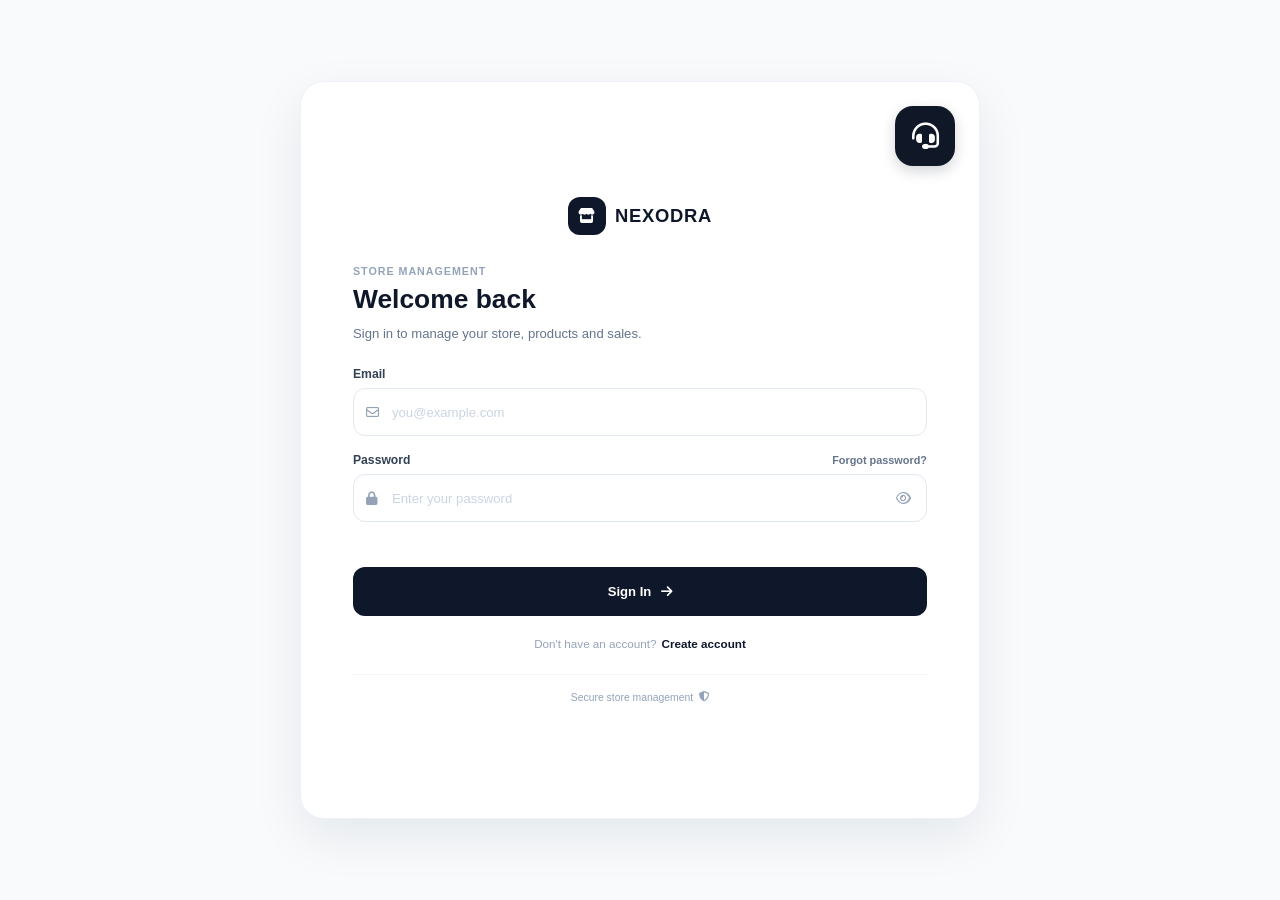
==== commit c5f9bb3a: "Add files via upload" ====
--- a/index.html
+++ b/index.html
@@ -1127,7 +1127,18 @@
 
     <div class="auth-card">
 
-        <!-- Logo -->
+    <!-- SUPPORT BUTTON -->
+    <button
+    type="button"
+    id="nexodraOpenSupport"
+    class="auth-support-btn"
+    aria-label="Open Nexodra Support Center"
+    title="Contact Support"
+>
+    <i class="fa-solid fa-headset"></i>
+</button>
+
+    <!-- Logo -->
         <div class="auth-logo">
             <div class="auth-logo-icon">
                 <i class="fa-solid fa-store"></i>
@@ -1745,6 +1756,48 @@
   
     <h1 id="screenTitle">Store</h1>
 
+  
+<!-- NEXODRA GLOBAL SEARCH -->
+<div class="nexodra-global-search" id="nexodraGlobalSearch">
+
+    <!-- Search icon: used on small screens -->
+    <button
+        type="button"
+        id="nexodraGlobalSearchToggle"
+        class="nexodra-global-search-toggle"
+        aria-label="Open global search"
+        aria-expanded="false"
+        aria-controls="nexodraGlobalSearchInput"
+    >
+        <i class="fa-solid fa-magnifying-glass"></i>
+    </button>
+
+    <!-- Search field -->
+    <div class="nexodra-global-search-field">
+        <i class="fa-solid fa-magnifying-glass"></i>
+
+        <input
+            type="search"
+            id="nexodraGlobalSearchInput"
+            placeholder="Search products, orders, customers, suppliers..."
+            autocomplete="off"
+            aria-label="Search Nexodra records"
+        />
+
+        <button
+            type="button"
+            id="nexodraGlobalSearchClear"
+            aria-label="Clear search"
+            hidden
+        >
+            <i class="fa-solid fa-xmark"></i>
+        </button>
+    </div>
+
+</div>
+<!-- END NEXODRA GLOBAL SEARCH -->
+
+  
     <div class="header-right">
 
         <button
@@ -3329,7 +3382,7 @@
             Outstanding balance
         </span>
 
-        <strong id="hpMetricOutstanding">$0.00</strong>
+        <strong id="hpMetricOutstanding">0.00</strong>
 
         <small>Remaining to collect</small>
 
@@ -3399,7 +3452,7 @@
 
         <span>Real portfolio</span>
 
-        <strong id="hpMetricPortfolioOutstanding">$0.00</strong>
+        <strong id="hpMetricPortfolioOutstanding">0.00</strong>
 
         <small>Outstanding balance</small>
 
@@ -7715,7 +7768,7 @@
                 </span>
             </div>
 
-            <h2>₹24,850.00</h2>
+            <h2>24,850.00</h2>
 
             <div class="payments-account-row">
                 <i class="fa-solid fa-building-columns"></i>
@@ -7785,7 +7838,7 @@
 
                     <div>
                         <p>Pending payouts</p>
-                        <h4>₹3,200</h4>
+                        <h4>3,200</h4>
                     </div>
 
                 </article>
@@ -7798,7 +7851,7 @@
 
                     <div>
                         <p>Paid this month</p>
-                        <h4>₹18,450</h4>
+                        <h4>18,450</h4>
                     </div>
 
                 </article>
@@ -7833,7 +7886,7 @@
                     </div>
 
                     <div class="payments-transaction-amount">
-                        <strong class="positive">+₹2,500</strong>
+                        <strong class="positive">+2,500</strong>
                         <span class="payments-status completed">
                             Completed
                         </span>
@@ -7853,7 +7906,7 @@
                     </div>
 
                     <div class="payments-transaction-amount">
-                        <strong>−₹120</strong>
+                        <strong>−120</strong>
                         <span class="payments-status completed">
                             Completed
                         </span>
@@ -7873,7 +7926,7 @@
                     </div>
 
                     <div class="payments-transaction-amount">
-                        <strong>₹3,200</strong>
+                        <strong>3,200</strong>
                         <span class="payments-status pending">
                             Pending
                         </span>
@@ -8372,6 +8425,7 @@
 </section>
 
               
+
 <!-- =========================================
      SALES OVERVIEW SCREEN
 ========================================= -->
@@ -8381,1467 +8435,410 @@
     class="screen"
 >
 
-    <!-- Prepared dashboard content begins. NOTE: figures in this template are sample/demo values. -->
     <div class="sales-overview-dashboard">
 
-   <div id="nexusDashboard" data-theme="light">
-
-    <!-- PASTE THE NEXUS dashboardContent BLOCK HERE -->
-
-
-            <!-- ==================================
-                 DASHBOARD CONTENT
-            =================================== -->
-
-            <div class="dashboard-content" id="dashboardContent">
-
-
-                <!-- ==================================
-                     DASHBOARD INTRO
-                =================================== -->
-
-                <section class="dashboard-intro">
-
-                    <div class="intro-left">
-
-                        <div class="eyebrow">
-
-                            <span class="eyebrow-line"></span>
-
-                            ANALYTICS OVERVIEW
-
-                            <span class="live-badge">
-                                <span></span>
-                                LIVE DATA
-                            </span>
-
+        <!-- =========================================
+             NEXODRA ANALYTICS DASHBOARD
+             Paste the analytics content here.
+             IMPORTANT:
+             Do not include another outer <section>.
+             Do not include id="analytics".
+        ========================================= -->
+
+        <div class="nx-analytics" aria-label="Business analytics">
+
+            <!-- ANALYTICS HEADER -->
+            <div class="nx-topbar">
+                <div class="nx-heading">
+                    <div class="nx-eyebrow">
+                        <span class="nx-live-dot"></span>
+                        BUSINESS OVERVIEW
+                    </div>
+                    <h1>Analytics</h1>
+                    <p>Track performance, understand your customers, and grow your business.</p>
+                </div>
+
+                <div class="nx-actions">
+                    <div class="nx-date-control">
+                        <span>Period</span>
+                        <select id="nx-period">
+                            <option value="7">Last 7 days</option>
+                            <option value="30" selected>Last 30 days</option>
+                            <option value="90">Last 90 days</option>
+                            <option value="365">This year</option>
+                        </select>
+                    </div>
+
+                    <button class="nx-icon-btn" id="nx-theme-toggle" type="button">
+                        <svg viewBox="0 0 24 24">
+                            <circle cx="12" cy="12" r="4"/>
+                            <path d="M12 2v2m0 16v2M4.93 4.93l1.42 1.42m11.3 11.3 1.42 1.42M2 12h2m16 0h2M4.93 19.07l1.42-1.42m11.3-11.3 1.42-1.42"/>
+                        </svg>
+                    </button>
+
+                    <button class="nx-btn nx-btn-light" id="nx-export" type="button">
+                        Export
+                    </button>
+
+                    <button class="nx-btn nx-btn-primary" id="nx-refresh" type="button">
+                        Refresh
+                    </button>
+                </div>
+            </div>
+
+            <!-- DEMO NOTICE -->
+            <div class="nx-demo-note">
+                Preview dashboard — figures shown are sample data. Connect your Nexodra data source to display live business performance.
+            </div>
+
+            <!-- KPI CARDS -->
+            <div class="nx-kpi-grid">
+
+                <article class="nx-kpi-card">
+                    <div class="nx-kpi-top">
+                        <span>Total sales</span>
+                        <span class="nx-kpi-icon nx-purple">↗</span>
+                    </div>
+                    <div class="nx-kpi-value" id="nx-sales">48,294</div>
+                    <div class="nx-kpi-bottom">
+                        <span class="nx-change positive">↑ 12.8%</span>
+                        <span>vs previous period</span>
+                    </div>
+                    <div class="nx-spark" id="nx-sales-spark"></div>
+                </article>
+
+                <article class="nx-kpi-card">
+                    <div class="nx-kpi-top">
+                        <span>Estimated profit</span>
+                        <span class="nx-kpi-icon nx-green">◈</span>
+                    </div>
+                    <div class="nx-kpi-value" id="nx-profit">14,870</div>
+                    <div class="nx-kpi-bottom">
+                        <span class="nx-change positive">↑ 8.4%</span>
+                        <span>vs previous period</span>
+                    </div>
+                    <div class="nx-spark" id="nx-profit-spark"></div>
+                </article>
+
+                <article class="nx-kpi-card">
+                    <div class="nx-kpi-top">
+                        <span>Total orders</span>
+                        <span class="nx-kpi-icon nx-blue">▤</span>
+                    </div>
+                    <div class="nx-kpi-value" id="nx-orders">1,284</div>
+                    <div class="nx-kpi-bottom">
+                        <span class="nx-change positive">↑ 16.2%</span>
+                        <span>vs previous period</span>
+                    </div>
+                    <div class="nx-spark" id="nx-orders-spark"></div>
+                </article>
+
+                <article class="nx-kpi-card">
+                    <div class="nx-kpi-top">
+                        <span>Average order value</span>
+                        <span class="nx-kpi-icon nx-orange">◎</span>
+                    </div>
+                    <div class="nx-kpi-value" id="nx-aov">37.61</div>
+                    <div class="nx-kpi-bottom">
+                        <span class="nx-change negative">↓ 2.1%</span>
+                        <span>vs previous period</span>
+                    </div>
+                    <div class="nx-spark" id="nx-aov-spark"></div>
+                </article>
+
+            </div>
+
+            <!-- SALES PERFORMANCE AND CHANNELS -->
+            <div class="nx-main-grid">
+
+                <article class="nx-panel nx-revenue-panel">
+                    <div class="nx-panel-head">
+                        <div>
+                            <h2>Sales performance</h2>
+                            <p>Revenue and order trends over time</p>
                         </div>
-
-
-                        <h1>
-                            Intelligence
-                            <span class="gradient-text">at a glance.</span>
-                        </h1>
-
-
-                        <p>
-                            Monitor your business performance,
-                            uncover patterns, and transform
-                            complex data into meaningful insights.
-                        </p>
-
+                        <div class="nx-legend">
+                            <span><i class="nx-legend-dot revenue-dot"></i> Revenue</span>
+                            <span><i class="nx-legend-dot orders-dot"></i> Orders</span>
+                        </div>
                     </div>
 
-
-                    <div class="intro-actions">
-
-                        <button class="secondary-button"
-                            id="exportButton">
-
-                            <i class="ri-download-2-line"></i>
-
-                            Export report
-
-                        </button>
-
-
-                        <button class="primary-button"
-                            id="refreshButton">
-
-                            <i class="ri-refresh-line"></i>
-
-                            Refresh data
-
-                        </button>
-
+                    <div class="nx-chart-summary">
+                        <strong id="nx-chart-total">48,294</strong>
+                        <span class="nx-change positive">↑ 12.8%</span>
                     </div>
 
-                </section>
-
-
-
-                <!-- ==================================
-                     DATE FILTER TOOLBAR
-                =================================== -->
-
-                <section class="filter-toolbar">
-
-                    <div class="filter-left">
-
-                        <div class="date-filter">
-
-                            <i class="ri-calendar-line"></i>
-
-                            <select id="dateRange">
-
-                                <option value="7">Last 7 days</option>
-
-                                <option value="30" selected>
-                                    Last 30 days
-                                </option>
-
-                                <option value="90">
-                                    Last 90 days
-                                </option>
-
-                                <option value="365">
-                                    Last 12 months
-                                </option>
-
-                            </select>
-
-                            <i class="ri-arrow-down-s-line"></i>
-
+                    <div class="nx-chart-wrap">
+                        <svg id="nx-revenue-chart"></svg>
+                    </div>
+
+                    <div class="nx-chart-foot">
+                        <span id="nx-chart-start">30 days ago</span>
+                        <span id="nx-chart-end">Today</span>
+                    </div>
+                </article>
+
+                <article class="nx-panel nx-channel-panel">
+                    <div class="nx-panel-head">
+                        <div>
+                            <h2>Sales channels</h2>
+                            <p>Where your orders come from</p>
                         </div>
-
-
-                        <div class="comparison-filter">
-
-                            <span>Compared to</span>
-
-                            <select id="comparisonRange">
-
-                                <option value="previous">
-                                    Previous period
-                                </option>
-
-                                <option value="year">
-                                    Previous year
-                                </option>
-
-                            </select>
-
+                    </div>
+
+                    <div class="nx-donut-wrap">
+                        <svg id="nx-channel-chart" viewBox="0 0 220 220"></svg>
+                        <div class="nx-donut-center">
+                            <strong>1,284</strong>
+                            <span>Total orders</span>
                         </div>
-
                     </div>
 
-
-                    <div class="filter-right">
-
-                        <span class="last-updated">
-                            <i class="ri-time-line"></i>
-                            Updated just now
-                        </span>
-
-                        <button class="icon-button"
-                            id="filterButton"
-                            aria-label="More filters">
-
-                            <i class="ri-equalizer-2-line"></i>
-
-                        </button>
-
+                    <div class="nx-channel-legend" id="nx-channel-legend"></div>
+                </article>
+
+            </div>
+
+            <!-- ORDER, CUSTOMER AND CONVERSION INSIGHTS -->
+            <div class="nx-insight-grid">
+
+                <article class="nx-panel">
+                    <div class="nx-panel-head">
+                        <div>
+                            <h2>Order overview</h2>
+                            <p>Current order fulfilment status</p>
+                        </div>
                     </div>
 
-                </section>
-
-
-
-                <!-- ==================================
-                     KPI METRIC CARDS
-                =================================== -->
-
-                <section class="metrics-grid">
-
-
-                    <!-- REVENUE -->
-
-                    <article class="metric-card">
-
-                        <div class="metric-top">
-
-                            <div class="metric-label">
-                                <span class="metric-icon revenue-icon">
-                                    <i class="ri-wallet-3-line"></i>
-                                </span>
-
-                                Total Revenue
-                            </div>
-
-                            <button class="card-menu">
-                                <i class="ri-more-fill"></i>
-                            </button>
-
+                    <div class="nx-order-total">
+                        <strong>1,284</strong>
+                        <span>orders received</span>
+                    </div>
+
+                    <div class="nx-stacked-bar" id="nx-order-bar"></div>
+                    <div class="nx-status-list" id="nx-order-status"></div>
+                </article>
+
+                <article class="nx-panel">
+                    <div class="nx-panel-head">
+                        <div>
+                            <h2>Customer insights</h2>
+                            <p>Understand your customer base</p>
                         </div>
-
-
-                        <div class="metric-value"
-                            id="totalRevenue">
-
-                            $284,592
-
+                    </div>
+
+                    <div class="nx-customer-metrics">
+                        <div>
+                            <span class="nx-metric-label">Total customers</span>
+                            <strong>2,846</strong>
+                            <small class="nx-change positive">↑ 9.6%</small>
                         </div>
 
-
-                        <div class="metric-bottom">
-
-                            <div class="metric-change positive">
-                                <i class="ri-arrow-up-line"></i>
-                                18.42%
-                            </div>
-
-                            <span>vs previous period</span>
-
+                        <div>
+                            <span class="nx-metric-label">Returning customers</span>
+                            <strong>38.4%</strong>
+                            <small class="nx-change positive">↑ 4.2%</small>
                         </div>
-
-
-                        <div class="metric-sparkline">
-                            <canvas id="revenueSparkline"></canvas>
+                    </div>
+
+                    <div class="nx-customer-chart">
+                        <div class="nx-chart-label-row">
+                            <span>New customers</span>
+                            <strong>684</strong>
                         </div>
-
-                    </article>
-
-
-
-                    <!-- USERS -->
-
-                    <article class="metric-card">
-
-                        <div class="metric-top">
-
-                            <div class="metric-label">
-
-                                <span class="metric-icon users-icon">
-                                    <i class="ri-user-3-line"></i>
-                                </span>
-
-                                Total Users
-
-                            </div>
-
-                            <button class="card-menu">
-                                <i class="ri-more-fill"></i>
-                            </button>
-
+                        <div class="nx-progress"><i style="width:68%"></i></div>
+
+                        <div class="nx-chart-label-row">
+                            <span>Returning customers</span>
+                            <strong>438</strong>
                         </div>
-
-
-                        <div class="metric-value"
-                            id="totalUsers">
-
-                            48,294
-
+                        <div class="nx-progress nx-progress-green"><i style="width:43%"></i></div>
+
+                        <div class="nx-chart-label-row">
+                            <span>Guest checkouts</span>
+                            <strong>162</strong>
                         </div>
-
-
-                        <div class="metric-bottom">
-
-                            <div class="metric-change positive">
-                                <i class="ri-arrow-up-line"></i>
-                                12.86%
-                            </div>
-
-                            <span>vs previous period</span>
-
+                        <div class="nx-progress nx-progress-orange"><i style="width:16%"></i></div>
+                    </div>
+                </article>
+
+                <article class="nx-panel">
+                    <div class="nx-panel-head">
+                        <div>
+                            <h2>Conversion funnel</h2>
+                            <p>From store visits to completed orders</p>
                         </div>
-
-
-                        <div class="metric-sparkline">
-                            <canvas id="usersSparkline"></canvas>
+                    </div>
+
+                    <div class="nx-funnel" id="nx-funnel">
+                        <div class="nx-funnel-row">
+                            <span>Store visits</span>
+                            <strong>12,840</strong>
+                            <div><i style="width:100%"></i></div>
                         </div>
 
-                    </article>
-
-
-
-                    <!-- CONVERSIONS -->
-
-                    <article class="metric-card">
-
-                        <div class="metric-top">
-
-                            <div class="metric-label">
-
-                                <span class="metric-icon conversion-icon">
-                                    <i class="ri-focus-2-line"></i>
-                                </span>
-
-                                Conversion Rate
-
-                            </div>
-
-                            <button class="card-menu">
-                                <i class="ri-more-fill"></i>
-                            </button>
-
+                        <div class="nx-funnel-row">
+                            <span>Product views</span>
+                            <strong>8,210</strong>
+                            <div><i style="width:64%"></i></div>
                         </div>
 
-
-                        <div class="metric-value"
-                            id="conversionRate">
-
-                            4.82%
-
+                        <div class="nx-funnel-row">
+                            <span>Add to cart</span>
+                            <strong>3,420</strong>
+                            <div><i style="width:27%"></i></div>
                         </div>
 
-
-                        <div class="metric-bottom">
-
-                            <div class="metric-change positive">
-                                <i class="ri-arrow-up-line"></i>
-                                0.64%
-                            </div>
-
-                            <span>vs previous period</span>
-
+                        <div class="nx-funnel-row">
+                            <span>Checkout</span>
+                            <strong>1,860</strong>
+                            <div><i style="width:14.5%"></i></div>
                         </div>
 
-
-                        <div class="metric-sparkline">
-                            <canvas id="conversionSparkline"></canvas>
+                        <div class="nx-funnel-row">
+                            <span>Completed orders</span>
+                            <strong>1,284</strong>
+                            <div><i style="width:10%"></i></div>
                         </div>
-
-                    </article>
-
-
-
-                    <!-- SESSIONS -->
-
-                    <article class="metric-card">
-
-                        <div class="metric-top">
-
-                            <div class="metric-label">
-
-                                <span class="metric-icon sessions-icon">
-                                    <i class="ri-pulse-line"></i>
-                                </span>
-
-                                Total Sessions
-
-                            </div>
-
-                            <button class="card-menu">
-                                <i class="ri-more-fill"></i>
-                            </button>
-
+                    </div>
+
+                    <div class="nx-conversion-foot">
+                        <span>Store conversion rate</span>
+                        <strong>10.0%</strong>
+                    </div>
+                </article>
+
+            </div>
+
+            <!-- TOP PRODUCTS -->
+            <article class="nx-panel nx-products-panel">
+                <div class="nx-panel-head nx-products-head">
+                    <div>
+                        <h2>Top-performing products</h2>
+                        <p>Products contributing most to your sales</p>
+                    </div>
+                    <a href="#products" class="nx-text-link">View products →</a>
+                </div>
+
+                <div class="nx-table-scroll">
+                    <table class="nx-table">
+                        <thead>
+                            <tr>
+                                <th>Product</th>
+                                <th>Units sold</th>
+                                <th>Revenue</th>
+                                <th>Stock level</th>
+                                <th>Performance</th>
+                            </tr>
+                        </thead>
+                        <tbody id="nx-product-rows"></tbody>
+                    </table>
+                </div>
+            </article>
+
+            <!-- RECENT ORDERS AND ACTIVITY -->
+            <div class="nx-bottom-grid">
+
+                <article class="nx-panel">
+                    <div class="nx-panel-head">
+                        <div>
+                            <h2>Recent orders</h2>
+                            <p>Latest customer transactions</p>
                         </div>
-
-
-                        <div class="metric-value"
-                            id="totalSessions">
-
-                            126,847
-
+                        <a href="#orders" class="nx-text-link">All orders →</a>
+                    </div>
+
+                    <div class="nx-table-scroll">
+                        <table class="nx-table nx-orders-table">
+                            <thead>
+                                <tr>
+                                    <th>Order</th>
+                                    <th>Customer</th>
+                                    <th>Date</th>
+                                    <th>Amount</th>
+                                    <th>Status</th>
+                                </tr>
+                            </thead>
+                            <tbody id="nx-recent-orders"></tbody>
+                        </table>
+                    </div>
+                </article>
+
+                <article class="nx-panel">
+                    <div class="nx-panel-head">
+                        <div>
+                            <h2>Business activity</h2>
+                            <p>Recent updates from your workspace</p>
                         </div>
-
-
-                        <div class="metric-bottom">
-
-                            <div class="metric-change negative">
-                                <i class="ri-arrow-down-line"></i>
-                                2.14%
-                            </div>
-
-                            <span>vs previous period</span>
-
-                        </div>
-
-
-                        <div class="metric-sparkline">
-                            <canvas id="sessionsSparkline"></canvas>
-                        </div>
-
-                    </article>
-
-                </section>
-
-
-
-                <!-- ==================================
-                     REVENUE PERFORMANCE SECTION
-                =================================== -->
-
-                <section class="analytics-section">
-
-
-                    <div class="section-heading">
-
-                        <div>
-
-                            <div class="section-eyebrow">
-                                PERFORMANCE
-                            </div>
-
-                            <h2>Revenue Analytics</h2>
-
-                            <p>
-                                Understand your revenue growth
-                                and financial performance.
-                            </p>
-
-                        </div>
-
-
-                        <button class="text-button"
-                            data-page-link="revenue">
-
-                            Detailed analytics
-
-                            <i class="ri-arrow-right-line"></i>
-
-                        </button>
-
+                        <span class="nx-live-label"><i></i> Live preview</span>
                     </div>
 
-
-
-                    <div class="chart-grid revenue-grid">
-
-
-                        <!-- MAIN REVENUE CHART -->
-
-                        <article class="chart-card revenue-chart-card">
-
-                            <div class="chart-header">
-
-                                <div>
-
-                                    <h3>Revenue Overview</h3>
-
-                                    <span class="chart-subtitle">
-                                        Revenue performance over time
-                                    </span>
-
-                                </div>
-
-
-                                <div class="chart-controls">
-
-                                    <button class="chart-type-button active"
-                                        data-chart="revenue"
-                                        data-type="line">
-
-                                        <i class="ri-line-chart-line"></i>
-
-                                    </button>
-
-
-                                    <button class="chart-type-button"
-                                        data-chart="revenue"
-                                        data-type="bar">
-
-                                        <i class="ri-bar-chart-line"></i>
-
-                                    </button>
-
-                                </div>
-
-                            </div>
-
-
-                            <div class="chart-main-stat">
-
-                                <strong>$284,592</strong>
-
-                                <span class="positive">
-                                    <i class="ri-arrow-up-line"></i>
-                                    18.42%
-                                </span>
-
-                            </div>
-
-
-                            <div class="chart-container revenue-chart-container">
-
-                                <canvas id="revenueChart"></canvas>
-
-                            </div>
-
-
-                            <div class="chart-footer">
-
-                                <div class="chart-legend">
-
-                                    <span class="legend-item">
-                                        <span class="legend-dot purple"></span>
-                                        This period
-                                    </span>
-
-                                    <span class="legend-item">
-                                        <span class="legend-dot gray"></span>
-                                        Previous period
-                                    </span>
-
-                                </div>
-
-
-                                <span class="chart-footer-note">
-                                    Values in USD
-                                </span>
-
-                            </div>
-
-                        </article>
-
-
-
-                        <!-- REVENUE SOURCES -->
-
-                        <article class="chart-card revenue-source-card">
-
-                            <div class="chart-header">
-
-                                <div>
-
-                                    <h3>Revenue Sources</h3>
-
-                                    <span class="chart-subtitle">
-                                        Distribution by channel
-                                    </span>
-
-                                </div>
-
-
-                                <button class="card-menu">
-                                    <i class="ri-more-fill"></i>
-                                </button>
-
-                            </div>
-
-
-                            <div class="donut-chart-container">
-
-                                <canvas id="revenueSourceChart"></canvas>
-
-
-                                <div class="donut-center">
-
-                                    <span>Total Revenue</span>
-
-                                    <strong>$284.6K</strong>
-
-                                    <small>USD</small>
-
-                                </div>
-
-                            </div>
-
-
-                            <div class="source-legend"
-                                id="revenueSourceLegend">
-
-                            </div>
-
-                        </article>
-
-                    </div>
-
-                </section>
-
-
-
-                <!-- ==================================
-                     USER ANALYTICS
-                =================================== -->
-
-                <section class="analytics-section">
-
-                    <div class="section-heading">
-
-                        <div>
-
-                            <div class="section-eyebrow">
-                                AUDIENCE INTELLIGENCE
-                            </div>
-
-                            <h2>Audience Insights</h2>
-
-                            <p>
-                                Discover who interacts with your
-                                platform and how they behave.
-                            </p>
-
-                        </div>
-
-
-                        <button class="text-button"
-                            data-page-link="audience">
-
-                            Explore audience
-
-                            <i class="ri-arrow-right-line"></i>
-
-                        </button>
-
-                    </div>
-
-
-
-                    <div class="chart-grid audience-grid">
-
-
-                        <!-- USER ACTIVITY -->
-
-                        <article class="chart-card audience-chart-card">
-
-                            <div class="chart-header">
-
-                                <div>
-
-                                    <h3>User Activity</h3>
-
-                                    <span class="chart-subtitle">
-                                        Daily active users and new users
-                                    </span>
-
-                                </div>
-
-
-                                <select class="chart-select"
-                                    id="userActivityRange">
-
-                                    <option value="7">7 days</option>
-                                    <option value="30" selected>30 days</option>
-                                    <option value="90">90 days</option>
-
-                                </select>
-
-                            </div>
-
-
-                            <div class="chart-main-stat">
-
-                                <strong>32,481</strong>
-
-                                <span class="positive">
-                                    <i class="ri-arrow-up-line"></i>
-                                    14.8%
-                                </span>
-
-                            </div>
-
-
-                            <div class="chart-container">
-
-                                <canvas id="userActivityChart"></canvas>
-
-                            </div>
-
-
-                            <div class="chart-footer">
-
-                                <div class="chart-legend">
-
-                                    <span class="legend-item">
-                                        <span class="legend-dot purple"></span>
-                                        Active users
-                                    </span>
-
-                                    <span class="legend-item">
-                                        <span class="legend-dot cyan"></span>
-                                        New users
-                                    </span>
-
-                                </div>
-
-                            </div>
-
-                        </article>
-
-
-
-                        <!-- DEVICE DISTRIBUTION -->
-
-                        <article class="chart-card device-chart-card">
-
-                            <div class="chart-header">
-
-                                <div>
-
-                                    <h3>Device Distribution</h3>
-
-                                    <span class="chart-subtitle">
-                                        Users by device category
-                                    </span>
-
-                                </div>
-
-
-                                <button class="card-menu">
-                                    <i class="ri-more-fill"></i>
-                                </button>
-
-                            </div>
-
-
-                            <div class="device-chart-container">
-
-                                <canvas id="deviceChart"></canvas>
-
-                            </div>
-
-
-                            <div class="device-legend"
-                                id="deviceLegend">
-
-                            </div>
-
-                        </article>
-
-                    </div>
-
-                </section>
-
-
-
-                <!-- ==================================
-                     TRAFFIC ANALYTICS
-                =================================== -->
-
-                <section class="analytics-section">
-
-                    <div class="section-heading">
-
-                        <div>
-
-                            <div class="section-eyebrow">
-                                ACQUISITION
-                            </div>
-
-                            <h2>Traffic Intelligence</h2>
-
-                            <p>
-                                Analyze where your visitors
-                                originate and how they arrive.
-                            </p>
-
-                        </div>
-
-
-                        <button class="text-button"
-                            data-page-link="traffic">
-
-                            Traffic reports
-
-                            <i class="ri-arrow-right-line"></i>
-
-                        </button>
-
-                    </div>
-
-
-
-                    <div class="chart-grid traffic-grid">
-
-
-                        <!-- TRAFFIC CHANNELS -->
-
-                        <article class="chart-card traffic-channel-card">
-
-                            <div class="chart-header">
-
-                                <div>
-
-                                    <h3>Traffic Channels</h3>
-
-                                    <span class="chart-subtitle">
-                                        Acquisition channel breakdown
-                                    </span>
-
-                                </div>
-
-                                <span class="chart-tag">
-                                    All channels
-                                </span>
-
-                            </div>
-
-
-                            <div class="chart-container">
-
-                                <canvas id="trafficChart"></canvas>
-
-                            </div>
-
-                        </article>
-
-
-
-                        <!-- TRAFFIC SOURCES TABLE -->
-
-                        <article class="chart-card traffic-table-card">
-
-                            <div class="chart-header">
-
-                                <div>
-
-                                    <h3>Top Traffic Sources</h3>
-
-                                    <span class="chart-subtitle">
-                                        Highest performing sources
-                                    </span>
-
-                                </div>
-
-                                <button class="card-menu">
-                                    <i class="ri-more-fill"></i>
-                                </button>
-
-                            </div>
-
-
-                            <div class="table-wrapper">
-
-                                <table class="analytics-table">
-
-                                    <thead>
-
-                                        <tr>
-
-                                            <th>Source</th>
-                                            <th>Visitors</th>
-                                            <th>Change</th>
-
-                                        </tr>
-
-                                    </thead>
-
-
-                                    <tbody id="trafficTableBody">
-
-                                    </tbody>
-
-                                </table>
-
-                            </div>
-
-
-                            <button class="table-footer-button"
-                                data-page-link="traffic">
-
-                                View all sources
-
-                                <i class="ri-arrow-right-line"></i>
-
-                            </button>
-
-                        </article>
-
-                    </div>
-
-                </section>
-
-
-
-                <!-- ==================================
-                     GEOGRAPHIC ANALYTICS
-                =================================== -->
-
-                <section class="analytics-section">
-
-                    <div class="section-heading">
-
-                        <div>
-
-                            <div class="section-eyebrow">
-                                GLOBAL REACH
-                            </div>
-
-                            <h2>Geographic Intelligence</h2>
-
-                            <p>
-                                Understand your audience's
-                                worldwide distribution.
-                            </p>
-
-                        </div>
-
-                    </div>
-
-
-
-                    <div class="chart-grid geography-grid">
-
-
-                        <!-- WORLD MAP -->
-
-                        <article class="chart-card world-map-card">
-
-                            <div class="chart-header">
-
-                                <div>
-
-                                    <h3>Global Audience Distribution</h3>
-
-                                    <span class="chart-subtitle">
-                                        Visitors across geographical regions
-                                    </span>
-
-                                </div>
-
-
-                                <span class="chart-tag">
-                                    Global
-                                </span>
-
-                            </div>
-
-
-                            <div class="world-map-container">
-
-                                <div class="map-placeholder"
-                                    id="worldMap">
-
-                                    <div class="map-glow"></div>
-
-                                    <div class="map-content">
-
-                                        <i class="ri-earth-line"></i>
-
-                                        <h4>Global Analytics Map</h4>
-
-                                        <p>
-                                            Geographic visualization
-                                            will be displayed here.
-                                        </p>
-
-                                    </div>
-
-                                </div>
-
-                            </div>
-
-                        </article>
-
-
-
-                        <!-- REGIONAL BREAKDOWN -->
-
-                        <article class="chart-card region-card">
-
-                            <div class="chart-header">
-
-                                <div>
-
-                                    <h3>Top Countries</h3>
-
-                                    <span class="chart-subtitle">
-                                        Visitors by country
-                                    </span>
-
-                                </div>
-
-                            </div>
-
-
-                            <div class="region-list"
-                                id="regionList">
-
-                            </div>
-
-                        </article>
-
-                    </div>
-
-                </section>
-
-
-
-                <!-- ==================================
-                     PRODUCT PERFORMANCE
-                =================================== -->
-
-                <section class="analytics-section">
-
-                    <div class="section-heading">
-
-                        <div>
-
-                            <div class="section-eyebrow">
-                                PRODUCT INTELLIGENCE
-                            </div>
-
-                            <h2>Product Performance</h2>
-
-                            <p>
-                                Identify your most valuable
-                                products and revenue drivers.
-                            </p>
-
-                        </div>
-
-
-                        <button class="text-button"
-                            data-page-link="products">
-
-                            Product analytics
-
-                            <i class="ri-arrow-right-line"></i>
-
-                        </button>
-
-                    </div>
-
-
-
-                    <div class="chart-grid product-grid">
-
-
-                        <!-- PRODUCT PERFORMANCE CHART -->
-
-                        <article class="chart-card product-chart-card">
-
-                            <div class="chart-header">
-
-                                <div>
-
-                                    <h3>Top Performing Products</h3>
-
-                                    <span class="chart-subtitle">
-                                        Revenue generated by product
-                                    </span>
-
-                                </div>
-
-
-                                <select class="chart-select"
-                                    id="productSort">
-
-                                    <option value="revenue">
-                                        By revenue
-                                    </option>
-
-                                    <option value="units">
-                                        By units sold
-                                    </option>
-
-                                </select>
-
-                            </div>
-
-
-                            <div class="chart-container">
-
-                                <canvas id="productChart"></canvas>
-
-                            </div>
-
-                        </article>
-
-
-
-                        <!-- PRODUCT TABLE -->
-
-                        <article class="chart-card product-table-card">
-
-                            <div class="chart-header">
-
-                                <div>
-
-                                    <h3>Product Rankings</h3>
-
-                                    <span class="chart-subtitle">
-                                        Performance leaderboard
-                                    </span>
-
-                                </div>
-
-                            </div>
-
-
-                            <div class="table-wrapper">
-
-                                <table class="analytics-table">
-
-                                    <thead>
-
-                                        <tr>
-
-                                            <th>Product</th>
-                                            <th>Sales</th>
-                                            <th>Revenue</th>
-
-                                        </tr>
-
-                                    </thead>
-
-
-                                    <tbody id="productTableBody">
-
-                                    </tbody>
-
-                                </table>
-
-                            </div>
-
-                        </article>
-
-                    </div>
-
-                </section>
-
-
-
-                <!-- ==================================
-                     CONVERSION FUNNEL
-                =================================== -->
-
-                <section class="analytics-section">
-
-                    <div class="section-heading">
-
-                        <div>
-
-                            <div class="section-eyebrow">
-                                CONVERSION INTELLIGENCE
-                            </div>
-
-                            <h2>Conversion Funnel</h2>
-
-                            <p>
-                                Track how users progress through
-                                your customer journey.
-                            </p>
-
-                        </div>
-
-                    </div>
-
-
-
-                    <article class="chart-card funnel-card">
-
-                        <div class="chart-header">
-
-                            <div>
-
-                                <h3>Customer Journey</h3>
-
-                                <span class="chart-subtitle">
-                                    From initial visit to completed purchase
-                                </span>
-
-                            </div>
-
-                            <span class="chart-tag">
-                                Conversion analysis
-                            </span>
-
-                        </div>
-
-
-                        <div class="funnel-container"
-                            id="conversionFunnel">
-
-                            <!-- Generated through app.js -->
-
-                        </div>
-
-
-                        <div class="funnel-footer">
-
-                            <div>
-
-                                <span>Overall conversion</span>
-
-                                <strong>4.82%</strong>
-
-                            </div>
-
-
-                            <div>
-
-                                <span>Total visitors</span>
-
-                                <strong>48,294</strong>
-
-                            </div>
-
-
-                            <div>
-
-                                <span>Completed purchases</span>
-
-                                <strong>2,329</strong>
-
-                            </div>
-
-                        </div>
-
-                    </article>
-
-                </section>
-
-
-
-                <!-- ==================================
-                     REAL TIME MONITOR
-                =================================== -->
-
-                <section class="analytics-section realtime-section">
-
-                    <div class="section-heading">
-
-                        <div>
-
-                            <div class="section-eyebrow">
-                                LIVE MONITORING
-                            </div>
-
-                            <h2>Real-Time Intelligence</h2>
-
-                            <p>
-                                Observe live platform activity
-                                and current user engagement.
-                            </p>
-
-                        </div>
-
-
-                        <div class="live-status">
-
-                            <span class="live-pulse"></span>
-
-                            LIVE MONITORING
-
-                        </div>
-
-                    </div>
-
-
-
-                    <div class="realtime-grid">
-
-
-                        <!-- ACTIVE USERS -->
-
-                        <article class="chart-card realtime-users-card">
-
-                            <div class="realtime-card-heading">
-
-                                <div>
-
-                                    <span>ACTIVE USERS RIGHT NOW</span>
-
-                                    <i class="ri-radar-line"></i>
-
-                                </div>
-
-                            </div>
-
-
-                            <div class="realtime-big-number"
-                                id="activeUsersNow">
-
-                                1,284
-
-                            </div>
-
-
-                            <div class="realtime-change">
-                                <i class="ri-arrow-up-line"></i>
-                                Live activity
-                            </div>
-
-
-                            <div class="realtime-chart">
-
-                                <canvas id="realtimeChart"></canvas>
-
-                            </div>
-
-                        </article>
-
-
-
-                        <!-- ACTIVITY FEED -->
-
-                        <article class="chart-card activity-feed-card">
-
-                            <div class="chart-header">
-
-                                <div>
-
-                                    <h3>Live Activity Feed</h3>
-
-                                    <span class="chart-subtitle">
-                                        Recent platform events
-                                    </span>
-
-                                </div>
-
-                                <span class="live-badge">
-                                    <span></span>
-                                    LIVE
-                                </span>
-
-                            </div>
-
-
-                            <div class="activity-feed"
-                                id="activityFeed">
-
-                                <!-- Generated through app.js -->
-
-                            </div>
-
-                        </article>
-
-
-                    </div>
-
-                </section>
-
-
-
-                <!-- ==================================
-                     PERFORMANCE SUMMARY
-                =================================== -->
-
-                <section class="analytics-section">
-
-                    <div class="section-heading">
-
-                        <div>
-
-                            <div class="section-eyebrow">
-                                BUSINESS INTELLIGENCE
-                            </div>
-
-                            <h2>Performance Summary</h2>
-
-                            <p>
-                                Key indicators that define
-                                your overall business health.
-                            </p>
-
-                        </div>
-
-                    </div>
-
-
-
-                    <div class="summary-grid">
-
-
-                        <article class="summary-card">
-
-                            <div class="summary-icon purple-bg">
-                                <i class="ri-time-line"></i>
-                            </div>
-
-                            <span>Average Session Duration</span>
-
-                            <strong>04:32</strong>
-
-                            <small class="positive">
-                                +8.24% compared to previous period
-                            </small>
-
-                        </article>
-
-
-                        <article class="summary-card">
-
-                            <div class="summary-icon cyan-bg">
-                                <i class="ri-user-follow-line"></i>
-                            </div>
-
-                            <span>Returning Visitors</span>
-
-                            <strong>62.8%</strong>
-
-                            <small class="positive">
-                                +4.12% compared to previous period
-                            </small>
-
-                        </article>
-
-
-                        <article class="summary-card">
-
-                            <div class="summary-icon orange-bg">
-                                <i class="ri-eye-line"></i>
-                            </div>
-
-                            <span>Pages Per Session</span>
-
-                            <strong>5.42</strong>
-
-                            <small class="positive">
-                                +2.67% compared to previous period
-                            </small>
-
-                        </article>
-
-
-                        <article class="summary-card">
-
-                            <div class="summary-icon green-bg">
-                                <i class="ri-shopping-bag-line"></i>
-                            </div>
-
-                            <span>Average Order Value</span>
-
-                            <strong>$122.40</strong>
-
-                            <small class="positive">
-                                +6.83% compared to previous period
-                            </small>
-
-                        </article>
-
-
-                    </div>
-
-                </section>
-
-        </div>                
+                    <div class="nx-activity-list" id="nx-activity-list"></div>
+                </article>
+
+            </div>
+
+            <footer class="nx-footer">
+                <span>© Nexodra Analytics</span>
+                <span>One workspace to manage your business.</span>
+            </footer>
+
+            <div class="nx-toast" id="nx-toast" role="status" aria-live="polite"></div>
+
+        </div>
+
+        <!-- =========================================
+             EXISTING SALES HISTORY PANEL
+             KEEP THIS EXACTLY AS IT IS.
+        ========================================= -->
+
+        <article class="panel sales-history-panel">
+
+            <div class="panel-header">
+
+                <div>
+                    <h2>Sales History</h2>
+
+                    <p class="panel-description">
+                        Your completed sales and transactions.
+                    </p>
+                </div>
+
+                <span class="sales-history-header-icon">
+                    <i class="fa-solid fa-receipt"></i>
+                </span>
+
+            </div>
+
+            <div
+                class="sales-history-list"
+                id="salesHistoryList"
+            >
+
+                <div class="sales-history-empty">
+                    <i class="fa-solid fa-receipt"></i>
+
+                    <strong>No sales yet</strong>
+
+                    <span>
+                        Completed sales will appear here.
+                    </span>
+                </div>
+
+            </div>
+
+        </article>
+
+        <!-- END SALES HISTORY PANEL -->
 
     </div>
 
-                <!-- =========================================
-     SALES OVERVIEW — SALES HISTORY PANEL
-========================================= -->
-
-<article class="panel sales-history-panel">
-
-    <div class="panel-header">
-
-        <div>
-            <h2>Sales History</h2>
-
-            <p class="panel-description">
-                Your completed sales and transactions.
-            </p>
-        </div>
-
-        <span class="sales-history-header-icon">
-            <i class="fa-solid fa-receipt"></i>
-        </span>
-
-    </div>
-
-    <!-- Existing app.js renders sale cards here -->
-    <div
-        class="sales-history-list"
-        id="salesHistoryList"
-    >
-
-        <div class="sales-history-empty">
-            <i class="fa-solid fa-receipt"></i>
-
-            <strong>No sales yet</strong>
-
-            <span>
-                Completed sales will appear here.
-            </span>
-        </div>
-
-    </div>
-
-</article>
-
-<!-- END SALES HISTORY PANEL --> 
-
-                      
-                    </div>
-
-
-                </section>
-<!-- END NEXODRA SALES OVERVIEW -->
-
+</section>
+
+<!-- END NEXODRA SALES OVERVIEW SCREEN -->
+
+
+          
  
 <!-- =====================================================
      P2-07 — INVENTORY MANAGEMENT WORKSPACE
@@ -10361,7 +9358,7 @@
                     <p>Total sales</p>
 
                     <h3 id="reportsTotalSales">
-                        ₦0.00
+                        0.00
                     </h3>
 
                     <span>
@@ -10380,7 +9377,7 @@
                     <p>Estimated profit</p>
 
                     <h3 id="reportsTotalProfit">
-                        ₦0.00
+                       0.00
                     </h3>
 
                     <span>
@@ -10399,7 +9396,7 @@
                     <p>Customer debts</p>
 
                     <h3 id="reportsTotalDebt">
-                        ₦0.00
+                       0.00
                     </h3>
 
                     <span>
@@ -10418,7 +9415,7 @@
                     <p>Total expenses</p>
 
                     <h3 id="reportsTotalExpenses">
-                        ₦0.00
+                        0.00
                     </h3>
 
                     <span>
@@ -10644,6 +9641,311 @@
 
         </section>
 
+    </div>
+
+</section>
+      
+
+<!-- =========================================================
+     NEXODRA REPORTS TOOLS — FOUR FUNCTIONAL SCREENS
+     BRICK RPT-01 — HTML
+     Insert immediately before the P1-02 EXPENSE MANAGER comment
+========================================================= -->
+
+<!-- CUSTOMER DEBTS -->
+<section id="nexodraCustomerDebtsScreen" class="screen nex-rpt-screen" hidden>
+    <div class="nex-rpt-workspace">
+        <header class="nex-rpt-header">
+            <div>
+                <span class="nex-rpt-eyebrow">CUSTOMER MANAGEMENT</span>
+                <h1>Customer debts</h1>
+                <p>Track outstanding balances and record customer payments.</p>
+            </div>
+            <button type="button" class="nex-rpt-secondary" data-rpt-back>
+                <i class="fa-solid fa-arrow-left"></i> Back to Reports
+            </button>
+        </header>
+
+        <div class="nex-rpt-metrics">
+            <article class="nex-rpt-metric">
+                <span class="nex-rpt-icon orange"><i class="fa-solid fa-wallet"></i></span>
+                <div><small>Total outstanding</small><strong id="nexDebtOutstanding">₦0.00</strong><span>Unpaid balances</span></div>
+            </article>
+            <article class="nex-rpt-metric">
+                <span class="nex-rpt-icon blue"><i class="fa-solid fa-file-invoice"></i></span>
+                <div><small>Original debt</small><strong id="nexDebtOriginal">₦0.00</strong><span>Total recorded debt</span></div>
+            </article>
+            <article class="nex-rpt-metric">
+                <span class="nex-rpt-icon green"><i class="fa-solid fa-hand-holding-dollar"></i></span>
+                <div><small>Payments received</small><strong id="nexDebtCollected">₦0.00</strong><span>Customer collections</span></div>
+            </article>
+            <article class="nex-rpt-metric">
+                <span class="nex-rpt-icon purple"><i class="fa-solid fa-users"></i></span>
+                <div><small>Customers owing</small><strong id="nexDebtCustomers">0</strong><span>With unpaid balances</span></div>
+            </article>
+        </div>
+
+        <section class="nex-rpt-panel">
+            <div class="nex-rpt-panel-heading">
+                <div><h2>Debt register</h2><p>Search and manage your customer balances.</p></div>
+                <button type="button" class="nex-rpt-primary" id="nexDebtExportBtn">
+                    <i class="fa-solid fa-download"></i> Export CSV
+                </button>
+            </div>
+
+            <div class="nex-rpt-filters">
+                <label><span>Search customer</span><input id="nexDebtSearch" type="search" placeholder="Name, phone or debt reference..."></label>
+                <label><span>Payment status</span>
+                    <select id="nexDebtStatus">
+                        <option value="">All statuses</option>
+                        <option value="unpaid">Unpaid</option>
+                        <option value="partial">Partially paid</option>
+                        <option value="paid">Paid</option>
+                    </select>
+                </label>
+                <label><span>From date</span><input id="nexDebtFrom" type="date"></label>
+                <label><span>To date</span><input id="nexDebtTo" type="date"></label>
+            </div>
+
+            <div class="nex-rpt-table-wrap">
+                <table class="nex-rpt-table">
+                    <thead><tr>
+                        <th>Customer</th><th>Reference</th><th>Date</th>
+                        <th>Original</th><th>Paid</th><th>Balance</th><th>Status</th><th>Action</th>
+                    </tr></thead>
+                    <tbody id="nexDebtTableBody">
+                        <tr><td colspan="8">Loading debt records...</td></tr>
+                    </tbody>
+                </table>
+            </div>
+            <div class="nex-rpt-mobile-list" id="nexDebtMobileList"></div>
+        </section>
+
+        <section class="nex-rpt-panel" id="nexDebtDetailPanel" hidden>
+            <div class="nex-rpt-panel-heading">
+                <div><h2 id="nexDebtDetailTitle">Debt details</h2><p id="nexDebtDetailSubtitle"></p></div>
+                <button type="button" class="nex-rpt-close" id="nexDebtDetailClose" aria-label="Close">&times;</button>
+            </div>
+            <div class="nex-rpt-detail-summary" id="nexDebtDetailSummary"></div>
+            <h3 class="nex-rpt-subheading">Payment history</h3>
+            <div id="nexDebtPaymentHistory"></div>
+            <div class="nex-rpt-form-box">
+                <h3>Record a payment</h3>
+                <form id="nexDebtPaymentForm">
+                    <input type="hidden" id="nexDebtPaymentRecordId">
+                    <div class="nex-rpt-fields">
+                        <label><span>Amount received *</span><input id="nexDebtPaymentAmount" type="number" min="0.01" step="0.01" required></label>
+                        <label><span>Payment method *</span>
+                            <select id="nexDebtPaymentMethod" required>
+                                <option value="">Choose method</option>
+                                <option value="cash">Cash</option>
+                                <option value="bank">Bank transfer</option>
+                                <option value="mobile-money">Mobile money</option>
+                                <option value="card">Card</option>
+                                <option value="other">Other</option>
+                            </select>
+                        </label>
+                        <label><span>Payment date *</span><input id="nexDebtPaymentDate" type="date" required></label>
+                        <label><span>Reference / note</span><input id="nexDebtPaymentNote" type="text" maxlength="150" placeholder="Optional reference"></label>
+                    </div>
+                    <div class="nex-rpt-form-actions">
+                        <button type="submit" class="nex-rpt-primary">Save payment</button>
+                    </div>
+                </form>
+            </div>
+        </section>
+    </div>
+</section>
+
+<!-- BUSINESS CALCULATOR -->
+<section id="nexodraBusinessCalculatorScreen" class="screen nex-rpt-screen" hidden>
+    <div class="nex-rpt-workspace">
+        <header class="nex-rpt-header">
+            <div>
+                <span class="nex-rpt-eyebrow">BUSINESS PLANNING</span>
+                <h1>Business calculator</h1>
+                <p>Calculate pricing, profit, discounts and break-even points.</p>
+            </div>
+            <button type="button" class="nex-rpt-secondary" data-rpt-back><i class="fa-solid fa-arrow-left"></i> Back to Reports</button>
+        </header>
+
+        <section class="nex-rpt-panel">
+            <div class="nex-rpt-panel-heading">
+                <div><h2>Choose a calculation</h2><p>Change modes to calculate different business figures.</p></div>
+            </div>
+            <div class="nex-calc-tabs" id="nexCalcTabs">
+                <button type="button" class="active" data-calc-mode="profit">Profit</button>
+                <button type="button" data-calc-mode="margin">Margin</button>
+                <button type="button" data-calc-mode="markup">Markup</button>
+                <button type="button" data-calc-mode="discount">Discount</button>
+                <button type="button" data-calc-mode="price">Selling price</button>
+                <button type="button" data-calc-mode="breakeven">Break-even</button>
+            </div>
+
+            <div class="nex-calc-layout">
+                <div class="nex-rpt-form-box">
+                    <h3 id="nexCalcTitle">Profit calculator</h3>
+                    <p id="nexCalcDescription">Enter your product cost and selling price.</p>
+                    <form id="nexCalcForm">
+                        <div id="nexCalcFields" class="nex-rpt-fields"></div>
+                        <div class="nex-rpt-form-actions">
+                            <button type="reset" class="nex-rpt-secondary" id="nexCalcReset">Reset values</button>
+                        </div>
+                    </form>
+                </div>
+                <aside class="nex-calc-result">
+                    <span class="nex-rpt-eyebrow">CALCULATION RESULT</span>
+                    <div id="nexCalcResult"><strong>₦0.00</strong><p>Enter values to see your result.</p></div>
+                    <p class="nex-calc-disclaimer">Planning estimate only. Calculations do not change your sales, products or financial records.</p>
+                </aside>
+            </div>
+        </section>
+    </div>
+</section>
+
+<!-- SALES REPORT -->
+<section id="nexodraSalesReportScreen" class="screen nex-rpt-screen" hidden>
+    <div class="nex-rpt-workspace">
+        <header class="nex-rpt-header">
+            <div>
+                <span class="nex-rpt-eyebrow">BUSINESS PERFORMANCE</span>
+                <h1>Sales report</h1>
+                <p>Review completed sales, collections and product performance.</p>
+            </div>
+            <button type="button" class="nex-rpt-secondary" data-rpt-back><i class="fa-solid fa-arrow-left"></i> Back to Reports</button>
+        </header>
+
+        <section class="nex-rpt-panel">
+            <div class="nex-rpt-filters nex-sales-filters">
+                <label><span>Reporting period</span>
+                    <select id="nexSalesPeriod">
+                        <option value="today">Today</option>
+                        <option value="7">Last 7 days</option>
+                        <option value="30" selected>Last 30 days</option>
+                        <option value="month">This month</option>
+                        <option value="year">This year</option>
+                        <option value="all">All time</option>
+                        <option value="custom">Custom range</option>
+                    </select>
+                </label>
+                <label><span>From date</span><input type="date" id="nexSalesFrom"></label>
+                <label><span>To date</span><input type="date" id="nexSalesTo"></label>
+                <button type="button" class="nex-rpt-primary" id="nexSalesApply">Apply filters</button>
+            </div>
+        </section>
+
+        <div class="nex-rpt-metrics">
+            <article class="nex-rpt-metric"><span class="nex-rpt-icon blue"><i class="fa-solid fa-coins"></i></span><div><small>Sales value</small><strong id="nexSalesRevenue">₦0.00</strong><span>Completed sales total</span></div></article>
+            <article class="nex-rpt-metric"><span class="nex-rpt-icon purple"><i class="fa-solid fa-receipt"></i></span><div><small>Transactions</small><strong id="nexSalesCount">0</strong><span>Completed orders</span></div></article>
+            <article class="nex-rpt-metric"><span class="nex-rpt-icon green"><i class="fa-solid fa-basket-shopping"></i></span><div><small>Average sale</small><strong id="nexSalesAverage">₦0.00</strong><span>Per transaction</span></div></article>
+            <article class="nex-rpt-metric"><span class="nex-rpt-icon orange"><i class="fa-solid fa-boxes-stacked"></i></span><div><small>Units sold</small><strong id="nexSalesUnits">0</strong><span>Recorded item quantities</span></div></article>
+        </div>
+
+        <section class="nex-rpt-panel">
+            <div class="nex-rpt-panel-heading"><div><h2>Sales trend</h2><p>Daily sales value within the selected period.</p></div></div>
+            <div class="nex-sales-chart" id="nexSalesTrend"></div>
+        </section>
+
+        <div class="nex-rpt-two-columns">
+            <section class="nex-rpt-panel">
+                <div class="nex-rpt-panel-heading"><div><h2>Payment methods</h2><p>Breakdown by recorded payment method.</p></div></div>
+                <div id="nexSalesPaymentBreakdown"></div>
+            </section>
+            <section class="nex-rpt-panel">
+                <div class="nex-rpt-panel-heading"><div><h2>Top products</h2><p>Products ranked by recorded sales quantity.</p></div></div>
+                <div id="nexSalesTopProducts"></div>
+            </section>
+        </div>
+
+        <section class="nex-rpt-panel">
+            <div class="nex-rpt-panel-heading">
+                <div><h2>Sales transactions</h2><p id="nexSalesTableCount">Completed sales in the selected period.</p></div>
+                <button type="button" class="nex-rpt-primary" id="nexSalesExport"><i class="fa-solid fa-download"></i> Export CSV</button>
+            </div>
+            <div class="nex-rpt-filters">
+                <label><span>Search sales</span><input id="nexSalesSearch" type="search" placeholder="Customer, reference or product..."></label>
+                <label><span>Payment method</span><select id="nexSalesPaymentFilter"><option value="">All methods</option><option value="cash">Cash</option><option value="bank">Bank</option><option value="mobile-money">Mobile money</option><option value="card">Card</option></select></label>
+            </div>
+            <div class="nex-rpt-table-wrap">
+                <table class="nex-rpt-table">
+                    <thead><tr><th>Date</th><th>Reference</th><th>Customer</th><th>Items</th><th>Payment</th><th>Total</th></tr></thead>
+                    <tbody id="nexSalesTableBody"><tr><td colspan="6">Loading sales...</td></tr></tbody>
+                </table>
+            </div>
+            <div class="nex-rpt-mobile-list" id="nexSalesMobileList"></div>
+        </section>
+        <p class="nex-rpt-note">Sales values are based on completed sales records. Outstanding customer debt is shown separately from payments collected.</p>
+    </div>
+</section>
+
+<!-- PROFIT AND LOSS -->
+<section id="nexodraProfitLossScreen" class="screen nex-rpt-screen" hidden>
+    <div class="nex-rpt-workspace">
+        <header class="nex-rpt-header">
+            <div>
+                <span class="nex-rpt-eyebrow">FINANCIAL PERFORMANCE</span>
+                <h1>Profit &amp; loss</h1>
+                <p>Understand your sales, product costs, expenses and estimated profit.</p>
+            </div>
+            <button type="button" class="nex-rpt-secondary" data-rpt-back><i class="fa-solid fa-arrow-left"></i> Back to Reports</button>
+        </header>
+
+        <section class="nex-rpt-panel">
+            <div class="nex-rpt-filters">
+                <label><span>Reporting period</span>
+                    <select id="nexPLPeriod">
+                        <option value="today">Today</option>
+                        <option value="7">Last 7 days</option>
+                        <option value="30" selected>Last 30 days</option>
+                        <option value="month">This month</option>
+                        <option value="year">This year</option>
+                        <option value="all">All time</option>
+                        <option value="custom">Custom range</option>
+                    </select>
+                </label>
+                <label><span>From date</span><input type="date" id="nexPLFrom"></label>
+                <label><span>To date</span><input type="date" id="nexPLTo"></label>
+                <button type="button" class="nex-rpt-primary" id="nexPLApply">Apply filters</button>
+            </div>
+        </section>
+
+        <div class="nex-rpt-metrics">
+            <article class="nex-rpt-metric"><span class="nex-rpt-icon blue"><i class="fa-solid fa-chart-line"></i></span><div><small>Sales revenue</small><strong id="nexPLRevenue">₦0.00</strong><span>Completed sales</span></div></article>
+            <article class="nex-rpt-metric"><span class="nex-rpt-icon orange"><i class="fa-solid fa-box"></i></span><div><small>Cost of goods sold</small><strong id="nexPLCOGS">₦0.00</strong><span>Estimated product cost</span></div></article>
+            <article class="nex-rpt-metric"><span class="nex-rpt-icon green"><i class="fa-solid fa-sack-dollar"></i></span><div><small>Gross profit</small><strong id="nexPLGross">₦0.00</strong><span>Revenue less product costs</span></div></article>
+            <article class="nex-rpt-metric"><span class="nex-rpt-icon purple"><i class="fa-solid fa-wallet"></i></span><div><small>Net profit</small><strong id="nexPLNet">₦0.00</strong><span>After recorded expenses</span></div></article>
+        </div>
+
+        <section class="nex-rpt-panel">
+            <div class="nex-rpt-panel-heading"><div><h2>Profit &amp; loss statement</h2><p id="nexPLPeriodLabel">Selected reporting period</p></div><button type="button" class="nex-rpt-primary" id="nexPLExport"><i class="fa-solid fa-download"></i> Export statement</button></div>
+            <div class="nex-pl-statement">
+                <div><span>Sales revenue</span><strong id="nexPLLineRevenue">₦0.00</strong></div>
+                <div><span>Less: cost of goods sold</span><strong id="nexPLLineCOGS">₦0.00</strong></div>
+                <div class="total"><span>Gross profit</span><strong id="nexPLLineGross">₦0.00</strong></div>
+                <div><span>Less: operating expenses</span><strong id="nexPLLineExpenses">₦0.00</strong></div>
+                <div class="total final"><span>Estimated net profit / (loss)</span><strong id="nexPLLineNet">₦0.00</strong></div>
+                <div><span>Net profit margin</span><strong id="nexPLMargin">0%</strong></div>
+            </div>
+            <div id="nexPLDataWarning" class="nex-rpt-warning" hidden></div>
+        </section>
+
+        <div class="nex-rpt-two-columns">
+            <section class="nex-rpt-panel">
+                <div class="nex-rpt-panel-heading"><div><h2>Expense categories</h2><p>Recorded expenses by category.</p></div></div>
+                <div id="nexPLExpenseCategories"></div>
+            </section>
+            <section class="nex-rpt-panel">
+                <div class="nex-rpt-panel-heading"><div><h2>Performance overview</h2><p>Income compared with costs.</p></div></div>
+                <div id="nexPLPerformance"></div>
+            </section>
+        </div>
+        <p class="nex-rpt-note">Profit is an estimate when product cost information is incomplete. Unpaid expenses and outstanding customer debts are not treated as cash received or paid.</p>
+    </div>
+</section>
+
+<!-- END RPT-01 -->
+
+      
       
 <!-- =========================================
      PHASE 1 — EXPENSE MANAGEMENT
@@ -10700,7 +10002,7 @@
 
         <article class="p1-expense-stat">
             <span>Total expenses</span>
-            <strong id="p1ExpenseTotal">₦0.00</strong>
+            <strong id="p1ExpenseTotal">0.00</strong>
             <small>Selected period</small>
         </article>
 
@@ -10712,7 +10014,7 @@
 
         <article class="p1-expense-stat">
             <span>Average expense</span>
-            <strong id="p1ExpenseAverage">₦0.00</strong>
+            <strong id="p1ExpenseAverage">0.00</strong>
             <small>Per transaction</small>
         </article>
 
@@ -11053,13 +10355,13 @@
 
         <article class="p1-expense-stat">
             <span>Total outstanding</span>
-            <strong id="p1SupplierOutstanding">₦0.00</strong>
+            <strong id="p1SupplierOutstanding">0.00</strong>
             <small>Unpaid supplier balances</small>
         </article>
 
         <article class="p1-expense-stat">
             <span>Total purchases</span>
-            <strong id="p1SupplierPurchases">₦0.00</strong>
+            <strong id="p1SupplierPurchases">0.00</strong>
             <small>Recorded purchase value</small>
         </article>
     </div>
@@ -11196,17 +10498,17 @@
         <div class="p1-supplier-detail-summary">
             <article class="p1-expense-stat">
                 <span>Purchase total</span>
-                <strong id="p1SupplierDetailPurchases">₦0.00</strong>
+                <strong id="p1SupplierDetailPurchases">0.00</strong>
             </article>
 
             <article class="p1-expense-stat">
                 <span>Payments made</span>
-                <strong id="p1SupplierDetailPayments">₦0.00</strong>
+                <strong id="p1SupplierDetailPayments">0.00</strong>
             </article>
 
             <article class="p1-expense-stat">
                 <span>Outstanding balance</span>
-                <strong id="p1SupplierDetailBalance">₦0.00</strong>
+                <strong id="p1SupplierDetailBalance">0.00</strong>
             </article>
         </div>
 
@@ -11633,13 +10935,1352 @@
             </section>
 
             <section
-                id="founderAnalyticsPage"
-                class="founder-page"
-                hidden
-            >
-                <h2>Analytics</h2>
-                <p>Platform analytics will be connected in a later brick.</p>
-            </section>
+    id="founderAnalyticsPage"
+    class="founder-page"
+    hidden
+>
+    <!-- FOUNDER ANALYTICS DASHBOARD -->
+    <div id="nexusDashboard" data-theme="light">
+
+        <div class="dashboard-content" id="dashboardContent">
+          
+                <!-- ==================================
+                     DASHBOARD INTRO
+                =================================== -->
+
+                <section class="dashboard-intro">
+
+                    <div class="intro-left">
+
+                        <div class="eyebrow">
+
+                            <span class="eyebrow-line"></span>
+
+                            ANALYTICS OVERVIEW
+
+                            <span class="live-badge">
+                                <span></span>
+                                LIVE DATA
+                            </span>
+
+                        </div>
+
+
+                        <h1>
+                            Intelligence
+                            <span class="gradient-text">at a glance.</span>
+                        </h1>
+
+
+                        <p>
+                            Monitor your business performance,
+                            uncover patterns, and transform
+                            complex data into meaningful insights.
+                        </p>
+
+                    </div>
+
+
+                    <div class="intro-actions">
+
+                        <button class="secondary-button"
+                            id="exportButton">
+
+                            <i class="ri-download-2-line"></i>
+
+                            Export report
+
+                        </button>
+
+
+                        <button class="primary-button"
+                            id="refreshButton">
+
+                            <i class="ri-refresh-line"></i>
+
+                            Refresh data
+
+                        </button>
+
+                    </div>
+
+                </section>
+
+       <!-- ==================================
+                     DATE FILTER TOOLBAR
+                =================================== -->
+
+                <section class="filter-toolbar">
+
+                    <div class="filter-left">
+
+                        <div class="date-filter">
+
+                            <i class="ri-calendar-line"></i>
+
+                            <select id="dateRange">
+
+                                <option value="7">Last 7 days</option>
+
+                                <option value="30" selected>
+                                    Last 30 days
+                                </option>
+
+                                <option value="90">
+                                    Last 90 days
+                                </option>
+
+                                <option value="365">
+                                    Last 12 months
+                                </option>
+
+                            </select>
+
+                            <i class="ri-arrow-down-s-line"></i>
+
+                        </div>
+
+
+                        <div class="comparison-filter">
+
+                            <span>Compared to</span>
+
+                            <select id="comparisonRange">
+
+                                <option value="previous">
+                                    Previous period
+                                </option>
+
+                                <option value="year">
+                                    Previous year
+                                </option>
+
+                            </select>
+
+                        </div>
+
+                    </div>       
+
+            <div class="filter-right">
+
+                        <span class="last-updated">
+                            <i class="ri-time-line"></i>
+                            Updated just now
+                        </span>
+
+                        <button class="icon-button"
+                            id="filterButton"
+                            aria-label="More filters">
+
+                            <i class="ri-equalizer-2-line"></i>
+
+                        </button>
+
+                    </div>
+
+                </section>        
+
+            <!-- ==================================
+                     KPI METRIC CARDS
+                =================================== -->
+
+                <section class="metrics-grid">
+
+
+                    <!-- REVENUE -->
+
+                    <article class="metric-card">
+
+                        <div class="metric-top">
+
+                            <div class="metric-label">
+                                <span class="metric-icon revenue-icon">
+                                    <i class="ri-wallet-3-line"></i>
+                                </span>
+
+                                Total Revenue
+                            </div>
+
+                            <button class="card-menu">
+                                <i class="ri-more-fill"></i>
+                            </button>
+
+                        </div>
+
+
+                        <div class="metric-value"
+                            id="totalRevenue">
+
+                            284,592
+
+                        </div>    
+
+                <div class="metric-bottom">
+
+                            <div class="metric-change positive">
+                                <i class="ri-arrow-up-line"></i>
+                                18.42%
+                            </div>
+
+                            <span>vs previous period</span>
+
+                        </div>
+
+
+                        <div class="metric-sparkline">
+                            <canvas id="revenueSparkline"></canvas>
+                        </div>
+
+                    </article>    
+
+                <!-- USERS -->
+
+                    <article class="metric-card">
+
+                        <div class="metric-top">
+
+                            <div class="metric-label">
+
+                                <span class="metric-icon users-icon">
+                                    <i class="ri-user-3-line"></i>
+                                </span>
+
+                                Total Users
+
+                            </div>
+
+                            <button class="card-menu">
+                                <i class="ri-more-fill"></i>
+                            </button>
+
+                        </div>
+
+
+                        <div class="metric-value"
+                            id="totalUsers">
+
+                            48,294
+
+                        </div>
+
+
+                        <div class="metric-bottom">
+
+                            <div class="metric-change positive">
+                                <i class="ri-arrow-up-line"></i>
+                                12.86%
+                            </div>
+
+                            <span>vs previous period</span>
+
+                        </div>
+
+
+                        <div class="metric-sparkline">
+                            <canvas id="usersSparkline"></canvas>
+                        </div>
+
+                    </article>   
+
+               <!-- CONVERSIONS -->
+
+                    <article class="metric-card">
+
+                        <div class="metric-top">
+
+                            <div class="metric-label">
+
+                                <span class="metric-icon conversion-icon">
+                                    <i class="ri-focus-2-line"></i>
+                                </span>
+
+                                Conversion Rate
+
+                            </div>
+
+                            <button class="card-menu">
+                                <i class="ri-more-fill"></i>
+                            </button>
+
+                        </div>
+
+
+                        <div class="metric-value"
+                            id="conversionRate">
+
+                            4.82%
+
+                        </div>
+
+
+                        <div class="metric-bottom">
+
+                            <div class="metric-change positive">
+                                <i class="ri-arrow-up-line"></i>
+                                0.64%
+                            </div>
+
+                            <span>vs previous period</span>
+
+                        </div>
+
+
+                        <div class="metric-sparkline">
+                            <canvas id="conversionSparkline"></canvas>
+                        </div>
+
+                    </article>  
+
+         <!-- SESSIONS -->
+
+                    <article class="metric-card">
+
+                        <div class="metric-top">
+
+                            <div class="metric-label">
+
+                                <span class="metric-icon sessions-icon">
+                                    <i class="ri-pulse-line"></i>
+                                </span>
+
+                                Total Sessions
+
+                            </div>
+
+                            <button class="card-menu">
+                                <i class="ri-more-fill"></i>
+                            </button>
+
+                        </div>
+
+
+                        <div class="metric-value"
+                            id="totalSessions">
+
+                            126,847
+
+                        </div>
+
+
+                        <div class="metric-bottom">
+
+                            <div class="metric-change negative">
+                                <i class="ri-arrow-down-line"></i>
+                                2.14%
+                            </div>
+
+                            <span>vs previous period</span>
+
+                        </div>
+
+
+                        <div class="metric-sparkline">
+                            <canvas id="sessionsSparkline"></canvas>
+                        </div>
+
+                    </article>
+
+                </section>   
+
+            <!-- ==================================
+                     REVENUE PERFORMANCE SECTION
+                =================================== -->
+
+                <section class="analytics-section">
+
+
+                    <div class="section-heading">
+
+                        <div>
+
+                            <div class="section-eyebrow">
+                                PERFORMANCE
+                            </div>
+
+                            <h2>Revenue Analytics</h2>
+
+                            <p>
+                                Understand your revenue growth
+                                and financial performance.
+                            </p>
+
+                        </div>
+
+
+                        <button class="text-button"
+                            data-page-link="revenue">
+
+                            Detailed analytics
+
+                            <i class="ri-arrow-right-line"></i>
+
+                        </button>
+
+                    </div>
+
+
+
+                    <div class="chart-grid revenue-grid">
+
+    <!-- MAIN REVENUE CHART -->
+
+                        <article class="chart-card revenue-chart-card">
+
+                            <div class="chart-header">
+
+                                <div>
+
+                                    <h3>Revenue Overview</h3>
+
+                                    <span class="chart-subtitle">
+                                        Revenue performance over time
+                                    </span>
+
+                                </div>
+
+
+                                <div class="chart-controls">
+
+                                    <button class="chart-type-button active"
+                                        data-chart="revenue"
+                                        data-type="line">
+
+                                        <i class="ri-line-chart-line"></i>
+
+                                    </button>
+
+
+                                    <button class="chart-type-button"
+                                        data-chart="revenue"
+                                        data-type="bar">
+
+                                        <i class="ri-bar-chart-line"></i>
+
+                                    </button>
+
+                                </div>
+
+                            </div>
+
+                   <div class="chart-main-stat">
+
+                                <strong>284,592</strong>
+
+                                <span class="positive">
+                                    <i class="ri-arrow-up-line"></i>
+                                    18.42%
+                                </span>
+
+                            </div>
+
+
+                            <div class="chart-container revenue-chart-container">
+
+                                <canvas id="revenueChart"></canvas>
+
+                            </div>
+
+
+                            <div class="chart-footer">
+
+                                <div class="chart-legend">
+
+                                    <span class="legend-item">
+                                        <span class="legend-dot purple"></span>
+                                        This period
+                                    </span>
+
+                                    <span class="legend-item">
+                                        <span class="legend-dot gray"></span>
+                                        Previous period
+                                    </span>
+
+                                </div>
+
+
+                                <span class="chart-footer-note">
+                                    Values in USD
+                                </span>
+
+                            </div>
+
+                        </article>   
+
+              <!-- REVENUE SOURCES -->
+
+                        <article class="chart-card revenue-source-card">
+
+                            <div class="chart-header">
+
+                                <div>
+
+                                    <h3>Revenue Sources</h3>
+
+                                    <span class="chart-subtitle">
+                                        Distribution by channel
+                                    </span>
+
+                                </div>
+
+
+                                <button class="card-menu">
+                                    <i class="ri-more-fill"></i>
+                                </button>
+
+                            </div>
+
+
+                            <div class="donut-chart-container">
+
+                                <canvas id="revenueSourceChart"></canvas>
+
+
+                                <div class="donut-center">
+
+                                    <span>Total Revenue</span>
+
+                                    <strong>284.6K</strong>
+
+                                    <small>USD</small>
+
+                                </div>
+
+                            </div>
+
+
+                            <div class="source-legend"
+                                id="revenueSourceLegend">
+
+                            </div>
+
+                        </article>
+
+                    </div>
+
+                </section>     
+
+             <!-- ==================================
+                     USER ANALYTICS
+                =================================== -->
+
+                <section class="analytics-section">
+
+                    <div class="section-heading">
+
+                        <div>
+
+                            <div class="section-eyebrow">
+                                AUDIENCE INTELLIGENCE
+                            </div>
+
+                            <h2>Audience Insights</h2>
+
+                            <p>
+                                Discover who interacts with your
+                                platform and how they behave.
+                            </p>
+
+                        </div>
+
+
+                        <button class="text-button"
+                            data-page-link="audience">
+
+                            Explore audience
+
+                            <i class="ri-arrow-right-line"></i>
+
+                        </button>
+
+                    </div>   
+
+              <div class="chart-grid audience-grid">
+
+
+                        <!-- USER ACTIVITY -->
+
+                        <article class="chart-card audience-chart-card">
+
+                            <div class="chart-header">
+
+                                <div>
+
+                                    <h3>User Activity</h3>
+
+                                    <span class="chart-subtitle">
+                                        Daily active users and new users
+                                    </span>
+
+                                </div>
+
+
+                                <select class="chart-select"
+                                    id="userActivityRange">
+
+                                    <option value="7">7 days</option>
+                                    <option value="30" selected>30 days</option>
+                                    <option value="90">90 days</option>
+
+                                </select>
+
+                            </div>   
+
+             <div class="chart-main-stat">
+
+                                <strong>32,481</strong>
+
+                                <span class="positive">
+                                    <i class="ri-arrow-up-line"></i>
+                                    14.8%
+                                </span>
+
+                            </div>
+
+
+                            <div class="chart-container">
+
+                                <canvas id="userActivityChart"></canvas>
+
+                            </div>
+
+
+                            <div class="chart-footer">
+
+                                <div class="chart-legend">
+
+                                    <span class="legend-item">
+                                        <span class="legend-dot purple"></span>
+                                        Active users
+                                    </span>
+
+                                    <span class="legend-item">
+                                        <span class="legend-dot cyan"></span>
+                                        New users
+                                    </span>
+
+                                </div>
+
+                            </div>
+
+                        </article> 
+
+                <!-- DEVICE DISTRIBUTION -->
+
+                        <article class="chart-card device-chart-card">
+
+                            <div class="chart-header">
+
+                                <div>
+
+                                    <h3>Device Distribution</h3>
+
+                                    <span class="chart-subtitle">
+                                        Users by device category
+                                    </span>
+
+                                </div>
+
+
+                                <button class="card-menu">
+                                    <i class="ri-more-fill"></i>
+                                </button>
+
+                            </div>
+
+
+                            <div class="device-chart-container">
+
+                                <canvas id="deviceChart"></canvas>
+
+                            </div>
+
+
+                            <div class="device-legend"
+                                id="deviceLegend">
+
+                            </div>
+
+                        </article>
+
+                    </div>
+
+                </section>    
+
+          <!-- ==================================
+                     TRAFFIC ANALYTICS
+                =================================== -->
+
+                <section class="analytics-section">
+
+                    <div class="section-heading">
+
+                        <div>
+
+                            <div class="section-eyebrow">
+                                ACQUISITION
+                            </div>
+
+                            <h2>Traffic Intelligence</h2>
+
+                            <p>
+                                Analyze where your visitors
+                                originate and how they arrive.
+                            </p>
+
+                        </div>
+
+
+                        <button class="text-button"
+                            data-page-link="traffic">
+
+                            Traffic reports
+
+                            <i class="ri-arrow-right-line"></i>
+
+                        </button>
+
+                    </div>   
+
+                <div class="chart-grid traffic-grid">
+
+
+                        <!-- TRAFFIC CHANNELS -->
+
+                        <article class="chart-card traffic-channel-card">
+
+                            <div class="chart-header">
+
+                                <div>
+
+                                    <h3>Traffic Channels</h3>
+
+                                    <span class="chart-subtitle">
+                                        Acquisition channel breakdown
+                                    </span>
+
+                                </div>
+
+                                <span class="chart-tag">
+                                    All channels
+                                </span>
+
+                            </div>
+
+
+                            <div class="chart-container">
+
+                                <canvas id="trafficChart"></canvas>
+
+                            </div>
+
+                        </article>  
+
+            <!-- TRAFFIC SOURCES TABLE -->
+
+                        <article class="chart-card traffic-table-card">
+
+                            <div class="chart-header">
+
+                                <div>
+
+                                    <h3>Top Traffic Sources</h3>
+
+                                    <span class="chart-subtitle">
+                                        Highest performing sources
+                                    </span>
+
+                                </div>
+
+                                <button class="card-menu">
+                                    <i class="ri-more-fill"></i>
+                                </button>
+
+                            </div>
+
+           <div class="table-wrapper">
+
+                                <table class="analytics-table">
+
+                                    <thead>
+
+                                        <tr>
+
+                                            <th>Source</th>
+                                            <th>Visitors</th>
+                                            <th>Change</th>
+
+                                        </tr>
+
+                                    </thead>
+
+
+                                    <tbody id="trafficTableBody">
+
+                                    </tbody>
+
+                                </table>
+
+                            </div>
+
+
+                            <button class="table-footer-button"
+                                data-page-link="traffic">
+
+                                View all sources
+
+                                <i class="ri-arrow-right-line"></i>
+
+                            </button>
+
+                        </article>
+
+                    </div>
+
+                </section>
+
+    <!-- ==================================
+                     GEOGRAPHIC ANALYTICS
+                =================================== -->
+
+                <section class="analytics-section">
+
+                    <div class="section-heading">
+
+                        <div>
+
+                            <div class="section-eyebrow">
+                                GLOBAL REACH
+                            </div>
+
+                            <h2>Geographic Intelligence</h2>
+
+                            <p>
+                                Understand your audience's
+                                worldwide distribution.
+                            </p>
+
+                        </div>
+
+                    </div>
+
+
+
+                    <div class="chart-grid geography-grid">
+
+<!-- WORLD MAP -->
+
+                        <article class="chart-card world-map-card">
+
+                            <div class="chart-header">
+
+                                <div>
+
+                                    <h3>Global Audience Distribution</h3>
+
+                                    <span class="chart-subtitle">
+                                        Visitors across geographical regions
+                                    </span>
+
+                                </div>
+
+
+                                <span class="chart-tag">
+                                    Global
+                                </span>
+
+                            </div>
+
+
+                            <div class="world-map-container">
+
+                                <div class="map-placeholder"
+                                    id="worldMap">
+
+                                    <div class="map-glow"></div>
+
+                                    <div class="map-content">
+
+                                        <i class="ri-earth-line"></i>
+
+                                        <h4>Global Analytics Map</h4>
+
+                                        <p>
+                                            Geographic visualization
+                                            will be displayed here.
+                                        </p>
+
+                                    </div>
+
+                                </div>
+
+                            </div>
+
+                        </article>
+
+      <!-- REGIONAL BREAKDOWN -->
+
+                        <article class="chart-card region-card">
+
+                            <div class="chart-header">
+
+                                <div>
+
+                                    <h3>Top Countries</h3>
+
+                                    <span class="chart-subtitle">
+                                        Visitors by country
+                                    </span>
+
+                                </div>
+
+                            </div>
+
+
+                            <div class="region-list"
+                                id="regionList">
+
+                            </div>
+
+                        </article>
+
+                    </div>
+
+                </section>
+
+            <!-- ==================================
+                     PRODUCT PERFORMANCE
+                =================================== -->
+
+                <section class="analytics-section">
+
+                    <div class="section-heading">
+
+                        <div>
+
+                            <div class="section-eyebrow">
+                                PRODUCT INTELLIGENCE
+                            </div>
+
+                            <h2>Product Performance</h2>
+
+                            <p>
+                                Identify your most valuable
+                                products and revenue drivers.
+                            </p>
+
+                        </div>
+
+
+                        <button class="text-button"
+                            data-page-link="products">
+
+                            Product analytics
+
+                            <i class="ri-arrow-right-line"></i>
+
+                        </button>
+
+                    </div>
+
+
+
+                    <div class="chart-grid product-grid">
+
+    <!-- PRODUCT PERFORMANCE CHART -->
+
+                        <article class="chart-card product-chart-card">
+
+                            <div class="chart-header">
+
+                                <div>
+
+                                    <h3>Top Performing Products</h3>
+
+                                    <span class="chart-subtitle">
+                                        Revenue generated by product
+                                    </span>
+
+                                </div>
+
+
+                                <select class="chart-select"
+                                    id="productSort">
+
+                                    <option value="revenue">
+                                        By revenue
+                                    </option>
+
+                                    <option value="units">
+                                        By units sold
+                                    </option>
+
+                                </select>
+
+                            </div>
+
+
+                            <div class="chart-container">
+
+                                <canvas id="productChart"></canvas>
+
+                            </div>
+
+                        </article>
+
+              <!-- PRODUCT TABLE -->
+
+                        <article class="chart-card product-table-card">
+
+                            <div class="chart-header">
+
+                                <div>
+
+                                    <h3>Product Rankings</h3>
+
+                                    <span class="chart-subtitle">
+                                        Performance leaderboard
+                                    </span>
+
+                                </div>
+
+                            </div>
+
+
+                            <div class="table-wrapper">
+
+                                <table class="analytics-table">
+
+                                    <thead>
+
+                                        <tr>
+
+                                            <th>Product</th>
+                                            <th>Sales</th>
+                                            <th>Revenue</th>
+
+                                        </tr>
+
+                                    </thead>
+
+
+                                    <tbody id="productTableBody">
+
+                                    </tbody>
+
+                                </table>
+
+                            </div>
+
+                        </article>
+
+                    </div>
+
+                </section>
+
+          <!-- ==================================
+                     CONVERSION FUNNEL
+                =================================== -->
+
+                <section class="analytics-section">
+
+                    <div class="section-heading">
+
+                        <div>
+
+                            <div class="section-eyebrow">
+                                CONVERSION INTELLIGENCE
+                            </div>
+
+                            <h2>Conversion Funnel</h2>
+
+                            <p>
+                                Track how users progress through
+                                your customer journey.
+                            </p>
+
+                        </div>
+
+                    </div>
+
+              <article class="chart-card funnel-card">
+
+                        <div class="chart-header">
+
+                            <div>
+
+                                <h3>Customer Journey</h3>
+
+                                <span class="chart-subtitle">
+                                    From initial visit to completed purchase
+                                </span>
+
+                            </div>
+
+                            <span class="chart-tag">
+                                Conversion analysis
+                            </span>
+
+                        </div>
+
+
+                        <div class="funnel-container"
+                            id="conversionFunnel">
+
+                            <!-- Generated through app.js -->
+
+                        </div>  
+
+        <div class="funnel-footer">
+
+                            <div>
+
+                                <span>Overall conversion</span>
+
+                                <strong>4.82%</strong>
+
+                            </div>
+
+
+                            <div>
+
+                                <span>Total visitors</span>
+
+                                <strong>48,294</strong>
+
+                            </div>
+
+
+                            <div>
+
+                                <span>Completed purchases</span>
+
+                                <strong>2,329</strong>
+
+                            </div>
+
+                        </div>
+
+                    </article>
+
+                </section>
+
+<!-- ==================================
+                     REAL TIME MONITOR
+                =================================== -->
+
+                <section class="analytics-section realtime-section">
+
+                    <div class="section-heading">
+
+                        <div>
+
+                            <div class="section-eyebrow">
+                                LIVE MONITORING
+                            </div>
+
+                            <h2>Real-Time Intelligence</h2>
+
+                            <p>
+                                Observe live platform activity
+                                and current user engagement.
+                            </p>
+
+                        </div>
+
+
+                        <div class="live-status">
+
+                            <span class="live-pulse"></span>
+
+                            LIVE MONITORING
+
+                        </div>
+
+                    </div>
+
+
+
+                    <div class="realtime-grid">
+
+<!-- ACTIVE USERS -->
+
+                        <article class="chart-card realtime-users-card">
+
+                            <div class="realtime-card-heading">
+
+                                <div>
+
+                                    <span>ACTIVE USERS RIGHT NOW</span>
+
+                                    <i class="ri-radar-line"></i>
+
+                                </div>
+
+                            </div>
+
+
+                            <div class="realtime-big-number"
+                                id="activeUsersNow">
+
+                                1,284
+
+                            </div>
+
+
+                            <div class="realtime-change">
+                                <i class="ri-arrow-up-line"></i>
+                                Live activity
+                            </div>
+
+
+                            <div class="realtime-chart">
+
+                                <canvas id="realtimeChart"></canvas>
+
+                            </div>
+
+                        </article>
+
+             <!-- ACTIVITY FEED -->
+
+                        <article class="chart-card activity-feed-card">
+
+                            <div class="chart-header">
+
+                                <div>
+
+                                    <h3>Live Activity Feed</h3>
+
+                                    <span class="chart-subtitle">
+                                        Recent platform events
+                                    </span>
+
+                                </div>
+
+                                <span class="live-badge">
+                                    <span></span>
+                                    LIVE
+                                </span>
+
+                            </div>
+
+
+                            <div class="activity-feed"
+                                id="activityFeed">
+
+                                <!-- Generated through app.js -->
+
+                            </div>
+
+                        </article>
+
+
+                    </div>
+
+                </section>
+
+           <!-- ==================================
+                     PERFORMANCE SUMMARY
+                =================================== -->
+
+                <section class="analytics-section">
+
+                    <div class="section-heading">
+
+                        <div>
+
+                            <div class="section-eyebrow">
+                                BUSINESS INTELLIGENCE
+                            </div>
+
+                            <h2>Performance Summary</h2>
+
+                            <p>
+                                Key indicators that define
+                                your overall business health.
+                            </p>
+
+                        </div>
+
+                    </div>
+
+         <div class="summary-grid">
+
+
+                        <article class="summary-card">
+
+                            <div class="summary-icon purple-bg">
+                                <i class="ri-time-line"></i>
+                            </div>
+
+                            <span>Average Session Duration</span>
+
+                            <strong>04:32</strong>
+
+                            <small class="positive">
+                                +8.24% compared to previous period
+                            </small>
+
+                        </article>
+
+
+                        <article class="summary-card">
+
+                            <div class="summary-icon cyan-bg">
+                                <i class="ri-user-follow-line"></i>
+                            </div>
+
+                            <span>Returning Visitors</span>
+
+                            <strong>62.8%</strong>
+
+                            <small class="positive">
+                                +4.12% compared to previous period
+                            </small>
+
+                        </article>
+
+                   <article class="summary-card">
+
+                            <div class="summary-icon orange-bg">
+                                <i class="ri-eye-line"></i>
+                            </div>
+
+                            <span>Pages Per Session</span>
+
+                            <strong>5.42</strong>
+
+                            <small class="positive">
+                                +2.67% compared to previous period
+                            </small>
+
+                        </article>
+
+
+                        <article class="summary-card">
+
+                            <div class="summary-icon green-bg">
+                                <i class="ri-shopping-bag-line"></i>
+                            </div>
+
+                            <span>Average Order Value</span>
+
+                            <strong>122.40</strong>
+
+                            <small class="positive">
+                                +6.83% compared to previous period
+                            </small>
+
+                        </article>  
+
+                    </div>
+
+                </section>                     
+
+        </div>
+
+    </div>
+</section>
 
             <section
                 id="founderSettingsPage"
@@ -12068,6 +12709,7 @@
 
     </nav>
 
+    
 
     <!-- 5. FEEDBACK CARD -->
     <section class="nexodra-sidebar-promo">
@@ -12135,6 +12777,660 @@
 <!-- End NEXODRA Sidebar -->
 
 
+<!-- =========================================
+     NEXODRA — PUBLIC SUPPORT CENTER
+     Works before seller login
+========================================= -->
+
+<section
+    id="nexodraSupportCenter"
+    class="nex-support-overlay"
+    aria-hidden="true"
+>
+
+    <div class="nex-support-shell">
+
+        <!-- HEADER -->
+        <header class="nex-support-header">
+
+            <div class="nex-support-brand">
+                <span class="nex-support-brand-icon">
+                    <i class="fa-solid fa-store"></i>
+                </span>
+
+                <span>NEXODRA</span>
+            </div>
+
+            <button
+                type="button"
+                id="nexSupportClose"
+                class="nex-support-close"
+                aria-label="Close support"
+            >
+                <i class="fa-solid fa-xmark"></i>
+            </button>
+
+        </header>
+
+
+        <!-- PROGRESS -->
+        <div class="nex-support-progress">
+            <span id="nexSupportProgressText">
+                SUPPORT CENTER
+            </span>
+
+            <div class="nex-support-progress-track">
+                <div
+                    id="nexSupportProgressBar"
+                    class="nex-support-progress-fill"
+                ></div>
+            </div>
+        </div>
+
+
+        <main class="nex-support-content">
+
+            <!-- =================================
+                 SCREEN 1 — HOME
+            ================================== -->
+
+            <div
+                class="nex-support-view active"
+                data-support-view="home"
+            >
+
+                <div class="nex-support-welcome-icon">
+                    <i class="fa-solid fa-headset"></i>
+                </div>
+
+                <span class="nex-support-eyebrow">
+                    SELLER ASSISTANCE
+                </span>
+
+                <h1>How can we help you?</h1>
+
+                <p class="nex-support-description">
+                    Choose the area where you need assistance.
+                    We'll guide you through the next steps.
+                </p>
+
+
+                <div class="nex-support-options">
+
+                    <button
+                        type="button"
+                        class="nex-support-option"
+                        data-support-journey="account"
+                    >
+
+                        <span class="nex-support-option-icon">
+                            <i class="fa-solid fa-key"></i>
+                        </span>
+
+                        <span class="nex-support-option-copy">
+                            <strong>Login & Account Assistance</strong>
+                            <small>
+                                Password, verification and account access.
+                            </small>
+                        </span>
+
+                        <i class="fa-solid fa-chevron-right"></i>
+
+                    </button>
+
+
+                    <button
+                        type="button"
+                        class="nex-support-option"
+                        data-support-journey="technical"
+                    >
+
+                        <span class="nex-support-option-icon">
+                            <i class="fa-solid fa-bug"></i>
+                        </span>
+
+                        <span class="nex-support-option-copy">
+                            <strong>Report a Technical Problem</strong>
+                            <small>
+                                Errors, loading and application problems.
+                            </small>
+                        </span>
+
+                        <i class="fa-solid fa-chevron-right"></i>
+
+                    </button>
+
+
+                    <button
+                        type="button"
+                        class="nex-support-option"
+                        data-support-journey="general"
+                    >
+
+                        <span class="nex-support-option-icon">
+                            <i class="fa-solid fa-comments"></i>
+                        </span>
+
+                        <span class="nex-support-option-copy">
+                            <strong>General Support</strong>
+                            <small>
+                                Questions, guidance and other requests.
+                            </small>
+                        </span>
+
+                        <i class="fa-solid fa-chevron-right"></i>
+
+                    </button>
+
+                </div>
+
+
+                <div class="nex-support-security-note">
+                    <i class="fa-solid fa-shield-halved"></i>
+                    <span>
+                        Never share your password or verification codes
+                        with anyone, including support.
+                    </span>
+                </div>
+
+                <button
+                    type="button"
+                    class="nex-support-return"
+                    id="nexSupportReturnLogin"
+                >
+                    <i class="fa-solid fa-arrow-left"></i>
+                    Return to login
+                </button>
+
+            </div>
+
+
+            <!-- =================================
+                 SCREEN 2A — ACCOUNT ASSISTANCE
+            ================================== -->
+
+            <div
+                class="nex-support-view"
+                data-support-view="account"
+            >
+
+                <button
+                    type="button"
+                    class="nex-support-back"
+                    data-support-back
+                >
+                    <i class="fa-solid fa-arrow-left"></i>
+                    Back to support options
+                </button>
+
+                <span class="nex-support-eyebrow">
+                    ACCOUNT ASSISTANCE
+                </span>
+
+                <h2>What account problem are you experiencing?</h2>
+
+                <p class="nex-support-description">
+                    Select the issue that best describes your situation.
+                </p>
+
+
+                <form
+                    class="nex-support-form"
+                    data-support-form="account"
+                >
+
+                    <label class="nex-support-field">
+                        <span>Problem category</span>
+
+                        <select name="issue" required>
+                            <option value="">Choose an issue</option>
+                            <option>Forgotten password</option>
+                            <option>Password not accepted</option>
+                            <option>Email address not recognized</option>
+                            <option>Verification email not received</option>
+                            <option>Verification link expired</option>
+                            <option>Account temporarily locked</option>
+                            <option>Cannot create an account</option>
+                            <option>Other account problem</option>
+                        </select>
+                    </label>
+
+
+                    <label class="nex-support-field">
+                        <span>Account email address</span>
+
+                        <input
+                            type="email"
+                            name="email"
+                            placeholder="you@example.com"
+                            autocomplete="email"
+                            required
+                        >
+                    </label>
+
+
+                    <label class="nex-support-field">
+                        <span>Describe what happened</span>
+
+                        <textarea
+                            name="description"
+                            rows="5"
+                            maxlength="2000"
+                            placeholder="Tell us what happens when you try to access your account..."
+                            required
+                        ></textarea>
+                    </label>
+
+
+                    <label class="nex-support-field">
+                        <span>How urgent is this?</span>
+
+                        <select name="urgency" required>
+                            <option value="">Select urgency</option>
+                            <option value="normal">Normal — I can wait</option>
+                            <option value="high">High — I cannot access my store</option>
+                            <option value="critical">Critical — I suspect unauthorized access</option>
+                        </select>
+                    </label>
+
+
+                    <div class="nex-support-form-warning">
+                        Do not enter your password, one-time code or recovery code.
+                    </div>
+
+
+                    <button
+                        type="button"
+                        class="nex-support-primary"
+                        data-support-review
+                    >
+                        Review report
+                        <i class="fa-solid fa-arrow-right"></i>
+                    </button>
+
+                </form>
+
+            </div>
+
+
+            <!-- =================================
+                 SCREEN 2B — TECHNICAL REPORT
+            ================================== -->
+
+            <div
+                class="nex-support-view"
+                data-support-view="technical"
+            >
+
+                <button
+                    type="button"
+                    class="nex-support-back"
+                    data-support-back
+                >
+                    <i class="fa-solid fa-arrow-left"></i>
+                    Back to support options
+                </button>
+
+                <span class="nex-support-eyebrow">
+                    TECHNICAL ASSISTANCE
+                </span>
+
+                <h2>Tell us what isn't working</h2>
+
+                <p class="nex-support-description">
+                    The more information you provide,
+                    the easier it is to investigate.
+                </p>
+
+
+                <form
+                    class="nex-support-form"
+                    data-support-form="technical"
+                >
+
+                    <label class="nex-support-field">
+                        <span>Problem category</span>
+
+                        <select name="issue" required>
+                            <option value="">Choose a problem</option>
+                            <option>Page not loading</option>
+                            <option>Blank or frozen screen</option>
+                            <option>Button not responding</option>
+                            <option>Unexpected error message</option>
+                            <option>Application keeps refreshing</option>
+                            <option>Mobile display problem</option>
+                            <option>Other technical problem</option>
+                        </select>
+                    </label>
+
+
+                    <label class="nex-support-field">
+                        <span>Your email address</span>
+
+                        <input
+                            type="email"
+                            name="email"
+                            placeholder="you@example.com"
+                            autocomplete="email"
+                            required
+                        >
+                    </label>
+
+
+                    <div class="nex-support-field-row">
+
+                        <label class="nex-support-field">
+                            <span>Device</span>
+
+                            <select name="device" required>
+                                <option value="">Choose device</option>
+                                <option>Android phone</option>
+                                <option>iPhone</option>
+                                <option>Windows computer</option>
+                                <option>Mac computer</option>
+                                <option>Tablet</option>
+                                <option>Other</option>
+                            </select>
+                        </label>
+
+
+                        <label class="nex-support-field">
+                            <span>Browser</span>
+
+                            <select name="browser" required>
+                                <option value="">Choose browser</option>
+                                <option>Chrome</option>
+                                <option>Safari</option>
+                                <option>Firefox</option>
+                                <option>Edge</option>
+                                <option>Samsung Internet</option>
+                                <option>Other</option>
+                            </select>
+                        </label>
+
+                    </div>
+
+
+                    <label class="nex-support-field">
+                        <span>Error message (if any)</span>
+
+                        <input
+                            type="text"
+                            name="error"
+                            maxlength="300"
+                            placeholder="Copy the error message here"
+                        >
+                    </label>
+
+
+                    <label class="nex-support-field">
+                        <span>Describe the problem</span>
+
+                        <textarea
+                            name="description"
+                            rows="5"
+                            maxlength="2000"
+                            placeholder="What were you doing when the problem occurred?"
+                            required
+                        ></textarea>
+                    </label>
+
+
+                    <label class="nex-support-field">
+                        <span>How urgent is this?</span>
+
+                        <select name="urgency" required>
+                            <option value="">Select urgency</option>
+                            <option value="normal">Normal</option>
+                            <option value="high">High — important function unavailable</option>
+                            <option value="critical">Critical — business operations affected</option>
+                        </select>
+                    </label>
+
+
+                    <button
+                        type="button"
+                        class="nex-support-primary"
+                        data-support-review
+                    >
+                        Review report
+                        <i class="fa-solid fa-arrow-right"></i>
+                    </button>
+
+                </form>
+
+            </div>
+
+
+            <!-- =================================
+                 SCREEN 2C — GENERAL SUPPORT
+            ================================== -->
+
+            <div
+                class="nex-support-view"
+                data-support-view="general"
+            >
+
+                <button
+                    type="button"
+                    class="nex-support-back"
+                    data-support-back
+                >
+                    <i class="fa-solid fa-arrow-left"></i>
+                    Back to support options
+                </button>
+
+                <span class="nex-support-eyebrow">
+                    GENERAL SUPPORT
+                </span>
+
+                <h2>What would you like help with?</h2>
+
+                <p class="nex-support-description">
+                    Tell us what you need and our team can guide you.
+                </p>
+
+
+                <form
+                    class="nex-support-form"
+                    data-support-form="general"
+                >
+
+                    <label class="nex-support-field">
+                        <span>Request category</span>
+
+                        <select name="issue" required>
+                            <option value="">Choose a category</option>
+                            <option>Getting started with Nexodra</option>
+                            <option>Managing my store</option>
+                            <option>Products and inventory</option>
+                            <option>Orders and customers</option>
+                            <option>Payments and payouts</option>
+                            <option>Account information</option>
+                            <option>Other question</option>
+                        </select>
+                    </label>
+
+
+                    <label class="nex-support-field">
+                        <span>Your email address</span>
+
+                        <input
+                            type="email"
+                            name="email"
+                            placeholder="you@example.com"
+                            autocomplete="email"
+                            required
+                        >
+                    </label>
+
+
+                    <label class="nex-support-field">
+                        <span>Store name (optional)</span>
+
+                        <input
+                            type="text"
+                            name="store"
+                            maxlength="100"
+                            placeholder="Your store name"
+                        >
+                    </label>
+
+
+                    <label class="nex-support-field">
+                        <span>Your question or request</span>
+
+                        <textarea
+                            name="description"
+                            rows="6"
+                            maxlength="2000"
+                            placeholder="How can our support team help you?"
+                            required
+                        ></textarea>
+                    </label>
+
+
+                    <button
+                        type="button"
+                        class="nex-support-primary"
+                        data-support-review
+                    >
+                        Review request
+                        <i class="fa-solid fa-arrow-right"></i>
+                    </button>
+
+                </form>
+
+            </div>
+
+
+            <!-- =================================
+                 SCREEN 3 — REVIEW REPORT
+            ================================== -->
+
+            <div
+                class="nex-support-view"
+                data-support-view="review"
+            >
+
+                <button
+                    type="button"
+                    class="nex-support-back"
+                    id="nexSupportEditReport"
+                >
+                    <i class="fa-solid fa-arrow-left"></i>
+                    Edit report
+                </button>
+
+                <span class="nex-support-eyebrow">
+                    FINAL REVIEW
+                </span>
+
+                <h2>Review your report</h2>
+
+                <p class="nex-support-description">
+                    Please check your information before opening
+                    your email application to send the report.
+                </p>
+
+
+                <div
+                    id="nexSupportReviewContent"
+                    class="nex-support-review-card"
+                ></div>
+
+
+                <div class="nex-support-form-warning">
+                    Your report is not sent until you send the
+                    prepared email.
+                </div>
+
+
+                <button
+                    type="button"
+                    id="nexSupportSendReport"
+                    class="nex-support-primary"
+                >
+                    Prepare support email
+                    <i class="fa-solid fa-paper-plane"></i>
+                </button>
+
+            </div>
+
+
+            <!-- =================================
+                 SCREEN 4 — CONFIRMATION
+            ================================== -->
+
+            <div
+                class="nex-support-view"
+                data-support-view="confirmation"
+            >
+
+                <div class="nex-support-success-icon">
+                    <i class="fa-solid fa-envelope-circle-check"></i>
+                </div>
+
+                <span class="nex-support-eyebrow">
+                    REPORT PREPARED
+                </span>
+
+                <h2>Your support email is ready</h2>
+
+                <p class="nex-support-description">
+                    Your email application should open with
+                    the report details filled in.
+                    Review and send the message to contact Nexodra.
+                </p>
+
+
+                <div class="nex-support-confirmation-card">
+
+                    <strong>Support destination</strong>
+
+                    <span>support@nexodra.com</span>
+
+                    <small>
+                        Your report is only submitted after you send
+                        the email.
+                    </small>
+
+                </div>
+
+
+                <button
+                    type="button"
+                    id="nexSupportBackHome"
+                    class="nex-support-primary"
+                >
+                    Return to Support Center
+                    <i class="fa-solid fa-arrow-right"></i>
+                </button>
+
+
+                <button
+                    type="button"
+                    class="nex-support-return"
+                    id="nexSupportFinish"
+                >
+                    Return to login
+                </button>
+
+            </div>
+
+        </main>
+
+
+        <footer class="nex-support-footer">
+            <i class="fa-solid fa-shield-halved"></i>
+            Nexodra Seller Support
+        </footer>
+
+    </div>
+
+</section>
+
+      
 <!-- =====================================
      FEEDBACK-1 — FEEDBACK MODAL HTML
 ===================================== -->
@@ -12363,7 +13659,7 @@
                 </span>
                 <div>
                     <small>Total purchases</small>
-                    <strong id="p1PurchaseTotalValue">₦0.00</strong>
+                    <strong id="p1PurchaseTotalValue">0.00</strong>
                     <span>Recorded purchase value</span>
                 </div>
             </article>
@@ -12396,7 +13692,7 @@
                 </span>
                 <div>
                     <small>Outstanding</small>
-                    <strong id="p1PurchaseOutstanding">₦0.00</strong>
+                    <strong id="p1PurchaseOutstanding">0.00</strong>
                     <span>Unpaid purchase balances</span>
                 </div>
             </article>
@@ -12500,7 +13796,7 @@
                     <div class="p1-purchase-total-panel">
                         <div>
                             <span>Purchase subtotal</span>
-                            <strong id="p1PurchaseSubtotal">₦0.00</strong>
+                            <strong id="p1PurchaseSubtotal">0.00</strong>
                         </div>
 
                         <div>
@@ -12511,7 +13807,7 @@
 
                         <div class="p1-purchase-grand-total">
                             <span>Grand total</span>
-                            <strong id="p1PurchaseGrandTotal">₦0.00</strong>
+                            <strong id="p1PurchaseGrandTotal">0.00</strong>
                         </div>
                     </div>
                 </div>
@@ -12544,6 +13840,16 @@
                             </select>
                         </label>
 
+                    
+<label>
+    <span>Account paid from</span>
+    <select id="p1PurchasePaidFromAccount">
+        <option value="">Select cashbook account</option>
+    </select>
+</label>
+
+
+                      
                         <label>
                             <span>Payment reference</span>
                             <input type="text" id="p1PurchasePaymentReference"
@@ -12561,7 +13867,7 @@
 
                     <div class="p1-purchase-balance-preview">
                         <span>Remaining supplier balance</span>
-                        <strong id="p1PurchaseRemainingBalance">₦0.00</strong>
+                        <strong id="p1PurchaseRemainingBalance">0.00</strong>
                     </div>
                 </div>
 
--- a/style.css
+++ b/style.css
@@ -96,6 +96,145 @@
     padding: 2px 5px;
     border-radius: 50%;
 }
+
+
+/* =====================================================
+   NEXODRA GLOBAL SEARCH — BRICK 2
+   Responsive App Top Bar Search
+===================================================== */
+
+.app-header .nexodra-global-search {
+    display: flex;
+    align-items: center;
+    min-width: 0;
+    flex-shrink: 1;
+}
+
+/* Search icon button */
+
+.nexodra-global-search-toggle {
+    width: 44px;
+    height: 44px;
+    display: flex;
+    align-items: center;
+    justify-content: center;
+    border: none;
+    background: transparent;
+    color: inherit;
+    font-size: 21px;
+    cursor: pointer;
+    border-radius: 12px;
+}
+
+/* Search field */
+
+.nexodra-global-search-field {
+    display: flex;
+    align-items: center;
+    gap: 10px;
+    width: 100%;
+    min-width: 0;
+    height: 46px;
+    padding: 0 13px;
+    border: 1px solid #d5d9e0;
+    border-radius: 14px;
+    background: #ffffff;
+    color: #64748b;
+}
+
+.nexodra-global-search-field input {
+    flex: 1;
+    width: 100%;
+    min-width: 0;
+    height: 100%;
+    border: none;
+    outline: none;
+    background: transparent;
+    color: #172033;
+    font-size: 15px;
+}
+
+.nexodra-global-search-field input::placeholder {
+    color: #9299a6;
+}
+
+.nexodra-global-search-clear {
+    border: none;
+    background: transparent;
+    cursor: pointer;
+}
+
+/* Desktop */
+
+@media (min-width: 769px) {
+
+    .nexodra-global-search {
+        flex: 1 1 360px;
+        max-width: 520px;
+        margin: 0 20px;
+    }
+
+    .nexodra-global-search-toggle {
+        display: none;
+    }
+
+    .nexodra-global-search-field {
+        display: flex;
+    }
+}
+
+/* Mobile */
+
+@media (max-width: 768px) {
+
+    .app-header .nexodra-global-search {
+        flex: 0 0 44px;
+        width: 44px;
+        justify-content: center;
+        margin-left: auto;
+    }
+
+    .nexodra-global-search-field {
+        display: none;
+    }
+
+    .app-header .nexodra-global-search.is-open {
+        flex: 1 1 auto;
+        width: auto;
+        min-width: 0;
+        margin-left: 10px;
+    }
+
+    .nexodra-global-search.is-open .nexodra-global-search-toggle {
+        display: none;
+    }
+
+    .nexodra-global-search.is-open .nexodra-global-search-field {
+        display: flex;
+        width: 100%;
+    }
+
+    .app-header.nexodra-search-open #screenTitle {
+        display: none;
+    }
+}
+
+/* Search clear button */
+
+#nexodraGlobalSearchClear {
+    flex-shrink: 0;
+    padding: 6px;
+    border: none;
+    background: transparent;
+    color: #64748b;
+    font-size: 17px;
+    cursor: pointer;
+}
+
+#nexodraGlobalSearchClear[hidden] {
+    display: none !important;
+}
+
 
 /* APP BODY — FULL WIDTH WITH RESPONSIVE SIDE GUTTERS */
 
@@ -8784,6 +8923,69 @@
     box-sizing: border-box;
 
     overflow-y: auto;
+}
+
+
+/* =========================================
+   NEXODRA LOGIN — PROMINENT SUPPORT BUTTON
+========================================= */
+
+#authScreen > .auth-card {
+    position: relative;
+}
+
+#authScreen .auth-support-btn {
+    position: absolute;
+    top: 24px;
+    right: 24px;
+
+    width: 60px;
+    height: 60px;
+
+    display: flex;
+    align-items: center;
+    justify-content: center;
+
+    background: #101828;
+    color: #ffffff;
+
+    border: none;
+    border-radius: 18px;
+
+    font-size: 27px;
+    text-decoration: none;
+
+    box-shadow: 0 5px 14px rgba(16, 24, 40, 0.18);
+
+    cursor: pointer;
+    z-index: 5;
+
+    transition: all 0.2s ease;
+}
+
+#authScreen .auth-support-btn:hover {
+    background: #26344d;
+    transform: translateY(-2px);
+    box-shadow: 0 8px 18px rgba(16, 24, 40, 0.22);
+}
+
+#authScreen .auth-support-btn:focus-visible {
+    outline: 3px solid #8b5cf6;
+    outline-offset: 4px;
+}
+
+/* Mobile */
+@media (max-width: 600px) {
+    #authScreen .auth-support-btn {
+        top: 20px;
+        right: 20px;
+
+        width: 56px;
+        height: 56px;
+
+        font-size: 25px;
+        border-radius: 16px;
+    }
 }
 
 
@@ -24823,6 +25025,257 @@
     display: block;
 }
 
+/* =========================================================
+   NEXODRA ANALYTICS — SCOPED DESIGN SYSTEM
+   Default: Light mode | Dark mode: .nx-dark
+   ========================================================= */
+
+.nx-analytics {
+  --nx-bg: #f6f7fb;
+  --nx-surface: #ffffff;
+  --nx-surface-2: #f8f9fc;
+  --nx-text: #182230;
+  --nx-muted: #8490a2;
+  --nx-border: #e9edf3;
+  --nx-primary: #635bdb;
+  --nx-primary-soft: #efedff;
+  --nx-green: #16a477;
+  --nx-green-soft: #e8f8f1;
+  --nx-red: #e05b68;
+  --nx-orange: #e99a45;
+  --nx-blue: #4285e8;
+  --nx-shadow: 0 3px 14px rgba(30, 42, 70, .035);
+  width: 100%;
+  min-height: 100%;
+  padding: 30px;
+  background: var(--nx-bg);
+  color: var(--nx-text);
+  font-family: Inter, ui-sans-serif, system-ui, -apple-system, BlinkMacSystemFont, "Segoe UI", sans-serif;
+  font-size: 13px;
+  line-height: 1.5;
+  box-sizing: border-box;
+  transition: background .25s ease, color .25s ease;
+}
+.nx-analytics *, .nx-analytics *::before, .nx-analytics *::after { box-sizing: border-box; }
+.nx-analytics button, .nx-analytics select { font: inherit; }
+.nx-analytics button { cursor: pointer; }
+.nx-analytics a { color: inherit; text-decoration: none; }
+.nx-analytics svg { display: block; }
+.nx-analytics h1, .nx-analytics h2, .nx-analytics p { margin: 0; }
+
+.nx-analytics.nx-dark {
+  --nx-bg: #101522;
+  --nx-surface: #191f2e;
+  --nx-surface-2: #202738;
+  --nx-text: #edf1f8;
+  --nx-muted: #929db0;
+  --nx-border: #2b3446;
+  --nx-primary: #928aff;
+  --nx-primary-soft: #302d50;
+  --nx-green: #42c99a;
+  --nx-green-soft: #193b35;
+  --nx-red: #f07a84;
+  --nx-orange: #f2ad63;
+  --nx-blue: #70a9ff;
+  --nx-shadow: 0 4px 18px rgba(0,0,0,.12);
+}
+
+/* Header */
+.nx-topbar { display:flex; justify-content:space-between; align-items:flex-end; gap:22px; margin-bottom:22px; }
+.nx-eyebrow { display:flex; align-items:center; gap:8px; color:var(--nx-muted); font-size:10px; font-weight:750; letter-spacing:1.3px; margin-bottom:7px; }
+.nx-live-dot { width:7px; height:7px; border-radius:50%; background:#22b987; box-shadow:0 0 0 3px rgba(34,185,135,.12); }
+.nx-heading h1 { font-size:27px; letter-spacing:-.8px; line-height:1.2; font-weight:760; }
+.nx-heading p { color:var(--nx-muted); font-size:12px; margin-top:7px; }
+.nx-actions { display:flex; align-items:center; gap:9px; flex-wrap:wrap; }
+.nx-date-control { display:flex; align-items:center; gap:9px; height:37px; padding:0 11px; border:1px solid var(--nx-border); border-radius:8px; background:var(--nx-surface); color:var(--nx-muted); }
+.nx-date-control span { font-size:11px; }
+.nx-date-control select { border:0; outline:0; background:transparent; color:var(--nx-text); font-size:11px; font-weight:650; cursor:pointer; }
+.nx-icon-btn { width:37px; height:37px; display:grid; place-items:center; border:1px solid var(--nx-border); border-radius:8px; background:var(--nx-surface); color:var(--nx-text); }
+.nx-icon-btn svg { width:17px; height:17px; fill:none; stroke:currentColor; stroke-width:1.7; stroke-linecap:round; }
+.nx-btn { display:inline-flex; align-items:center; justify-content:center; gap:7px; height:37px; padding:0 13px; border:1px solid var(--nx-border); border-radius:8px; background:var(--nx-surface); color:var(--nx-text); font-size:11px; font-weight:650; transition:transform .15s, box-shadow .15s, background .2s; }
+.nx-btn:hover, .nx-icon-btn:hover { transform:translateY(-1px); box-shadow:var(--nx-shadow); }
+.nx-btn svg { width:14px; height:14px; fill:none; stroke:currentColor; stroke-width:1.8; stroke-linecap:round; stroke-linejoin:round; }
+.nx-btn-primary { color:#fff; background:#635bdb; border-color:#635bdb; }
+.nx-btn-primary:hover { background:#554cc9; }
+.nx-btn-light { background:var(--nx-surface); }
+.nx-demo-note { display:flex; align-items:center; gap:9px; padding:10px 13px; margin-bottom:19px; border:1px solid #e7e4ff; border-radius:8px; background:#f3f1ff; color:#645db1; font-size:11px; }
+.nx-demo-note svg { width:15px; height:15px; flex:none; fill:none; stroke:currentColor; stroke-width:1.8; }
+.nx-dark .nx-demo-note { background:#282642; border-color:#3b385f; color:#c0bbff; }
+
+/* KPI cards */
+.nx-kpi-grid { display:grid; grid-template-columns:repeat(4,minmax(0,1fr)); gap:15px; margin-bottom:17px; }
+.nx-kpi-card { min-width:0; position:relative; overflow:hidden; padding:17px 18px 13px; border:1px solid var(--nx-border); border-radius:11px; background:var(--nx-surface); box-shadow:var(--nx-shadow); }
+.nx-kpi-top { display:flex; align-items:center; justify-content:space-between; color:var(--nx-muted); font-size:11px; font-weight:600; }
+.nx-kpi-icon { display:grid; place-items:center; width:29px; height:29px; border-radius:8px; font-size:17px; font-weight:700; }
+.nx-purple { color:#7168df; background:#efedff; }
+.nx-green { color:#18a77b; background:#e7f8f1; }
+.nx-blue { color:#4285e8; background:#eaf2ff; }
+.nx-orange { color:#e79a43; background:#fff3e5; }
+.nx-kpi-value { margin-top:12px; font-size:25px; letter-spacing:-.8px; font-weight:760; line-height:1.1; font-variant-numeric:tabular-nums; }
+.nx-kpi-bottom { display:flex; align-items:center; gap:7px; margin-top:10px; color:var(--nx-muted); font-size:10px; white-space:nowrap; }
+.nx-change { display:inline-flex; align-items:center; gap:3px; font-size:10px; font-weight:700; }
+.nx-change.positive { color:var(--nx-green); }
+.nx-change.negative { color:var(--nx-red); }
+.nx-spark { position:absolute; right:14px; bottom:13px; width:75px; height:26px; opacity:.85; }
+.nx-spark svg { width:100%; height:100%; overflow:visible; }
+
+/* Panels and grids */
+.nx-main-grid { display:grid; grid-template-columns:minmax(0,1.8fr) minmax(260px,.85fr); gap:15px; margin-bottom:15px; }
+.nx-insight-grid { display:grid; grid-template-columns:repeat(3,minmax(0,1fr)); gap:15px; margin-bottom:15px; }
+.nx-panel { min-width:0; padding:18px; border:1px solid var(--nx-border); border-radius:11px; background:var(--nx-surface); box-shadow:var(--nx-shadow); }
+.nx-panel-head { display:flex; align-items:flex-start; justify-content:space-between; gap:12px; }
+.nx-panel-head h2 { font-size:13px; font-weight:730; letter-spacing:-.15px; }
+.nx-panel-head p { margin-top:4px; color:var(--nx-muted); font-size:10px; }
+.nx-legend { display:flex; align-items:center; gap:13px; padding-top:3px; color:var(--nx-muted); font-size:10px; white-space:nowrap; }
+.nx-legend span { display:flex; align-items:center; gap:6px; }
+.nx-legend-dot { width:7px; height:7px; border-radius:50%; display:inline-block; }
+.revenue-dot { background:#6d63df; }
+.orders-dot { background:#43bfa1; }
+.nx-more { border:0; background:transparent; color:var(--nx-muted); font-size:22px; line-height:15px; }
+.nx-soft-tag { padding:5px 8px; border-radius:6px; background:var(--nx-surface-2); color:var(--nx-muted); font-size:9px; white-space:nowrap; }
+.nx-chart-summary { display:flex; align-items:center; gap:9px; margin-top:17px; }
+.nx-chart-summary strong { font-size:22px; letter-spacing:-.6px; }
+.nx-chart-wrap { width:100%; height:205px; margin-top:4px; }
+.nx-chart-wrap svg { width:100%; height:100%; overflow:visible; }
+.nx-chart-foot { display:flex; justify-content:space-between; color:var(--nx-muted); font-size:9px; padding:0 2px; }
+
+/* Donut chart */
+.nx-donut-wrap { width:220px; height:220px; max-width:100%; position:relative; margin:12px auto 4px; }
+.nx-donut-wrap svg { width:100%; height:100%; transform:rotate(-90deg); }
+.nx-donut-center { position:absolute; inset:0; display:flex; flex-direction:column; align-items:center; justify-content:center; pointer-events:none; }
+.nx-donut-center strong { font-size:23px; letter-spacing:-.6px; }
+.nx-donut-center span { margin-top:2px; color:var(--nx-muted); font-size:10px; }
+.nx-channel-legend { display:grid; grid-template-columns:1fr 1fr; gap:10px 7px; margin-top:9px; }
+.nx-channel-item { display:flex; align-items:center; gap:6px; min-width:0; color:var(--nx-muted); font-size:10px; }
+.nx-channel-item i { width:7px; height:7px; border-radius:2px; flex:none; }
+.nx-channel-item strong { margin-left:auto; color:var(--nx-text); font-size:10px; }
+
+/* Order overview */
+.nx-order-total { display:flex; align-items:baseline; gap:7px; margin:18px 0 13px; }
+.nx-order-total strong { font-size:24px; letter-spacing:-.7px; }
+.nx-order-total span { color:var(--nx-muted); font-size:10px; }
+.nx-stacked-bar { display:flex; height:9px; overflow:hidden; gap:3px; border-radius:8px; }
+.nx-stacked-bar span { display:block; height:100%; border-radius:5px; }
+.nx-status-list { display:grid; gap:11px; margin-top:17px; }
+.nx-status-row { display:flex; align-items:center; gap:8px; color:var(--nx-muted); font-size:10px; }
+.nx-status-row i { width:7px; height:7px; border-radius:50%; }
+.nx-status-row strong { margin-left:auto; color:var(--nx-text); font-size:10px; }
+
+/* Customer insights */
+.nx-customer-metrics { display:grid; grid-template-columns:1fr 1fr; gap:10px; margin-top:19px; }
+.nx-customer-metrics > div { display:flex; flex-direction:column; gap:4px; }
+.nx-metric-label { color:var(--nx-muted); font-size:10px; }
+.nx-customer-metrics strong { font-size:23px; letter-spacing:-.5px; }
+.nx-customer-metrics small { font-size:9px; }
+.nx-customer-chart { display:grid; gap:7px; margin-top:18px; }
+.nx-chart-label-row { display:flex; justify-content:space-between; color:var(--nx-muted); font-size:10px; }
+.nx-chart-label-row strong { color:var(--nx-text); }
+.nx-progress { height:6px; overflow:hidden; border-radius:8px; background:var(--nx-surface-2); margin-bottom:5px; }
+.nx-progress i { display:block; height:100%; border-radius:8px; background:#766ce5; }
+.nx-progress-green i { background:#36b88f; }
+.nx-progress-orange i { background:#eda34d; }
+
+/* Conversion funnel */
+.nx-funnel { display:grid; gap:11px; margin-top:19px; }
+.nx-funnel-row { display:grid; grid-template-columns:1fr auto; gap:4px 8px; color:var(--nx-muted); font-size:10px; }
+.nx-funnel-row strong { color:var(--nx-text); font-size:10px; }
+.nx-funnel-row > div { grid-column:1 / -1; height:7px; border-radius:8px; background:var(--nx-surface-2); overflow:hidden; }
+.nx-funnel-row i { display:block; height:100%; border-radius:8px; background:linear-gradient(90deg,#7167df,#a39cf5); transform-origin:left; animation:nx-grow .9s ease both; }
+.nx-funnel-row:nth-child(2) i { background:linear-gradient(90deg,#8278e6,#b3adfa); }
+.nx-funnel-row:nth-child(3) i { background:linear-gradient(90deg,#4e9de4,#85b9f2); }
+.nx-funnel-row:nth-child(4) i { background:linear-gradient(90deg,#38b79b,#7bd9bf); }
+.nx-funnel-row:nth-child(5) i { background:linear-gradient(90deg,#20a77d,#70d3ad); }
+.nx-conversion-foot { display:flex; justify-content:space-between; align-items:center; border-top:1px solid var(--nx-border); margin-top:14px; padding-top:12px; color:var(--nx-muted); font-size:10px; }
+.nx-conversion-foot strong { color:var(--nx-green); font-size:15px; }
+
+/* Tables */
+.nx-products-panel { margin-bottom:15px; }
+.nx-products-head { margin-bottom:13px; }
+.nx-text-link { color:var(--nx-primary); font-size:10px; font-weight:650; white-space:nowrap; }
+.nx-table-scroll { width:100%; overflow-x:auto; }
+.nx-table { width:100%; border-collapse:collapse; text-align:left; white-space:nowrap; }
+.nx-table th { padding:10px 11px; border-bottom:1px solid var(--nx-border); color:var(--nx-muted); font-size:9px; font-weight:650; }
+.nx-table td { padding:12px 11px; border-bottom:1px solid var(--nx-border); color:var(--nx-text); font-size:10px; }
+.nx-table tbody tr:last-child td { border-bottom:0; }
+.nx-table tbody tr:hover { background:var(--nx-surface-2); }
+.nx-product-cell { display:flex; align-items:center; gap:9px; }
+.nx-product-thumb { display:grid; place-items:center; width:30px; height:30px; border-radius:8px; background:var(--nx-primary-soft); color:var(--nx-primary); font-size:13px; font-weight:750; }
+.nx-product-name { font-size:10px; font-weight:680; }
+.nx-product-sku { margin-top:2px; color:var(--nx-muted); font-size:9px; }
+.nx-stock { display:inline-flex; align-items:center; gap:5px; }
+.nx-stock i { width:6px; height:6px; border-radius:50%; background:var(--nx-green); }
+.nx-stock.low i { background:var(--nx-orange); }
+.nx-mini-bar { width:65px; height:5px; overflow:hidden; border-radius:6px; background:var(--nx-surface-2); }
+.nx-mini-bar i { display:block; height:100%; border-radius:6px; background:#766ce5; }
+.nx-status-pill { display:inline-flex; align-items:center; padding:4px 7px; border-radius:5px; font-size:9px; font-weight:650; }
+.nx-status-completed { background:var(--nx-green-soft); color:var(--nx-green); }
+.nx-status-pending { background:#fff4e6; color:#ce8b39; }
+.nx-status-processing { background:#edf3ff; color:#5287d5; }
+.nx-dark .nx-status-pending { background:#443523; color:#f0b96c; }
+.nx-dark .nx-status-processing { background:#263750; color:#8bb7f3; }
+
+/* Bottom panels and activity */
+.nx-bottom-grid { display:grid; grid-template-columns:minmax(0,1.4fr) minmax(260px,.8fr); gap:15px; }
+.nx-bottom-grid .nx-panel-head { margin-bottom:10px; }
+.nx-live-label { display:flex; align-items:center; gap:5px; color:var(--nx-green); font-size:9px; white-space:nowrap; }
+.nx-live-label i { width:6px; height:6px; border-radius:50%; background:var(--nx-green); }
+.nx-activity-list { display:grid; }
+.nx-activity-item { display:flex; align-items:flex-start; gap:10px; padding:12px 0; border-bottom:1px solid var(--nx-border); }
+.nx-activity-item:last-child { border-bottom:0; }
+.nx-activity-icon { display:grid; place-items:center; flex:none; width:28px; height:28px; border-radius:8px; background:var(--nx-primary-soft); color:var(--nx-primary); font-size:12px; }
+.nx-activity-copy { min-width:0; flex:1; }
+.nx-activity-copy p { color:var(--nx-text); font-size:10px; line-height:1.5; }
+.nx-activity-copy span { display:block; margin-top:3px; color:var(--nx-muted); font-size:9px; }
+.nx-footer { display:flex; justify-content:space-between; gap:12px; margin-top:20px; padding:13px 2px 0; border-top:1px solid var(--nx-border); color:var(--nx-muted); font-size:9px; }
+
+/* Feedback and animation */
+.nx-toast { position:fixed; z-index:99999; right:25px; bottom:25px; max-width:min(360px,calc(100vw - 35px)); padding:12px 16px; border:1px solid var(--nx-border); border-radius:9px; background:var(--nx-surface); color:var(--nx-text); box-shadow:0 10px 35px rgba(20,30,50,.16); opacity:0; transform:translateY(12px); pointer-events:none; transition:.25s ease; }
+.nx-toast.show { opacity:1; transform:translateY(0); }
+.nx-analytics .nx-panel, .nx-analytics .nx-kpi-card { animation:nx-enter .45s ease both; }
+.nx-analytics .nx-kpi-card:nth-child(2) { animation-delay:.04s; }
+.nx-analytics .nx-kpi-card:nth-child(3) { animation-delay:.08s; }
+.nx-analytics .nx-kpi-card:nth-child(4) { animation-delay:.12s; }
+.nx-refreshing svg { animation:nx-spin .8s linear infinite; }
+@keyframes nx-enter { from { opacity:0; transform:translateY(9px); } to { opacity:1; transform:translateY(0); } }
+@keyframes nx-grow { from { transform:scaleX(0); } to { transform:scaleX(1); } }
+@keyframes nx-spin { to { transform:rotate(360deg); } }
+
+/* Responsive */
+@media (max-width:1100px) {
+  .nx-analytics { padding:22px; }
+  .nx-kpi-grid { grid-template-columns:repeat(2,minmax(0,1fr)); }
+  .nx-insight-grid { grid-template-columns:repeat(2,minmax(0,1fr)); }
+  .nx-insight-grid > :last-child { grid-column:1 / -1; }
+}
+@media (max-width:760px) {
+  .nx-analytics { padding:16px 13px; }
+  .nx-topbar { align-items:flex-start; flex-direction:column; }
+  .nx-actions { width:100%; }
+  .nx-date-control { flex:1; justify-content:space-between; }
+  .nx-main-grid, .nx-bottom-grid { grid-template-columns:1fr; }
+  .nx-insight-grid { grid-template-columns:1fr; }
+  .nx-insight-grid > :last-child { grid-column:auto; }
+  .nx-chart-wrap { height:185px; }
+}
+@media (max-width:480px) {
+  .nx-heading h1 { font-size:24px; }
+  .nx-kpi-grid { gap:9px; }
+  .nx-kpi-card { padding:13px 12px 12px; }
+  .nx-kpi-value { font-size:21px; }
+  .nx-kpi-bottom { flex-wrap:wrap; gap:3px 6px; white-space:normal; }
+  .nx-spark { width:53px; right:8px; opacity:.55; }
+  .nx-panel { padding:14px 12px; }
+  .nx-legend { gap:8px; font-size:9px; }
+  .nx-footer { flex-direction:column; }
+  .nx-btn { padding:0 10px; }
+}
+@media (prefers-reduced-motion:reduce) {
+  .nx-analytics *, .nx-analytics *::before, .nx-analytics *::after { animation-duration:.01ms !important; transition-duration:.01ms !important; }
+}
+
+
+
+
 /* ==========================================================
    NEXUS ANALYTICS — ISOLATED THEME
    Light mode by default; dark mode available.
@@ -26857,16 +27310,19 @@
 }
 
 @keyframes funnelReveal {
-
     from {
-        width: 0;
         opacity: 0;
+        transform: scaleX(0);
     }
 
     to {
         opacity: 1;
-    }
-
+        transform: scaleX(1);
+    }
+}
+
+.funnel-bar {
+    transform-origin: left;
 }
 
 .funnel-percentage {
@@ -26919,6 +27375,46 @@
 
     font-size: 19px;
 
+}
+
+#worldMap {
+    display: block;
+    width: 100%;
+    height: 270px;
+    min-height: 270px;
+    border-radius: 12px;
+    overflow: hidden;
+    background: #101629;
+    z-index: 1;
+}
+
+.leaflet-container {
+    background: #101629;
+    font-family: 'DM Sans', sans-serif;
+}
+
+.leaflet-popup-content-wrapper,
+.leaflet-popup-tip {
+    background: #182238;
+    color: #f1f5f9;
+}
+.map-placeholder#worldMap {
+    display: block;
+    position: relative;
+    width: 100%;
+    height: 270px;
+    min-height: 270px;
+    padding: 0;
+    overflow: hidden;
+    border-radius: 12px;
+    background: #101629;
+}
+
+#worldMap .leaflet-pane,
+#worldMap .leaflet-tile,
+#worldMap .leaflet-marker-icon,
+#worldMap .leaflet-marker-shadow {
+    position: absolute;
 }
 
 
@@ -29957,6 +30453,790 @@
 }
 
 
+/* =====================================================
+   NEXODRA SUPPORT CENTER
+   Responsive support journeys
+===================================================== */
+
+.nex-support-overlay,
+.nex-support-overlay * {
+    box-sizing: border-box;
+}
+
+.nex-support-overlay {
+    position: fixed;
+    inset: 0;
+    z-index: 20000;
+
+    display: none;
+    align-items: center;
+    justify-content: center;
+
+    width: 100%;
+    height: 100vh;
+    height: 100dvh;
+
+    padding: 20px;
+
+    background: rgba(15, 23, 42, 0.68);
+    backdrop-filter: blur(8px);
+    -webkit-backdrop-filter: blur(8px);
+
+    overflow-y: auto;
+}
+
+.nex-support-overlay.is-open {
+    display: flex;
+}
+
+
+/* MAIN SHELL */
+
+.nex-support-shell {
+    position: relative;
+
+    width: 100%;
+    max-width: 760px;
+    max-height: calc(100dvh - 40px);
+
+    display: flex;
+    flex-direction: column;
+
+    background: #ffffff;
+
+    border: 1px solid #e5eaf1;
+    border-radius: 24px;
+
+    box-shadow: 0 25px 80px rgba(0, 0, 0, 0.22);
+
+    overflow: hidden;
+}
+
+
+/* HEADER */
+
+.nex-support-header {
+    display: flex;
+    align-items: center;
+    justify-content: space-between;
+
+    padding: 20px 28px;
+
+    border-bottom: 1px solid #edf0f5;
+}
+
+.nex-support-brand {
+    display: flex;
+    align-items: center;
+    gap: 11px;
+
+    color: #101828;
+
+    font-size: 19px;
+    font-weight: 850;
+    letter-spacing: -0.5px;
+}
+
+.nex-support-brand-icon {
+    width: 38px;
+    height: 38px;
+
+    display: flex;
+    align-items: center;
+    justify-content: center;
+
+    color: #ffffff;
+    background: #101828;
+
+    border-radius: 12px;
+}
+
+.nex-support-close {
+    width: 42px;
+    height: 42px;
+
+    display: flex;
+    align-items: center;
+    justify-content: center;
+
+    color: #64748b;
+    background: #f1f5f9;
+
+    border: none;
+    border-radius: 12px;
+
+    font-size: 19px;
+
+    cursor: pointer;
+    transition: 0.2s ease;
+}
+
+.nex-support-close:hover {
+    color: #101828;
+    background: #e2e8f0;
+}
+
+
+/* PROGRESS */
+
+.nex-support-progress {
+    padding: 16px 28px 0;
+}
+
+.nex-support-progress > span {
+    display: block;
+
+    margin-bottom: 9px;
+
+    color: #64748b;
+
+    font-size: 10px;
+    font-weight: 800;
+    letter-spacing: 1.5px;
+}
+
+.nex-support-progress-track {
+    width: 100%;
+    height: 5px;
+
+    background: #edf0f5;
+
+    border-radius: 20px;
+    overflow: hidden;
+}
+
+.nex-support-progress-fill {
+    width: 12%;
+    height: 100%;
+
+    background: #8b5cf6;
+
+    border-radius: inherit;
+
+    transition: width 0.3s ease;
+}
+
+
+/* CONTENT */
+
+.nex-support-content {
+    width: 100%;
+
+    padding: 30px 38px;
+
+    overflow-y: auto;
+    overscroll-behavior: contain;
+}
+
+.nex-support-view {
+    display: none;
+    width: 100%;
+
+    animation: nexSupportFade 0.25s ease;
+}
+
+.nex-support-view.active {
+    display: block;
+}
+
+@keyframes nexSupportFade {
+    from {
+        opacity: 0;
+        transform: translateY(8px);
+    }
+
+    to {
+        opacity: 1;
+        transform: translateY(0);
+    }
+}
+
+
+/* WELCOME */
+
+.nex-support-welcome-icon {
+    width: 76px;
+    height: 76px;
+
+    display: flex;
+    align-items: center;
+    justify-content: center;
+
+    margin-bottom: 23px;
+
+    color: #ffffff;
+    background: #101828;
+
+    border-radius: 23px;
+
+    font-size: 31px;
+}
+
+.nex-support-eyebrow {
+    display: block;
+
+    margin-bottom: 10px;
+
+    color: #8b5cf6;
+
+    font-size: 11px;
+    font-weight: 850;
+    letter-spacing: 1.5px;
+}
+
+.nex-support-view h1,
+.nex-support-view h2 {
+    margin: 0 0 12px;
+
+    color: #101828;
+
+    font-size: clamp(25px, 4vw, 34px);
+    line-height: 1.2;
+    font-weight: 850;
+    letter-spacing: -1px;
+}
+
+.nex-support-description {
+    max-width: 560px;
+
+    margin: 0 0 26px;
+
+    color: #64748b;
+
+    font-size: 15px;
+    line-height: 1.75;
+}
+
+
+/* HOME OPTIONS */
+
+.nex-support-options {
+    display: flex;
+    flex-direction: column;
+    gap: 13px;
+
+    margin-top: 25px;
+}
+
+.nex-support-option {
+    width: 100%;
+    min-height: 94px;
+
+    display: flex;
+    align-items: center;
+    gap: 16px;
+
+    padding: 17px;
+
+    text-align: left;
+
+    background: #ffffff;
+    border: 1px solid #e5eaf1;
+    border-radius: 16px;
+
+    cursor: pointer;
+    transition: 0.2s ease;
+}
+
+.nex-support-option:hover {
+    border-color: #a78bfa;
+    background: #faf9ff;
+    transform: translateY(-2px);
+}
+
+.nex-support-option-icon {
+    flex: 0 0 52px;
+
+    width: 52px;
+    height: 52px;
+
+    display: flex;
+    align-items: center;
+    justify-content: center;
+
+    color: #7c3aed;
+    background: #f3eefe;
+
+    border-radius: 15px;
+
+    font-size: 21px;
+}
+
+.nex-support-option-copy {
+    flex: 1;
+    min-width: 0;
+
+    display: flex;
+    flex-direction: column;
+    gap: 6px;
+}
+
+.nex-support-option-copy strong {
+    color: #101828;
+
+    font-size: 15px;
+    font-weight: 800;
+}
+
+.nex-support-option-copy small {
+    color: #64748b;
+
+    font-size: 12px;
+    line-height: 1.5;
+}
+
+.nex-support-option > .fa-chevron-right {
+    color: #94a3b8;
+    font-size: 15px;
+}
+
+
+/* SECURITY NOTE */
+
+.nex-support-security-note {
+    display: flex;
+    align-items: flex-start;
+    gap: 12px;
+
+    margin-top: 23px;
+    padding: 16px;
+
+    color: #475569;
+    background: #f8fafc;
+
+    border: 1px solid #e8edf3;
+    border-radius: 13px;
+
+    font-size: 12px;
+    line-height: 1.6;
+}
+
+.nex-support-security-note i {
+    margin-top: 2px;
+
+    color: #16a34a;
+    font-size: 17px;
+}
+
+
+/* BACK BUTTON */
+
+.nex-support-back {
+    display: inline-flex;
+    align-items: center;
+    gap: 9px;
+
+    margin-bottom: 28px;
+    padding: 9px 0;
+
+    color: #64748b;
+    background: transparent;
+
+    border: none;
+
+    font-size: 13px;
+    font-weight: 700;
+
+    cursor: pointer;
+}
+
+.nex-support-back:hover {
+    color: #7c3aed;
+}
+
+
+/* FORM */
+
+.nex-support-form {
+    display: flex;
+    flex-direction: column;
+    gap: 19px;
+}
+
+.nex-support-field {
+    width: 100%;
+
+    display: flex;
+    flex-direction: column;
+    gap: 9px;
+
+    color: #344054;
+
+    font-size: 13px;
+    font-weight: 750;
+}
+
+.nex-support-field input,
+.nex-support-field select,
+.nex-support-field textarea {
+    width: 100%;
+    min-height: 53px;
+
+    padding: 14px 15px;
+
+    color: #101828;
+    background: #ffffff;
+
+    border: 1px solid #dce3eb;
+    border-radius: 12px;
+
+    outline: none;
+
+    font-family: inherit;
+    font-size: 14px;
+
+    transition: border-color 0.2s ease, box-shadow 0.2s ease;
+}
+
+.nex-support-field textarea {
+    min-height: 130px;
+    resize: vertical;
+    line-height: 1.6;
+}
+
+.nex-support-field input::placeholder,
+.nex-support-field textarea::placeholder {
+    color: #a0aab8;
+}
+
+.nex-support-field input:focus,
+.nex-support-field select:focus,
+.nex-support-field textarea:focus {
+    border-color: #8b5cf6;
+    box-shadow: 0 0 0 4px rgba(139, 92, 246, 0.11);
+}
+
+.nex-support-field-row {
+    display: grid;
+    grid-template-columns: repeat(2, minmax(0, 1fr));
+    gap: 15px;
+}
+
+.nex-support-form-warning {
+    padding: 14px;
+
+    color: #92400e;
+    background: #fffbeb;
+
+    border: 1px solid #fde68a;
+    border-radius: 12px;
+
+    font-size: 12px;
+    line-height: 1.6;
+}
+
+
+/* PRIMARY BUTTON */
+
+.nex-support-primary {
+    width: 100%;
+    min-height: 57px;
+
+    display: flex;
+    align-items: center;
+    justify-content: center;
+    gap: 12px;
+
+    margin-top: 8px;
+    padding: 15px 20px;
+
+    color: #ffffff;
+    background: #101828;
+
+    border: none;
+    border-radius: 13px;
+
+    font-family: inherit;
+    font-size: 14px;
+    font-weight: 800;
+
+    cursor: pointer;
+    transition: 0.2s ease;
+}
+
+.nex-support-primary:hover {
+    background: #26344d;
+    transform: translateY(-1px);
+}
+
+.nex-support-primary:focus-visible {
+    outline: 3px solid #a78bfa;
+    outline-offset: 3px;
+}
+
+
+/* REVIEW */
+
+.nex-support-review-card {
+    display: flex;
+    flex-direction: column;
+    gap: 0;
+
+    margin: 22px 0;
+
+    border: 1px solid #e5eaf1;
+    border-radius: 15px;
+
+    overflow: hidden;
+}
+
+.nex-support-review-row {
+    display: flex;
+    flex-direction: column;
+    gap: 6px;
+
+    padding: 15px 17px;
+
+    border-bottom: 1px solid #edf0f5;
+}
+
+.nex-support-review-row:last-child {
+    border-bottom: none;
+}
+
+.nex-support-review-row strong {
+    color: #64748b;
+
+    font-size: 11px;
+    text-transform: uppercase;
+    letter-spacing: 0.7px;
+}
+
+.nex-support-review-row span {
+    color: #101828;
+
+    font-size: 14px;
+    line-height: 1.6;
+
+    overflow-wrap: anywhere;
+}
+
+
+/* SUCCESS */
+
+.nex-support-success-icon {
+    width: 82px;
+    height: 82px;
+
+    display: flex;
+    align-items: center;
+    justify-content: center;
+
+    margin-bottom: 25px;
+
+    color: #15803d;
+    background: #dcfce7;
+
+    border-radius: 50%;
+
+    font-size: 34px;
+}
+
+.nex-support-confirmation-card {
+    display: flex;
+    flex-direction: column;
+    gap: 10px;
+
+    margin: 25px 0;
+    padding: 20px;
+
+    background: #f8fafc;
+
+    border: 1px solid #e5eaf1;
+    border-radius: 15px;
+}
+
+.nex-support-confirmation-card strong {
+    color: #64748b;
+    font-size: 12px;
+}
+
+.nex-support-confirmation-card span {
+    color: #101828;
+    font-size: 17px;
+    font-weight: 800;
+}
+
+.nex-support-confirmation-card small {
+    color: #64748b;
+    font-size: 12px;
+    line-height: 1.6;
+}
+
+
+/* RETURN LINKS */
+
+.nex-support-return {
+    display: flex;
+    align-items: center;
+    justify-content: center;
+    gap: 9px;
+
+    width: 100%;
+
+    margin-top: 20px;
+    padding: 12px;
+
+    color: #64748b;
+    background: transparent;
+
+    border: none;
+
+    font-size: 13px;
+    font-weight: 700;
+
+    cursor: pointer;
+}
+
+.nex-support-return:hover {
+    color: #7c3aed;
+}
+
+
+/* FOOTER */
+
+.nex-support-footer {
+    display: flex;
+    align-items: center;
+    justify-content: center;
+    gap: 8px;
+
+    padding: 16px;
+
+    color: #94a3b8;
+    background: #ffffff;
+
+    border-top: 1px solid #edf0f5;
+
+    font-size: 11px;
+    font-weight: 650;
+}
+
+
+/* TABLETS */
+
+@media (max-width: 760px) {
+
+    .nex-support-overlay {
+        padding: 12px;
+    }
+
+    .nex-support-shell {
+        max-width: 620px;
+        max-height: calc(100dvh - 24px);
+    }
+
+    .nex-support-content {
+        padding: 27px;
+    }
+
+}
+
+
+/* MOBILE */
+
+@media (max-width: 600px) {
+
+    .nex-support-overlay {
+        align-items: stretch;
+        justify-content: stretch;
+
+        padding: 0;
+    }
+
+    .nex-support-shell {
+        width: 100%;
+        max-width: none;
+
+        height: 100vh;
+        height: 100dvh;
+
+        max-height: none;
+
+        border: none;
+        border-radius: 0;
+
+        box-shadow: none;
+    }
+
+    .nex-support-header {
+        padding: 15px 19px;
+    }
+
+    .nex-support-progress {
+        padding: 14px 20px 0;
+    }
+
+    .nex-support-content {
+        flex: 1;
+
+        padding: 26px 21px 35px;
+
+        overflow-y: auto;
+    }
+
+    .nex-support-welcome-icon {
+        width: 65px;
+        height: 65px;
+
+        border-radius: 19px;
+
+        font-size: 26px;
+    }
+
+    .nex-support-view h1,
+    .nex-support-view h2 {
+        font-size: 27px;
+    }
+
+    .nex-support-option {
+        min-height: 88px;
+        padding: 13px;
+        gap: 12px;
+    }
+
+    .nex-support-option-icon {
+        flex-basis: 45px;
+        width: 45px;
+        height: 45px;
+
+        font-size: 18px;
+    }
+
+    .nex-support-option-copy strong {
+        font-size: 13px;
+    }
+
+    .nex-support-option-copy small {
+        font-size: 11px;
+    }
+
+    .nex-support-field-row {
+        grid-template-columns: 1fr;
+    }
+
+    .nex-support-footer {
+        padding: 13px;
+    }
+
+}
+
+
+/* REDUCED MOTION */
+
+@media (prefers-reduced-motion: reduce) {
+
+    .nex-support-view,
+    .nex-support-progress-fill,
+    .nex-support-option,
+    .nex-support-primary {
+        animation: none !important;
+        transition: none !important;
+    }
+
+}
+
+
 /* =========================================
    FEEDBACK-2 — FEEDBACK PANEL STYLING
 ========================================= */
@@ -30919,564 +32199,95 @@
     display: flex !important;
 }
 
-/* =========================================================
-   NEXODRA PHASE 1 — PURCHASE WORKSPACE
-   BRICK P1-09 — Dedicated purchase screen styling
-========================================================= */
-
-.p1-purchases-screen {
-    width: 100%;
+
+/* =====================================================
+   P1-08 PURCHASE MANAGEMENT — SCROLL FIX
+===================================================== */
+
+/* Allow the document to scroll vertically */
+html,
+body {
+    overflow-y: auto;
+}
+
+/* Purchase screen must not trap vertical scrolling */
+#p1PurchasesScreen {
+    height: auto !important;
     min-height: 100%;
-    padding: clamp(14px, 2.5vw, 28px);
-    box-sizing: border-box;
-    color: var(--text-primary, #172033);
-}
-
-.p1-purchases-screen[hidden],
-#p1PurchaseFormPanel[hidden] {
-    display: none !important;
-}
-
-.p1-purchase-workspace {
-    width: 100%;
-    max-width: 1440px;
-    margin: 0 auto;
-    display: flex;
-    flex-direction: column;
-    gap: 22px;
-}
-
-.p1-purchase-header {
-    display: flex;
-    align-items: center;
-    justify-content: space-between;
-    gap: 16px;
-    flex-wrap: wrap;
-}
-
-.p1-purchase-header h1,
-.p1-purchase-header h2 {
-    margin: 0;
-    font-size: clamp(1.45rem, 2.5vw, 2rem);
-    font-weight: 750;
-    letter-spacing: -0.04em;
-}
-
-.p1-purchase-header p {
-    margin: 6px 0 0;
-    color: var(--text-secondary, #718096);
-    font-size: 0.9rem;
-}
-
-.p1-purchase-primary-btn,
-#p1SavePurchaseBtn {
-    min-height: 44px;
-    padding: 0 18px;
-    border: 0;
-    border-radius: 11px;
-    background: var(--primary-color, #2563eb);
-    color: #fff;
-    font-weight: 700;
-    cursor: pointer;
-    transition: transform .18s ease, box-shadow .18s ease;
-}
-
-.p1-purchase-primary-btn:hover,
-#p1SavePurchaseBtn:hover {
-    transform: translateY(-1px);
-    box-shadow: 0 7px 18px rgba(37, 99, 235, .2);
-}
-
-/* Overview — horizontal financial snapshot */
-
-.p1-purchase-overview {
-    display: grid;
-    grid-template-columns: repeat(4, minmax(0, 1fr));
-    gap: 13px;
-}
-
-.p1-purchase-metric {
-    position: relative;
-    min-width: 0;
-    padding: 18px;
-    overflow: hidden;
-    border: 1px solid var(--border-color, #e7ebf2);
-    border-radius: 15px;
-    background: var(--card-background, #fff);
-}
-
-.p1-purchase-metric::after {
-    content: "";
-    position: absolute;
-    right: -22px;
-    bottom: -32px;
-    width: 88px;
-    height: 88px;
-    border-radius: 50%;
-    background: var(--primary-color, #2563eb);
-    opacity: .045;
-}
-
-.p1-purchase-metric-label {
+    max-height: none !important;
+    overflow-x: hidden !important;
+    overflow-y: visible !important;
+    overscroll-behavior-y: auto;
+    touch-action: pan-y;
+}
+
+/* Allow the workspace to expand with its content */
+#p1PurchasesScreen .p1-purchase-workspace {
+    height: auto !important;
+    min-height: 0;
+    max-height: none !important;
+    overflow: visible !important;
+}
+
+/* Form must expand vertically */
+#p1PurchasesScreen .p1-purchase-form-panel,
+#p1PurchasesScreen #p1PurchaseForm,
+#p1PurchasesScreen .p1-purchase-history-panel {
+    height: auto !important;
+    max-height: none !important;
+    overflow: visible !important;
+}
+
+/* Purchase items: horizontal scrolling only */
+#p1PurchasesScreen .p1-purchase-items-table-wrap {
     display: block;
-    margin-bottom: 9px;
-    color: var(--text-secondary, #718096);
-    font-size: .78rem;
-    font-weight: 650;
-    letter-spacing: .025em;
-}
-
-.p1-purchase-metric-value {
-    display: block;
-    overflow-wrap: anywhere;
-    font-size: clamp(1.15rem, 2vw, 1.55rem);
-    font-weight: 780;
-    letter-spacing: -.035em;
-    color: var(--text-primary, #172033);
-}
-
-/* Main panels */
-
-.p1-purchase-panel {
-    min-width: 0;
-    border: 1px solid var(--border-color, #e7ebf2);
-    border-radius: 16px;
-    background: var(--card-background, #fff);
-    box-shadow: 0 5px 20px rgba(25, 40, 70, .035);
-}
-
-.p1-purchase-panel-header {
-    display: flex;
-    align-items: center;
-    justify-content: space-between;
-    gap: 12px;
-    padding: 19px 21px;
-    border-bottom: 1px solid var(--border-color, #e7ebf2);
-    flex-wrap: wrap;
-}
-
-.p1-purchase-panel-header h2 {
-    margin: 0;
-    font-size: 1.05rem;
-    font-weight: 750;
-}
-
-.p1-purchase-panel-body {
-    padding: 21px;
-}
-
-/* Purchase form */
-
-#p1PurchaseForm {
-    display: flex;
-    flex-direction: column;
-    gap: 22px;
-}
-
-.p1-purchase-form-section {
-    display: flex;
-    flex-direction: column;
-    gap: 14px;
-}
-
-.p1-purchase-section-heading {
-    display: flex;
-    align-items: center;
-    justify-content: space-between;
-    gap: 10px;
-    padding-bottom: 10px;
-    border-bottom: 1px solid var(--border-color, #e7ebf2);
-}
-
-.p1-purchase-section-heading h3 {
-    margin: 0;
-    font-size: .94rem;
-    font-weight: 750;
-}
-
-.p1-purchase-form-grid {
-    display: grid;
-    grid-template-columns: repeat(3, minmax(0, 1fr));
-    gap: 15px;
-}
-
-.p1-purchase-field {
-    display: flex;
-    flex-direction: column;
-    gap: 7px;
-    min-width: 0;
-}
-
-.p1-purchase-field label {
-    color: var(--text-secondary, #596579);
-    font-size: .8rem;
-    font-weight: 680;
-}
-
-.p1-purchase-field input,
-.p1-purchase-field select,
-.p1-purchase-field textarea {
-    width: 100%;
-    min-height: 43px;
-    box-sizing: border-box;
-    padding: 10px 12px;
-    border: 1px solid var(--border-color, #dce2eb);
-    border-radius: 9px;
-    background: var(--input-background, #fff);
-    color: var(--text-primary, #172033);
-    font: inherit;
-    font-size: .88rem;
-    outline: none;
-    transition: border-color .18s ease, box-shadow .18s ease;
-}
-
-.p1-purchase-field textarea {
-    min-height: 88px;
-    resize: vertical;
-}
-
-.p1-purchase-field input:focus,
-.p1-purchase-field select:focus,
-.p1-purchase-field textarea:focus {
-    border-color: var(--primary-color, #2563eb);
-    box-shadow: 0 0 0 3px rgba(37, 99, 235, .1);
-}
-
-/* Purchase item table */
-
-.p1-purchase-items-wrap {
-    width: 100%;
-    overflow-x: auto;
-    border: 1px solid var(--border-color, #e7ebf2);
-    border-radius: 11px;
-}
-
-#p1PurchaseItemsBody {
-    background: var(--card-background, #fff);
-}
-
-.p1-purchase-items-wrap table {
-    width: 100%;
-    min-width: 680px;
-    border-collapse: collapse;
-}
-
-.p1-purchase-items-wrap th {
-    padding: 12px 13px;
-    background: var(--surface-muted, #f6f8fb);
-    color: var(--text-secondary, #64748b);
-    font-size: .75rem;
-    font-weight: 750;
-    text-align: left;
-    white-space: nowrap;
-}
-
-.p1-purchase-items-wrap td {
-    padding: 10px 12px;
-    border-top: 1px solid var(--border-color, #edf0f5);
-    vertical-align: middle;
-}
-
-.p1-purchase-items-wrap input,
-.p1-purchase-items-wrap select {
-    width: 100%;
-    min-width: 75px;
-    min-height: 37px;
-    padding: 7px 9px;
-    border: 1px solid var(--border-color, #dce2eb);
-    border-radius: 7px;
-    background: var(--input-background, #fff);
-    color: var(--text-primary, #172033);
-    font: inherit;
-    font-size: .83rem;
-}
-
-.p1-purchase-items-wrap input:focus,
-.p1-purchase-items-wrap select:focus {
-    outline: 2px solid rgba(37, 99, 235, .17);
-    border-color: var(--primary-color, #2563eb);
-}
-
-.p1-purchase-add-item-btn {
-    align-self: flex-start;
-    min-height: 37px;
-    padding: 0 12px;
-    border: 1px dashed var(--primary-color, #2563eb);
-    border-radius: 8px;
-    background: transparent;
-    color: var(--primary-color, #2563eb);
-    font-size: .82rem;
-    font-weight: 700;
-    cursor: pointer;
-}
-
-/* Totals and payment area */
-
-.p1-purchase-calculation {
-    display: flex;
-    justify-content: flex-end;
-}
-
-.p1-purchase-calculation-inner {
-    width: min(100%, 390px);
-    display: flex;
-    flex-direction: column;
-    gap: 11px;
-    padding: 16px;
-    border: 1px solid var(--border-color, #e7ebf2);
-    border-radius: 12px;
-    background: var(--surface-muted, #f8fafc);
-}
-
-.p1-purchase-total-row {
-    display: flex;
-    justify-content: space-between;
-    gap: 16px;
-    color: var(--text-secondary, #64748b);
-    font-size: .86rem;
-}
-
-.p1-purchase-total-row strong {
-    color: var(--text-primary, #172033);
-    font-weight: 750;
-}
-
-.p1-purchase-total-row.is-grand-total {
-    padding-top: 11px;
-    border-top: 1px solid var(--border-color, #dce2eb);
-    color: var(--text-primary, #172033);
-    font-size: 1rem;
-    font-weight: 750;
-}
-
-.p1-purchase-total-row.is-grand-total strong {
-    color: var(--primary-color, #2563eb);
-    font-size: 1.15rem;
-}
-
-.p1-purchase-form-actions {
-    display: flex;
-    justify-content: flex-end;
-    align-items: center;
-    gap: 10px;
-    padding-top: 17px;
-    border-top: 1px solid var(--border-color, #e7ebf2);
-    flex-wrap: wrap;
-}
-
-#p1CancelPurchaseBtn {
-    min-height: 43px;
-    padding: 0 16px;
-    border: 1px solid var(--border-color, #dce2eb);
-    border-radius: 9px;
-    background: transparent;
-    color: var(--text-primary, #334155);
-    font-weight: 650;
-    cursor: pointer;
-}
-
-/* History toolbar */
-
-.p1-purchase-toolbar {
-    display: flex;
-    align-items: center;
-    gap: 10px;
-    flex-wrap: wrap;
-    padding: 16px 20px;
-    border-bottom: 1px solid var(--border-color, #e7ebf2);
-}
-
-.p1-purchase-toolbar input,
-.p1-purchase-toolbar select {
-    min-height: 39px;
-    padding: 8px 11px;
-    border: 1px solid var(--border-color, #dce2eb);
-    border-radius: 8px;
-    background: var(--input-background, #fff);
-    color: var(--text-primary, #172033);
-    font: inherit;
-    font-size: .83rem;
-}
-
-#p1PurchaseSearch {
-    flex: 1 1 210px;
-}
-
-#p1ExportPurchasesBtn {
-    min-height: 39px;
-    padding: 0 13px;
-    border: 1px solid var(--border-color, #dce2eb);
-    border-radius: 8px;
-    background: var(--card-background, #fff);
-    color: var(--text-primary, #334155);
-    font-size: .82rem;
-    font-weight: 700;
-    cursor: pointer;
-}
-
-/* Purchase record list */
-
-#p1PurchaseRecordList {
-    display: flex;
-    flex-direction: column;
-}
-
-.p1-purchase-record {
-    display: grid;
-    grid-template-columns: minmax(150px, 1.5fr) minmax(100px, 1fr) minmax(90px, .8fr) auto;
-    align-items: center;
-    gap: 14px;
-    padding: 16px 20px;
-    border-bottom: 1px solid var(--border-color, #edf0f5);
-}
-
-.p1-purchase-record:last-child {
-    border-bottom: 0;
-}
-
-.p1-purchase-record-title {
-    color: var(--text-primary, #172033);
-    font-size: .88rem;
-    font-weight: 750;
-}
-
-.p1-purchase-record-meta {
-    margin-top: 4px;
-    color: var(--text-secondary, #718096);
-    font-size: .76rem;
-}
-
-.p1-purchase-record-amount {
-    font-size: .9rem;
-    font-weight: 750;
-    white-space: nowrap;
-}
-
-.p1-purchase-status {
-    display: inline-flex;
-    align-items: center;
-    justify-content: center;
-    width: fit-content;
-    padding: 5px 9px;
-    border-radius: 30px;
-    background: #eef2ff;
-    color: #4338ca;
-    font-size: .7rem;
-    font-weight: 750;
-    white-space: nowrap;
-}
-
-.p1-purchase-status.is-received {
-    background: #e8f7ef;
-    color: #16804a;
-}
-
-.p1-purchase-status.is-pending {
-    background: #fff5df;
-    color: #9a6500;
-}
-
-.p1-purchase-status.is-cancelled {
-    background: #fff0f0;
-    color: #c03939;
-}
-
-/* Responsive layouts */
-
-@media (max-width: 1000px) {
-    .p1-purchase-overview {
-        grid-template-columns: repeat(2, minmax(0, 1fr));
-    }
-
-    .p1-purchase-form-grid {
-        grid-template-columns: repeat(2, minmax(0, 1fr));
-    }
-}
-
-@media (max-width: 650px) {
-    .p1-purchases-screen {
-        padding: 12px;
-    }
-
-    .p1-purchase-workspace {
-        gap: 15px;
-    }
-
-    .p1-purchase-overview {
-        gap: 9px;
-    }
-
-    .p1-purchase-metric {
-        padding: 13px;
-        border-radius: 12px;
-    }
-
-    .p1-purchase-panel-header,
-    .p1-purchase-panel-body {
-        padding: 15px;
-    }
-
-    .p1-purchase-form-grid {
-        grid-template-columns: 1fr;
-    }
-
-    .p1-purchase-calculation-inner {
-        width: 100%;
-    }
-
-    .p1-purchase-form-actions {
-        display: grid;
-        grid-template-columns: 1fr 1fr;
-    }
-
-    .p1-purchase-form-actions button {
-        width: 100%;
-    }
-
-    .p1-purchase-record {
-        grid-template-columns: 1fr auto;
-        gap: 8px 12px;
-        padding: 14px;
-    }
-
-    .p1-purchase-record > :nth-child(2) {
-        grid-column: 1;
-    }
-
-    .p1-purchase-record > :nth-child(3) {
-        grid-column: 2;
-        grid-row: 1;
-        justify-self: end;
-    }
-
-    .p1-purchase-record > :nth-child(4) {
-        grid-column: 2;
-        grid-row: 2;
-        justify-self: end;
-    }
-
-    .p1-purchase-toolbar {
-        padding: 13px;
-    }
-
-    .p1-purchase-toolbar input,
-    .p1-purchase-toolbar select {
-        flex: 1 1 100%;
-        min-width: 0;
-    }
-}
-
-/* =========================================================
-   NEXODRA — PURCHASE SCREEN MOBILE LAYOUT CORRECTION
-   P1-09A
-========================================================= */
-
-#p1PurchasesScreen {
     width: 100%;
     max-width: 100%;
-    overflow-x: hidden;
-    font-size: 14px;
-    line-height: 1.45;
+    overflow-x: auto !important;
+    overflow-y: hidden !important;
+    -webkit-overflow-scrolling: touch;
+    touch-action: pan-x;
+}
+
+/* Keep the table wide enough to scroll on phones */
+#p1PurchasesScreen .p1-purchase-items-table {
+    min-width: 650px;
+}
+
+/* Prevent inner sections from clipping content */
+#p1PurchasesScreen .p1-purchase-section {
+    height: auto;
+    min-height: 0;
+    overflow: visible;
+}
+
+/* END P1-08 SCROLL FIX */
+
+
+/* =========================================================
+   NEXODRA PHASE 1 — PURCHASE MANAGEMENT
+   BRICK P1-08 — RESPONSIVE SCREEN STYLING
+   Scoped exclusively to #p1PurchasesScreen
+========================================================= */
+
+#p1PurchasesScreen {
+    --p1p-primary: #635bdb;
+    --p1p-primary-dark: #5148c5;
+    --p1p-primary-soft: #f0efff;
+    --p1p-text: #20243a;
+    --p1p-muted: #788096;
+    --p1p-border: #e7e9f1;
+    --p1p-surface: #ffffff;
+    --p1p-background: #f6f7fb;
+    --p1p-success: #159b72;
+    --p1p-warning: #d99020;
+    --p1p-radius: 16px;
+
+    width: 100%;
+    min-width: 0;
+    color: var(--p1p-text);
+    font-family: inherit;
+    box-sizing: border-box;
 }
 
 #p1PurchasesScreen *,
@@ -31485,208 +32296,675 @@
     box-sizing: border-box;
 }
 
-#p1PurchasesScreen h1 {
-    font-size: clamp(22px, 5vw, 30px) !important;
-    line-height: 1.2 !important;
+#p1PurchasesScreen [hidden] {
+    display: none !important;
+}
+
+#p1PurchasesScreen .p1-purchase-workspace {
+    width: 100%;
+    max-width: 1500px;
+    margin: 0 auto;
+    padding: 26px;
+}
+
+/* PAGE HEADER */
+
+#p1PurchasesScreen .p1-purchase-header {
+    display: flex;
+    align-items: center;
+    justify-content: space-between;
+    gap: 22px;
+    margin-bottom: 26px;
+}
+
+#p1PurchasesScreen .p1-purchase-heading h1 {
+    margin: 5px 0 7px;
+    color: var(--p1p-text);
+    font-size: clamp(25px, 3vw, 34px);
+    font-weight: 800;
+    letter-spacing: -1px;
+}
+
+#p1PurchasesScreen .p1-purchase-heading p,
+#p1PurchasesScreen .p1-purchase-history-header p,
+#p1PurchasesScreen .p1-purchase-form-header p {
     margin: 0;
-}
-
-#p1PurchasesScreen h2 {
-    font-size: 18px !important;
-    line-height: 1.3 !important;
-}
-
-#p1PurchasesScreen h3 {
-    font-size: 15px !important;
-    line-height: 1.35 !important;
-}
-
-#p1PurchasesScreen p {
-    font-size: 13px !important;
-    line-height: 1.5 !important;
-}
-
-#p1PurchasesScreen label {
-    display: block;
-    width: 100%;
-    margin: 0 0 6px;
-    font-size: 13px !important;
-    line-height: 1.35 !important;
-    font-weight: 650;
+    color: var(--p1p-muted);
+    font-size: 13px;
+    line-height: 1.6;
+}
+
+#p1PurchasesScreen .p1-purchase-eyebrow {
+    display: inline-block;
+    color: var(--p1p-primary);
+    font-size: 10px;
+    font-weight: 800;
+    letter-spacing: 1.4px;
+}
+
+/* BUTTONS */
+
+#p1PurchasesScreen .p1-purchase-primary-btn,
+#p1PurchasesScreen .p1-purchase-secondary-btn,
+#p1PurchasesScreen .p1-purchase-add-item-btn,
+#p1PurchasesScreen .p1-purchase-close-btn {
+    display: inline-flex;
+    align-items: center;
+    justify-content: center;
+    gap: 9px;
+    min-height: 43px;
+    padding: 11px 18px;
+    border-radius: 11px;
+    font-family: inherit;
+    font-size: 13px;
+    font-weight: 700;
+    cursor: pointer;
+    transition: background .2s ease, transform .2s ease,
+                box-shadow .2s ease, border-color .2s ease;
+}
+
+#p1PurchasesScreen .p1-purchase-primary-btn {
+    border: 1px solid var(--p1p-primary);
+    background: var(--p1p-primary);
+    color: #fff;
+    box-shadow: 0 5px 14px rgba(99, 91, 219, .17);
+}
+
+#p1PurchasesScreen .p1-purchase-primary-btn:hover {
+    background: var(--p1p-primary-dark);
+    border-color: var(--p1p-primary-dark);
+    transform: translateY(-1px);
+}
+
+#p1PurchasesScreen .p1-purchase-secondary-btn {
+    border: 1px solid var(--p1p-border);
+    background: #fff;
+    color: var(--p1p-text);
+}
+
+#p1PurchasesScreen .p1-purchase-secondary-btn:hover {
+    border-color: var(--p1p-primary);
+    color: var(--p1p-primary);
+}
+
+#p1PurchasesScreen .p1-purchase-add-item-btn {
+    margin-top: 14px;
+    border: 1px dashed #aaa5ee;
+    background: var(--p1p-primary-soft);
+    color: var(--p1p-primary);
+}
+
+#p1PurchasesScreen .p1-purchase-add-item-btn:hover {
+    background: #e7e5ff;
+}
+
+#p1PurchasesScreen .p1-purchase-close-btn {
+    width: 42px;
+    min-width: 42px;
+    height: 42px;
+    padding: 0;
+    border: 1px solid var(--p1p-border);
+    background: #fff;
+    color: var(--p1p-muted);
+    font-size: 17px;
+}
+
+#p1PurchasesScreen button:focus-visible,
+#p1PurchasesScreen input:focus-visible,
+#p1PurchasesScreen select:focus-visible,
+#p1PurchasesScreen textarea:focus-visible {
+    outline: 3px solid rgba(99, 91, 219, .2);
+    outline-offset: 2px;
+}
+
+/* OVERVIEW METRICS */
+
+#p1PurchasesScreen .p1-purchase-overview {
+    display: grid;
+    grid-template-columns: repeat(4, minmax(0, 1fr));
+    gap: 16px;
+    margin-bottom: 25px;
+}
+
+#p1PurchasesScreen .p1-purchase-metric {
+    display: flex;
+    align-items: center;
+    gap: 14px;
+    min-width: 0;
+    padding: 20px 17px;
+    border: 1px solid var(--p1p-border);
+    border-radius: var(--p1p-radius);
+    background: var(--p1p-surface);
+    box-shadow: 0 4px 16px rgba(29, 35, 70, .035);
+}
+
+#p1PurchasesScreen .p1-purchase-metric-icon {
+    display: flex;
+    flex: 0 0 46px;
+    align-items: center;
+    justify-content: center;
+    width: 46px;
+    height: 46px;
+    border-radius: 14px;
+    font-size: 18px;
+}
+
+#p1PurchasesScreen .p1-purchase-metric-icon.purple {
+    background: #efedff;
+    color: #6b5ce7;
+}
+
+#p1PurchasesScreen .p1-purchase-metric-icon.blue {
+    background: #eaf3ff;
+    color: #3986d9;
+}
+
+#p1PurchasesScreen .p1-purchase-metric-icon.amber {
+    background: #fff4df;
+    color: #d89123;
+}
+
+#p1PurchasesScreen .p1-purchase-metric-icon.green {
+    background: #e6f8f0;
+    color: #159b72;
+}
+
+#p1PurchasesScreen .p1-purchase-metric > div {
+    display: flex;
+    flex-direction: column;
+    min-width: 0;
+    gap: 4px;
+}
+
+#p1PurchasesScreen .p1-purchase-metric small {
+    color: var(--p1p-muted);
+    font-size: 11px;
+    font-weight: 600;
+}
+
+#p1PurchasesScreen .p1-purchase-metric strong {
+    overflow-wrap: anywhere;
+    color: var(--p1p-text);
+    font-size: clamp(17px, 1.7vw, 23px);
+    font-weight: 800;
+    line-height: 1.25;
+}
+
+#p1PurchasesScreen .p1-purchase-metric > div > span {
+    color: #969bad;
+    font-size: 10px;
+}
+
+/* FORM PANEL AND HISTORY PANEL */
+
+#p1PurchasesScreen .p1-purchase-form-panel,
+#p1PurchasesScreen .p1-purchase-history-panel {
+    min-width: 0;
+    margin-bottom: 24px;
+    padding: 24px;
+    border: 1px solid var(--p1p-border);
+    border-radius: 18px;
+    background: var(--p1p-surface);
+    box-shadow: 0 5px 22px rgba(29, 35, 70, .04);
+}
+
+#p1PurchasesScreen .p1-purchase-form-header,
+#p1PurchasesScreen .p1-purchase-history-header {
+    display: flex;
+    align-items: center;
+    justify-content: space-between;
+    gap: 16px;
+    margin-bottom: 23px;
+}
+
+#p1PurchasesScreen .p1-purchase-form-header h2,
+#p1PurchasesScreen .p1-purchase-history-header h2 {
+    margin: 5px 0 6px;
+    color: var(--p1p-text);
+    font-size: 21px;
+    font-weight: 800;
+    letter-spacing: -.4px;
+}
+
+/* FORM SECTIONS */
+
+#p1PurchasesScreen .p1-purchase-section {
+    min-width: 0;
+    margin-bottom: 22px;
+    padding: 21px;
+    border: 1px solid var(--p1p-border);
+    border-radius: 14px;
+    background: #fff;
+}
+
+#p1PurchasesScreen .p1-purchase-section-heading {
+    display: flex;
+    align-items: center;
+    gap: 12px;
+    margin-bottom: 20px;
+}
+
+#p1PurchasesScreen .p1-purchase-section-heading > span {
+    display: flex;
+    flex: 0 0 34px;
+    align-items: center;
+    justify-content: center;
+    width: 34px;
+    height: 34px;
+    border-radius: 10px;
+    background: var(--p1p-primary-soft);
+    color: var(--p1p-primary);
+    font-size: 12px;
+    font-weight: 800;
+}
+
+#p1PurchasesScreen .p1-purchase-section-heading h3 {
+    margin: 0 0 4px;
+    color: var(--p1p-text);
+    font-size: 15px;
+    font-weight: 800;
+}
+
+#p1PurchasesScreen .p1-purchase-section-heading p {
+    margin: 0;
+    color: var(--p1p-muted);
+    font-size: 11px;
+    line-height: 1.5;
+}
+
+/* INPUT GRIDS */
+
+#p1PurchasesScreen .p1-purchase-fields,
+#p1PurchasesScreen .p1-purchase-filters {
+    display: grid;
+    grid-template-columns: repeat(2, minmax(0, 1fr));
+    gap: 17px;
+}
+
+#p1PurchasesScreen .p1-purchase-fields label,
+#p1PurchasesScreen .p1-purchase-filters label,
+#p1PurchasesScreen .p1-purchase-notes-field {
+    display: flex;
+    flex-direction: column;
+    min-width: 0;
+    gap: 8px;
+}
+
+#p1PurchasesScreen .p1-purchase-fields label > span,
+#p1PurchasesScreen .p1-purchase-filters label > span,
+#p1PurchasesScreen .p1-purchase-notes-field > span,
+#p1PurchasesScreen .p1-purchase-total-panel label {
+    color: #555d73;
+    font-size: 12px;
+    font-weight: 700;
 }
 
 #p1PurchasesScreen input,
 #p1PurchasesScreen select,
 #p1PurchasesScreen textarea {
-    display: block;
     width: 100%;
-    max-width: 100%;
     min-width: 0;
-    min-height: 42px;
+    min-height: 44px;
+    padding: 11px 13px;
+    border: 1px solid #dfe2eb;
+    border-radius: 9px;
+    background: #fff;
+    color: var(--p1p-text);
+    font-family: inherit;
+    font-size: 13px;
+    transition: border-color .2s ease, box-shadow .2s ease;
+}
+
+#p1PurchasesScreen input::placeholder,
+#p1PurchasesScreen textarea::placeholder {
+    color: #a6aabb;
+}
+
+#p1PurchasesScreen input:focus,
+#p1PurchasesScreen select:focus,
+#p1PurchasesScreen textarea:focus {
+    border-color: var(--p1p-primary);
+    box-shadow: 0 0 0 3px rgba(99, 91, 219, .09);
+    outline: none;
+}
+
+#p1PurchasesScreen textarea {
+    min-height: 100px;
+    resize: vertical;
+    line-height: 1.6;
+}
+
+/* PURCHASE ITEMS TABLE */
+
+#p1PurchasesScreen .p1-purchase-items-table-wrap {
+    width: 100%;
+    overflow-x: auto;
+    border: 1px solid var(--p1p-border);
+    border-radius: 11px;
+    -webkit-overflow-scrolling: touch;
+}
+
+#p1PurchasesScreen .p1-purchase-items-table {
+    width: 100%;
+    min-width: 650px;
+    border-collapse: collapse;
+    text-align: left;
+}
+
+#p1PurchasesScreen .p1-purchase-items-table th {
+    padding: 14px 13px;
+    background: #f7f7fc;
+    color: #697188;
+    font-size: 10px;
+    font-weight: 800;
+    letter-spacing: .5px;
+    text-transform: uppercase;
+    white-space: nowrap;
+}
+
+#p1PurchasesScreen .p1-purchase-items-table td {
+    padding: 12px 13px;
+    border-top: 1px solid #eff0f5;
+    color: var(--p1p-text);
+    font-size: 12px;
+    vertical-align: middle;
+}
+
+#p1PurchasesScreen .p1-purchase-items-table tbody tr:hover {
+    background: #fafaff;
+}
+
+#p1PurchasesScreen .p1-purchase-items-table td input,
+#p1PurchasesScreen .p1-purchase-items-table td select {
+    min-width: 85px;
+    min-height: 38px;
+    padding: 8px 9px;
+    font-size: 12px;
+}
+
+#p1PurchasesScreen .p1-purchase-items-table .p1-purchase-empty-row td {
+    padding: 28px 15px;
+    color: var(--p1p-muted);
+    text-align: center;
+}
+
+/* TOTALS */
+
+#p1PurchasesScreen .p1-purchase-total-panel {
+    display: flex;
+    flex-direction: column;
+    gap: 14px;
+    width: min(100%, 440px);
+    margin: 22px 0 0 auto;
+    padding: 19px;
+    border: 1px solid var(--p1p-border);
+    border-radius: 13px;
+    background: #fafaff;
+}
+
+#p1PurchasesScreen .p1-purchase-total-panel > div {
+    display: flex;
+    align-items: center;
+    justify-content: space-between;
+    gap: 15px;
+    color: #626a80;
+    font-size: 12px;
+}
+
+#p1PurchasesScreen .p1-purchase-total-panel strong {
+    color: var(--p1p-text);
+    font-size: 14px;
+    font-weight: 800;
+    text-align: right;
+    overflow-wrap: anywhere;
+}
+
+#p1PurchasesScreen .p1-purchase-total-panel input {
+    width: 145px;
+    min-height: 38px;
+}
+
+#p1PurchasesScreen .p1-purchase-total-panel .p1-purchase-grand-total {
+    margin-top: 4px;
+    padding-top: 15px;
+    border-top: 1px solid var(--p1p-border);
+    color: var(--p1p-text);
+    font-weight: 800;
+}
+
+#p1PurchasesScreen .p1-purchase-total-panel .p1-purchase-grand-total strong {
+    color: var(--p1p-primary);
+    font-size: 21px;
+}
+
+/* REMAINING BALANCE */
+
+#p1PurchasesScreen .p1-purchase-balance-preview {
+    display: flex;
+    align-items: center;
+    justify-content: space-between;
+    gap: 15px;
+    margin-top: 20px;
+    padding: 17px 19px;
+    border: 1px solid #d9eee6;
+    border-radius: 12px;
+    background: #f0faf6;
+}
+
+#p1PurchasesScreen .p1-purchase-balance-preview span {
+    color: #487a67;
+    font-size: 12px;
+    font-weight: 700;
+}
+
+#p1PurchasesScreen .p1-purchase-balance-preview strong {
+    color: var(--p1p-success);
+    font-size: 19px;
+    font-weight: 800;
+    overflow-wrap: anywhere;
+}
+
+/* FORM ACTIONS */
+
+#p1PurchasesScreen .p1-purchase-form-actions {
+    display: flex;
+    justify-content: flex-end;
+    gap: 12px;
+    padding-top: 5px;
+}
+
+/* PURCHASE HISTORY */
+
+#p1PurchasesScreen .p1-purchase-filters {
+    grid-template-columns: repeat(4, minmax(0, 1fr));
+    margin-bottom: 22px;
+    padding: 17px;
+    border: 1px solid var(--p1p-border);
+    border-radius: 12px;
+    background: #fafaff;
+}
+
+#p1PurchasesScreen .p1-purchase-record-list {
+    display: flex;
+    flex-direction: column;
+    gap: 12px;
+    min-width: 0;
+}
+
+#p1PurchasesScreen .p1-purchase-empty-state {
+    padding: 40px 20px;
+    border: 1px dashed #d9dbea;
+    border-radius: 13px;
+    background: #fcfcff;
+    text-align: center;
+}
+
+#p1PurchasesScreen .p1-purchase-empty-state > i {
+    display: inline-flex;
+    align-items: center;
+    justify-content: center;
+    width: 54px;
+    height: 54px;
+    margin-bottom: 13px;
+    border-radius: 16px;
+    background: var(--p1p-primary-soft);
+    color: var(--p1p-primary);
+    font-size: 22px;
+}
+
+#p1PurchasesScreen .p1-purchase-empty-state h3 {
+    margin: 0 0 7px;
+    color: var(--p1p-text);
+    font-size: 15px;
+    font-weight: 800;
+}
+
+#p1PurchasesScreen .p1-purchase-empty-state p {
     margin: 0;
-    padding: 9px 11px;
-    font-size: 14px !important;
-    line-height: 1.35 !important;
-    border-radius: 9px;
-}
-
-#p1PurchasesScreen button {
-    max-width: 100%;
-    font-size: 13px;
-    line-height: 1.3;
-}
-
-/* Keep form controls from sitting beside their labels. */
-#p1PurchaseForm label {
-    display: block !important;
-    width: 100% !important;
-    margin-bottom: 12px;
-}
-
-#p1PurchaseForm label input,
-#p1PurchaseForm label select,
-#p1PurchaseForm label textarea {
-    display: block !important;
-    width: 100% !important;
-    margin-top: 6px !important;
-}
-
-/* If fields are separate siblings, make their labels readable too. */
-#p1PurchaseForm > label {
-    margin-bottom: 12px;
-}
-
-/* Form sections should fit the phone width. */
-#p1PurchaseForm,
-#p1PurchaseFormPanel,
-.p1-purchase-panel,
-.p1-purchase-panel-body,
-.p1-purchase-form-section {
-    min-width: 0;
-    max-width: 100%;
-}
-
-.p1-purchase-form-grid {
-    display: grid !important;
-    grid-template-columns: minmax(0, 1fr) !important;
-    gap: 13px !important;
-}
-
-/* Purchase items: keep the table scrollable inside its own area. */
-#p1PurchaseForm table,
-.p1-purchase-items-wrap table {
-    width: 100%;
-    min-width: 570px;
+    color: var(--p1p-muted);
     font-size: 12px;
-}
-
-#p1PurchaseForm table th,
-#p1PurchaseForm table td {
-    padding: 8px 7px;
-    font-size: 12px !important;
-}
-
-#p1PurchaseForm table input,
-#p1PurchaseForm table select {
-    min-height: 38px;
-    font-size: 12px !important;
-}
-
-/* Prevent item rows from stretching the whole page. */
-#p1PurchaseItemsBody {
-    max-width: 100%;
-}
-
-#p1PurchaseItemsBody input,
-#p1PurchaseItemsBody select {
-    min-width: 65px;
-}
-
-/* Compact totals area. */
-.p1-purchase-calculation {
-    width: 100%;
-    justify-content: stretch;
-}
-
-.p1-purchase-calculation-inner {
-    width: 100%;
-    padding: 13px;
-}
-
-.p1-purchase-total-row {
-    font-size: 13px !important;
-}
-
-/* Phone-sized metric cards. */
-.p1-purchase-overview {
-    grid-template-columns: repeat(2, minmax(0, 1fr)) !important;
-    gap: 9px !important;
-}
-
-.p1-purchase-metric {
-    padding: 12px !important;
-}
-
-.p1-purchase-metric-label {
-    font-size: 11px !important;
-}
-
-.p1-purchase-metric-value {
-    font-size: 17px !important;
-}
-
-/* Phone layout. */
-@media (max-width: 600px) {
-    .p1-purchases-screen {
-        padding: 12px !important;
-    }
-
-    .p1-purchase-workspace {
-        gap: 14px !important;
-    }
-
-    .p1-purchase-header {
+    line-height: 1.6;
+}
+
+/* RESPONSIVE — TABLETS */
+
+@media (max-width: 1050px) {
+    #p1PurchasesScreen .p1-purchase-workspace {
+        padding: 20px;
+    }
+
+    #p1PurchasesScreen .p1-purchase-overview {
+        grid-template-columns: repeat(2, minmax(0, 1fr));
+    }
+
+    #p1PurchasesScreen .p1-purchase-filters {
+        grid-template-columns: repeat(2, minmax(0, 1fr));
+    }
+}
+
+/* RESPONSIVE — MOBILE */
+
+@media (max-width: 640px) {
+    #p1PurchasesScreen .p1-purchase-workspace {
+        padding: 13px;
+    }
+
+    #p1PurchasesScreen .p1-purchase-header {
         align-items: flex-start;
-    }
-
-    .p1-purchase-header p {
-        max-width: 280px;
-    }
-
-    .p1-purchase-panel-header,
-    .p1-purchase-panel-body {
-        padding: 13px !important;
-    }
-
-    .p1-purchase-form-actions {
-        display: grid !important;
-        grid-template-columns: 1fr 1fr;
-        gap: 8px;
-    }
-
-    .p1-purchase-form-actions button {
-        min-width: 0;
-        padding: 0 8px;
-    }
-
-    .p1-purchase-toolbar {
-        display: grid !important;
-        grid-template-columns: 1fr;
-        gap: 8px;
-    }
-
-    .p1-purchase-toolbar input,
-    .p1-purchase-toolbar select,
-    #p1ExportPurchasesBtn {
+        flex-direction: column;
+        gap: 16px;
+    }
+
+    #p1PurchasesScreen .p1-purchase-header > button {
         width: 100%;
     }
 
-    .p1-purchase-record {
-        grid-template-columns: minmax(0, 1fr) auto !important;
-        gap: 8px !important;
-        padding: 13px !important;
-    }
-}
+    #p1PurchasesScreen .p1-purchase-overview {
+        grid-template-columns: repeat(2, minmax(0, 1fr));
+        gap: 10px;
+    }
+
+    #p1PurchasesScreen .p1-purchase-metric {
+        align-items: flex-start;
+        flex-direction: column;
+        gap: 10px;
+        padding: 14px;
+    }
+
+    #p1PurchasesScreen .p1-purchase-metric-icon {
+        width: 39px;
+        height: 39px;
+        flex-basis: 39px;
+        border-radius: 11px;
+        font-size: 16px;
+    }
+
+    #p1PurchasesScreen .p1-purchase-metric strong {
+        font-size: 17px;
+    }
+
+    #p1PurchasesScreen .p1-purchase-form-panel,
+    #p1PurchasesScreen .p1-purchase-history-panel {
+        padding: 15px;
+        border-radius: 14px;
+    }
+
+    #p1PurchasesScreen .p1-purchase-section {
+        padding: 15px;
+    }
+
+    #p1PurchasesScreen .p1-purchase-fields,
+    #p1PurchasesScreen .p1-purchase-filters {
+        grid-template-columns: minmax(0, 1fr);
+        gap: 14px;
+    }
+
+    #p1PurchasesScreen .p1-purchase-form-header,
+    #p1PurchasesScreen .p1-purchase-history-header {
+        align-items: flex-start;
+    }
+
+    #p1PurchasesScreen .p1-purchase-history-header {
+        flex-direction: column;
+    }
+
+    #p1PurchasesScreen .p1-purchase-history-header > button {
+        width: 100%;
+    }
+
+    #p1PurchasesScreen .p1-purchase-total-panel {
+        width: 100%;
+        padding: 15px;
+    }
+
+    #p1PurchasesScreen .p1-purchase-total-panel .p1-purchase-grand-total strong {
+        font-size: 18px;
+    }
+
+    #p1PurchasesScreen .p1-purchase-form-actions {
+        flex-direction: column-reverse;
+    }
+
+    #p1PurchasesScreen .p1-purchase-form-actions button {
+        width: 100%;
+    }
+
+    #p1PurchasesScreen .p1-purchase-balance-preview {
+        align-items: flex-start;
+        flex-direction: column;
+        gap: 7px;
+    }
+}
+
+/* SMALL MOBILE */
+
+@media (max-width: 360px) {
+    #p1PurchasesScreen .p1-purchase-workspace {
+        padding: 9px;
+    }
+
+    #p1PurchasesScreen .p1-purchase-overview {
+        grid-template-columns: minmax(0, 1fr);
+    }
+
+    #p1PurchasesScreen .p1-purchase-metric {
+        align-items: center;
+        flex-direction: row;
+    }
+
+    #p1PurchasesScreen .p1-purchase-section {
+        padding: 12px;
+    }
+}
+
+/* END P1-08 PURCHASE MANAGEMENT STYLING */
+
+
+
+
+
+
+
 
 /* =========================================================
    NEXODRA PHASE 1 — CASHBOOK & FINANCIAL LEDGER
@@ -34175,6 +35453,1482 @@
 
 
 
+/* =========================================================
+   NEXODRA — BRICK 1A
+   MULTI-SELECTION INTERFACE
+========================================================= */
+
+.nx-bulk-selection-toolbar {
+    display: flex;
+    align-items: center;
+    justify-content: space-between;
+    gap: 12px;
+    padding: 12px 14px;
+    margin: 10px 0;
+    border: 1px solid var(--nx-border, #e2e8f0);
+    border-radius: 12px;
+    background: var(--nx-surface, #ffffff);
+    color: var(--nx-text, #0f172a);
+}
+
+.nx-bulk-selection-toolbar[hidden] {
+    display: none !important;
+}
+
+.nx-bulk-selection-info {
+    font-size: 14px;
+    font-weight: 700;
+}
+
+.nx-bulk-selection-actions {
+    display: flex;
+    align-items: center;
+    gap: 8px;
+}
+
+.nx-bulk-selection-actions button {
+    padding: 8px 12px;
+    border: 1px solid var(--nx-border, #e2e8f0);
+    border-radius: 8px;
+    background: var(--nx-surface-2, #f8fafc);
+    color: var(--nx-text, #0f172a);
+    font-size: 12px;
+    font-weight: 600;
+    cursor: pointer;
+}
+
+.nx-bulk-selected {
+    position: relative;
+    outline: 2px solid #6366f1 !important;
+    outline-offset: -2px;
+    background: rgba(99, 102, 241, 0.06) !important;
+}
+
+.nx-bulk-selection-indicator {
+    position: absolute;
+    top: 10px;
+    right: 10px;
+    width: 23px;
+    height: 23px;
+    display: flex;
+    align-items: center;
+    justify-content: center;
+    border: 2px solid #94a3b8;
+    border-radius: 50%;
+    background: #ffffff;
+    color: #ffffff;
+    font-size: 11px;
+    z-index: 5;
+}
+
+.nx-bulk-selection-indicator[hidden] {
+    display: none !important;
+}
+
+.nx-bulk-selected .nx-bulk-selection-indicator {
+    border-color: #6366f1;
+    background: #6366f1;
+}
+
+.chat-conversation-card,
+.notification-item {
+    -webkit-touch-callout: none;
+    user-select: none;
+}
+
+@media (max-width: 480px) {
+    .nx-bulk-selection-toolbar {
+        padding: 10px;
+    }
+
+    .nx-bulk-selection-actions {
+        gap: 5px;
+    }
+
+    .nx-bulk-selection-actions button {
+        padding: 8px;
+    }
+}
+
+
+/* =========================================================
+   NEXODRA REPORTS TOOLS
+   BRICK RPT-02 — RESPONSIVE STYLING
+   Customer Debts · Business Calculator
+   Sales Report · Profit & Loss
+
+   Scoped exclusively to .nex-rpt-screen
+========================================================= */
+/* Hide inactive report tool screens */
+.nex-rpt-screen:not(.active) {
+    display: none;
+}
+
+
+/* ---------------------------------------------------------
+   01. DESIGN TOKENS AND BASE
+--------------------------------------------------------- */
+
+.nex-rpt-screen {
+    --nex-rpt-primary: #635bdb;
+    --nex-rpt-primary-dark: #5148c5;
+    --nex-rpt-primary-soft: #f0efff;
+
+    --nex-rpt-text: #20243a;
+    --nex-rpt-muted: #788096;
+    --nex-rpt-border: #e7e9f1;
+    --nex-rpt-surface: #ffffff;
+    --nex-rpt-background: #f6f7fb;
+
+    --nex-rpt-success: #159b72;
+    --nex-rpt-warning: #d99020;
+    --nex-rpt-danger: #df5364;
+
+    --nex-rpt-radius: 16px;
+
+    display: block;
+    width: 100%;
+    min-width: 0;
+    min-height: 100%;
+    color: var(--nex-rpt-text);
+    font-family: inherit;
+    box-sizing: border-box;
+}
+
+.nex-rpt-screen *,
+.nex-rpt-screen *::before,
+.nex-rpt-screen *::after {
+    box-sizing: border-box;
+}
+
+.nex-rpt-screen[hidden],
+.nex-rpt-screen [hidden] {
+    display: none !important;
+}
+
+/* ---------------------------------------------------------
+   02. WORKSPACE AND SCROLLING
+--------------------------------------------------------- */
+
+.nex-rpt-screen {
+    height: auto !important;
+    max-height: none !important;
+    overflow-x: hidden !important;
+    overflow-y: visible !important;
+    overscroll-behavior-y: auto;
+    touch-action: pan-y;
+}
+
+.nex-rpt-workspace {
+    width: 100%;
+    max-width: 1500px;
+    min-width: 0;
+    height: auto !important;
+    min-height: 0;
+    max-height: none !important;
+    margin: 0 auto;
+    padding: 26px;
+    overflow: visible !important;
+}
+
+/* ---------------------------------------------------------
+   03. PAGE HEADER
+--------------------------------------------------------- */
+
+.nex-rpt-header {
+    display: flex;
+    align-items: center;
+    justify-content: space-between;
+    gap: 22px;
+    margin-bottom: 26px;
+}
+
+.nex-rpt-header > div {
+    min-width: 0;
+}
+
+.nex-rpt-header h1 {
+    margin: 5px 0 7px;
+    color: var(--nex-rpt-text);
+    font-size: clamp(25px, 3vw, 34px);
+    font-weight: 800;
+    line-height: 1.2;
+    letter-spacing: -1px;
+}
+
+.nex-rpt-header p {
+    margin: 0;
+    color: var(--nex-rpt-muted);
+    font-size: 13px;
+    line-height: 1.65;
+}
+
+.nex-rpt-eyebrow {
+    display: inline-block;
+    color: var(--nex-rpt-primary);
+    font-size: 10px;
+    font-weight: 800;
+    letter-spacing: 1.4px;
+}
+
+/* ---------------------------------------------------------
+   04. BUTTONS
+--------------------------------------------------------- */
+
+.nex-rpt-screen button {
+    font-family: inherit;
+}
+
+.nex-rpt-primary,
+.nex-rpt-secondary,
+.nex-rpt-close {
+    display: inline-flex;
+    align-items: center;
+    justify-content: center;
+    gap: 9px;
+    min-height: 43px;
+    padding: 11px 18px;
+    border-radius: 11px;
+    font-family: inherit;
+    font-size: 13px;
+    font-weight: 700;
+    cursor: pointer;
+    transition:
+        background .2s ease,
+        color .2s ease,
+        transform .2s ease,
+        box-shadow .2s ease,
+        border-color .2s ease;
+}
+
+.nex-rpt-primary {
+    border: 1px solid var(--nex-rpt-primary);
+    background: var(--nex-rpt-primary);
+    color: #ffffff;
+    box-shadow: 0 5px 14px rgba(99, 91, 219, .17);
+}
+
+.nex-rpt-primary:hover {
+    border-color: var(--nex-rpt-primary-dark);
+    background: var(--nex-rpt-primary-dark);
+    transform: translateY(-1px);
+}
+
+.nex-rpt-secondary {
+    border: 1px solid var(--nex-rpt-border);
+    background: #ffffff;
+    color: var(--nex-rpt-text);
+}
+
+.nex-rpt-secondary:hover {
+    border-color: var(--nex-rpt-primary);
+    color: var(--nex-rpt-primary);
+    background: #fafaff;
+}
+
+.nex-rpt-close {
+    width: 42px;
+    min-width: 42px;
+    height: 42px;
+    padding: 0;
+    border: 1px solid var(--nex-rpt-border);
+    background: #ffffff;
+    color: var(--nex-rpt-muted);
+    font-size: 22px;
+}
+
+.nex-rpt-close:hover {
+    border-color: var(--nex-rpt-danger);
+    color: var(--nex-rpt-danger);
+}
+
+.nex-rpt-screen button:disabled {
+    opacity: .55;
+    cursor: not-allowed;
+    transform: none;
+}
+
+/* ---------------------------------------------------------
+   05. SUMMARY METRICS
+--------------------------------------------------------- */
+
+.nex-rpt-metrics {
+    display: grid;
+    grid-template-columns: repeat(4, minmax(0, 1fr));
+    gap: 16px;
+    margin-bottom: 25px;
+}
+
+.nex-rpt-metric {
+    display: flex;
+    align-items: center;
+    gap: 14px;
+    min-width: 0;
+    padding: 20px 17px;
+    border: 1px solid var(--nex-rpt-border);
+    border-radius: var(--nex-rpt-radius);
+    background: var(--nex-rpt-surface);
+    box-shadow: 0 4px 16px rgba(29, 35, 70, .035);
+}
+
+.nex-rpt-icon {
+    display: flex;
+    flex: 0 0 46px;
+    align-items: center;
+    justify-content: center;
+    width: 46px;
+    height: 46px;
+    border-radius: 14px;
+    font-size: 18px;
+}
+
+.nex-rpt-icon.purple {
+    background: #efedff;
+    color: #6b5ce7;
+}
+
+.nex-rpt-icon.blue {
+    background: #eaf3ff;
+    color: #3986d9;
+}
+
+.nex-rpt-icon.orange {
+    background: #fff4df;
+    color: #d89123;
+}
+
+.nex-rpt-icon.green {
+    background: #e6f8f0;
+    color: #159b72;
+}
+
+.nex-rpt-metric > div {
+    display: flex;
+    flex: 1;
+    flex-direction: column;
+    min-width: 0;
+    gap: 4px;
+}
+
+.nex-rpt-metric small {
+    color: var(--nex-rpt-muted);
+    font-size: 11px;
+    font-weight: 600;
+}
+
+.nex-rpt-metric strong {
+    overflow-wrap: anywhere;
+    color: var(--nex-rpt-text);
+    font-size: clamp(16px, 1.7vw, 23px);
+    font-weight: 800;
+    line-height: 1.25;
+}
+
+.nex-rpt-metric > div > span {
+    color: #969bad;
+    font-size: 10px;
+    line-height: 1.4;
+}
+
+/* ---------------------------------------------------------
+   06. PANELS
+--------------------------------------------------------- */
+
+.nex-rpt-panel {
+    width: 100%;
+    min-width: 0;
+    height: auto !important;
+    min-height: 0;
+    max-height: none !important;
+    margin-bottom: 20px;
+    padding: 21px;
+    overflow: visible !important;
+    border: 1px solid var(--nex-rpt-border);
+    border-radius: var(--nex-rpt-radius);
+    background: var(--nex-rpt-surface);
+    box-shadow: 0 4px 16px rgba(29, 35, 70, .035);
+}
+
+.nex-rpt-panel-heading {
+    display: flex;
+    align-items: center;
+    justify-content: space-between;
+    gap: 15px;
+    margin-bottom: 20px;
+}
+
+.nex-rpt-panel-heading > div {
+    min-width: 0;
+}
+
+.nex-rpt-panel-heading h2 {
+    margin: 0 0 6px;
+    color: var(--nex-rpt-text);
+    font-size: 16px;
+    font-weight: 800;
+    line-height: 1.4;
+}
+
+.nex-rpt-panel-heading p {
+    margin: 0;
+    color: var(--nex-rpt-muted);
+    font-size: 12px;
+    line-height: 1.6;
+}
+
+.nex-rpt-subheading {
+    margin: 24px 0 13px;
+    color: var(--nex-rpt-text);
+    font-size: 14px;
+    font-weight: 800;
+}
+
+/* ---------------------------------------------------------
+   07. FORM FIELDS AND FILTERS
+--------------------------------------------------------- */
+
+.nex-rpt-filters,
+.nex-rpt-fields {
+    display: grid;
+    grid-template-columns: repeat(4, minmax(0, 1fr));
+    gap: 15px;
+    min-width: 0;
+}
+
+.nex-rpt-filters {
+    margin-bottom: 21px;
+    padding: 17px;
+    border: 1px solid var(--nex-rpt-border);
+    border-radius: 12px;
+    background: #fafaff;
+}
+
+.nex-rpt-fields {
+    grid-template-columns: repeat(2, minmax(0, 1fr));
+}
+
+.nex-rpt-screen label {
+    display: flex;
+    flex-direction: column;
+    gap: 7px;
+    min-width: 0;
+    color: var(--nex-rpt-text);
+    font-size: 12px;
+    font-weight: 700;
+}
+
+.nex-rpt-screen label > span {
+    color: #626a80;
+    font-size: 11px;
+    font-weight: 700;
+}
+
+.nex-rpt-screen input,
+.nex-rpt-screen select,
+.nex-rpt-screen textarea {
+    display: block;
+    width: 100%;
+    min-width: 0;
+    min-height: 43px;
+    padding: 10px 12px;
+    border: 1px solid #dfe2ed;
+    border-radius: 10px;
+    outline: none;
+    background: #ffffff;
+    color: var(--nex-rpt-text);
+    font-family: inherit;
+    font-size: 13px;
+    font-weight: 500;
+    box-shadow: none;
+    transition:
+        border-color .2s ease,
+        box-shadow .2s ease;
+}
+
+.nex-rpt-screen textarea {
+    min-height: 90px;
+    resize: vertical;
+}
+
+.nex-rpt-screen input::placeholder,
+.nex-rpt-screen textarea::placeholder {
+    color: #a1a6b5;
+    font-weight: 400;
+}
+
+.nex-rpt-screen input:focus,
+.nex-rpt-screen select:focus,
+.nex-rpt-screen textarea:focus {
+    border-color: var(--nex-rpt-primary);
+    box-shadow: 0 0 0 3px rgba(99, 91, 219, .10);
+}
+
+.nex-rpt-screen button:focus-visible,
+.nex-rpt-screen input:focus-visible,
+.nex-rpt-screen select:focus-visible,
+.nex-rpt-screen textarea:focus-visible {
+    outline: 3px solid rgba(99, 91, 219, .2);
+    outline-offset: 2px;
+}
+
+.nex-rpt-filters > button {
+    align-self: end;
+}
+
+/* ---------------------------------------------------------
+   08. TABLES
+--------------------------------------------------------- */
+
+.nex-rpt-table-wrap {
+    display: block;
+    width: 100%;
+    max-width: 100%;
+    overflow-x: auto !important;
+    overflow-y: hidden !important;
+    -webkit-overflow-scrolling: touch;
+    touch-action: pan-x;
+    border: 1px solid var(--nex-rpt-border);
+    border-radius: 11px;
+}
+
+.nex-rpt-table {
+    width: 100%;
+    min-width: 760px;
+    border-collapse: collapse;
+    border-spacing: 0;
+    color: var(--nex-rpt-text);
+    font-size: 12px;
+    text-align: left;
+}
+
+.nex-rpt-table thead {
+    background: #f8f8fc;
+}
+
+.nex-rpt-table th {
+    padding: 14px 13px;
+    border-bottom: 1px solid var(--nex-rpt-border);
+    color: #70778c;
+    font-size: 10px;
+    font-weight: 800;
+    letter-spacing: .3px;
+    white-space: nowrap;
+}
+
+.nex-rpt-table td {
+    padding: 14px 13px;
+    border-bottom: 1px solid #eff0f5;
+    color: #626a80;
+    font-size: 12px;
+    vertical-align: middle;
+}
+
+.nex-rpt-table tbody tr:last-child td {
+    border-bottom: 0;
+}
+
+.nex-rpt-table tbody tr:hover {
+    background: #fafaff;
+}
+
+.nex-rpt-table td:first-child {
+    color: var(--nex-rpt-text);
+    font-weight: 700;
+}
+
+.nex-rpt-table td[colspan] {
+    padding: 35px 15px;
+    color: var(--nex-rpt-muted);
+    text-align: center;
+}
+
+/* ---------------------------------------------------------
+   09. STATUS LABELS
+--------------------------------------------------------- */
+
+.nex-rpt-status {
+    display: inline-flex;
+    align-items: center;
+    justify-content: center;
+    width: fit-content;
+    min-height: 25px;
+    padding: 5px 10px;
+    border-radius: 30px;
+    font-size: 10px;
+    font-weight: 800;
+    white-space: nowrap;
+}
+
+.nex-rpt-status.paid,
+.nex-rpt-status.success {
+    background: #e6f8f0;
+    color: #15865f;
+}
+
+.nex-rpt-status.partial,
+.nex-rpt-status.pending {
+    background: #fff4df;
+    color: #b77918;
+}
+
+.nex-rpt-status.unpaid,
+.nex-rpt-status.danger {
+    background: #fff0f1;
+    color: #d44759;
+}
+
+/* ---------------------------------------------------------
+   10. TABLE ACTIONS AND MOBILE RECORD LISTS
+--------------------------------------------------------- */
+
+.nex-rpt-row-action {
+    display: inline-flex;
+    align-items: center;
+    justify-content: center;
+    gap: 6px;
+    min-height: 34px;
+    padding: 7px 10px;
+    border: 1px solid #e3e1fb;
+    border-radius: 8px;
+    background: #f6f5ff;
+    color: var(--nex-rpt-primary);
+    font-family: inherit;
+    font-size: 11px;
+    font-weight: 800;
+    cursor: pointer;
+}
+
+.nex-rpt-row-action:hover {
+    border-color: var(--nex-rpt-primary);
+    background: var(--nex-rpt-primary-soft);
+}
+
+.nex-rpt-mobile-list {
+    display: none;
+    flex-direction: column;
+    gap: 11px;
+    width: 100%;
+    min-width: 0;
+}
+
+.nex-rpt-mobile-card {
+    display: flex;
+    flex-direction: column;
+    gap: 12px;
+    width: 100%;
+    min-width: 0;
+    padding: 15px;
+    border: 1px solid var(--nex-rpt-border);
+    border-radius: 13px;
+    background: #ffffff;
+}
+
+.nex-rpt-mobile-card-head {
+    display: flex;
+    align-items: flex-start;
+    justify-content: space-between;
+    gap: 10px;
+}
+
+.nex-rpt-mobile-card-head > div {
+    min-width: 0;
+}
+
+.nex-rpt-mobile-card-head strong {
+    display: block;
+    color: var(--nex-rpt-text);
+    font-size: 13px;
+    font-weight: 800;
+    overflow-wrap: anywhere;
+}
+
+.nex-rpt-mobile-card-head small {
+    display: block;
+    margin-top: 5px;
+    color: var(--nex-rpt-muted);
+    font-size: 11px;
+}
+
+.nex-rpt-mobile-card-grid {
+    display: grid;
+    grid-template-columns: repeat(2, minmax(0, 1fr));
+    gap: 12px;
+    padding-top: 11px;
+    border-top: 1px solid #eff0f5;
+}
+
+.nex-rpt-mobile-card-grid > div {
+    display: flex;
+    flex-direction: column;
+    gap: 4px;
+    min-width: 0;
+}
+
+.nex-rpt-mobile-card-grid span {
+    color: var(--nex-rpt-muted);
+    font-size: 10px;
+}
+
+.nex-rpt-mobile-card-grid strong {
+    color: var(--nex-rpt-text);
+    font-size: 12px;
+    font-weight: 800;
+    overflow-wrap: anywhere;
+}
+
+.nex-rpt-mobile-card > button {
+    width: 100%;
+}
+
+/* ---------------------------------------------------------
+   11. CUSTOMER DEBT DETAILS
+--------------------------------------------------------- */
+
+#nexodraCustomerDebtsScreen .nex-rpt-detail-summary {
+    display: grid;
+    grid-template-columns: repeat(3, minmax(0, 1fr));
+    gap: 12px;
+}
+
+#nexodraCustomerDebtsScreen .nex-rpt-detail-summary > div {
+    display: flex;
+    flex-direction: column;
+    gap: 6px;
+    min-width: 0;
+    padding: 16px;
+    border: 1px solid var(--nex-rpt-border);
+    border-radius: 12px;
+    background: #fafaff;
+}
+
+#nexodraCustomerDebtsScreen .nex-rpt-detail-summary span {
+    color: var(--nex-rpt-muted);
+    font-size: 11px;
+}
+
+#nexodraCustomerDebtsScreen .nex-rpt-detail-summary strong {
+    color: var(--nex-rpt-text);
+    font-size: 19px;
+    font-weight: 800;
+    overflow-wrap: anywhere;
+}
+
+.nex-rpt-form-box {
+    margin-top: 22px;
+    padding: 20px;
+    border: 1px solid var(--nex-rpt-border);
+    border-radius: 13px;
+    background: #fafaff;
+}
+
+.nex-rpt-form-box h3 {
+    margin: 0 0 7px;
+    color: var(--nex-rpt-text);
+    font-size: 15px;
+    font-weight: 800;
+}
+
+.nex-rpt-form-box > p {
+    margin: 0 0 17px;
+    color: var(--nex-rpt-muted);
+    font-size: 12px;
+    line-height: 1.6;
+}
+
+.nex-rpt-form-actions {
+    display: flex;
+    justify-content: flex-end;
+    gap: 12px;
+    margin-top: 18px;
+}
+
+/* Payment history rows */
+
+.nex-rpt-payment-row {
+    display: flex;
+    align-items: center;
+    justify-content: space-between;
+    gap: 15px;
+    padding: 13px 14px;
+    border-bottom: 1px solid #eff0f5;
+}
+
+.nex-rpt-payment-row:last-child {
+    border-bottom: 0;
+}
+
+.nex-rpt-payment-row > div {
+    display: flex;
+    flex-direction: column;
+    gap: 4px;
+    min-width: 0;
+}
+
+.nex-rpt-payment-row strong {
+    color: var(--nex-rpt-text);
+    font-size: 12px;
+    font-weight: 800;
+}
+
+.nex-rpt-payment-row small {
+    color: var(--nex-rpt-muted);
+    font-size: 10px;
+}
+
+.nex-rpt-payment-row > strong {
+    color: var(--nex-rpt-success);
+    white-space: nowrap;
+}
+
+/* ---------------------------------------------------------
+   12. BUSINESS CALCULATOR
+--------------------------------------------------------- */
+
+.nex-calc-tabs {
+    display: flex;
+    flex-wrap: wrap;
+    gap: 8px;
+    margin-bottom: 23px;
+    padding-bottom: 18px;
+    border-bottom: 1px solid var(--nex-rpt-border);
+}
+
+.nex-calc-tabs button {
+    display: inline-flex;
+    align-items: center;
+    justify-content: center;
+    min-height: 39px;
+    padding: 9px 15px;
+    border: 1px solid var(--nex-rpt-border);
+    border-radius: 9px;
+    background: #ffffff;
+    color: #697187;
+    font-family: inherit;
+    font-size: 11px;
+    font-weight: 700;
+    cursor: pointer;
+    transition: .2s ease;
+}
+
+.nex-calc-tabs button:hover {
+    border-color: #aaa5ee;
+    color: var(--nex-rpt-primary);
+}
+
+.nex-calc-tabs button.active {
+    border-color: var(--nex-rpt-primary);
+    background: var(--nex-rpt-primary);
+    color: #ffffff;
+    box-shadow: 0 4px 12px rgba(99, 91, 219, .15);
+}
+
+.nex-calc-layout {
+    display: grid;
+    grid-template-columns: minmax(0, 1.4fr) minmax(260px, .8fr);
+    align-items: start;
+    gap: 20px;
+}
+
+.nex-calc-layout .nex-rpt-form-box {
+    margin-top: 0;
+}
+
+#nexCalcDescription {
+    margin: 0 0 19px;
+    color: var(--nex-rpt-muted);
+    font-size: 12px;
+    line-height: 1.6;
+}
+
+.nex-calc-result {
+    position: relative;
+    min-width: 0;
+    padding: 24px;
+    border: 1px solid #dedbff;
+    border-radius: 15px;
+    background: linear-gradient(145deg, #f7f6ff, #ffffff);
+}
+
+.nex-calc-result > .nex-rpt-eyebrow {
+    color: var(--nex-rpt-primary);
+}
+
+#nexCalcResult {
+    min-height: 130px;
+    padding-top: 23px;
+}
+
+#nexCalcResult strong {
+    display: block;
+    color: var(--nex-rpt-primary);
+    font-size: clamp(27px, 3vw, 38px);
+    font-weight: 900;
+    line-height: 1.25;
+    overflow-wrap: anywhere;
+}
+
+#nexCalcResult p {
+    margin: 10px 0 0;
+    color: var(--nex-rpt-muted);
+    font-size: 12px;
+    line-height: 1.7;
+}
+
+#nexCalcResult .nex-calc-secondary-result {
+    display: flex;
+    align-items: center;
+    justify-content: space-between;
+    gap: 12px;
+    margin-top: 14px;
+    padding-top: 12px;
+    border-top: 1px solid #e6e4fa;
+    color: var(--nex-rpt-muted);
+    font-size: 11px;
+}
+
+#nexCalcResult .nex-calc-secondary-result strong {
+    color: var(--nex-rpt-text);
+    font-size: 13px;
+}
+
+.nex-calc-disclaimer {
+    margin: 15px 0 0;
+    padding-top: 14px;
+    border-top: 1px solid #e6e4fa;
+    color: #9297aa;
+    font-size: 10px;
+    line-height: 1.7;
+}
+
+/* ---------------------------------------------------------
+   13. SALES REPORT CHART AND BREAKDOWNS
+--------------------------------------------------------- */
+
+.nex-sales-filters {
+    grid-template-columns: repeat(4, minmax(0, 1fr));
+    align-items: end;
+}
+
+.nex-sales-chart {
+    display: flex;
+    align-items: flex-end;
+    gap: 10px;
+    width: 100%;
+    min-height: 220px;
+    padding: 18px 5px 5px;
+    overflow-x: auto;
+    overflow-y: hidden;
+    border-bottom: 1px solid var(--nex-rpt-border);
+    -webkit-overflow-scrolling: touch;
+}
+
+.nex-sales-chart-empty {
+    display: flex;
+    align-items: center;
+    justify-content: center;
+    width: 100%;
+    min-height: 170px;
+    color: var(--nex-rpt-muted);
+    font-size: 12px;
+    text-align: center;
+}
+
+.nex-sales-bar-group {
+    display: flex;
+    flex: 1 0 32px;
+    flex-direction: column;
+    align-items: center;
+    justify-content: flex-end;
+    gap: 8px;
+    min-width: 32px;
+    height: 190px;
+}
+
+.nex-sales-bar {
+    width: min(100%, 36px);
+    min-height: 3px;
+    border-radius: 7px 7px 2px 2px;
+    background: linear-gradient(180deg, #8d84f0, #635bdb);
+    transition: height .3s ease;
+}
+
+.nex-sales-bar-label {
+    max-width: 65px;
+    color: var(--nex-rpt-muted);
+    font-size: 9px;
+    text-align: center;
+    white-space: nowrap;
+}
+
+.nex-sales-bar-value {
+    color: var(--nex-rpt-text);
+    font-size: 9px;
+    font-weight: 800;
+    text-align: center;
+    white-space: nowrap;
+}
+
+.nex-rpt-two-columns {
+    display: grid;
+    grid-template-columns: repeat(2, minmax(0, 1fr));
+    align-items: start;
+    gap: 18px;
+}
+
+.nex-rpt-two-columns .nex-rpt-panel {
+    min-width: 0;
+}
+
+/* Payment and category breakdown rows */
+
+.nex-rpt-breakdown {
+    display: flex;
+    flex-direction: column;
+    gap: 15px;
+    width: 100%;
+}
+
+.nex-rpt-breakdown-row {
+    display: flex;
+    flex-direction: column;
+    gap: 7px;
+    min-width: 0;
+}
+
+.nex-rpt-breakdown-heading {
+    display: flex;
+    align-items: center;
+    justify-content: space-between;
+    gap: 12px;
+}
+
+.nex-rpt-breakdown-heading span {
+    color: #697187;
+    font-size: 11px;
+    font-weight: 600;
+    overflow-wrap: anywhere;
+}
+
+.nex-rpt-breakdown-heading strong {
+    color: var(--nex-rpt-text);
+    font-size: 12px;
+    font-weight: 800;
+    white-space: nowrap;
+}
+
+.nex-rpt-progress {
+    width: 100%;
+    height: 8px;
+    overflow: hidden;
+    border-radius: 20px;
+    background: #eff0f6;
+}
+
+.nex-rpt-progress > span {
+    display: block;
+    height: 100%;
+    min-width: 0;
+    border-radius: inherit;
+    background: linear-gradient(90deg, #8d84f0, #635bdb);
+    transition: width .35s ease;
+}
+
+.nex-rpt-note {
+    margin: 3px 0 22px;
+    padding: 13px 15px;
+    border: 1px solid #e5e4f6;
+    border-radius: 10px;
+    background: #fafaff;
+    color: var(--nex-rpt-muted);
+    font-size: 11px;
+    line-height: 1.7;
+}
+
+/* ---------------------------------------------------------
+   14. PROFIT AND LOSS STATEMENT
+--------------------------------------------------------- */
+
+.nex-pl-statement {
+    display: flex;
+    flex-direction: column;
+    width: 100%;
+    max-width: 850px;
+    margin: 0 auto;
+}
+
+.nex-pl-statement > div {
+    display: flex;
+    align-items: center;
+    justify-content: space-between;
+    gap: 20px;
+    min-height: 51px;
+    padding: 13px 15px;
+    border-bottom: 1px solid #eff0f5;
+}
+
+.nex-pl-statement > div > span {
+    color: #626a80;
+    font-size: 12px;
+}
+
+.nex-pl-statement > div > strong {
+    color: var(--nex-rpt-text);
+    font-size: 13px;
+    font-weight: 800;
+    text-align: right;
+    overflow-wrap: anywhere;
+}
+
+.nex-pl-statement > div.total {
+    margin-top: 5px;
+    border-radius: 9px;
+    background: #f8f8fc;
+}
+
+.nex-pl-statement > div.total > span {
+    color: var(--nex-rpt-text);
+    font-weight: 800;
+}
+
+.nex-pl-statement > div.total > strong {
+    color: var(--nex-rpt-primary);
+    font-size: 15px;
+}
+
+.nex-pl-statement > div.final {
+    margin-top: 13px;
+    padding: 17px 15px;
+    border: 1px solid #dedbff;
+    border-radius: 11px;
+    background: #f4f2ff;
+}
+
+.nex-pl-statement > div.final > span {
+    color: var(--nex-rpt-text);
+    font-size: 13px;
+    font-weight: 800;
+}
+
+.nex-pl-statement > div.final > strong {
+    color: var(--nex-rpt-primary);
+    font-size: 19px;
+    font-weight: 900;
+}
+
+.nex-rpt-warning {
+    margin-top: 17px;
+    padding: 14px 16px;
+    border: 1px solid #f2dfb9;
+    border-radius: 10px;
+    background: #fff9ec;
+    color: #91651d;
+    font-size: 11px;
+    line-height: 1.7;
+}
+
+.nex-rpt-warning strong {
+    font-weight: 800;
+}
+
+/* ---------------------------------------------------------
+   15. EMPTY STATES
+--------------------------------------------------------- */
+
+.nex-rpt-empty {
+    display: flex;
+    flex-direction: column;
+    align-items: center;
+    justify-content: center;
+    gap: 9px;
+    min-height: 145px;
+    padding: 25px 18px;
+    border: 1px dashed #d9dbea;
+    border-radius: 12px;
+    background: #fcfcff;
+    text-align: center;
+}
+
+.nex-rpt-empty > i {
+    color: #aaa6d8;
+    font-size: 25px;
+}
+
+.nex-rpt-empty strong {
+    color: var(--nex-rpt-text);
+    font-size: 13px;
+    font-weight: 800;
+}
+
+.nex-rpt-empty p {
+    max-width: 350px;
+    margin: 0;
+    color: var(--nex-rpt-muted);
+    font-size: 11px;
+    line-height: 1.7;
+}
+
+/* ---------------------------------------------------------
+   16. TABLET RESPONSIVENESS
+--------------------------------------------------------- */
+
+@media (max-width: 1050px) {
+    .nex-rpt-workspace {
+        padding: 20px;
+    }
+
+    .nex-rpt-metrics {
+        grid-template-columns: repeat(2, minmax(0, 1fr));
+    }
+
+    .nex-rpt-filters,
+    .nex-sales-filters {
+        grid-template-columns: repeat(2, minmax(0, 1fr));
+    }
+
+    .nex-calc-layout {
+        grid-template-columns: minmax(0, 1fr) minmax(230px, .8fr);
+    }
+}
+
+/* ---------------------------------------------------------
+   17. MOBILE RESPONSIVENESS
+--------------------------------------------------------- */
+
+@media (max-width: 640px) {
+    .nex-rpt-workspace {
+        padding: 13px;
+    }
+
+    .nex-rpt-header {
+        align-items: flex-start;
+        flex-direction: column;
+        gap: 15px;
+        margin-bottom: 20px;
+    }
+
+    .nex-rpt-header h1 {
+        font-size: 25px;
+    }
+
+    .nex-rpt-header > button {
+        width: 100%;
+    }
+
+    .nex-rpt-metrics {
+        grid-template-columns: repeat(2, minmax(0, 1fr));
+        gap: 10px;
+        margin-bottom: 17px;
+    }
+
+    .nex-rpt-metric {
+        align-items: flex-start;
+        flex-direction: column;
+        gap: 10px;
+        padding: 14px;
+        border-radius: 13px;
+    }
+
+    .nex-rpt-icon {
+        flex-basis: 39px;
+        width: 39px;
+        height: 39px;
+        border-radius: 11px;
+        font-size: 16px;
+    }
+
+    .nex-rpt-metric strong {
+        font-size: 16px;
+    }
+
+    .nex-rpt-metric small {
+        font-size: 10px;
+    }
+
+    .nex-rpt-metric > div > span {
+        font-size: 9px;
+    }
+
+    .nex-rpt-panel {
+        margin-bottom: 14px;
+        padding: 15px;
+        border-radius: 14px;
+    }
+
+    .nex-rpt-panel-heading {
+        align-items: flex-start;
+        flex-direction: column;
+        gap: 13px;
+        margin-bottom: 16px;
+    }
+
+    .nex-rpt-panel-heading > button {
+        width: 100%;
+    }
+
+    .nex-rpt-filters,
+    .nex-rpt-fields,
+    .nex-sales-filters {
+        grid-template-columns: minmax(0, 1fr);
+        gap: 13px;
+    }
+
+    .nex-rpt-filters {
+        padding: 13px;
+    }
+
+    .nex-rpt-filters > button {
+        width: 100%;
+    }
+
+    .nex-rpt-form-box {
+        padding: 15px;
+    }
+
+    .nex-rpt-form-actions {
+        flex-direction: column;
+    }
+
+    .nex-rpt-form-actions button {
+        width: 100%;
+    }
+
+    /* Mobile uses stacked records instead of wide tables. */
+
+    .nex-rpt-table-wrap {
+        display: none;
+    }
+
+    .nex-rpt-mobile-list {
+        display: flex;
+    }
+
+    #nexodraCustomerDebtsScreen .nex-rpt-detail-summary {
+        grid-template-columns: minmax(0, 1fr);
+    }
+
+    #nexodraCustomerDebtsScreen .nex-rpt-detail-summary > div {
+        padding: 13px;
+    }
+
+    #nexodraCustomerDebtsScreen .nex-rpt-detail-summary strong {
+        font-size: 17px;
+    }
+
+    .nex-rpt-two-columns {
+        grid-template-columns: minmax(0, 1fr);
+        gap: 0;
+    }
+
+    .nex-calc-layout {
+        grid-template-columns: minmax(0, 1fr);
+        gap: 15px;
+    }
+
+    .nex-calc-tabs {
+        display: grid;
+        grid-template-columns: repeat(2, minmax(0, 1fr));
+        gap: 8px;
+    }
+
+    .nex-calc-tabs button {
+        width: 100%;
+        padding: 9px 7px;
+        font-size: 10px;
+    }
+
+    .nex-calc-result {
+        padding: 19px;
+    }
+
+    #nexCalcResult {
+        min-height: 105px;
+    }
+
+    .nex-sales-chart {
+        min-height: 190px;
+    }
+
+    .nex-sales-bar-group {
+        height: 160px;
+    }
+
+    .nex-pl-statement > div {
+        gap: 12px;
+        padding: 12px 10px;
+    }
+
+    .nex-pl-statement > div > span {
+        font-size: 11px;
+    }
+
+    .nex-pl-statement > div > strong {
+        font-size: 12px;
+    }
+
+    .nex-pl-statement > div.final > strong {
+        font-size: 16px;
+    }
+
+    .nex-rpt-note {
+        padding: 12px;
+    }
+}
+
+/* ---------------------------------------------------------
+   18. EXTRA SMALL PHONES
+--------------------------------------------------------- */
+
+@media (max-width: 380px) {
+    .nex-rpt-workspace {
+        padding: 10px;
+    }
+
+    .nex-rpt-metrics {
+        gap: 8px;
+    }
+
+    .nex-rpt-metric {
+        padding: 11px;
+    }
+
+    .nex-rpt-metric strong {
+        font-size: 14px;
+    }
+
+    .nex-rpt-panel {
+        padding: 12px;
+    }
+
+    .nex-calc-tabs button {
+        font-size: 9px;
+    }
+
+    .nex-rpt-mobile-card {
+        padding: 12px;
+    }
+}
+
+/* ---------------------------------------------------------
+   19. ACCESSIBILITY AND MOTION
+--------------------------------------------------------- */
+
+@media (prefers-reduced-motion: reduce) {
+    .nex-rpt-screen *,
+    .nex-rpt-screen *::before,
+    .nex-rpt-screen *::after {
+        scroll-behavior: auto !important;
+        animation-duration: .01ms !important;
+        animation-iteration-count: 1 !important;
+        transition-duration: .01ms !important;
+    }
+}
+
+/* ---------------------------------------------------------
+   END BRICK RPT-02
+========================================================= */
+
+
+
 
 
 
